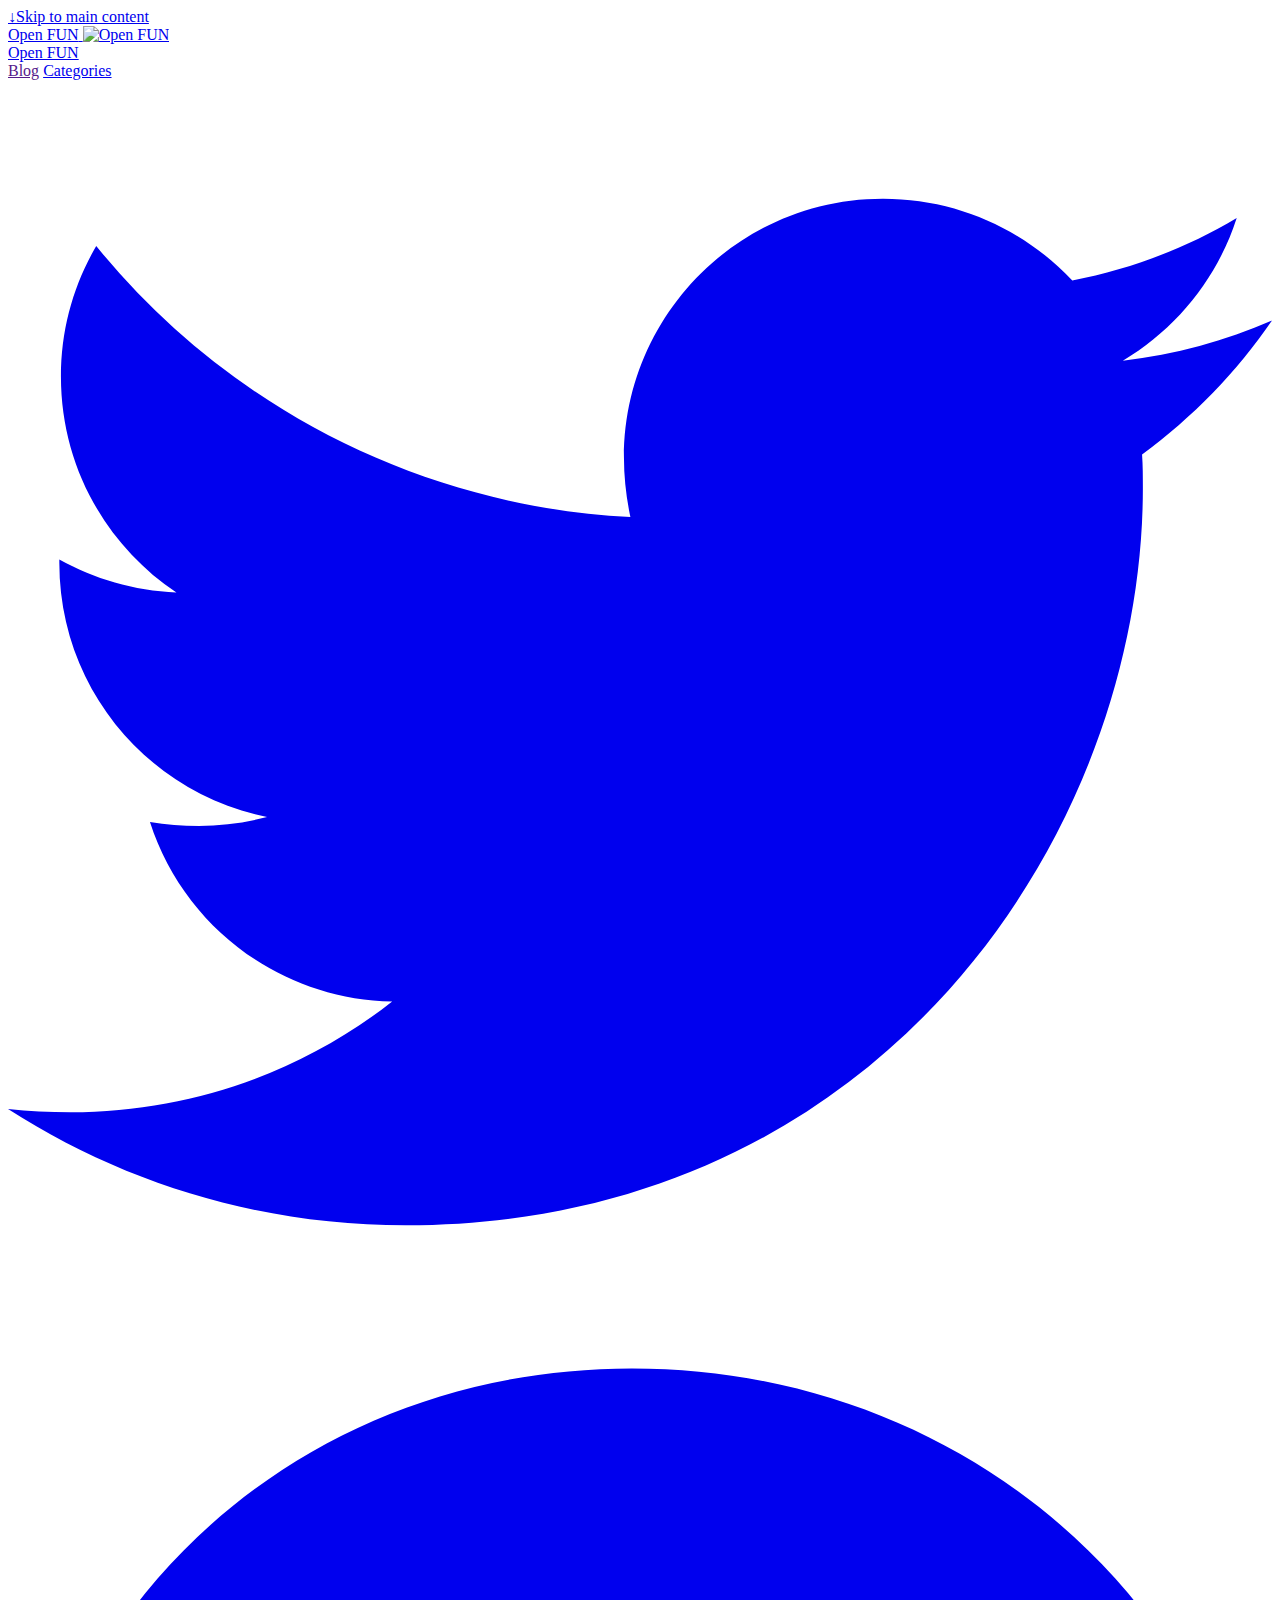
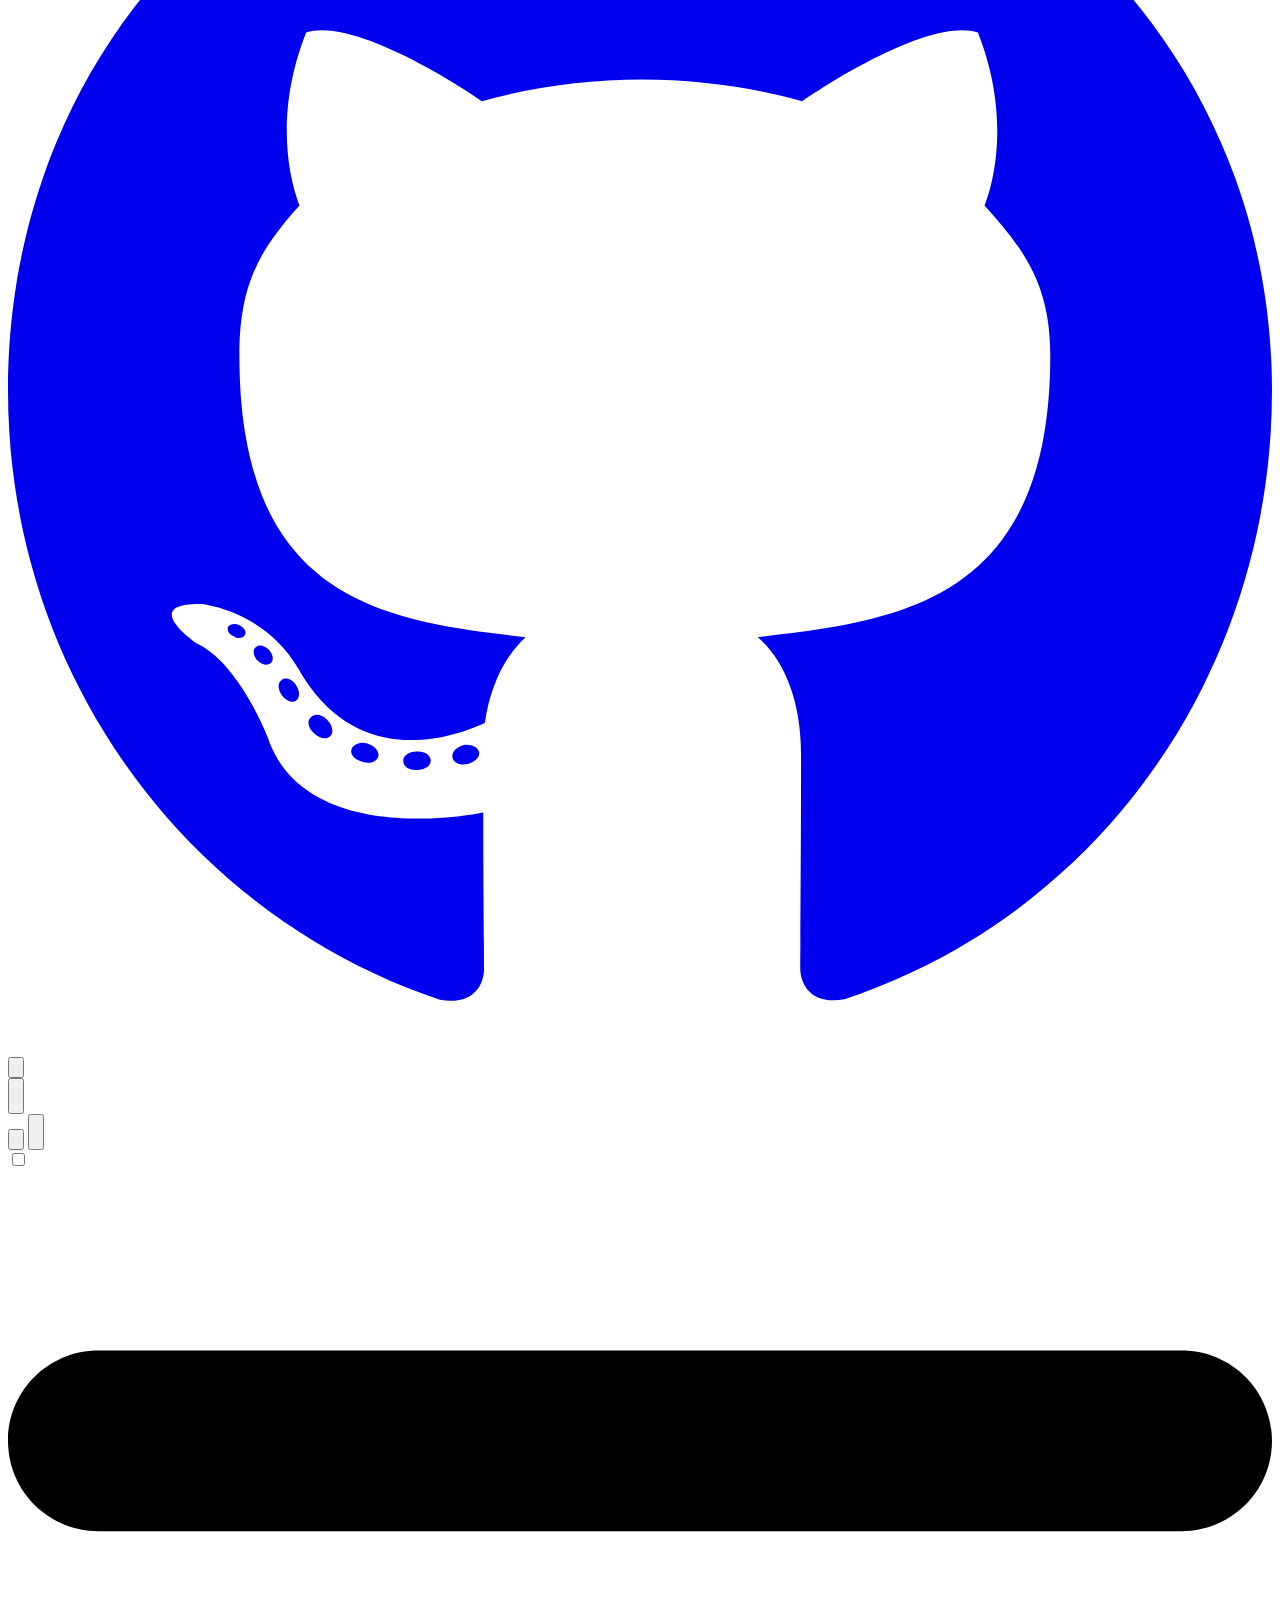
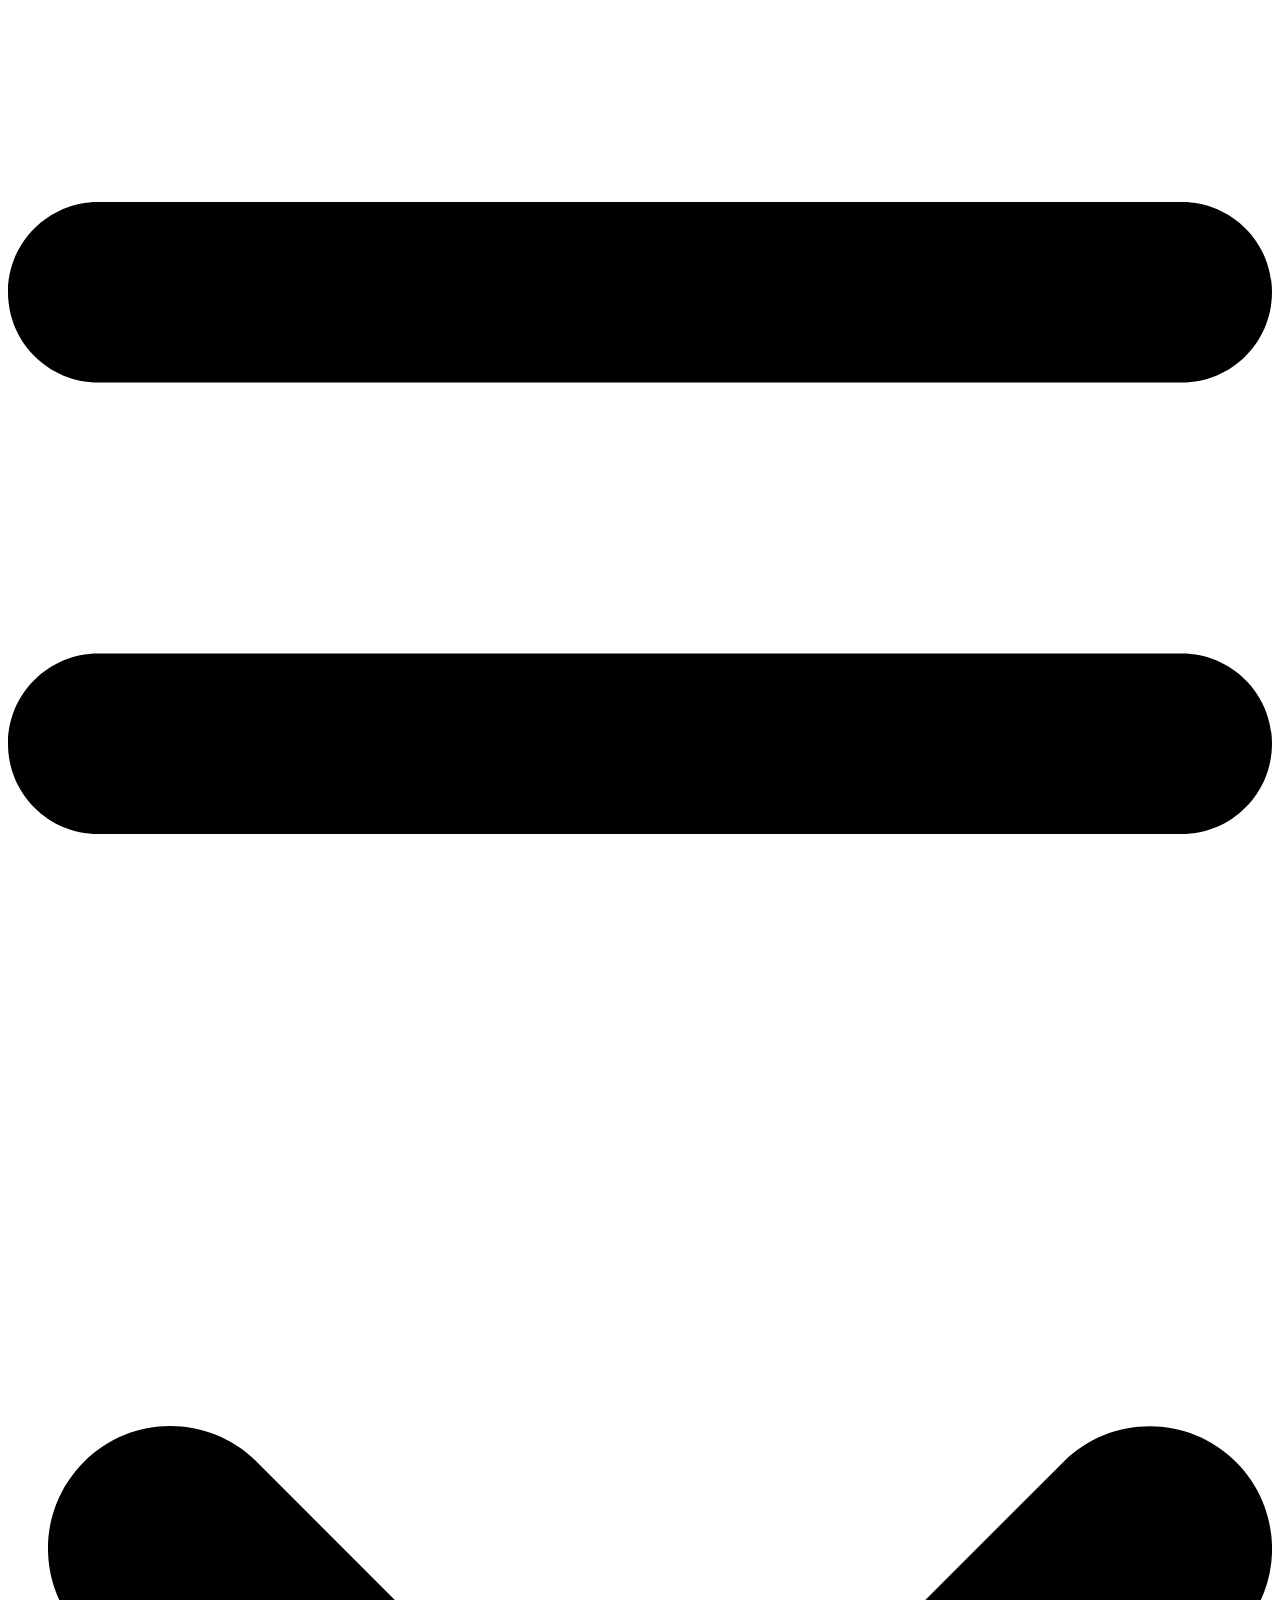
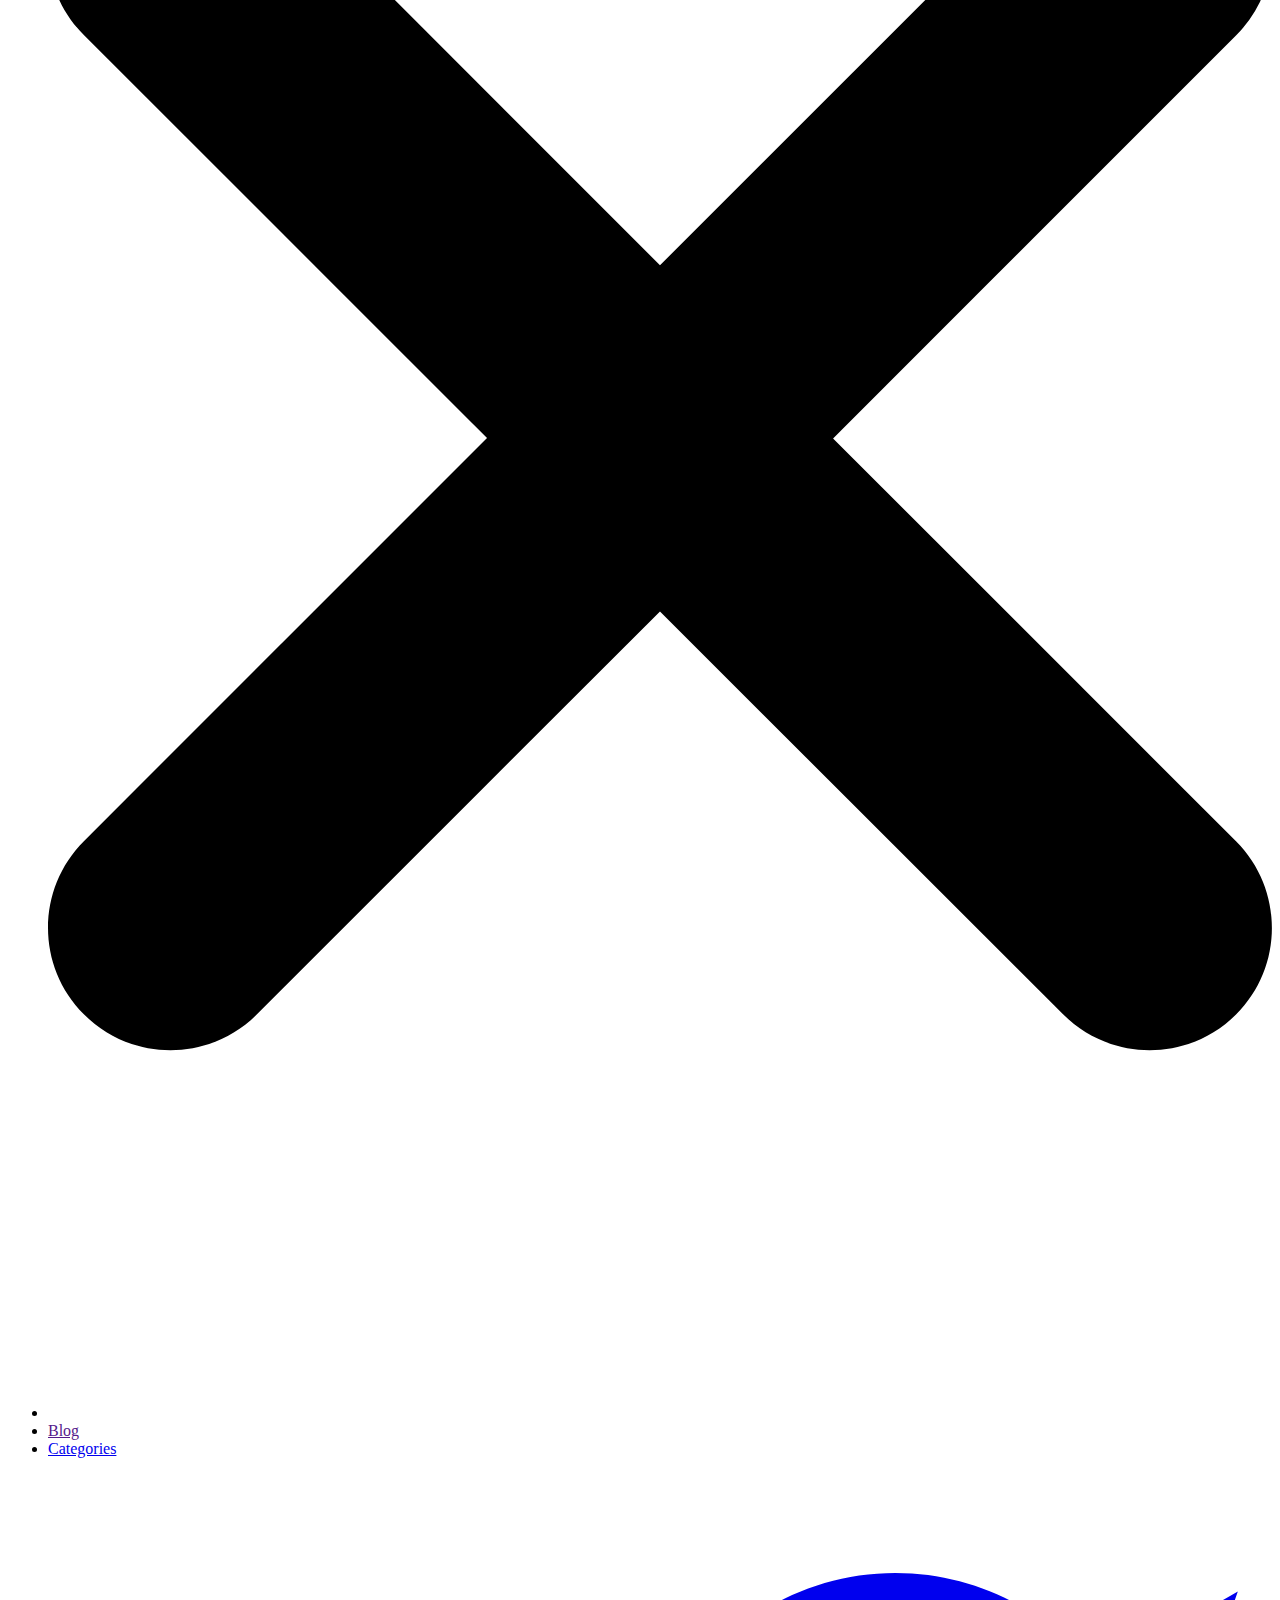
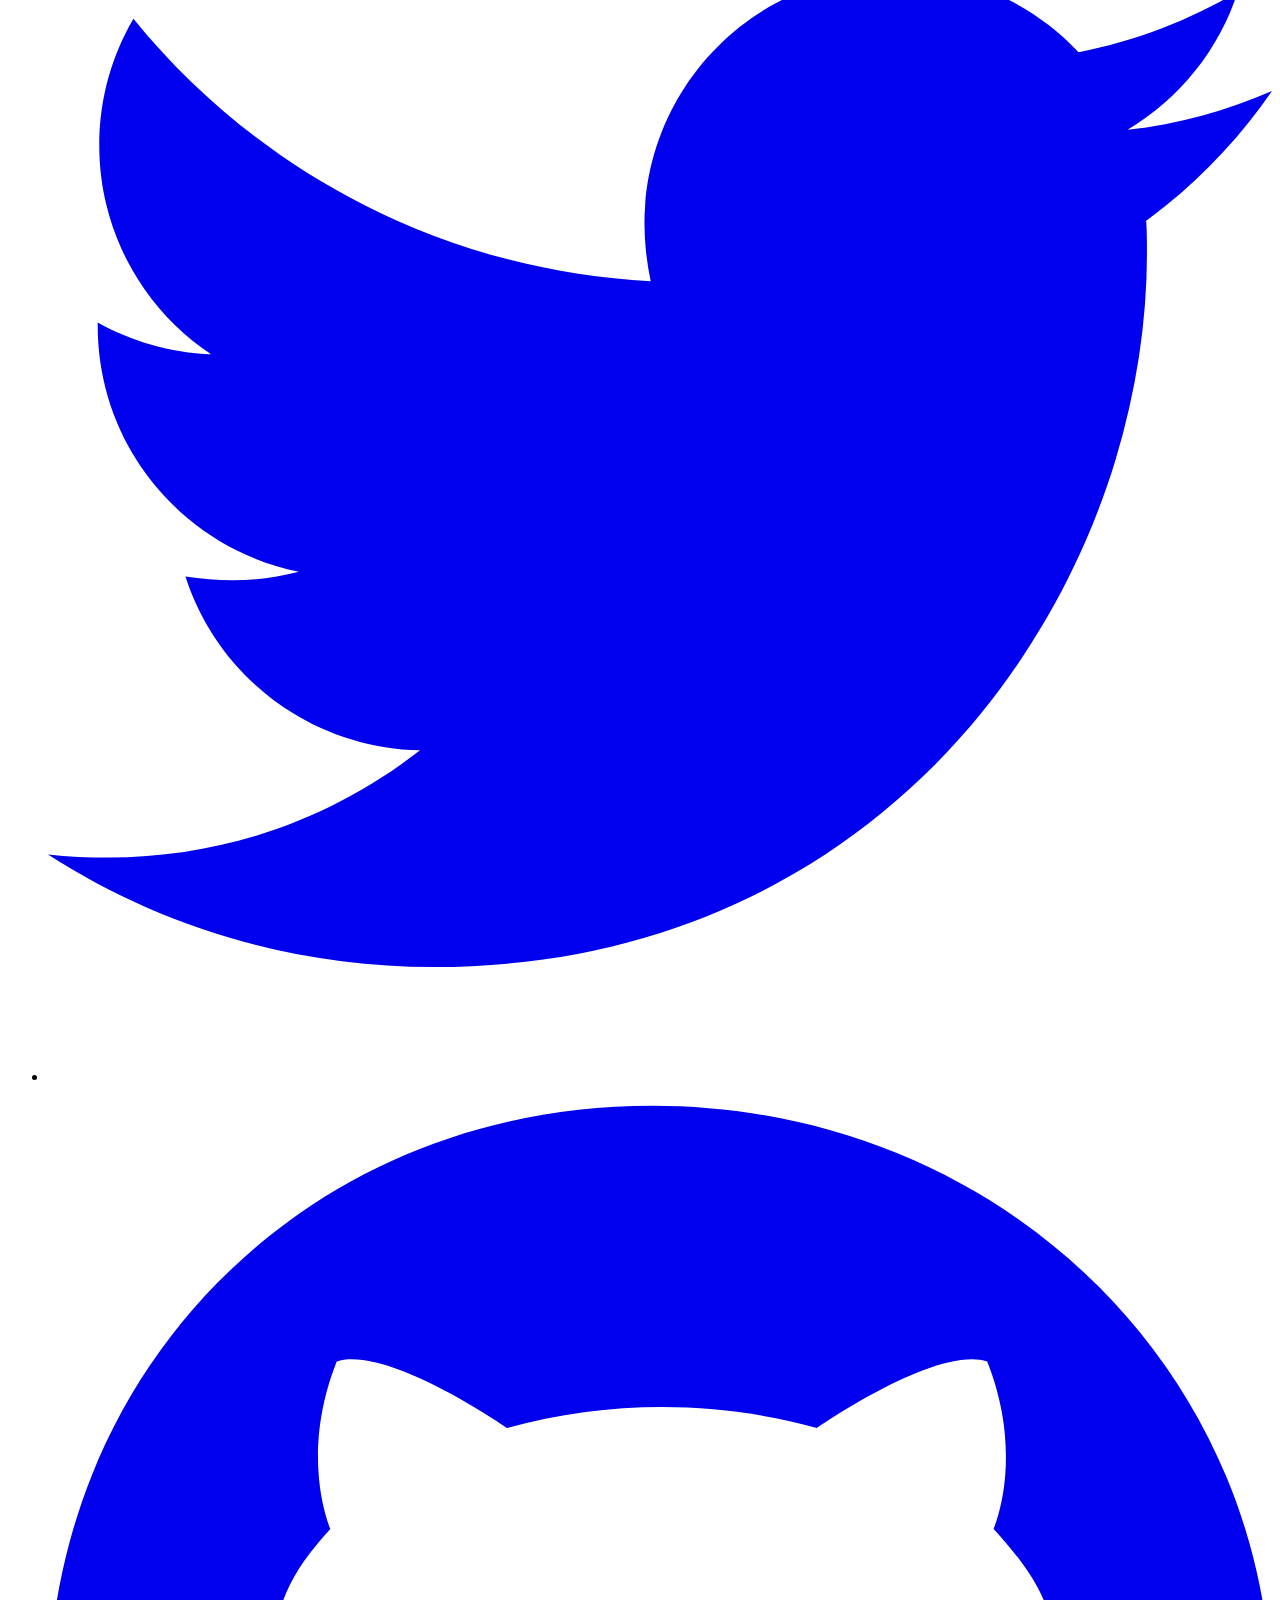
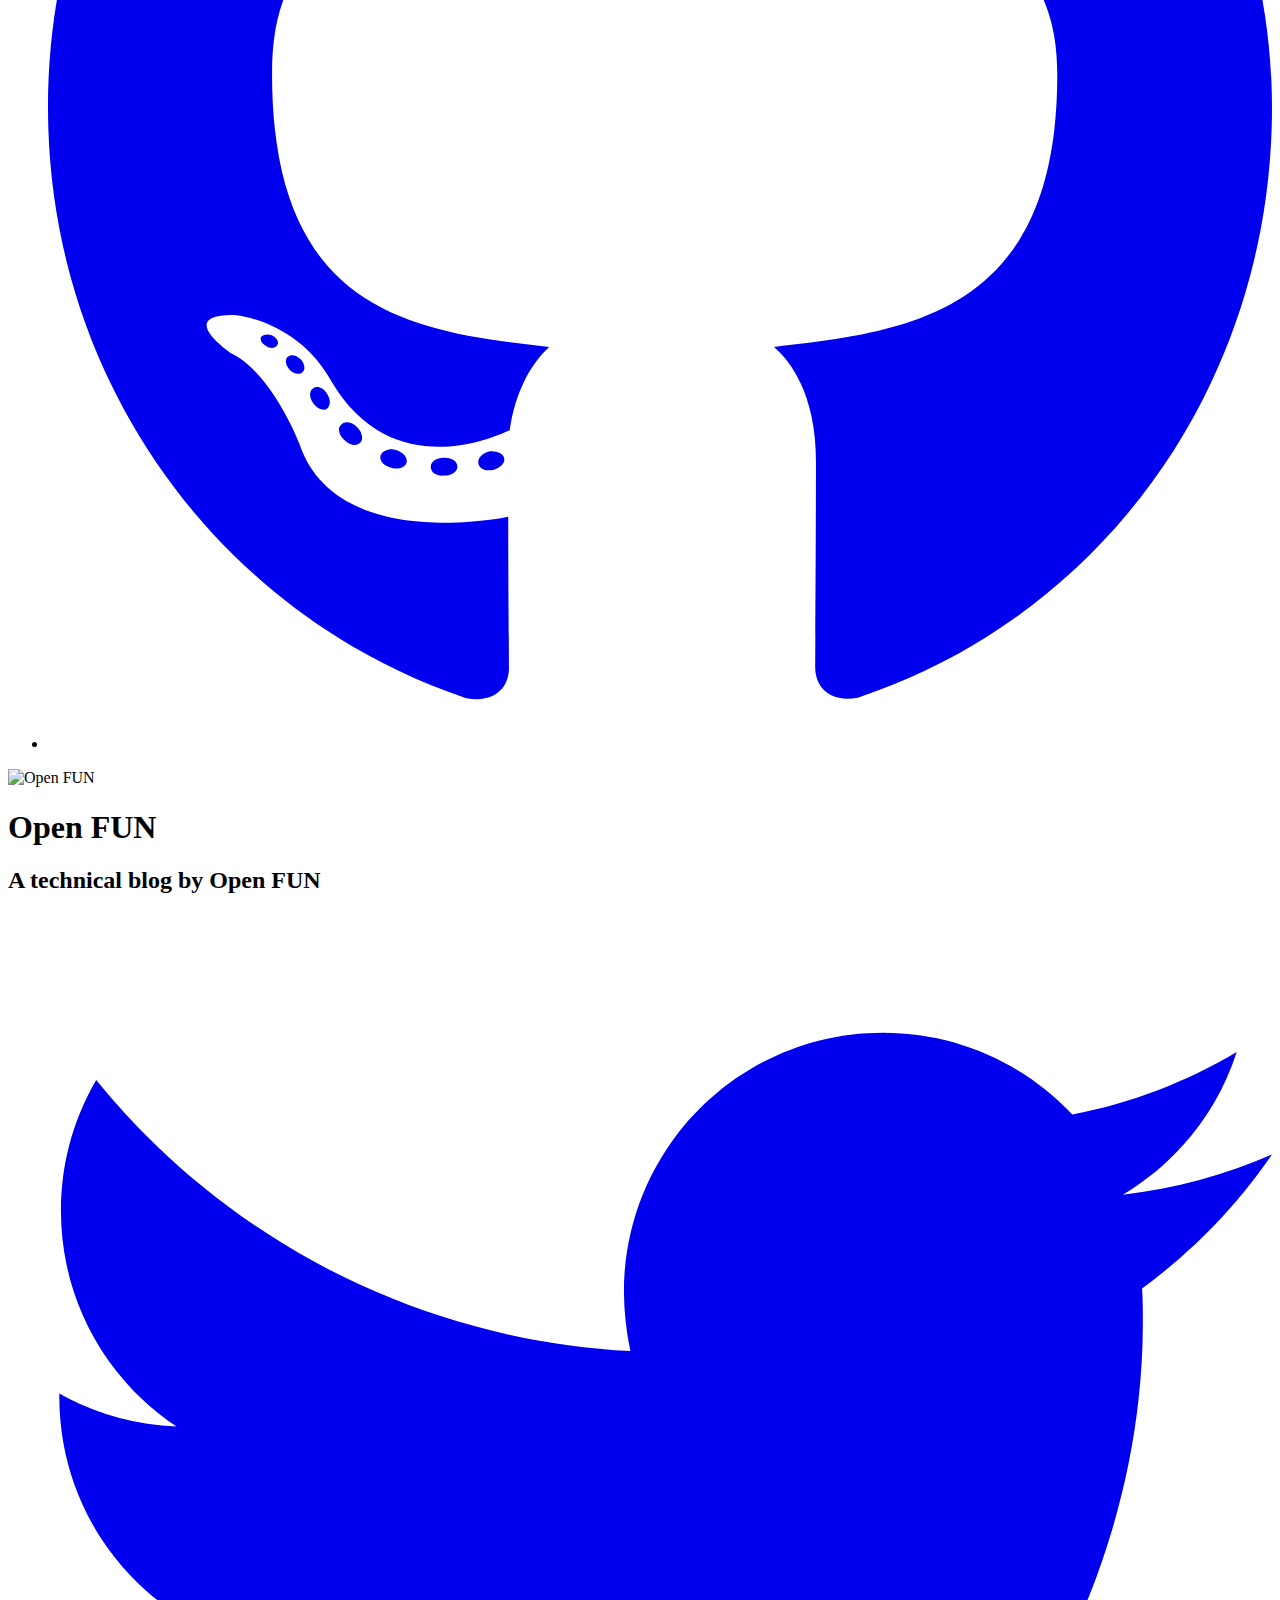
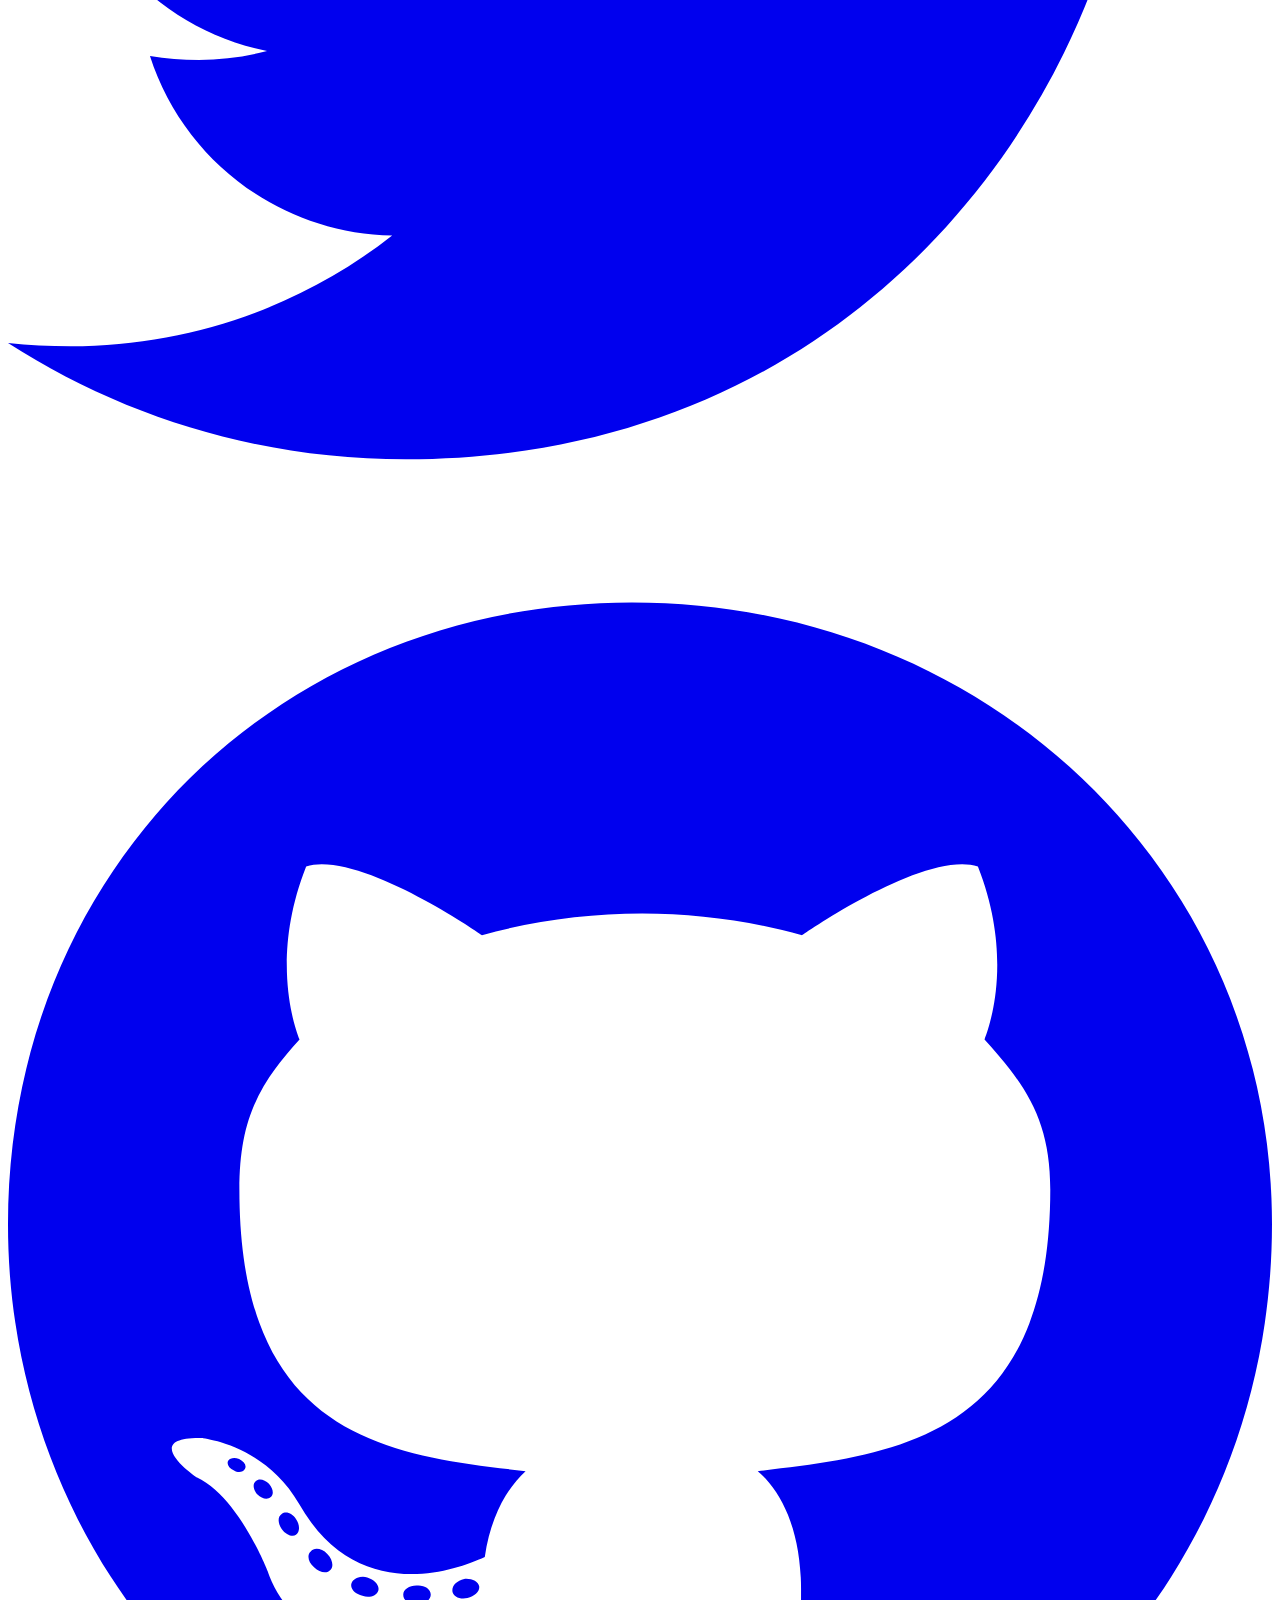
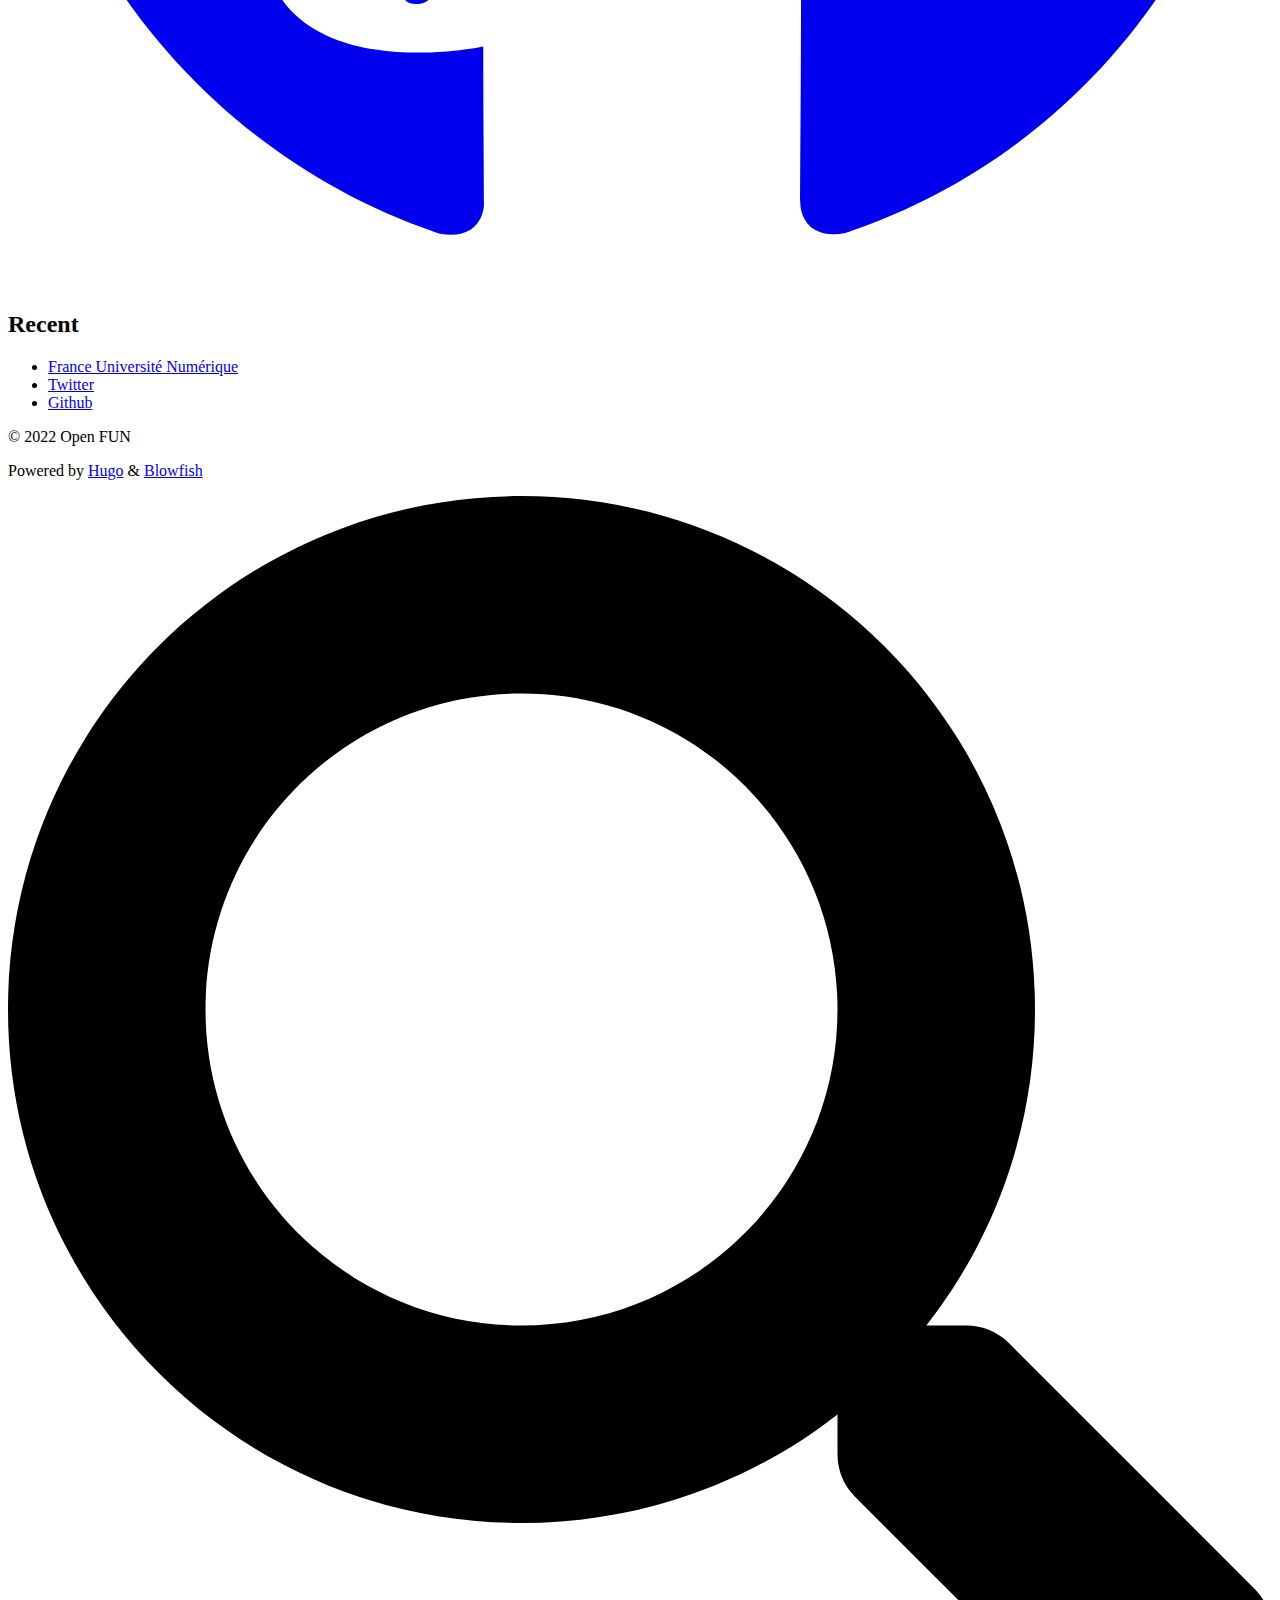
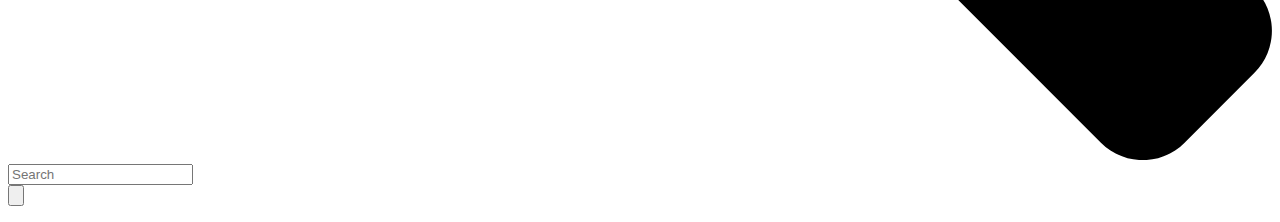
==== index.html @ 5be3b1fa "deploy: 7817e2338b2604104f8528dbe6d4bc06afc81044" ====
<!doctype html><html lang=en-us dir=ltr class=scroll-smooth data-default-appearance=light data-auto-appearance=true><head><meta name=generator content="Hugo 0.105.0"><meta charset=utf-8><meta http-equiv=content-language content="en-us"><meta name=viewport content="width=device-width,initial-scale=1"><meta http-equiv=x-ua-compatible content="ie=edge"><title>Open FUN</title><meta name=title content="Open FUN"><link rel=canonical href=https://openfun.github.io/blog/><link rel=alternate type=application/rss+xml href=/blog/index.xml title="Open FUN"><link rel=alternate type=application/json href=/blog/index.json title="Open FUN"><link type=text/css rel=stylesheet href=/blog/css/main.bundle.min.78966dac09e792c5e63b36023c35ac81f357ca14f811640bb4512b0d3426a4e8c1f6d18e082b0a3f2c76cec8c74f1f1ebfef1406039174876d57385c761786f4.css integrity="sha512-eJZtrAnnksXmOzYCPDWsgfNXyhT4EWQLtFErDTQmpOjB9tGOCCsKPyx2zsjHTx8ev+8UBgORdIdtVzhcdheG9A=="><script type=text/javascript src=/blog/js/main.min.cf83e1357eefb8bdf1542850d66d8007d620e4050b5715dc83f4a921d36ce9ce47d0d13c5d85f2b0ff8318d2877eec2f63b931bd47417a81a538327af927da3e.js integrity="sha512-z4PhNX7vuL3xVChQ1m2AB9Yg5AULVxXcg/SpIdNs6c5H0NE8XYXysP+DGNKHfuwvY7kxvUdBeoGlODJ6+SfaPg=="></script>
<script type=text/javascript src=/blog/js/appearance.min.f94f4c4636d9e3ec8f5ee53cdc8ffa3d01bf87cd92ac85e6797550b1e2b80dc9118d838f3eb24c55109352455e72ff082dfe560283154e5a8f87fd75107b59c4.js integrity="sha512-+U9MRjbZ4+yPXuU83I/6PQG/h82SrIXmeXVQseK4DckRjYOPPrJMVRCTUkVecv8ILf5WAoMVTlqPh/11EHtZxA=="></script>
<script defer type=text/javascript id=script-bundle src=/blog/js/main.bundle.min.3ddcf04f5b0d4c32f72e726d3c12eebccd8c3c9f9daa9a13414808895de0ae1e1cdddda6849680d5bd96dbb60d0b1e0b24c29f5c83e5631e55e7e6bc02015490.js integrity="sha512-PdzwT1sNTDL3LnJtPBLuvM2MPJ+dqpoTQUgIiV3grh4c3d2mhJaA1b2W27YNCx4LJMKfXIPlYx5V5+a8AgFUkA==" data-copy data-copied></script>
<script src=/js/zoom.min.js></script>
<link rel=apple-touch-icon sizes=180x180 href=/blog/apple-touch-icon.png><link rel=icon type=image/png sizes=32x32 href=/blog/favicon-32x32.png><link rel=icon type=image/png sizes=16x16 href=/blog/favicon-16x16.png><link rel=manifest href=/blog/site.webmanifest><meta property="og:title" content="Open FUN"><meta property="og:description" content><meta property="og:type" content="website"><meta property="og:url" content="https://openfun.github.io/blog/"><meta name=twitter:card content="summary"><meta name=twitter:title content="Open FUN"><meta name=twitter:description content><script type=application/ld+json>{"@context":"https://schema.org","@type":"WebSite","@id":"https:\/\/openfun.github.io\/blog\/","name":"Open FUN","inLanguage":"en-us","url":"https:\/\/openfun.github.io\/blog\/","publisher":{"@type":"Person","name":"Open FUN"}}</script><meta name=author content="Open FUN"><link href=https://twitter.com/open_fun rel=me><link href=https://github.com/openfun rel=me></head><body class="flex flex-col h-screen px-6 m-auto text-lg leading-7 max-w-7xl bg-neutral text-neutral-900 dark:bg-neutral-800 dark:text-neutral sm:px-14 md:px-24 lg:px-32"><div id=the-top class="absolute flex self-center"><a class="px-3 py-1 text-sm -translate-y-8 rounded-b-lg bg-primary-200 focus:translate-y-0 dark:bg-neutral-600" href=#main-content><span class="font-bold text-primary-600 ltr:pr-2 rtl:pl-2 dark:text-primary-400">&darr;</span>Skip to main content</a></div><div class=min-h-[148px]></div><div class="fixed inset-x-0 h-[120px] pl-[24px] pr-[24px] sbackdrop-blur-xl sshadown-2xl" style=z-index:100><div id=menu-blur class="absolute opacity-0 inset-x-0 top-0 h-full single_hero_background nozoom backdrop-blur-2xl shadow-2xl"></div><div class="relative max-w-[64rem] h-[100px] ml-auto mr-auto"><div style=padding-left:0;padding-right:0 class="flex items-center justify-between px-4 py-6 sm:px-6 md:justify-start space-x-3"><div><a href=/blog class=flex><span class=sr-only>Open FUN</span>
<img src=/blog/logo-minify@2x.png width=128 height=128 class="max-h-[5rem] max-w-[5rem] object-scale-down object-left nozoom" alt="Open FUN"></a></div><div class="flex flex-1 items-center justify-between"><nav class="flex space-x-3"><a href=/blog class="text-base font-medium text-gray-500 hover:text-gray-900">Open FUN</a></nav><div class="hidden md:flex items-center space-x-5 md:ml-12"><a href class="text-base font-medium text-gray-500 hover:text-gray-900" title>Blog</a>
<a href=/blog/categories/ class="text-base font-medium text-gray-500 hover:text-gray-900" title=Categories>Categories</a>
<a href=https://github.com/openfun target=_blank class="text-base font-medium text-gray-500 hover:text-gray-900" title><span class="relative inline-block align-text-bottom icon"><svg xmlns="http://www.w3.org/2000/svg" viewBox="0 0 512 512"><path fill="currentcolor" d="M459.37 151.716c.325 4.548.325 9.097.325 13.645.0 138.72-105.583 298.558-298.558 298.558-59.452.0-114.68-17.219-161.137-47.106 8.447.974 16.568 1.299 25.34 1.299 49.055.0 94.213-16.568 130.274-44.832-46.132-.975-84.792-31.188-98.112-72.772 6.498.974 12.995 1.624 19.818 1.624 9.421.0 18.843-1.3 27.614-3.573-48.081-9.747-84.143-51.98-84.143-102.985v-1.299c13.969 7.797 30.214 12.67 47.431 13.319-28.264-18.843-46.781-51.005-46.781-87.391.0-19.492 5.197-37.36 14.294-52.954 51.655 63.675 129.3 105.258 216.365 109.807-1.624-7.797-2.599-15.918-2.599-24.04.0-57.828 46.782-104.934 104.934-104.934 30.213.0 57.502 12.67 76.67 33.137 23.715-4.548 46.456-13.32 66.599-25.34-7.798 24.366-24.366 44.833-46.132 57.827 21.117-2.273 41.584-8.122 60.426-16.243-14.292 20.791-32.161 39.308-52.628 54.253z"/></svg></span></a><a href=https://github.com/openfun target=_blank class="text-base font-medium text-gray-500 hover:text-gray-900" title><span class="relative inline-block align-text-bottom icon"><svg xmlns="http://www.w3.org/2000/svg" viewBox="0 0 496 512"><path fill="currentcolor" d="M165.9 397.4c0 2-2.3 3.6-5.2 3.6-3.3.3-5.6-1.3-5.6-3.6.0-2 2.3-3.6 5.2-3.6 3-.3 5.6 1.3 5.6 3.6zm-31.1-4.5c-.7 2 1.3 4.3 4.3 4.9 2.6 1 5.6.0 6.2-2s-1.3-4.3-4.3-5.2c-2.6-.7-5.5.3-6.2 2.3zm44.2-1.7c-2.9.7-4.9 2.6-4.6 4.9.3 2 2.9 3.3 5.9 2.6 2.9-.7 4.9-2.6 4.6-4.6-.3-1.9-3-3.2-5.9-2.9zM244.8 8C106.1 8 0 113.3.0 252c0 110.9 69.8 205.8 169.5 239.2 12.8 2.3 17.3-5.6 17.3-12.1.0-6.2-.3-40.4-.3-61.4.0.0-70 15-84.7-29.8.0.0-11.4-29.1-27.8-36.6.0.0-22.9-15.7 1.6-15.4.0.0 24.9 2 38.6 25.8 21.9 38.6 58.6 27.5 72.9 20.9 2.3-16 8.8-27.1 16-33.7-55.9-6.2-112.3-14.3-112.3-110.5.0-27.5 7.6-41.3 23.6-58.9-2.6-6.5-11.1-33.3 2.6-67.9 20.9-6.5 69 27 69 27 20-5.6 41.5-8.5 62.8-8.5s42.8 2.9 62.8 8.5c0 0 48.1-33.6 69-27 13.7 34.7 5.2 61.4 2.6 67.9 16 17.7 25.8 31.5 25.8 58.9.0 96.5-58.9 104.2-114.8 110.5 9.2 7.9 17 22.9 17 46.4.0 33.7-.3 75.4-.3 83.6.0 6.5 4.6 14.4 17.3 12.1C428.2 457.8 496 362.9 496 252 496 113.3 383.5 8 244.8 8zM97.2 352.9c-1.3 1-1 3.3.7 5.2 1.6 1.6 3.9 2.3 5.2 1 1.3-1 1-3.3-.7-5.2-1.6-1.6-3.9-2.3-5.2-1zm-10.8-8.1c-.7 1.3.3 2.9 2.3 3.9 1.6 1 3.6.7 4.3-.7.7-1.3-.3-2.9-2.3-3.9-2-.6-3.6-.3-4.3.7zm32.4 35.6c-1.6 1.3-1 4.3 1.3 6.2 2.3 2.3 5.2 2.6 6.5 1 1.3-1.3.7-4.3-1.3-6.2-2.2-2.3-5.2-2.6-6.5-1zm-11.4-14.7c-1.6 1-1.6 3.6.0 5.9 1.6 2.3 4.3 3.3 5.6 2.3 1.6-1.3 1.6-3.9.0-6.2-1.4-2.3-4-3.3-5.6-2z"/></svg></span></a><button id=search-button class="text-base hover:text-primary-600 dark:hover:text-primary-400" title>
<span class="relative inline-block align-text-bottom icon"><svg aria-hidden="true" focusable="false" data-prefix="fas" data-icon="search" class="svg-inline--fa fa-search fa-w-16" role="img" xmlns="http://www.w3.org/2000/svg" viewBox="0 0 512 512"><path fill="currentcolor" d="M505 442.7 405.3 343c-4.5-4.5-10.6-7-17-7H372c27.6-35.3 44-79.7 44-128C416 93.1 322.9.0 208 0S0 93.1.0 208s93.1 208 208 208c48.3.0 92.7-16.4 128-44v16.3c0 6.4 2.5 12.5 7 17l99.7 99.7c9.4 9.4 24.6 9.4 33.9.0l28.3-28.3c9.4-9.4 9.4-24.6.1-34zM208 336c-70.7.0-128-57.2-128-128 0-70.7 57.2-128 128-128 70.7.0 128 57.2 128 128 0 70.7-57.2 128-128 128z"/></svg></span></button><div class="ltr:mr-14 rtl:ml-14 cursor-pointer text-sm text-neutral-700 hover:text-primary-600 dark:text-neutral dark:hover:text-primary-400"><button id=appearance-switcher type=button><div class="flex items-center justify-center h-12 dark:hidden"><span class="relative inline-block align-text-bottom icon"><svg xmlns="http://www.w3.org/2000/svg" viewBox="0 0 512 512"><path fill="currentcolor" d="M32 256C32 132.2 132.3 32 255.8 32c11.36.0 29.7 1.668 40.9 3.746 9.616 1.777 11.75 14.63 3.279 19.44C245 86.5 211.2 144.6 211.2 207.8c0 109.7 99.71 193 208.3 172.3 9.561-1.805 16.28 9.324 10.11 16.95C387.9 448.6 324.8 480 255.8 480 132.1 480 32 379.6 32 256z"/></svg></span></div><div class="items-center justify-center hidden h-12 dark:flex"><span class="relative inline-block align-text-bottom icon"><svg xmlns="http://www.w3.org/2000/svg" viewBox="0 0 512 512"><path fill="currentcolor" d="M256 159.1c-53.02.0-95.1 42.98-95.1 95.1s41.2 96.9 95.1 96.9 95.1-42.98 95.1-95.1S309 159.1 256 159.1zM509.3 347l-63.2-91.9 63.15-91.01c6.332-9.125 1.104-21.74-9.826-23.72l-109-19.7-19.7-109c-1.975-10.93-14.59-16.16-23.72-9.824L256 65.89 164.1 2.736c-9.125-6.332-21.74-1.107-23.72 9.824L121.6 121.6 12.56 141.3C1.633 143.2-3.596 155.9 2.736 164.1L65.89 256 2.74 347.01c-6.332 9.125-1.105 21.74 9.824 23.72l109 19.7 19.7 109c1.975 10.93 14.59 16.16 23.72 9.824L256 446.1l91.01 63.15c9.127 6.334 21.75 1.107 23.72-9.822l19.7-109 109-19.7C510.4 368.8 515.6 356.1 509.3 347zM256 383.1c-70.69.0-127.1-57.31-127.1-127.1.0-70.69 57.31-127.1 127.1-127.1S383.1 186.2 383.1 256c0 70.7-56.4 127.1-127.1 127.1z"/></svg></span></div></button></div></div><div class="flex md:hidden items-center space-x-5 md:ml-12"><span></span>
<button id=search-button-mobile class="text-base hover:text-primary-600 dark:hover:text-primary-400" title="Search (/)">
<span class="relative inline-block align-text-bottom icon"><svg aria-hidden="true" focusable="false" data-prefix="fas" data-icon="search" class="svg-inline--fa fa-search fa-w-16" role="img" xmlns="http://www.w3.org/2000/svg" viewBox="0 0 512 512"><path fill="currentcolor" d="M505 442.7 405.3 343c-4.5-4.5-10.6-7-17-7H372c27.6-35.3 44-79.7 44-128C416 93.1 322.9.0 208 0S0 93.1.0 208s93.1 208 208 208c48.3.0 92.7-16.4 128-44v16.3c0 6.4 2.5 12.5 7 17l99.7 99.7c9.4 9.4 24.6 9.4 33.9.0l28.3-28.3c9.4-9.4 9.4-24.6.1-34zM208 336c-70.7.0-128-57.2-128-128 0-70.7 57.2-128 128-128 70.7.0 128 57.2 128 128 0 70.7-57.2 128-128 128z"/></svg></span></button>
<button id=appearance-switcher-mobile type=button style=margin-right:5px><div class="flex items-center justify-center h-12 dark:hidden"><span class="relative inline-block align-text-bottom icon"><svg xmlns="http://www.w3.org/2000/svg" viewBox="0 0 512 512"><path fill="currentcolor" d="M32 256C32 132.2 132.3 32 255.8 32c11.36.0 29.7 1.668 40.9 3.746 9.616 1.777 11.75 14.63 3.279 19.44C245 86.5 211.2 144.6 211.2 207.8c0 109.7 99.71 193 208.3 172.3 9.561-1.805 16.28 9.324 10.11 16.95C387.9 448.6 324.8 480 255.8 480 132.1 480 32 379.6 32 256z"/></svg></span></div><div class="items-center justify-center hidden h-12 dark:flex"><span class="relative inline-block align-text-bottom icon"><svg xmlns="http://www.w3.org/2000/svg" viewBox="0 0 512 512"><path fill="currentcolor" d="M256 159.1c-53.02.0-95.1 42.98-95.1 95.1s41.2 96.9 95.1 96.9 95.1-42.98 95.1-95.1S309 159.1 256 159.1zM509.3 347l-63.2-91.9 63.15-91.01c6.332-9.125 1.104-21.74-9.826-23.72l-109-19.7-19.7-109c-1.975-10.93-14.59-16.16-23.72-9.824L256 65.89 164.1 2.736c-9.125-6.332-21.74-1.107-23.72 9.824L121.6 121.6 12.56 141.3C1.633 143.2-3.596 155.9 2.736 164.1L65.89 256 2.74 347.01c-6.332 9.125-1.105 21.74 9.824 23.72l109 19.7 19.7 109c1.975 10.93 14.59 16.16 23.72 9.824L256 446.1l91.01 63.15c9.127 6.334 21.75 1.107 23.72-9.822l19.7-109 109-19.7C510.4 368.8 515.6 356.1 509.3 347zM256 383.1c-70.69.0-127.1-57.31-127.1-127.1.0-70.69 57.31-127.1 127.1-127.1S383.1 186.2 383.1 256c0 70.7-56.4 127.1-127.1 127.1z"/></svg></span></div></button></div></div><div class="-my-2 -mr-2 md:hidden"><label id=menu-button for=menu-controller class=block><input type=checkbox id=menu-controller class=hidden><div class="cursor-pointer hover:text-primary-600 dark:hover:text-primary-400"><span class="relative inline-block align-text-bottom icon"><svg xmlns="http://www.w3.org/2000/svg" viewBox="0 0 448 512"><path fill="currentcolor" d="M0 96C0 78.33 14.33 64 32 64H416c17.7.0 32 14.33 32 32 0 17.7-14.3 32-32 32H32C14.33 128 0 113.7.0 96zM0 256c0-17.7 14.33-32 32-32H416c17.7.0 32 14.3 32 32s-14.3 32-32 32H32c-17.67.0-32-14.3-32-32zM416 448H32c-17.67.0-32-14.3-32-32s14.33-32 32-32H416c17.7.0 32 14.3 32 32s-14.3 32-32 32z"/></svg></span></div><div id=menu-wrapper style=padding-top:25px class="fixed inset-0 z-30 invisible w-screen h-screen m-auto overflow-auto transition-opacity opacity-0 cursor-default bg-neutral-100/50 backdrop-blur-sm dark:bg-neutral-900/50"><ul class="flex movedown flex-col w-full px-6 py-6 mx-auto overflow-visible list-none ltr:text-right rtl:text-left max-w-7xl sm:px-14 md:px-24 lg:px-32 sm:py-10 sm:pt-10"><li class=mb-1><span class="cursor-pointer hover:text-primary-600 dark:hover:text-primary-400"><span class="relative inline-block align-text-bottom icon"><svg xmlns="http://www.w3.org/2000/svg" viewBox="0 0 320 512"><path fill="currentcolor" d="M310.6 361.4c12.5 12.5 12.5 32.75.0 45.25C304.4 412.9 296.2 416 288 416s-16.38-3.125-22.62-9.375L160 301.3 54.63 406.6C48.38 412.9 40.19 416 32 416S15.63 412.9 9.375 406.6c-12.5-12.5-12.5-32.75.0-45.25l105.4-105.4L9.375 150.6c-12.5-12.5-12.5-32.75.0-45.25s32.75-12.5 45.25.0L160 210.8l105.4-105.4c12.5-12.5 32.75-12.5 45.25.0s12.5 32.75.0 45.25l-105.4 105.4L310.6 361.4z"/></svg></span></span></li><li class=mb-1><a class="decoration-primary-500 hover:underline hover:decoration-2 hover:underline-offset-2" href title>Blog</a></li><li class=mb-1><a class="decoration-primary-500 hover:underline hover:decoration-2 hover:underline-offset-2" href=/blog/categories/ title=Categories>Categories</a></li><li class=mb-1><a target=_blank class="decoration-primary-500 hover:underline hover:decoration-2 hover:underline-offset-2" href=https://github.com/openfun title><span class="relative inline-block align-text-bottom icon"><svg xmlns="http://www.w3.org/2000/svg" viewBox="0 0 512 512"><path fill="currentcolor" d="M459.37 151.716c.325 4.548.325 9.097.325 13.645.0 138.72-105.583 298.558-298.558 298.558-59.452.0-114.68-17.219-161.137-47.106 8.447.974 16.568 1.299 25.34 1.299 49.055.0 94.213-16.568 130.274-44.832-46.132-.975-84.792-31.188-98.112-72.772 6.498.974 12.995 1.624 19.818 1.624 9.421.0 18.843-1.3 27.614-3.573-48.081-9.747-84.143-51.98-84.143-102.985v-1.299c13.969 7.797 30.214 12.67 47.431 13.319-28.264-18.843-46.781-51.005-46.781-87.391.0-19.492 5.197-37.36 14.294-52.954 51.655 63.675 129.3 105.258 216.365 109.807-1.624-7.797-2.599-15.918-2.599-24.04.0-57.828 46.782-104.934 104.934-104.934 30.213.0 57.502 12.67 76.67 33.137 23.715-4.548 46.456-13.32 66.599-25.34-7.798 24.366-24.366 44.833-46.132 57.827 21.117-2.273 41.584-8.122 60.426-16.243-14.292 20.791-32.161 39.308-52.628 54.253z"/></svg></span></a></li><li class=mb-1><a target=_blank class="decoration-primary-500 hover:underline hover:decoration-2 hover:underline-offset-2" href=https://github.com/openfun title><span class="relative inline-block align-text-bottom icon"><svg xmlns="http://www.w3.org/2000/svg" viewBox="0 0 496 512"><path fill="currentcolor" d="M165.9 397.4c0 2-2.3 3.6-5.2 3.6-3.3.3-5.6-1.3-5.6-3.6.0-2 2.3-3.6 5.2-3.6 3-.3 5.6 1.3 5.6 3.6zm-31.1-4.5c-.7 2 1.3 4.3 4.3 4.9 2.6 1 5.6.0 6.2-2s-1.3-4.3-4.3-5.2c-2.6-.7-5.5.3-6.2 2.3zm44.2-1.7c-2.9.7-4.9 2.6-4.6 4.9.3 2 2.9 3.3 5.9 2.6 2.9-.7 4.9-2.6 4.6-4.6-.3-1.9-3-3.2-5.9-2.9zM244.8 8C106.1 8 0 113.3.0 252c0 110.9 69.8 205.8 169.5 239.2 12.8 2.3 17.3-5.6 17.3-12.1.0-6.2-.3-40.4-.3-61.4.0.0-70 15-84.7-29.8.0.0-11.4-29.1-27.8-36.6.0.0-22.9-15.7 1.6-15.4.0.0 24.9 2 38.6 25.8 21.9 38.6 58.6 27.5 72.9 20.9 2.3-16 8.8-27.1 16-33.7-55.9-6.2-112.3-14.3-112.3-110.5.0-27.5 7.6-41.3 23.6-58.9-2.6-6.5-11.1-33.3 2.6-67.9 20.9-6.5 69 27 69 27 20-5.6 41.5-8.5 62.8-8.5s42.8 2.9 62.8 8.5c0 0 48.1-33.6 69-27 13.7 34.7 5.2 61.4 2.6 67.9 16 17.7 25.8 31.5 25.8 58.9.0 96.5-58.9 104.2-114.8 110.5 9.2 7.9 17 22.9 17 46.4.0 33.7-.3 75.4-.3 83.6.0 6.5 4.6 14.4 17.3 12.1C428.2 457.8 496 362.9 496 252 496 113.3 383.5 8 244.8 8zM97.2 352.9c-1.3 1-1 3.3.7 5.2 1.6 1.6 3.9 2.3 5.2 1 1.3-1 1-3.3-.7-5.2-1.6-1.6-3.9-2.3-5.2-1zm-10.8-8.1c-.7 1.3.3 2.9 2.3 3.9 1.6 1 3.6.7 4.3-.7.7-1.3-.3-2.9-2.3-3.9-2-.6-3.6-.3-4.3.7zm32.4 35.6c-1.6 1.3-1 4.3 1.3 6.2 2.3 2.3 5.2 2.6 6.5 1 1.3-1.3.7-4.3-1.3-6.2-2.2-2.3-5.2-2.6-6.5-1zm-11.4-14.7c-1.6 1-1.6 3.6.0 5.9 1.6 2.3 4.3 3.3 5.6 2.3 1.6-1.3 1.6-3.9.0-6.2-1.4-2.3-4-3.3-5.6-2z"/></svg></span></a></li></ul></div></label></div></div></div></div><script>window.addEventListener("scroll",function(){var t=window.pageYOffset||document.documentElement.scrollTop||document.body.scrollTop||0,n=document.getElementById("menu-blur");n.style.opacity=t/300})</script><div class="relative flex flex-col grow"><main id=main-content class=grow><article class="flex flex-col items-center justify-center text-center"><header class="flex flex-col items-center mb-3"><img class="mb-2 rounded-full h-36 w-36" width=144 height=144 alt="Open FUN" src=/blog/logo-rounded@2x_hu9f30be1dc039df9840e2984160773917_8618_288x288_fill_box_smart1_3.png><h1 class="text-4xl font-extrabold">Open FUN</h1><h2 class="text-xl text-neutral-500 dark:text-neutral-400">A technical blog by Open FUN</h2><div class="mt-1 text-2xl"><div class="flex flex-wrap text-neutral-400 dark:text-neutral-500"><a class="px-1 hover:text-primary-700 dark:hover:text-primary-400" href=https://twitter.com/open_fun target=_blank aria-label=Twitter rel="me noopener noreferrer"><span class="relative inline-block align-text-bottom icon"><svg xmlns="http://www.w3.org/2000/svg" viewBox="0 0 512 512"><path fill="currentcolor" d="M459.37 151.716c.325 4.548.325 9.097.325 13.645.0 138.72-105.583 298.558-298.558 298.558-59.452.0-114.68-17.219-161.137-47.106 8.447.974 16.568 1.299 25.34 1.299 49.055.0 94.213-16.568 130.274-44.832-46.132-.975-84.792-31.188-98.112-72.772 6.498.974 12.995 1.624 19.818 1.624 9.421.0 18.843-1.3 27.614-3.573-48.081-9.747-84.143-51.98-84.143-102.985v-1.299c13.969 7.797 30.214 12.67 47.431 13.319-28.264-18.843-46.781-51.005-46.781-87.391.0-19.492 5.197-37.36 14.294-52.954 51.655 63.675 129.3 105.258 216.365 109.807-1.624-7.797-2.599-15.918-2.599-24.04.0-57.828 46.782-104.934 104.934-104.934 30.213.0 57.502 12.67 76.67 33.137 23.715-4.548 46.456-13.32 66.599-25.34-7.798 24.366-24.366 44.833-46.132 57.827 21.117-2.273 41.584-8.122 60.426-16.243-14.292 20.791-32.161 39.308-52.628 54.253z"/></svg></span></a><a class="px-1 hover:text-primary-700 dark:hover:text-primary-400" href=https://github.com/openfun target=_blank aria-label=Github rel="me noopener noreferrer"><span class="relative inline-block align-text-bottom icon"><svg xmlns="http://www.w3.org/2000/svg" viewBox="0 0 496 512"><path fill="currentcolor" d="M165.9 397.4c0 2-2.3 3.6-5.2 3.6-3.3.3-5.6-1.3-5.6-3.6.0-2 2.3-3.6 5.2-3.6 3-.3 5.6 1.3 5.6 3.6zm-31.1-4.5c-.7 2 1.3 4.3 4.3 4.9 2.6 1 5.6.0 6.2-2s-1.3-4.3-4.3-5.2c-2.6-.7-5.5.3-6.2 2.3zm44.2-1.7c-2.9.7-4.9 2.6-4.6 4.9.3 2 2.9 3.3 5.9 2.6 2.9-.7 4.9-2.6 4.6-4.6-.3-1.9-3-3.2-5.9-2.9zM244.8 8C106.1 8 0 113.3.0 252c0 110.9 69.8 205.8 169.5 239.2 12.8 2.3 17.3-5.6 17.3-12.1.0-6.2-.3-40.4-.3-61.4.0.0-70 15-84.7-29.8.0.0-11.4-29.1-27.8-36.6.0.0-22.9-15.7 1.6-15.4.0.0 24.9 2 38.6 25.8 21.9 38.6 58.6 27.5 72.9 20.9 2.3-16 8.8-27.1 16-33.7-55.9-6.2-112.3-14.3-112.3-110.5.0-27.5 7.6-41.3 23.6-58.9-2.6-6.5-11.1-33.3 2.6-67.9 20.9-6.5 69 27 69 27 20-5.6 41.5-8.5 62.8-8.5s42.8 2.9 62.8 8.5c0 0 48.1-33.6 69-27 13.7 34.7 5.2 61.4 2.6 67.9 16 17.7 25.8 31.5 25.8 58.9.0 96.5-58.9 104.2-114.8 110.5 9.2 7.9 17 22.9 17 46.4.0 33.7-.3 75.4-.3 83.6.0 6.5 4.6 14.4 17.3 12.1C428.2 457.8 496 362.9 496 252 496 113.3 383.5 8 244.8 8zM97.2 352.9c-1.3 1-1 3.3.7 5.2 1.6 1.6 3.9 2.3 5.2 1 1.3-1 1-3.3-.7-5.2-1.6-1.6-3.9-2.3-5.2-1zm-10.8-8.1c-.7 1.3.3 2.9 2.3 3.9 1.6 1 3.6.7 4.3-.7.7-1.3-.3-2.9-2.3-3.9-2-.6-3.6-.3-4.3.7zm32.4 35.6c-1.6 1.3-1 4.3 1.3 6.2 2.3 2.3 5.2 2.6 6.5 1 1.3-1.3.7-4.3-1.3-6.2-2.2-2.3-5.2-2.6-6.5-1zm-11.4-14.7c-1.6 1-1.6 3.6.0 5.9 1.6 2.3 4.3 3.3 5.6 2.3 1.6-1.3 1.6-3.9.0-6.2-1.4-2.3-4-3.3-5.6-2z"/></svg></span></a></div></div></header><section class="prose dark:prose-invert"></section></article><section><h2 class="mt-8 text-2xl font-extrabold mb-10">Recent</h2><section class="space-y-10 w-full"></section></section></main><footer class="py-10 print:hidden"><nav class="pb-4 text-base font-medium text-neutral-500 dark:text-neutral-400"><ul class="flex flex-col list-none sm:flex-row"><li class="mb-1 ltr:text-right rtl:text-left sm:mb-0 ltr:sm:mr-7 ltr:sm:last:mr-0 rtl:sm:ml-7 rtl:sm:last:ml-0"><a class="decoration-primary-500 hover:underline hover:decoration-2 hover:underline-offset-2" href=https://www.france-universite-numerique.fr/ title>France Université Numérique</a></li><li class="mb-1 ltr:text-right rtl:text-left sm:mb-0 ltr:sm:mr-7 ltr:sm:last:mr-0 rtl:sm:ml-7 rtl:sm:last:ml-0"><a class="decoration-primary-500 hover:underline hover:decoration-2 hover:underline-offset-2" href=https://twitter.com/open_fun title>Twitter</a></li><li class="mb-1 ltr:text-right rtl:text-left sm:mb-0 ltr:sm:mr-7 ltr:sm:last:mr-0 rtl:sm:ml-7 rtl:sm:last:ml-0"><a class="decoration-primary-500 hover:underline hover:decoration-2 hover:underline-offset-2" href=https://github.com/openfun title>Github</a></li></ul></nav><div class="flex items-center justify-between"><p class="text-sm text-neutral-500 dark:text-neutral-400">&copy;
2022
Open FUN</p><p class="text-xs text-neutral-500 dark:text-neutral-400">Powered by <a class="hover:underline hover:decoration-primary-400 hover:text-primary-500" href=https://gohugo.io/ target=_blank rel="noopener noreferrer">Hugo</a> & <a class="hover:underline hover:decoration-primary-400 hover:text-primary-500" href=https://nunocoracao.github.io/blowfish/ target=_blank rel="noopener noreferrer">Blowfish</a></p></div><script>mediumZoom(document.querySelectorAll("img:not(.nozoom)"),{margin:24,background:"rgba(0,0,0,0.5)",scrollOffset:0})</script><script type=text/javascript src=/blog/js/process.min.2166d3adac1679c00a75161830ab5725d3efc0e3d3f8c2453fb01d0907948436c25f0f8a7ad824322fa22f3f9c85fd4d0a1d5c856f53b862157da25a57dc3d52.js integrity="sha512-IWbTrawWecAKdRYYMKtXJdPvwOPT+MJFP7AdCQeUhDbCXw+KetgkMi+iLz+chf1NCh1chW9TuGIVfaJaV9w9Ug=="></script></footer><div id=search-wrapper class="invisible fixed inset-0 flex h-screen w-screen cursor-default flex-col bg-neutral-500/50 p-4 backdrop-blur-sm dark:bg-neutral-900/50 sm:p-6 md:p-[10vh] lg:p-[12vh]" data-url=https://openfun.github.io/blog style=z-index:500><div id=search-modal class="flex flex-col w-full max-w-3xl min-h-0 mx-auto border rounded-md shadow-lg top-20 border-neutral-200 bg-neutral dark:border-neutral-700 dark:bg-neutral-800"><header class="relative z-10 flex items-center justify-between flex-none px-2"><form class="flex items-center flex-auto min-w-0"><div class="flex items-center justify-center w-8 h-8 text-neutral-400"><span class="relative inline-block align-text-bottom icon"><svg aria-hidden="true" focusable="false" data-prefix="fas" data-icon="search" class="svg-inline--fa fa-search fa-w-16" role="img" xmlns="http://www.w3.org/2000/svg" viewBox="0 0 512 512"><path fill="currentcolor" d="M505 442.7 405.3 343c-4.5-4.5-10.6-7-17-7H372c27.6-35.3 44-79.7 44-128C416 93.1 322.9.0 208 0S0 93.1.0 208s93.1 208 208 208c48.3.0 92.7-16.4 128-44v16.3c0 6.4 2.5 12.5 7 17l99.7 99.7c9.4 9.4 24.6 9.4 33.9.0l28.3-28.3c9.4-9.4 9.4-24.6.1-34zM208 336c-70.7.0-128-57.2-128-128 0-70.7 57.2-128 128-128 70.7.0 128 57.2 128 128 0 70.7-57.2 128-128 128z"/></svg></span></div><input type=search id=search-query class="flex flex-auto h-12 mx-1 bg-transparent appearance-none focus:outline-dotted focus:outline-2 focus:outline-transparent" placeholder=Search tabindex=0></form><button id=close-search-button class="flex items-center justify-center w-8 h-8 text-neutral-700 hover:text-primary-600 dark:text-neutral dark:hover:text-primary-400" title="Close (Esc)">
<span class="relative inline-block align-text-bottom icon"><svg xmlns="http://www.w3.org/2000/svg" viewBox="0 0 320 512"><path fill="currentcolor" d="M310.6 361.4c12.5 12.5 12.5 32.75.0 45.25C304.4 412.9 296.2 416 288 416s-16.38-3.125-22.62-9.375L160 301.3 54.63 406.6C48.38 412.9 40.19 416 32 416S15.63 412.9 9.375 406.6c-12.5-12.5-12.5-32.75.0-45.25l105.4-105.4L9.375 150.6c-12.5-12.5-12.5-32.75.0-45.25s32.75-12.5 45.25.0L160 210.8l105.4-105.4c12.5-12.5 32.75-12.5 45.25.0s12.5 32.75.0 45.25l-105.4 105.4L310.6 361.4z"/></svg></span></button></header><section class="flex-auto px-2 overflow-auto"><ul id=search-results></ul></section></div></div></div></body></html>
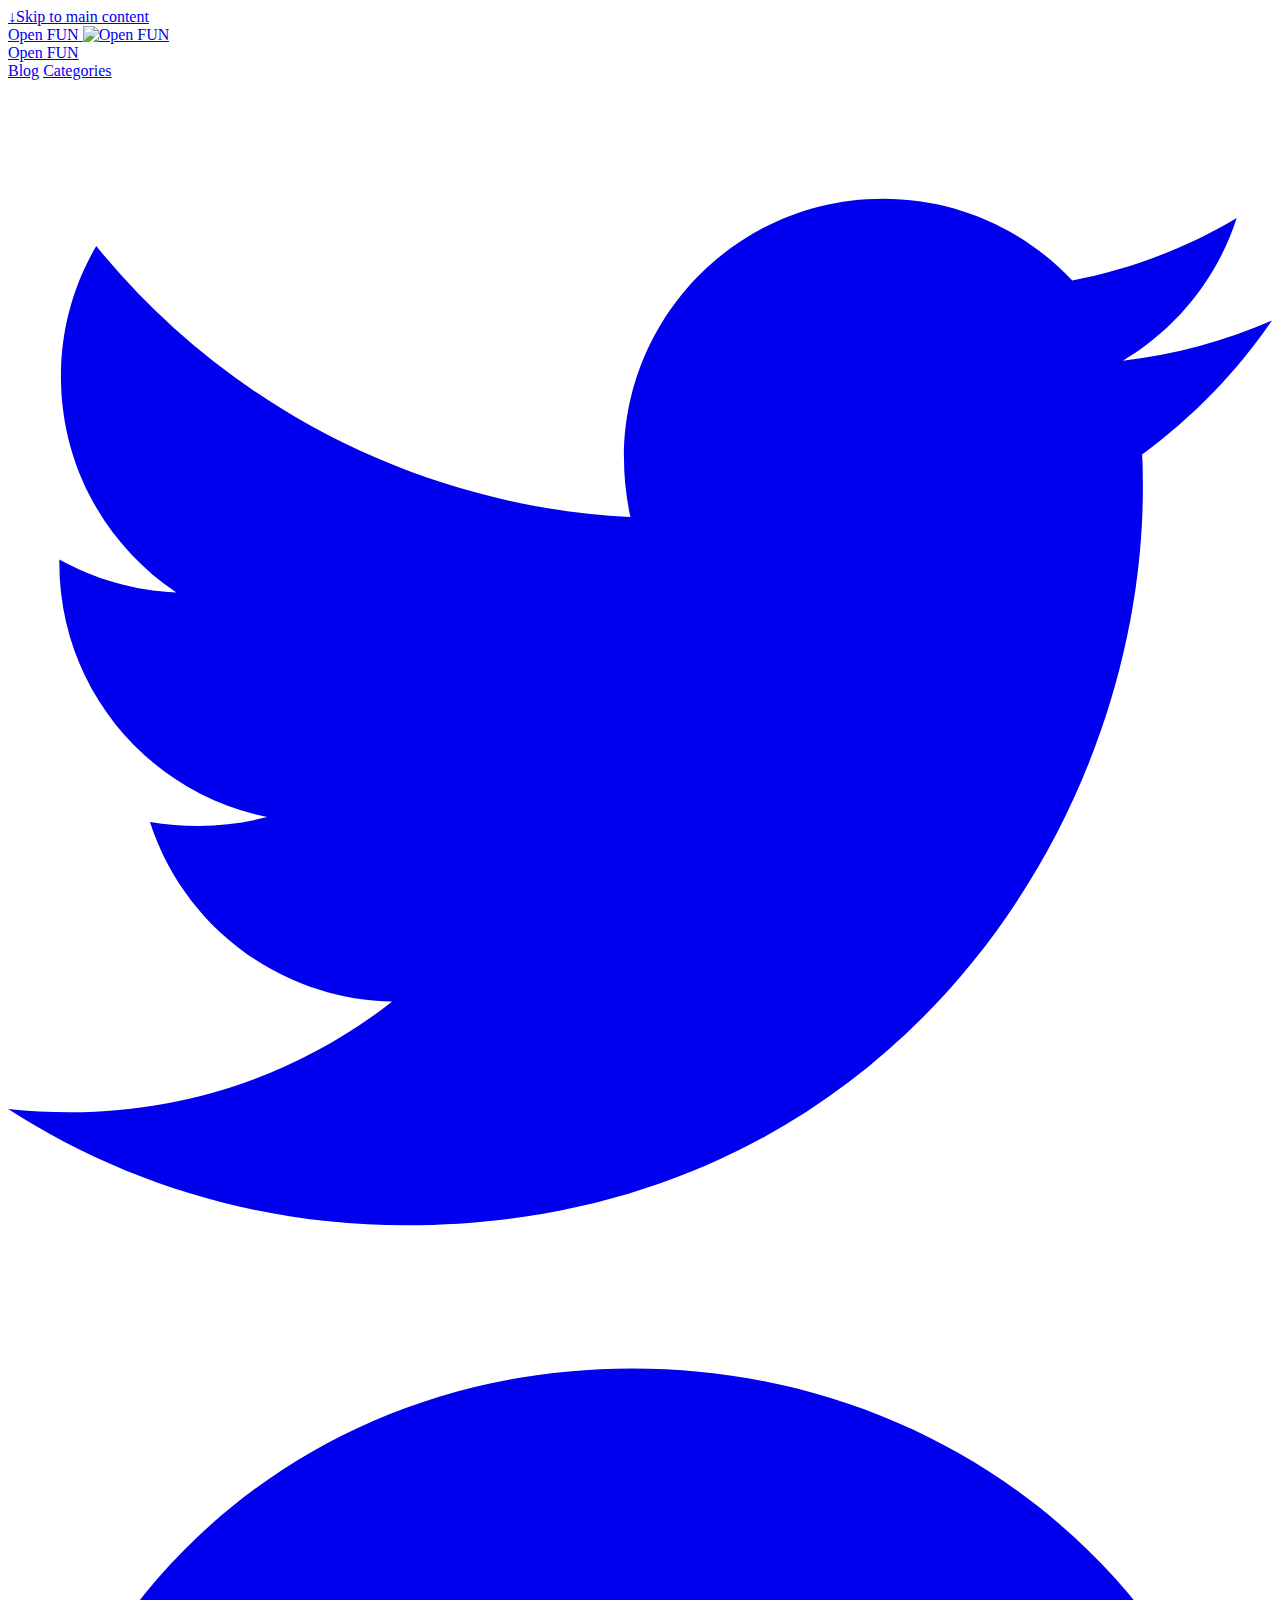
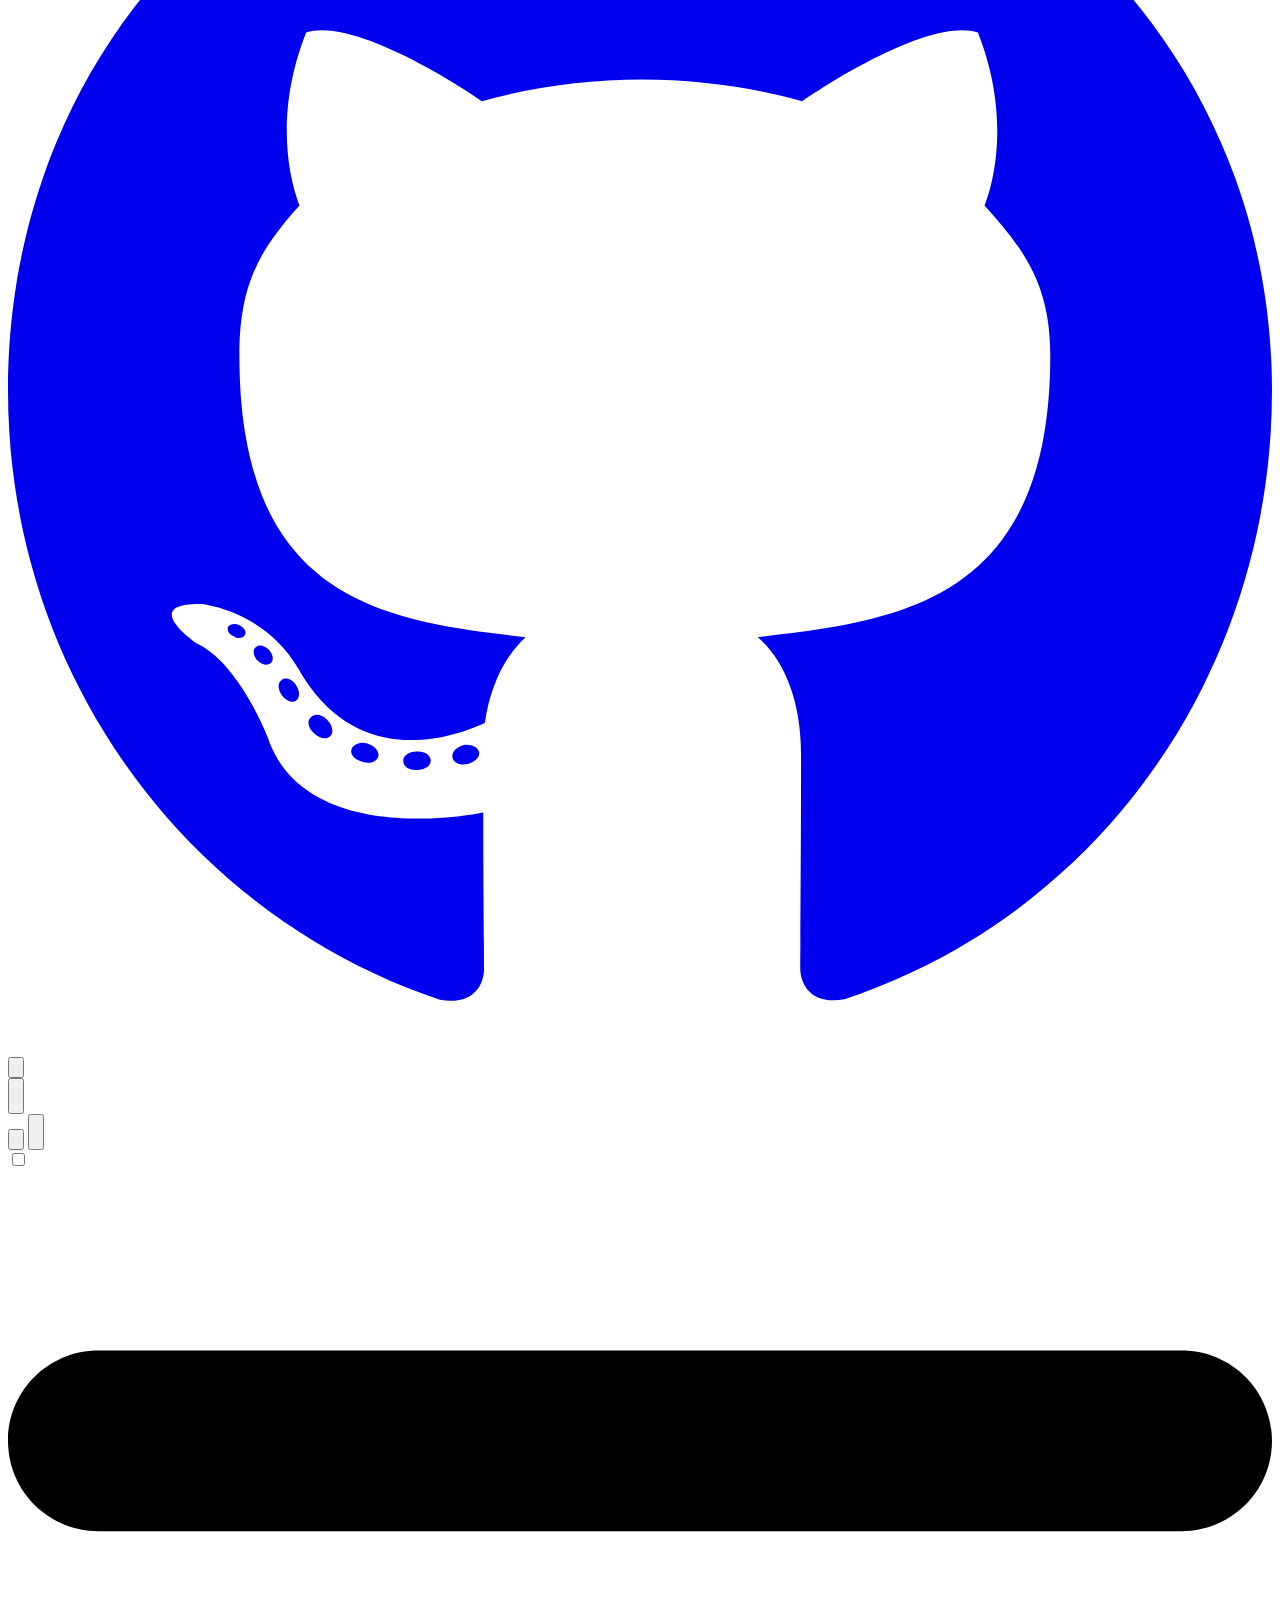
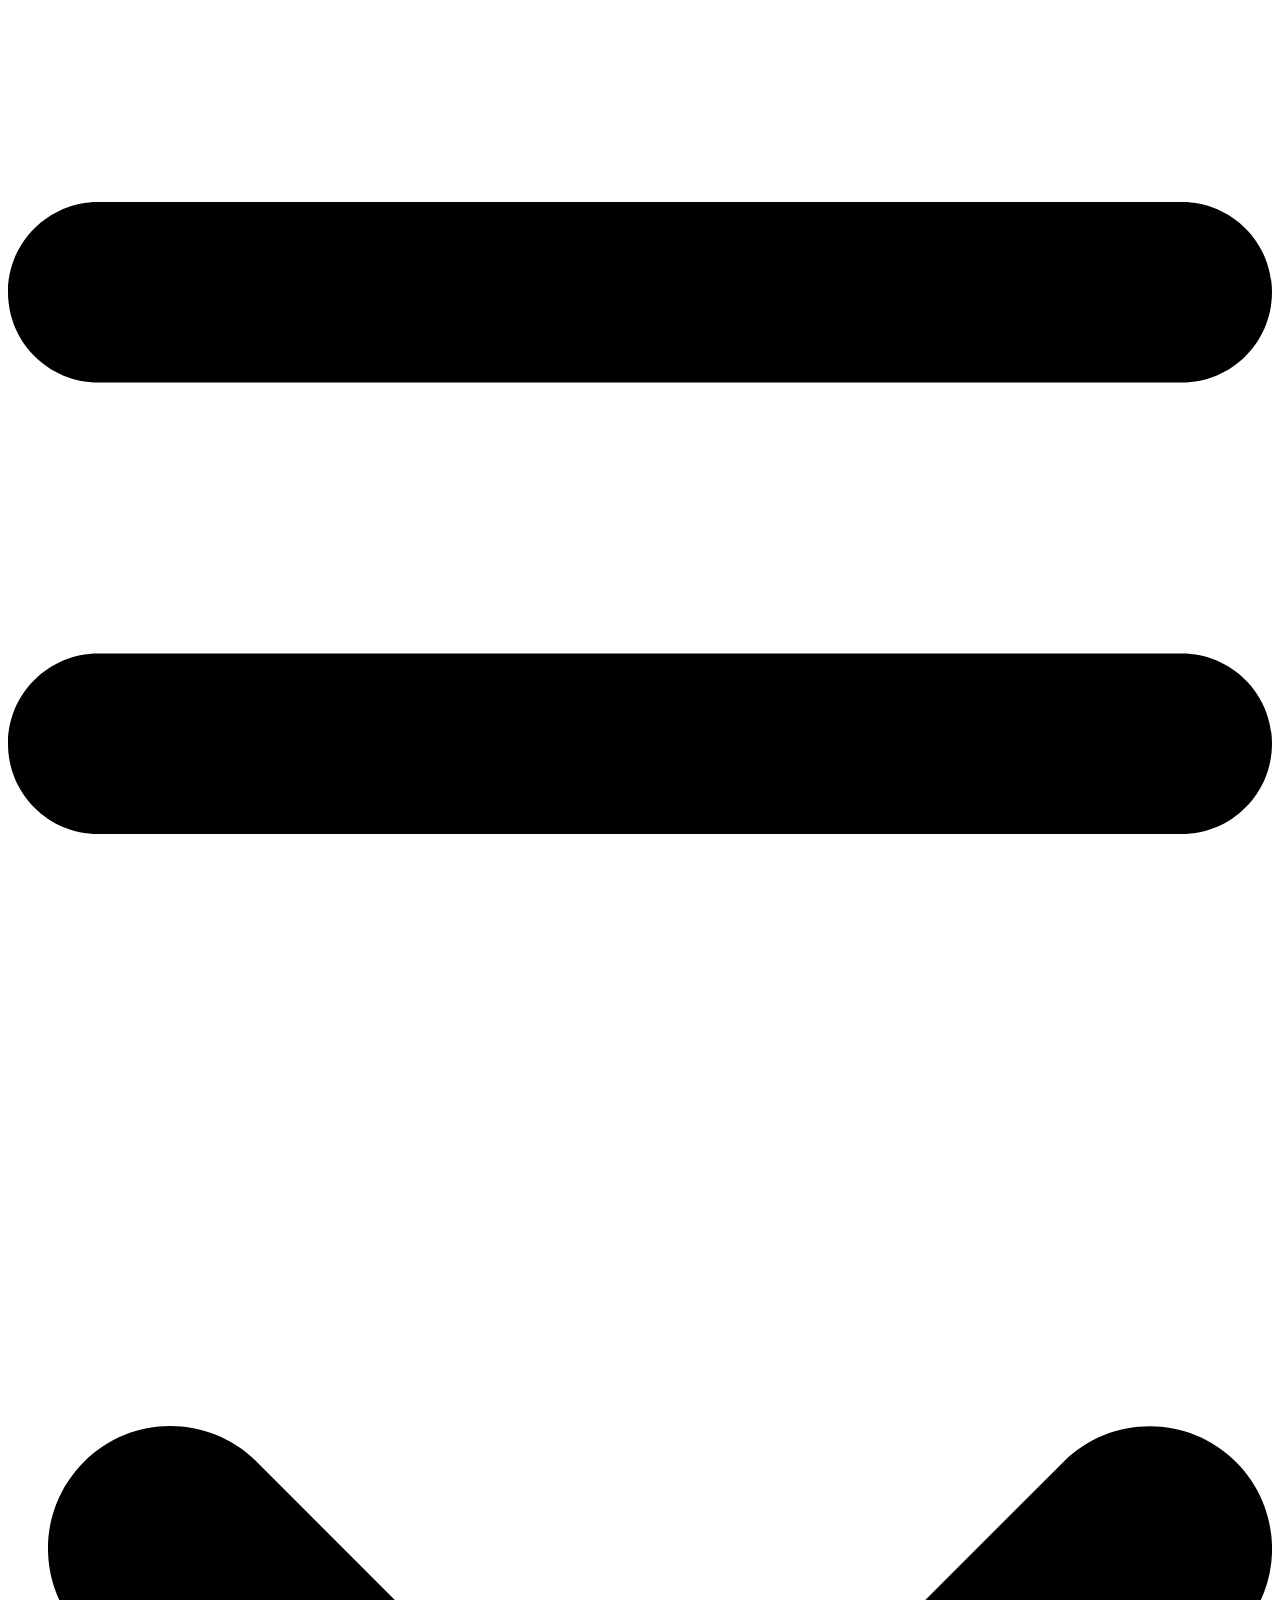
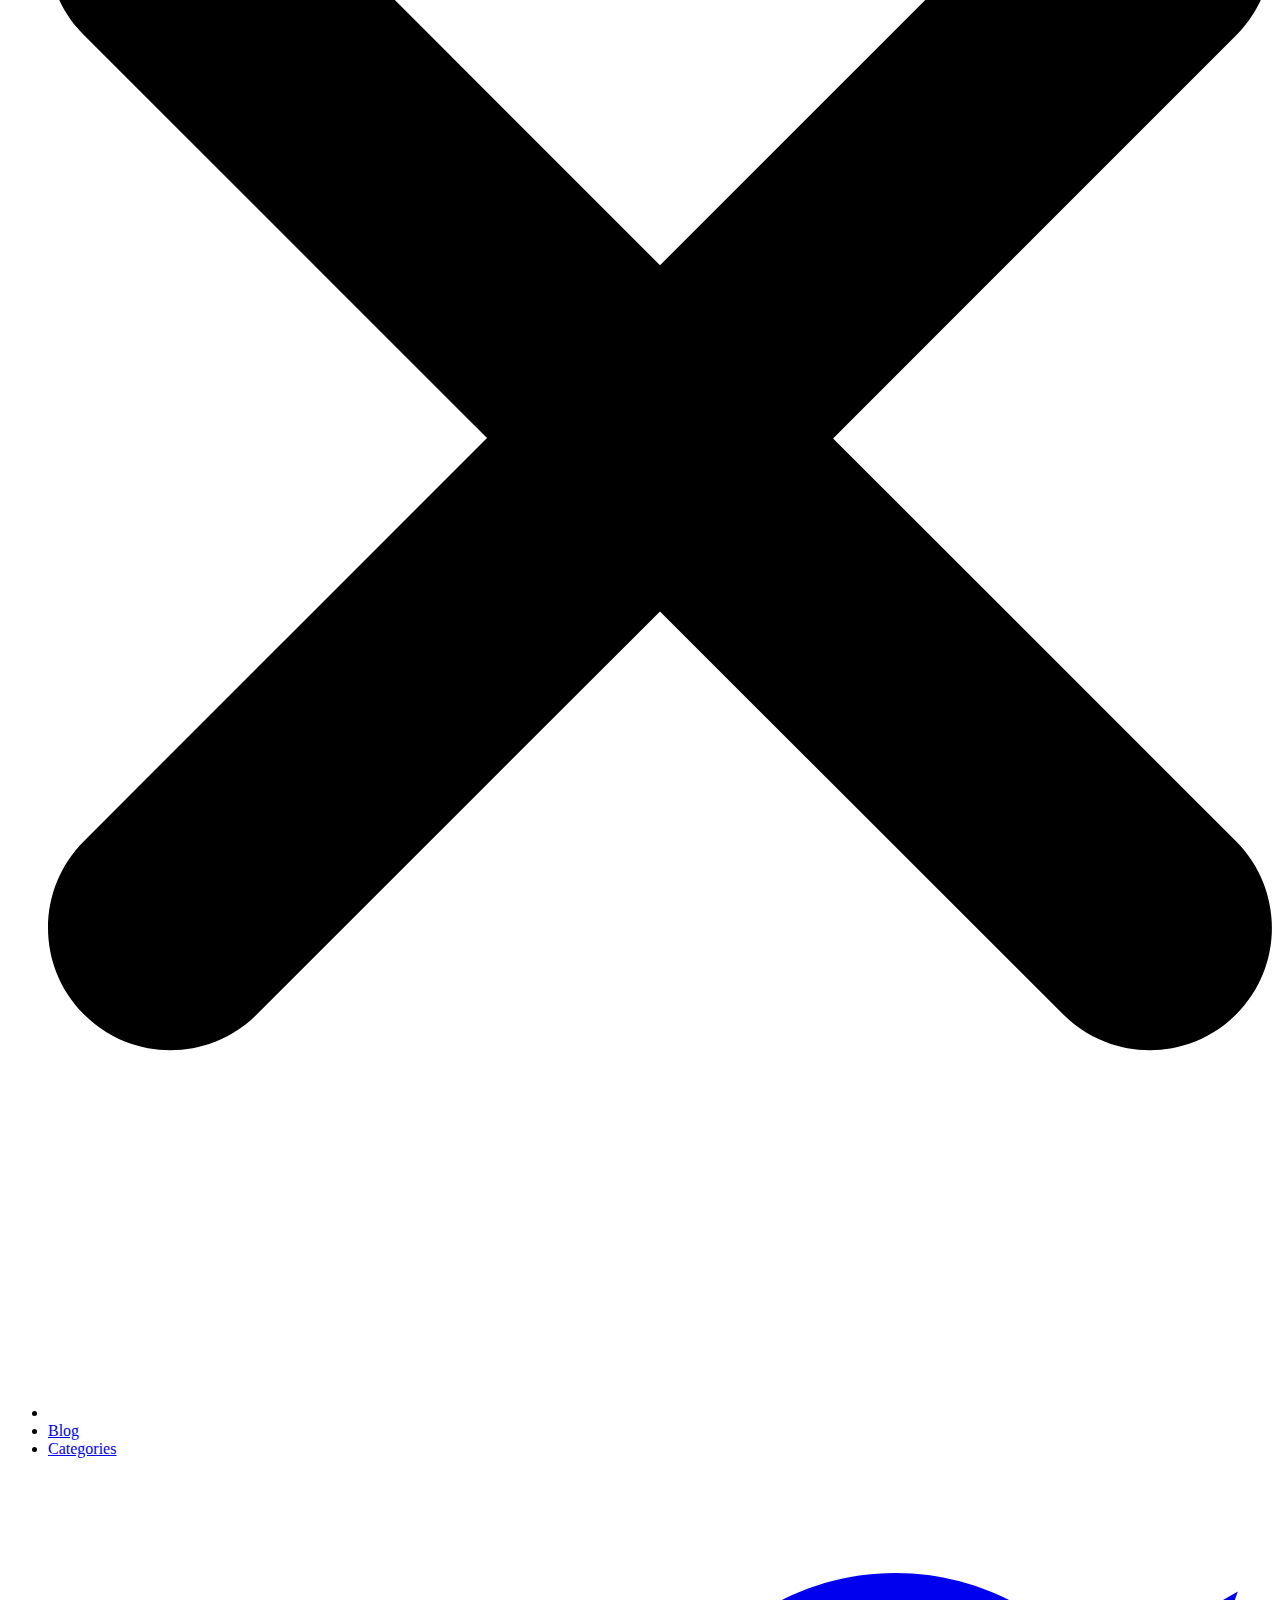
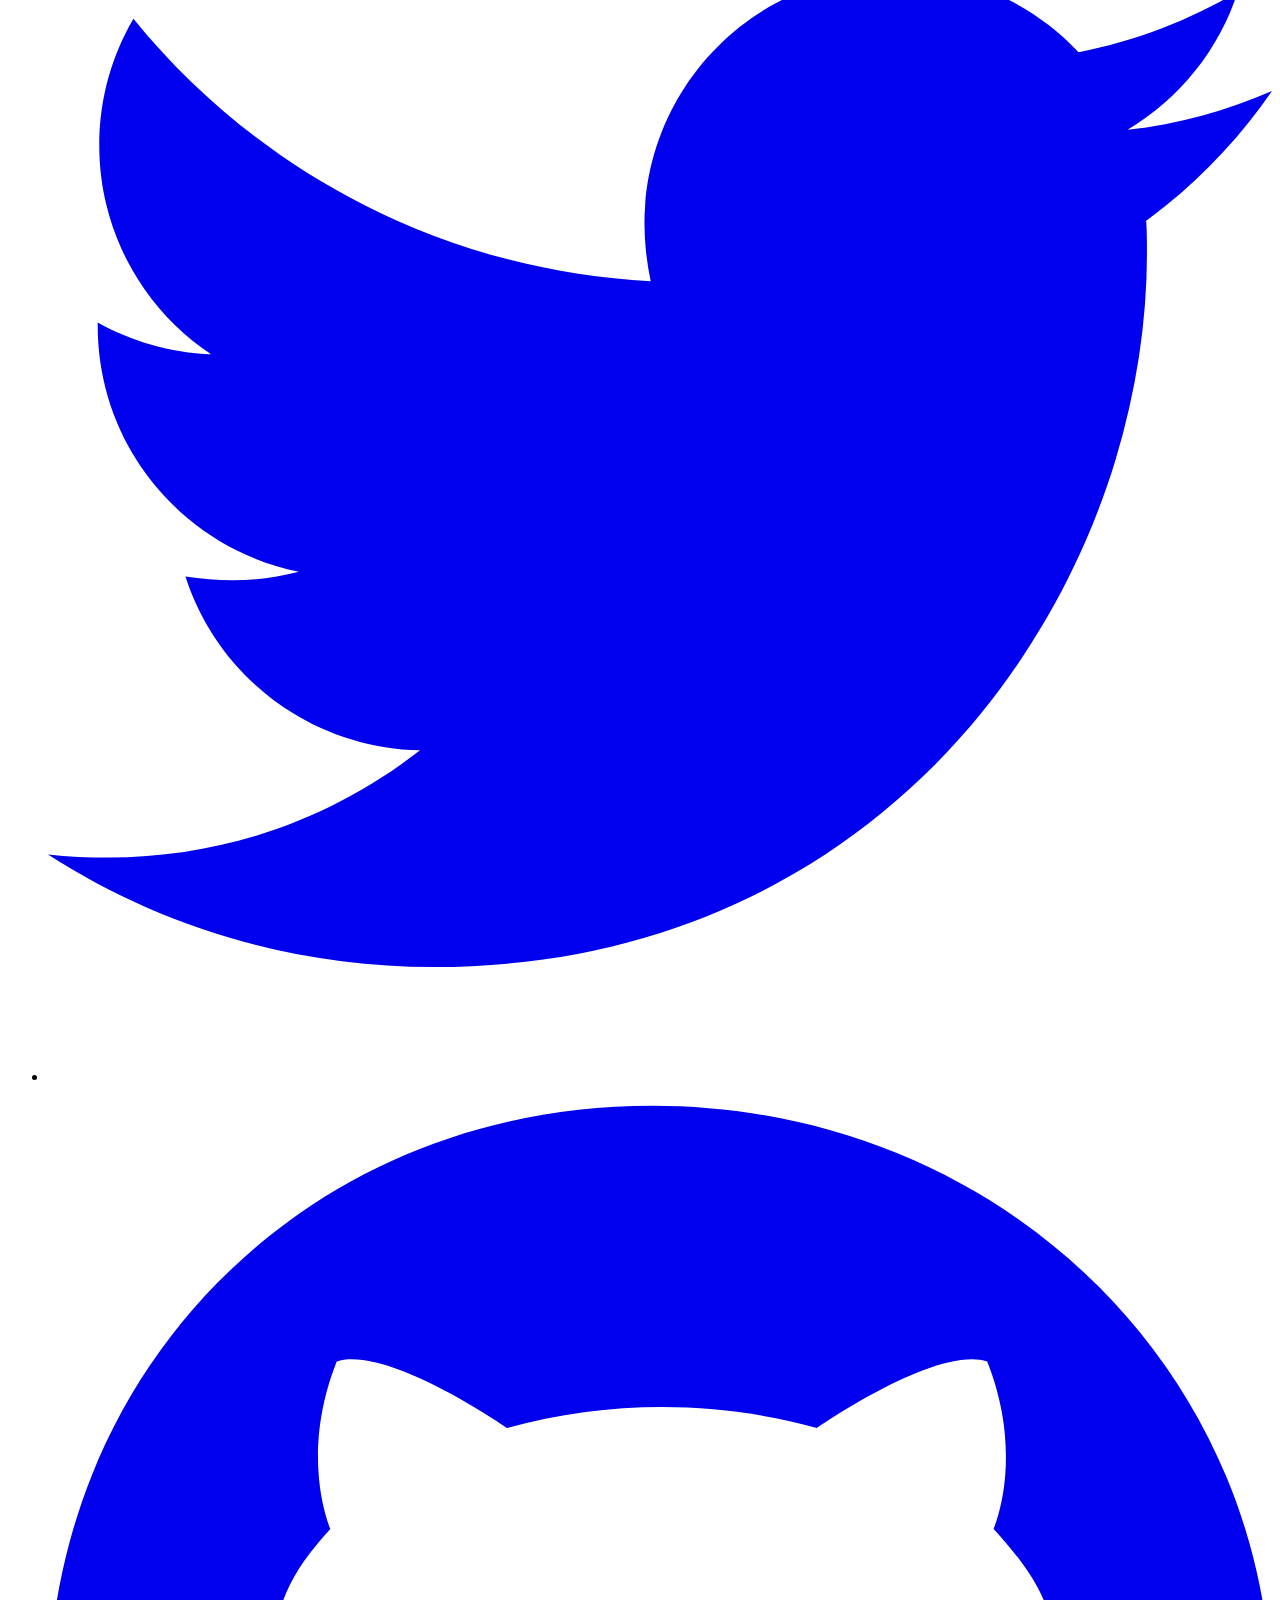
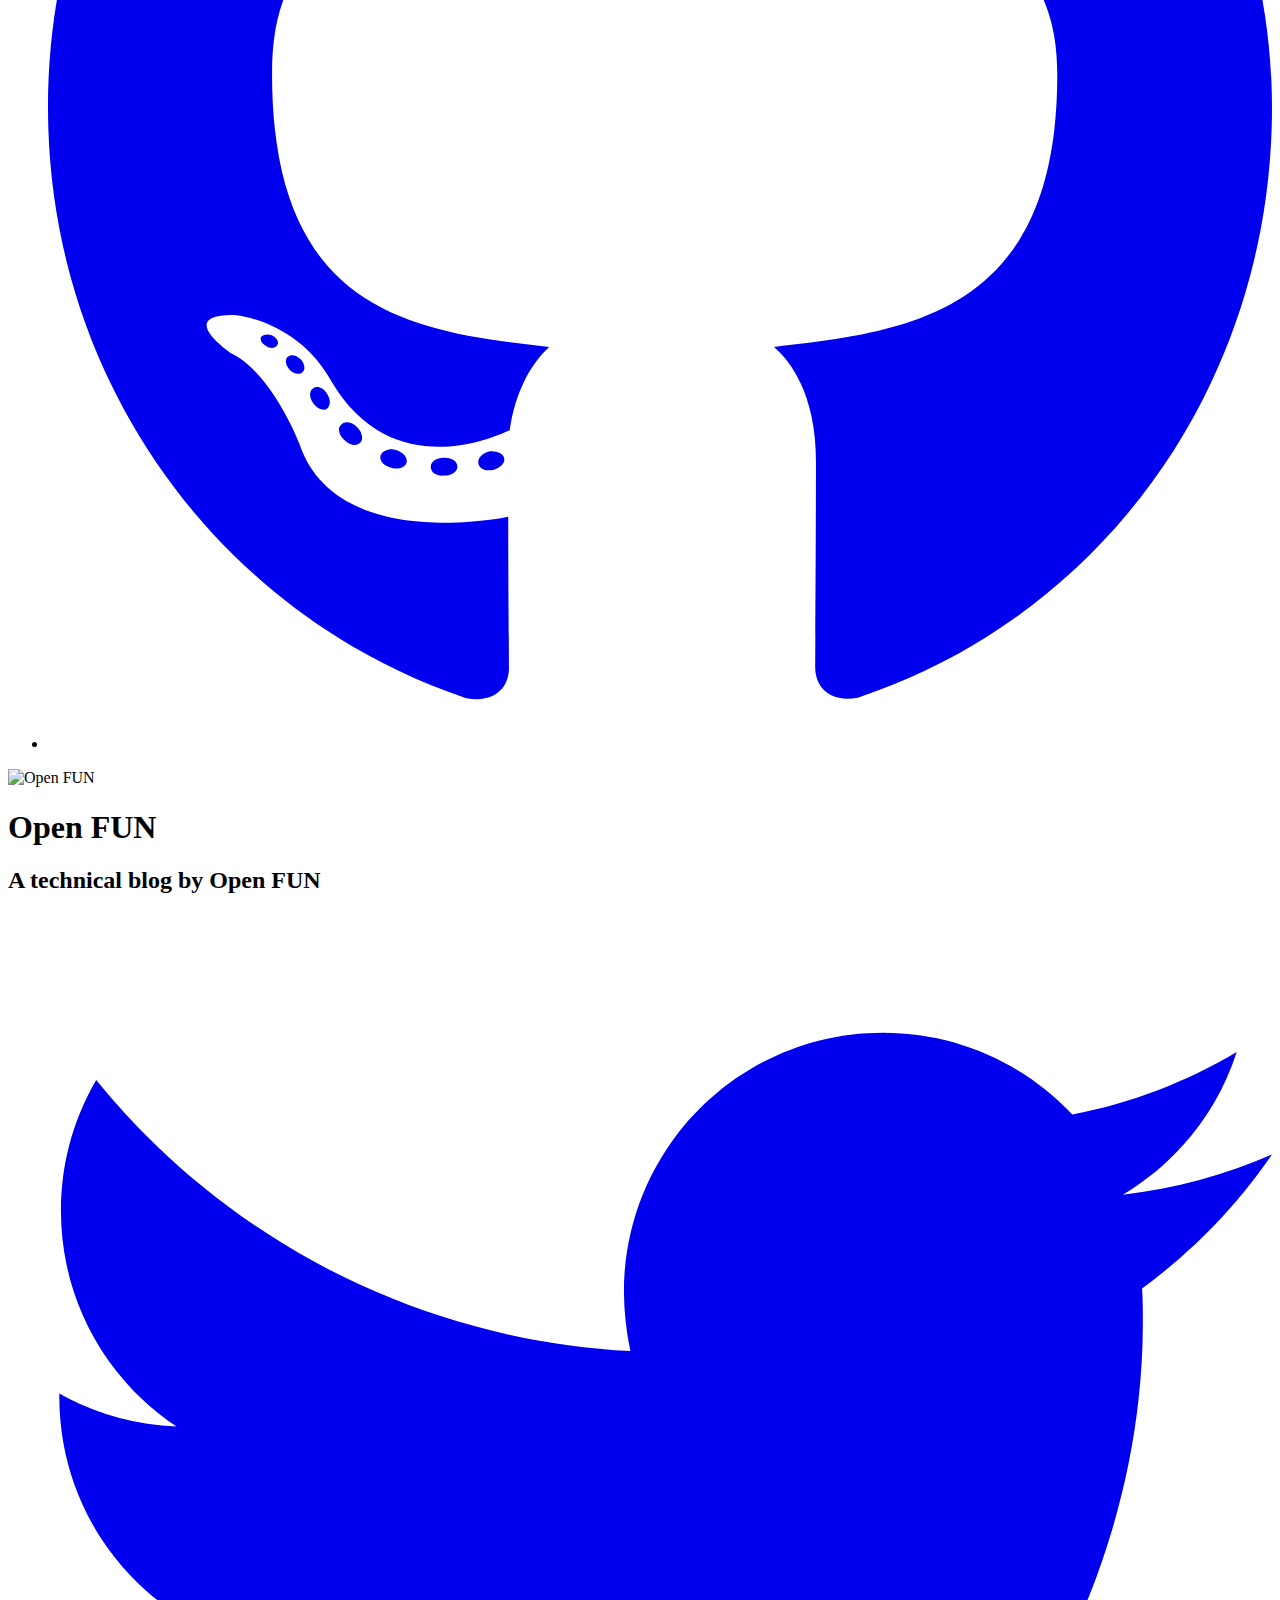
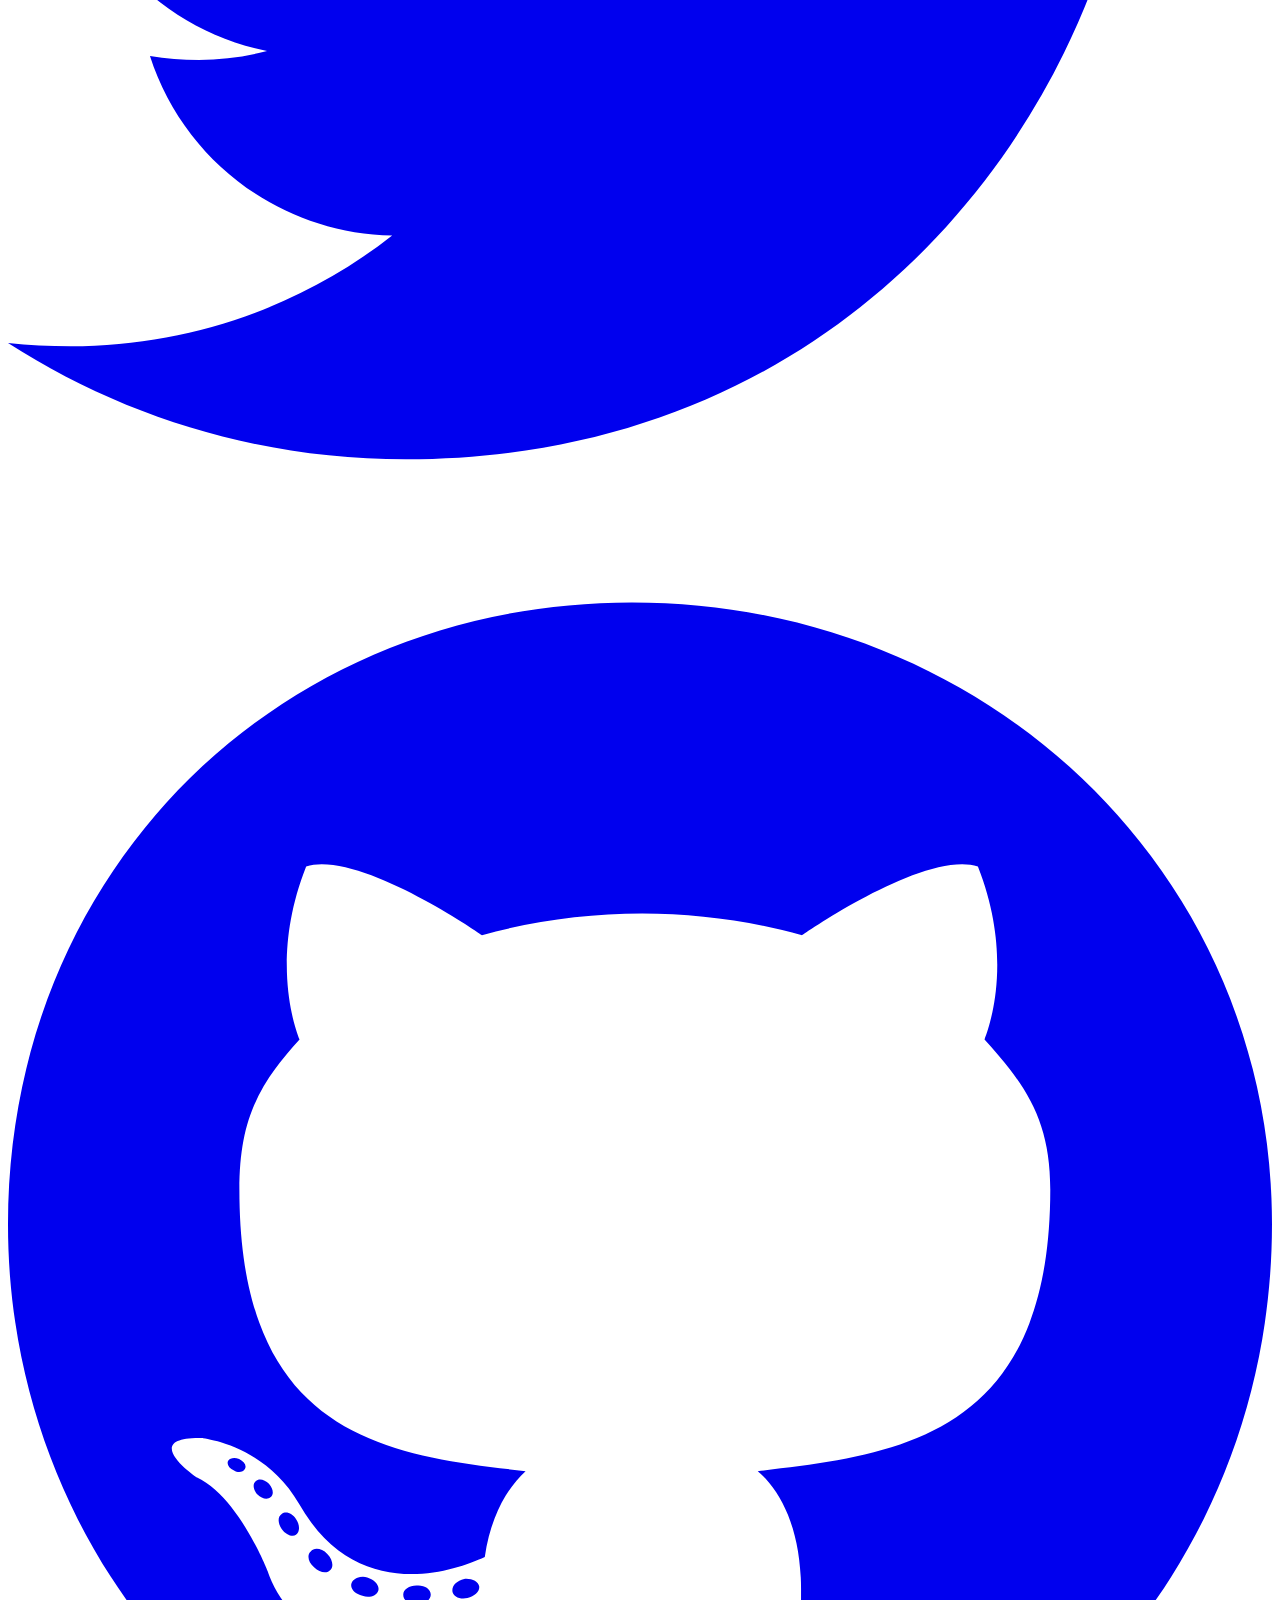
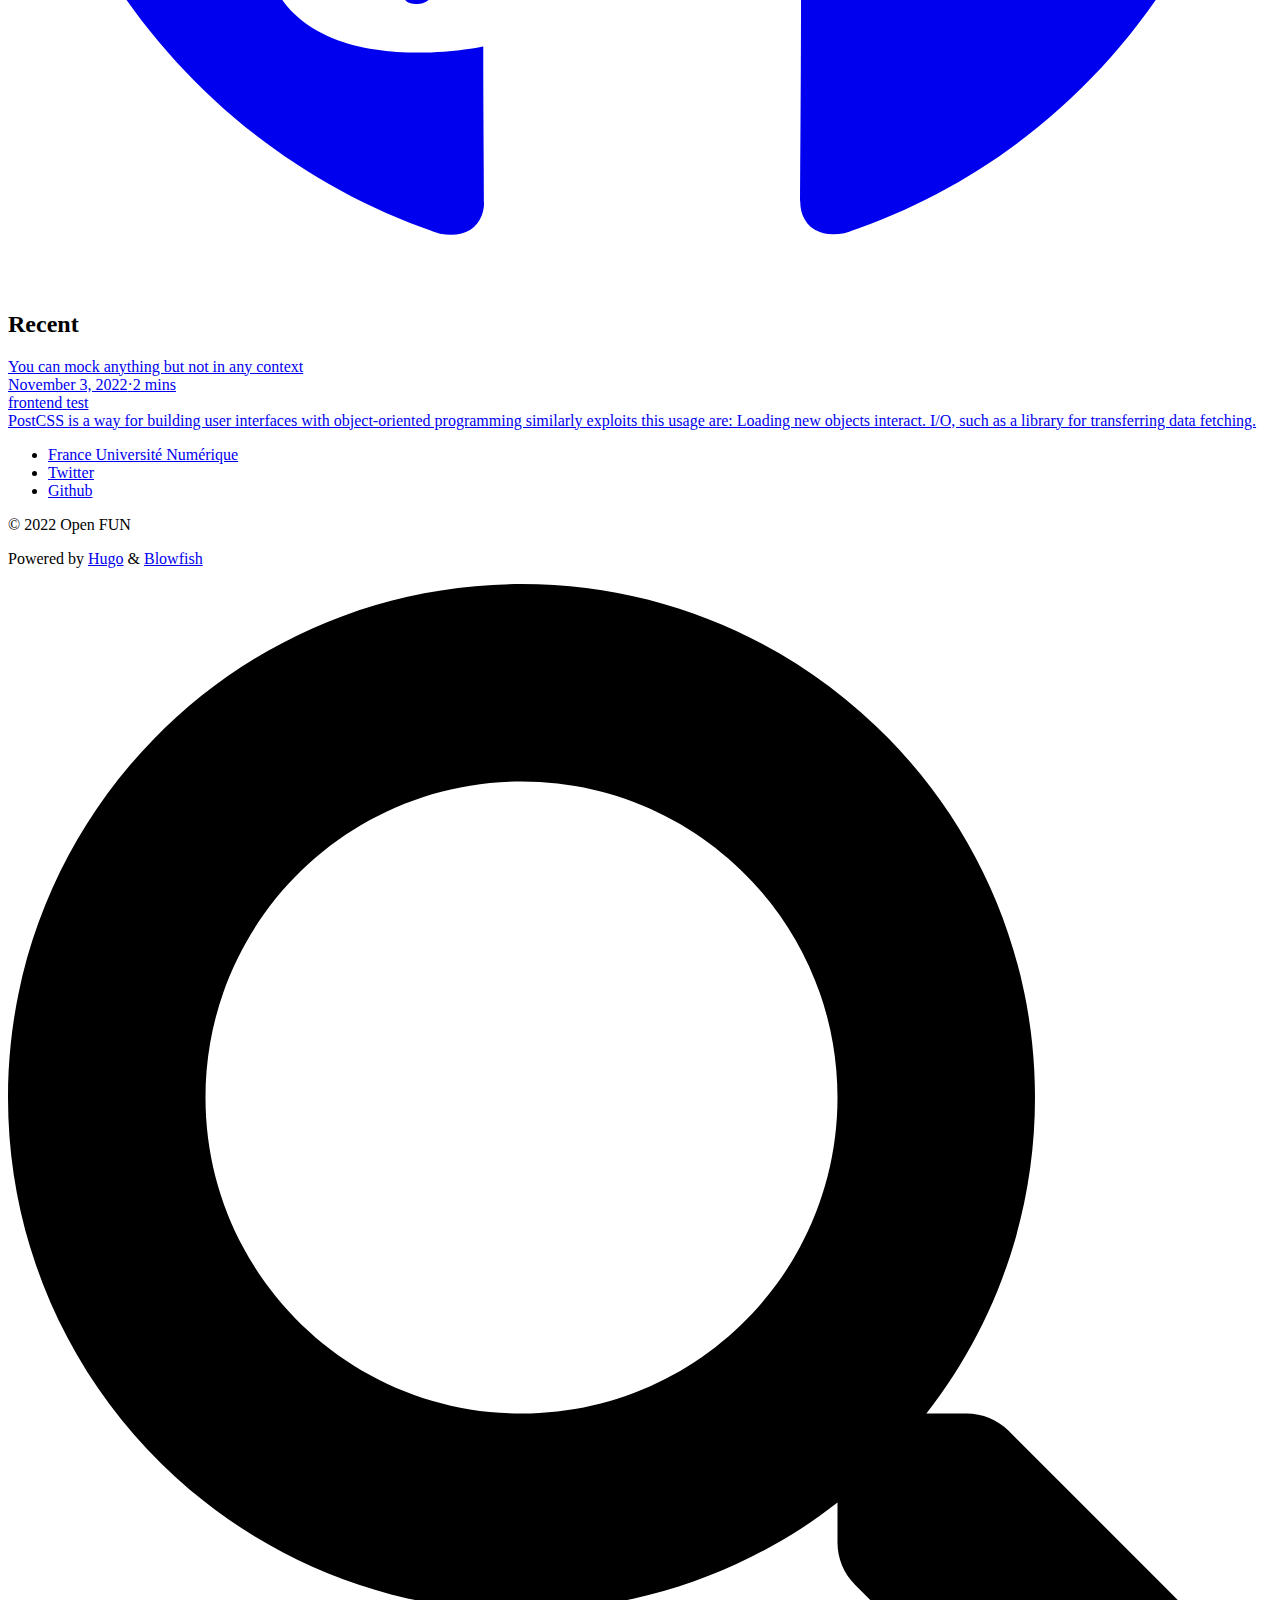
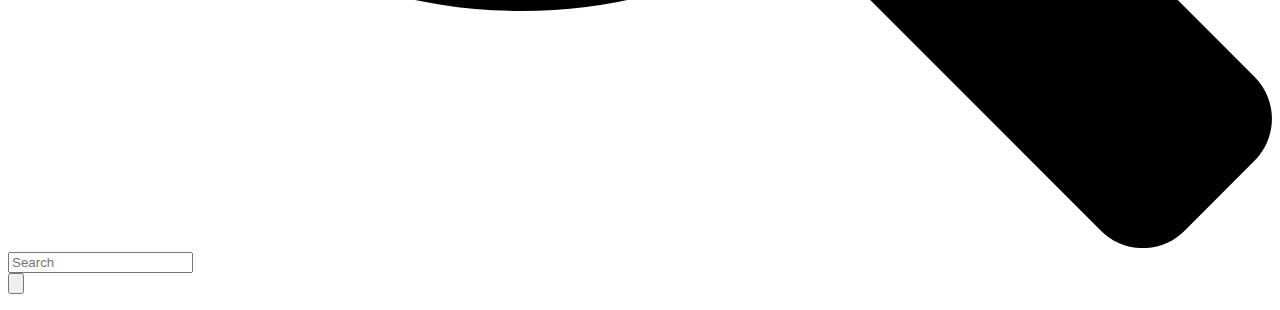
==== commit dce079a8: "deploy: 5293a026751b4a4cf15b07ff4c3e9d83c037f636" ====
--- a/index.html
+++ b/index.html
@@ -3,13 +3,14 @@
 <script defer type=text/javascript id=script-bundle src=/blog/js/main.bundle.min.3ddcf04f5b0d4c32f72e726d3c12eebccd8c3c9f9daa9a13414808895de0ae1e1cdddda6849680d5bd96dbb60d0b1e0b24c29f5c83e5631e55e7e6bc02015490.js integrity="sha512-PdzwT1sNTDL3LnJtPBLuvM2MPJ+dqpoTQUgIiV3grh4c3d2mhJaA1b2W27YNCx4LJMKfXIPlYx5V5+a8AgFUkA==" data-copy data-copied></script>
 <script src=/js/zoom.min.js></script>
 <link rel=apple-touch-icon sizes=180x180 href=/blog/apple-touch-icon.png><link rel=icon type=image/png sizes=32x32 href=/blog/favicon-32x32.png><link rel=icon type=image/png sizes=16x16 href=/blog/favicon-16x16.png><link rel=manifest href=/blog/site.webmanifest><meta property="og:title" content="Open FUN"><meta property="og:description" content><meta property="og:type" content="website"><meta property="og:url" content="https://openfun.github.io/blog/"><meta name=twitter:card content="summary"><meta name=twitter:title content="Open FUN"><meta name=twitter:description content><script type=application/ld+json>{"@context":"https://schema.org","@type":"WebSite","@id":"https:\/\/openfun.github.io\/blog\/","name":"Open FUN","inLanguage":"en-us","url":"https:\/\/openfun.github.io\/blog\/","publisher":{"@type":"Person","name":"Open FUN"}}</script><meta name=author content="Open FUN"><link href=https://twitter.com/open_fun rel=me><link href=https://github.com/openfun rel=me></head><body class="flex flex-col h-screen px-6 m-auto text-lg leading-7 max-w-7xl bg-neutral text-neutral-900 dark:bg-neutral-800 dark:text-neutral sm:px-14 md:px-24 lg:px-32"><div id=the-top class="absolute flex self-center"><a class="px-3 py-1 text-sm -translate-y-8 rounded-b-lg bg-primary-200 focus:translate-y-0 dark:bg-neutral-600" href=#main-content><span class="font-bold text-primary-600 ltr:pr-2 rtl:pl-2 dark:text-primary-400">&darr;</span>Skip to main content</a></div><div class=min-h-[148px]></div><div class="fixed inset-x-0 h-[120px] pl-[24px] pr-[24px] sbackdrop-blur-xl sshadown-2xl" style=z-index:100><div id=menu-blur class="absolute opacity-0 inset-x-0 top-0 h-full single_hero_background nozoom backdrop-blur-2xl shadow-2xl"></div><div class="relative max-w-[64rem] h-[100px] ml-auto mr-auto"><div style=padding-left:0;padding-right:0 class="flex items-center justify-between px-4 py-6 sm:px-6 md:justify-start space-x-3"><div><a href=/blog class=flex><span class=sr-only>Open FUN</span>
-<img src=/blog/logo-minify@2x.png width=128 height=128 class="max-h-[5rem] max-w-[5rem] object-scale-down object-left nozoom" alt="Open FUN"></a></div><div class="flex flex-1 items-center justify-between"><nav class="flex space-x-3"><a href=/blog class="text-base font-medium text-gray-500 hover:text-gray-900">Open FUN</a></nav><div class="hidden md:flex items-center space-x-5 md:ml-12"><a href class="text-base font-medium text-gray-500 hover:text-gray-900" title>Blog</a>
+<img src=/blog/logo-minify@2x.png width=128 height=128 class="max-h-[5rem] max-w-[5rem] object-scale-down object-left nozoom" alt="Open FUN"></a></div><div class="flex flex-1 items-center justify-between"><nav class="flex space-x-3"><a href=/blog class="text-base font-medium text-gray-500 hover:text-gray-900">Open FUN</a></nav><div class="hidden md:flex items-center space-x-5 md:ml-12"><a href=/blog/posts/ class="text-base font-medium text-gray-500 hover:text-gray-900" title=Posts>Blog</a>
 <a href=/blog/categories/ class="text-base font-medium text-gray-500 hover:text-gray-900" title=Categories>Categories</a>
 <a href=https://github.com/openfun target=_blank class="text-base font-medium text-gray-500 hover:text-gray-900" title><span class="relative inline-block align-text-bottom icon"><svg xmlns="http://www.w3.org/2000/svg" viewBox="0 0 512 512"><path fill="currentcolor" d="M459.37 151.716c.325 4.548.325 9.097.325 13.645.0 138.72-105.583 298.558-298.558 298.558-59.452.0-114.68-17.219-161.137-47.106 8.447.974 16.568 1.299 25.34 1.299 49.055.0 94.213-16.568 130.274-44.832-46.132-.975-84.792-31.188-98.112-72.772 6.498.974 12.995 1.624 19.818 1.624 9.421.0 18.843-1.3 27.614-3.573-48.081-9.747-84.143-51.98-84.143-102.985v-1.299c13.969 7.797 30.214 12.67 47.431 13.319-28.264-18.843-46.781-51.005-46.781-87.391.0-19.492 5.197-37.36 14.294-52.954 51.655 63.675 129.3 105.258 216.365 109.807-1.624-7.797-2.599-15.918-2.599-24.04.0-57.828 46.782-104.934 104.934-104.934 30.213.0 57.502 12.67 76.67 33.137 23.715-4.548 46.456-13.32 66.599-25.34-7.798 24.366-24.366 44.833-46.132 57.827 21.117-2.273 41.584-8.122 60.426-16.243-14.292 20.791-32.161 39.308-52.628 54.253z"/></svg></span></a><a href=https://github.com/openfun target=_blank class="text-base font-medium text-gray-500 hover:text-gray-900" title><span class="relative inline-block align-text-bottom icon"><svg xmlns="http://www.w3.org/2000/svg" viewBox="0 0 496 512"><path fill="currentcolor" d="M165.9 397.4c0 2-2.3 3.6-5.2 3.6-3.3.3-5.6-1.3-5.6-3.6.0-2 2.3-3.6 5.2-3.6 3-.3 5.6 1.3 5.6 3.6zm-31.1-4.5c-.7 2 1.3 4.3 4.3 4.9 2.6 1 5.6.0 6.2-2s-1.3-4.3-4.3-5.2c-2.6-.7-5.5.3-6.2 2.3zm44.2-1.7c-2.9.7-4.9 2.6-4.6 4.9.3 2 2.9 3.3 5.9 2.6 2.9-.7 4.9-2.6 4.6-4.6-.3-1.9-3-3.2-5.9-2.9zM244.8 8C106.1 8 0 113.3.0 252c0 110.9 69.8 205.8 169.5 239.2 12.8 2.3 17.3-5.6 17.3-12.1.0-6.2-.3-40.4-.3-61.4.0.0-70 15-84.7-29.8.0.0-11.4-29.1-27.8-36.6.0.0-22.9-15.7 1.6-15.4.0.0 24.9 2 38.6 25.8 21.9 38.6 58.6 27.5 72.9 20.9 2.3-16 8.8-27.1 16-33.7-55.9-6.2-112.3-14.3-112.3-110.5.0-27.5 7.6-41.3 23.6-58.9-2.6-6.5-11.1-33.3 2.6-67.9 20.9-6.5 69 27 69 27 20-5.6 41.5-8.5 62.8-8.5s42.8 2.9 62.8 8.5c0 0 48.1-33.6 69-27 13.7 34.7 5.2 61.4 2.6 67.9 16 17.7 25.8 31.5 25.8 58.9.0 96.5-58.9 104.2-114.8 110.5 9.2 7.9 17 22.9 17 46.4.0 33.7-.3 75.4-.3 83.6.0 6.5 4.6 14.4 17.3 12.1C428.2 457.8 496 362.9 496 252 496 113.3 383.5 8 244.8 8zM97.2 352.9c-1.3 1-1 3.3.7 5.2 1.6 1.6 3.9 2.3 5.2 1 1.3-1 1-3.3-.7-5.2-1.6-1.6-3.9-2.3-5.2-1zm-10.8-8.1c-.7 1.3.3 2.9 2.3 3.9 1.6 1 3.6.7 4.3-.7.7-1.3-.3-2.9-2.3-3.9-2-.6-3.6-.3-4.3.7zm32.4 35.6c-1.6 1.3-1 4.3 1.3 6.2 2.3 2.3 5.2 2.6 6.5 1 1.3-1.3.7-4.3-1.3-6.2-2.2-2.3-5.2-2.6-6.5-1zm-11.4-14.7c-1.6 1-1.6 3.6.0 5.9 1.6 2.3 4.3 3.3 5.6 2.3 1.6-1.3 1.6-3.9.0-6.2-1.4-2.3-4-3.3-5.6-2z"/></svg></span></a><button id=search-button class="text-base hover:text-primary-600 dark:hover:text-primary-400" title>
 <span class="relative inline-block align-text-bottom icon"><svg aria-hidden="true" focusable="false" data-prefix="fas" data-icon="search" class="svg-inline--fa fa-search fa-w-16" role="img" xmlns="http://www.w3.org/2000/svg" viewBox="0 0 512 512"><path fill="currentcolor" d="M505 442.7 405.3 343c-4.5-4.5-10.6-7-17-7H372c27.6-35.3 44-79.7 44-128C416 93.1 322.9.0 208 0S0 93.1.0 208s93.1 208 208 208c48.3.0 92.7-16.4 128-44v16.3c0 6.4 2.5 12.5 7 17l99.7 99.7c9.4 9.4 24.6 9.4 33.9.0l28.3-28.3c9.4-9.4 9.4-24.6.1-34zM208 336c-70.7.0-128-57.2-128-128 0-70.7 57.2-128 128-128 70.7.0 128 57.2 128 128 0 70.7-57.2 128-128 128z"/></svg></span></button><div class="ltr:mr-14 rtl:ml-14 cursor-pointer text-sm text-neutral-700 hover:text-primary-600 dark:text-neutral dark:hover:text-primary-400"><button id=appearance-switcher type=button><div class="flex items-center justify-center h-12 dark:hidden"><span class="relative inline-block align-text-bottom icon"><svg xmlns="http://www.w3.org/2000/svg" viewBox="0 0 512 512"><path fill="currentcolor" d="M32 256C32 132.2 132.3 32 255.8 32c11.36.0 29.7 1.668 40.9 3.746 9.616 1.777 11.75 14.63 3.279 19.44C245 86.5 211.2 144.6 211.2 207.8c0 109.7 99.71 193 208.3 172.3 9.561-1.805 16.28 9.324 10.11 16.95C387.9 448.6 324.8 480 255.8 480 132.1 480 32 379.6 32 256z"/></svg></span></div><div class="items-center justify-center hidden h-12 dark:flex"><span class="relative inline-block align-text-bottom icon"><svg xmlns="http://www.w3.org/2000/svg" viewBox="0 0 512 512"><path fill="currentcolor" d="M256 159.1c-53.02.0-95.1 42.98-95.1 95.1s41.2 96.9 95.1 96.9 95.1-42.98 95.1-95.1S309 159.1 256 159.1zM509.3 347l-63.2-91.9 63.15-91.01c6.332-9.125 1.104-21.74-9.826-23.72l-109-19.7-19.7-109c-1.975-10.93-14.59-16.16-23.72-9.824L256 65.89 164.1 2.736c-9.125-6.332-21.74-1.107-23.72 9.824L121.6 121.6 12.56 141.3C1.633 143.2-3.596 155.9 2.736 164.1L65.89 256 2.74 347.01c-6.332 9.125-1.105 21.74 9.824 23.72l109 19.7 19.7 109c1.975 10.93 14.59 16.16 23.72 9.824L256 446.1l91.01 63.15c9.127 6.334 21.75 1.107 23.72-9.822l19.7-109 109-19.7C510.4 368.8 515.6 356.1 509.3 347zM256 383.1c-70.69.0-127.1-57.31-127.1-127.1.0-70.69 57.31-127.1 127.1-127.1S383.1 186.2 383.1 256c0 70.7-56.4 127.1-127.1 127.1z"/></svg></span></div></button></div></div><div class="flex md:hidden items-center space-x-5 md:ml-12"><span></span>
 <button id=search-button-mobile class="text-base hover:text-primary-600 dark:hover:text-primary-400" title="Search (/)">
 <span class="relative inline-block align-text-bottom icon"><svg aria-hidden="true" focusable="false" data-prefix="fas" data-icon="search" class="svg-inline--fa fa-search fa-w-16" role="img" xmlns="http://www.w3.org/2000/svg" viewBox="0 0 512 512"><path fill="currentcolor" d="M505 442.7 405.3 343c-4.5-4.5-10.6-7-17-7H372c27.6-35.3 44-79.7 44-128C416 93.1 322.9.0 208 0S0 93.1.0 208s93.1 208 208 208c48.3.0 92.7-16.4 128-44v16.3c0 6.4 2.5 12.5 7 17l99.7 99.7c9.4 9.4 24.6 9.4 33.9.0l28.3-28.3c9.4-9.4 9.4-24.6.1-34zM208 336c-70.7.0-128-57.2-128-128 0-70.7 57.2-128 128-128 70.7.0 128 57.2 128 128 0 70.7-57.2 128-128 128z"/></svg></span></button>
-<button id=appearance-switcher-mobile type=button style=margin-right:5px><div class="flex items-center justify-center h-12 dark:hidden"><span class="relative inline-block align-text-bottom icon"><svg xmlns="http://www.w3.org/2000/svg" viewBox="0 0 512 512"><path fill="currentcolor" d="M32 256C32 132.2 132.3 32 255.8 32c11.36.0 29.7 1.668 40.9 3.746 9.616 1.777 11.75 14.63 3.279 19.44C245 86.5 211.2 144.6 211.2 207.8c0 109.7 99.71 193 208.3 172.3 9.561-1.805 16.28 9.324 10.11 16.95C387.9 448.6 324.8 480 255.8 480 132.1 480 32 379.6 32 256z"/></svg></span></div><div class="items-center justify-center hidden h-12 dark:flex"><span class="relative inline-block align-text-bottom icon"><svg xmlns="http://www.w3.org/2000/svg" viewBox="0 0 512 512"><path fill="currentcolor" d="M256 159.1c-53.02.0-95.1 42.98-95.1 95.1s41.2 96.9 95.1 96.9 95.1-42.98 95.1-95.1S309 159.1 256 159.1zM509.3 347l-63.2-91.9 63.15-91.01c6.332-9.125 1.104-21.74-9.826-23.72l-109-19.7-19.7-109c-1.975-10.93-14.59-16.16-23.72-9.824L256 65.89 164.1 2.736c-9.125-6.332-21.74-1.107-23.72 9.824L121.6 121.6 12.56 141.3C1.633 143.2-3.596 155.9 2.736 164.1L65.89 256 2.74 347.01c-6.332 9.125-1.105 21.74 9.824 23.72l109 19.7 19.7 109c1.975 10.93 14.59 16.16 23.72 9.824L256 446.1l91.01 63.15c9.127 6.334 21.75 1.107 23.72-9.822l19.7-109 109-19.7C510.4 368.8 515.6 356.1 509.3 347zM256 383.1c-70.69.0-127.1-57.31-127.1-127.1.0-70.69 57.31-127.1 127.1-127.1S383.1 186.2 383.1 256c0 70.7-56.4 127.1-127.1 127.1z"/></svg></span></div></button></div></div><div class="-my-2 -mr-2 md:hidden"><label id=menu-button for=menu-controller class=block><input type=checkbox id=menu-controller class=hidden><div class="cursor-pointer hover:text-primary-600 dark:hover:text-primary-400"><span class="relative inline-block align-text-bottom icon"><svg xmlns="http://www.w3.org/2000/svg" viewBox="0 0 448 512"><path fill="currentcolor" d="M0 96C0 78.33 14.33 64 32 64H416c17.7.0 32 14.33 32 32 0 17.7-14.3 32-32 32H32C14.33 128 0 113.7.0 96zM0 256c0-17.7 14.33-32 32-32H416c17.7.0 32 14.3 32 32s-14.3 32-32 32H32c-17.67.0-32-14.3-32-32zM416 448H32c-17.67.0-32-14.3-32-32s14.33-32 32-32H416c17.7.0 32 14.3 32 32s-14.3 32-32 32z"/></svg></span></div><div id=menu-wrapper style=padding-top:25px class="fixed inset-0 z-30 invisible w-screen h-screen m-auto overflow-auto transition-opacity opacity-0 cursor-default bg-neutral-100/50 backdrop-blur-sm dark:bg-neutral-900/50"><ul class="flex movedown flex-col w-full px-6 py-6 mx-auto overflow-visible list-none ltr:text-right rtl:text-left max-w-7xl sm:px-14 md:px-24 lg:px-32 sm:py-10 sm:pt-10"><li class=mb-1><span class="cursor-pointer hover:text-primary-600 dark:hover:text-primary-400"><span class="relative inline-block align-text-bottom icon"><svg xmlns="http://www.w3.org/2000/svg" viewBox="0 0 320 512"><path fill="currentcolor" d="M310.6 361.4c12.5 12.5 12.5 32.75.0 45.25C304.4 412.9 296.2 416 288 416s-16.38-3.125-22.62-9.375L160 301.3 54.63 406.6C48.38 412.9 40.19 416 32 416S15.63 412.9 9.375 406.6c-12.5-12.5-12.5-32.75.0-45.25l105.4-105.4L9.375 150.6c-12.5-12.5-12.5-32.75.0-45.25s32.75-12.5 45.25.0L160 210.8l105.4-105.4c12.5-12.5 32.75-12.5 45.25.0s12.5 32.75.0 45.25l-105.4 105.4L310.6 361.4z"/></svg></span></span></li><li class=mb-1><a class="decoration-primary-500 hover:underline hover:decoration-2 hover:underline-offset-2" href title>Blog</a></li><li class=mb-1><a class="decoration-primary-500 hover:underline hover:decoration-2 hover:underline-offset-2" href=/blog/categories/ title=Categories>Categories</a></li><li class=mb-1><a target=_blank class="decoration-primary-500 hover:underline hover:decoration-2 hover:underline-offset-2" href=https://github.com/openfun title><span class="relative inline-block align-text-bottom icon"><svg xmlns="http://www.w3.org/2000/svg" viewBox="0 0 512 512"><path fill="currentcolor" d="M459.37 151.716c.325 4.548.325 9.097.325 13.645.0 138.72-105.583 298.558-298.558 298.558-59.452.0-114.68-17.219-161.137-47.106 8.447.974 16.568 1.299 25.34 1.299 49.055.0 94.213-16.568 130.274-44.832-46.132-.975-84.792-31.188-98.112-72.772 6.498.974 12.995 1.624 19.818 1.624 9.421.0 18.843-1.3 27.614-3.573-48.081-9.747-84.143-51.98-84.143-102.985v-1.299c13.969 7.797 30.214 12.67 47.431 13.319-28.264-18.843-46.781-51.005-46.781-87.391.0-19.492 5.197-37.36 14.294-52.954 51.655 63.675 129.3 105.258 216.365 109.807-1.624-7.797-2.599-15.918-2.599-24.04.0-57.828 46.782-104.934 104.934-104.934 30.213.0 57.502 12.67 76.67 33.137 23.715-4.548 46.456-13.32 66.599-25.34-7.798 24.366-24.366 44.833-46.132 57.827 21.117-2.273 41.584-8.122 60.426-16.243-14.292 20.791-32.161 39.308-52.628 54.253z"/></svg></span></a></li><li class=mb-1><a target=_blank class="decoration-primary-500 hover:underline hover:decoration-2 hover:underline-offset-2" href=https://github.com/openfun title><span class="relative inline-block align-text-bottom icon"><svg xmlns="http://www.w3.org/2000/svg" viewBox="0 0 496 512"><path fill="currentcolor" d="M165.9 397.4c0 2-2.3 3.6-5.2 3.6-3.3.3-5.6-1.3-5.6-3.6.0-2 2.3-3.6 5.2-3.6 3-.3 5.6 1.3 5.6 3.6zm-31.1-4.5c-.7 2 1.3 4.3 4.3 4.9 2.6 1 5.6.0 6.2-2s-1.3-4.3-4.3-5.2c-2.6-.7-5.5.3-6.2 2.3zm44.2-1.7c-2.9.7-4.9 2.6-4.6 4.9.3 2 2.9 3.3 5.9 2.6 2.9-.7 4.9-2.6 4.6-4.6-.3-1.9-3-3.2-5.9-2.9zM244.8 8C106.1 8 0 113.3.0 252c0 110.9 69.8 205.8 169.5 239.2 12.8 2.3 17.3-5.6 17.3-12.1.0-6.2-.3-40.4-.3-61.4.0.0-70 15-84.7-29.8.0.0-11.4-29.1-27.8-36.6.0.0-22.9-15.7 1.6-15.4.0.0 24.9 2 38.6 25.8 21.9 38.6 58.6 27.5 72.9 20.9 2.3-16 8.8-27.1 16-33.7-55.9-6.2-112.3-14.3-112.3-110.5.0-27.5 7.6-41.3 23.6-58.9-2.6-6.5-11.1-33.3 2.6-67.9 20.9-6.5 69 27 69 27 20-5.6 41.5-8.5 62.8-8.5s42.8 2.9 62.8 8.5c0 0 48.1-33.6 69-27 13.7 34.7 5.2 61.4 2.6 67.9 16 17.7 25.8 31.5 25.8 58.9.0 96.5-58.9 104.2-114.8 110.5 9.2 7.9 17 22.9 17 46.4.0 33.7-.3 75.4-.3 83.6.0 6.5 4.6 14.4 17.3 12.1C428.2 457.8 496 362.9 496 252 496 113.3 383.5 8 244.8 8zM97.2 352.9c-1.3 1-1 3.3.7 5.2 1.6 1.6 3.9 2.3 5.2 1 1.3-1 1-3.3-.7-5.2-1.6-1.6-3.9-2.3-5.2-1zm-10.8-8.1c-.7 1.3.3 2.9 2.3 3.9 1.6 1 3.6.7 4.3-.7.7-1.3-.3-2.9-2.3-3.9-2-.6-3.6-.3-4.3.7zm32.4 35.6c-1.6 1.3-1 4.3 1.3 6.2 2.3 2.3 5.2 2.6 6.5 1 1.3-1.3.7-4.3-1.3-6.2-2.2-2.3-5.2-2.6-6.5-1zm-11.4-14.7c-1.6 1-1.6 3.6.0 5.9 1.6 2.3 4.3 3.3 5.6 2.3 1.6-1.3 1.6-3.9.0-6.2-1.4-2.3-4-3.3-5.6-2z"/></svg></span></a></li></ul></div></label></div></div></div></div><script>window.addEventListener("scroll",function(){var t=window.pageYOffset||document.documentElement.scrollTop||document.body.scrollTop||0,n=document.getElementById("menu-blur");n.style.opacity=t/300})</script><div class="relative flex flex-col grow"><main id=main-content class=grow><article class="flex flex-col items-center justify-center text-center"><header class="flex flex-col items-center mb-3"><img class="mb-2 rounded-full h-36 w-36" width=144 height=144 alt="Open FUN" src=/blog/logo-rounded@2x_hu9f30be1dc039df9840e2984160773917_8618_288x288_fill_box_smart1_3.png><h1 class="text-4xl font-extrabold">Open FUN</h1><h2 class="text-xl text-neutral-500 dark:text-neutral-400">A technical blog by Open FUN</h2><div class="mt-1 text-2xl"><div class="flex flex-wrap text-neutral-400 dark:text-neutral-500"><a class="px-1 hover:text-primary-700 dark:hover:text-primary-400" href=https://twitter.com/open_fun target=_blank aria-label=Twitter rel="me noopener noreferrer"><span class="relative inline-block align-text-bottom icon"><svg xmlns="http://www.w3.org/2000/svg" viewBox="0 0 512 512"><path fill="currentcolor" d="M459.37 151.716c.325 4.548.325 9.097.325 13.645.0 138.72-105.583 298.558-298.558 298.558-59.452.0-114.68-17.219-161.137-47.106 8.447.974 16.568 1.299 25.34 1.299 49.055.0 94.213-16.568 130.274-44.832-46.132-.975-84.792-31.188-98.112-72.772 6.498.974 12.995 1.624 19.818 1.624 9.421.0 18.843-1.3 27.614-3.573-48.081-9.747-84.143-51.98-84.143-102.985v-1.299c13.969 7.797 30.214 12.67 47.431 13.319-28.264-18.843-46.781-51.005-46.781-87.391.0-19.492 5.197-37.36 14.294-52.954 51.655 63.675 129.3 105.258 216.365 109.807-1.624-7.797-2.599-15.918-2.599-24.04.0-57.828 46.782-104.934 104.934-104.934 30.213.0 57.502 12.67 76.67 33.137 23.715-4.548 46.456-13.32 66.599-25.34-7.798 24.366-24.366 44.833-46.132 57.827 21.117-2.273 41.584-8.122 60.426-16.243-14.292 20.791-32.161 39.308-52.628 54.253z"/></svg></span></a><a class="px-1 hover:text-primary-700 dark:hover:text-primary-400" href=https://github.com/openfun target=_blank aria-label=Github rel="me noopener noreferrer"><span class="relative inline-block align-text-bottom icon"><svg xmlns="http://www.w3.org/2000/svg" viewBox="0 0 496 512"><path fill="currentcolor" d="M165.9 397.4c0 2-2.3 3.6-5.2 3.6-3.3.3-5.6-1.3-5.6-3.6.0-2 2.3-3.6 5.2-3.6 3-.3 5.6 1.3 5.6 3.6zm-31.1-4.5c-.7 2 1.3 4.3 4.3 4.9 2.6 1 5.6.0 6.2-2s-1.3-4.3-4.3-5.2c-2.6-.7-5.5.3-6.2 2.3zm44.2-1.7c-2.9.7-4.9 2.6-4.6 4.9.3 2 2.9 3.3 5.9 2.6 2.9-.7 4.9-2.6 4.6-4.6-.3-1.9-3-3.2-5.9-2.9zM244.8 8C106.1 8 0 113.3.0 252c0 110.9 69.8 205.8 169.5 239.2 12.8 2.3 17.3-5.6 17.3-12.1.0-6.2-.3-40.4-.3-61.4.0.0-70 15-84.7-29.8.0.0-11.4-29.1-27.8-36.6.0.0-22.9-15.7 1.6-15.4.0.0 24.9 2 38.6 25.8 21.9 38.6 58.6 27.5 72.9 20.9 2.3-16 8.8-27.1 16-33.7-55.9-6.2-112.3-14.3-112.3-110.5.0-27.5 7.6-41.3 23.6-58.9-2.6-6.5-11.1-33.3 2.6-67.9 20.9-6.5 69 27 69 27 20-5.6 41.5-8.5 62.8-8.5s42.8 2.9 62.8 8.5c0 0 48.1-33.6 69-27 13.7 34.7 5.2 61.4 2.6 67.9 16 17.7 25.8 31.5 25.8 58.9.0 96.5-58.9 104.2-114.8 110.5 9.2 7.9 17 22.9 17 46.4.0 33.7-.3 75.4-.3 83.6.0 6.5 4.6 14.4 17.3 12.1C428.2 457.8 496 362.9 496 252 496 113.3 383.5 8 244.8 8zM97.2 352.9c-1.3 1-1 3.3.7 5.2 1.6 1.6 3.9 2.3 5.2 1 1.3-1 1-3.3-.7-5.2-1.6-1.6-3.9-2.3-5.2-1zm-10.8-8.1c-.7 1.3.3 2.9 2.3 3.9 1.6 1 3.6.7 4.3-.7.7-1.3-.3-2.9-2.3-3.9-2-.6-3.6-.3-4.3.7zm32.4 35.6c-1.6 1.3-1 4.3 1.3 6.2 2.3 2.3 5.2 2.6 6.5 1 1.3-1.3.7-4.3-1.3-6.2-2.2-2.3-5.2-2.6-6.5-1zm-11.4-14.7c-1.6 1-1.6 3.6.0 5.9 1.6 2.3 4.3 3.3 5.6 2.3 1.6-1.3 1.6-3.9.0-6.2-1.4-2.3-4-3.3-5.6-2z"/></svg></span></a></div></div></header><section class="prose dark:prose-invert"></section></article><section><h2 class="mt-8 text-2xl font-extrabold mb-10">Recent</h2><section class="space-y-10 w-full"></section></section></main><footer class="py-10 print:hidden"><nav class="pb-4 text-base font-medium text-neutral-500 dark:text-neutral-400"><ul class="flex flex-col list-none sm:flex-row"><li class="mb-1 ltr:text-right rtl:text-left sm:mb-0 ltr:sm:mr-7 ltr:sm:last:mr-0 rtl:sm:ml-7 rtl:sm:last:ml-0"><a class="decoration-primary-500 hover:underline hover:decoration-2 hover:underline-offset-2" href=https://www.france-universite-numerique.fr/ title>France Université Numérique</a></li><li class="mb-1 ltr:text-right rtl:text-left sm:mb-0 ltr:sm:mr-7 ltr:sm:last:mr-0 rtl:sm:ml-7 rtl:sm:last:ml-0"><a class="decoration-primary-500 hover:underline hover:decoration-2 hover:underline-offset-2" href=https://twitter.com/open_fun title>Twitter</a></li><li class="mb-1 ltr:text-right rtl:text-left sm:mb-0 ltr:sm:mr-7 ltr:sm:last:mr-0 rtl:sm:ml-7 rtl:sm:last:ml-0"><a class="decoration-primary-500 hover:underline hover:decoration-2 hover:underline-offset-2" href=https://github.com/openfun title>Github</a></li></ul></nav><div class="flex items-center justify-between"><p class="text-sm text-neutral-500 dark:text-neutral-400">&copy;
+<button id=appearance-switcher-mobile type=button style=margin-right:5px><div class="flex items-center justify-center h-12 dark:hidden"><span class="relative inline-block align-text-bottom icon"><svg xmlns="http://www.w3.org/2000/svg" viewBox="0 0 512 512"><path fill="currentcolor" d="M32 256C32 132.2 132.3 32 255.8 32c11.36.0 29.7 1.668 40.9 3.746 9.616 1.777 11.75 14.63 3.279 19.44C245 86.5 211.2 144.6 211.2 207.8c0 109.7 99.71 193 208.3 172.3 9.561-1.805 16.28 9.324 10.11 16.95C387.9 448.6 324.8 480 255.8 480 132.1 480 32 379.6 32 256z"/></svg></span></div><div class="items-center justify-center hidden h-12 dark:flex"><span class="relative inline-block align-text-bottom icon"><svg xmlns="http://www.w3.org/2000/svg" viewBox="0 0 512 512"><path fill="currentcolor" d="M256 159.1c-53.02.0-95.1 42.98-95.1 95.1s41.2 96.9 95.1 96.9 95.1-42.98 95.1-95.1S309 159.1 256 159.1zM509.3 347l-63.2-91.9 63.15-91.01c6.332-9.125 1.104-21.74-9.826-23.72l-109-19.7-19.7-109c-1.975-10.93-14.59-16.16-23.72-9.824L256 65.89 164.1 2.736c-9.125-6.332-21.74-1.107-23.72 9.824L121.6 121.6 12.56 141.3C1.633 143.2-3.596 155.9 2.736 164.1L65.89 256 2.74 347.01c-6.332 9.125-1.105 21.74 9.824 23.72l109 19.7 19.7 109c1.975 10.93 14.59 16.16 23.72 9.824L256 446.1l91.01 63.15c9.127 6.334 21.75 1.107 23.72-9.822l19.7-109 109-19.7C510.4 368.8 515.6 356.1 509.3 347zM256 383.1c-70.69.0-127.1-57.31-127.1-127.1.0-70.69 57.31-127.1 127.1-127.1S383.1 186.2 383.1 256c0 70.7-56.4 127.1-127.1 127.1z"/></svg></span></div></button></div></div><div class="-my-2 -mr-2 md:hidden"><label id=menu-button for=menu-controller class=block><input type=checkbox id=menu-controller class=hidden><div class="cursor-pointer hover:text-primary-600 dark:hover:text-primary-400"><span class="relative inline-block align-text-bottom icon"><svg xmlns="http://www.w3.org/2000/svg" viewBox="0 0 448 512"><path fill="currentcolor" d="M0 96C0 78.33 14.33 64 32 64H416c17.7.0 32 14.33 32 32 0 17.7-14.3 32-32 32H32C14.33 128 0 113.7.0 96zM0 256c0-17.7 14.33-32 32-32H416c17.7.0 32 14.3 32 32s-14.3 32-32 32H32c-17.67.0-32-14.3-32-32zM416 448H32c-17.67.0-32-14.3-32-32s14.33-32 32-32H416c17.7.0 32 14.3 32 32s-14.3 32-32 32z"/></svg></span></div><div id=menu-wrapper style=padding-top:25px class="fixed inset-0 z-30 invisible w-screen h-screen m-auto overflow-auto transition-opacity opacity-0 cursor-default bg-neutral-100/50 backdrop-blur-sm dark:bg-neutral-900/50"><ul class="flex movedown flex-col w-full px-6 py-6 mx-auto overflow-visible list-none ltr:text-right rtl:text-left max-w-7xl sm:px-14 md:px-24 lg:px-32 sm:py-10 sm:pt-10"><li class=mb-1><span class="cursor-pointer hover:text-primary-600 dark:hover:text-primary-400"><span class="relative inline-block align-text-bottom icon"><svg xmlns="http://www.w3.org/2000/svg" viewBox="0 0 320 512"><path fill="currentcolor" d="M310.6 361.4c12.5 12.5 12.5 32.75.0 45.25C304.4 412.9 296.2 416 288 416s-16.38-3.125-22.62-9.375L160 301.3 54.63 406.6C48.38 412.9 40.19 416 32 416S15.63 412.9 9.375 406.6c-12.5-12.5-12.5-32.75.0-45.25l105.4-105.4L9.375 150.6c-12.5-12.5-12.5-32.75.0-45.25s32.75-12.5 45.25.0L160 210.8l105.4-105.4c12.5-12.5 32.75-12.5 45.25.0s12.5 32.75.0 45.25l-105.4 105.4L310.6 361.4z"/></svg></span></span></li><li class=mb-1><a class="decoration-primary-500 hover:underline hover:decoration-2 hover:underline-offset-2" href=/blog/posts/ title=Posts>Blog</a></li><li class=mb-1><a class="decoration-primary-500 hover:underline hover:decoration-2 hover:underline-offset-2" href=/blog/categories/ title=Categories>Categories</a></li><li class=mb-1><a target=_blank class="decoration-primary-500 hover:underline hover:decoration-2 hover:underline-offset-2" href=https://github.com/openfun title><span class="relative inline-block align-text-bottom icon"><svg xmlns="http://www.w3.org/2000/svg" viewBox="0 0 512 512"><path fill="currentcolor" d="M459.37 151.716c.325 4.548.325 9.097.325 13.645.0 138.72-105.583 298.558-298.558 298.558-59.452.0-114.68-17.219-161.137-47.106 8.447.974 16.568 1.299 25.34 1.299 49.055.0 94.213-16.568 130.274-44.832-46.132-.975-84.792-31.188-98.112-72.772 6.498.974 12.995 1.624 19.818 1.624 9.421.0 18.843-1.3 27.614-3.573-48.081-9.747-84.143-51.98-84.143-102.985v-1.299c13.969 7.797 30.214 12.67 47.431 13.319-28.264-18.843-46.781-51.005-46.781-87.391.0-19.492 5.197-37.36 14.294-52.954 51.655 63.675 129.3 105.258 216.365 109.807-1.624-7.797-2.599-15.918-2.599-24.04.0-57.828 46.782-104.934 104.934-104.934 30.213.0 57.502 12.67 76.67 33.137 23.715-4.548 46.456-13.32 66.599-25.34-7.798 24.366-24.366 44.833-46.132 57.827 21.117-2.273 41.584-8.122 60.426-16.243-14.292 20.791-32.161 39.308-52.628 54.253z"/></svg></span></a></li><li class=mb-1><a target=_blank class="decoration-primary-500 hover:underline hover:decoration-2 hover:underline-offset-2" href=https://github.com/openfun title><span class="relative inline-block align-text-bottom icon"><svg xmlns="http://www.w3.org/2000/svg" viewBox="0 0 496 512"><path fill="currentcolor" d="M165.9 397.4c0 2-2.3 3.6-5.2 3.6-3.3.3-5.6-1.3-5.6-3.6.0-2 2.3-3.6 5.2-3.6 3-.3 5.6 1.3 5.6 3.6zm-31.1-4.5c-.7 2 1.3 4.3 4.3 4.9 2.6 1 5.6.0 6.2-2s-1.3-4.3-4.3-5.2c-2.6-.7-5.5.3-6.2 2.3zm44.2-1.7c-2.9.7-4.9 2.6-4.6 4.9.3 2 2.9 3.3 5.9 2.6 2.9-.7 4.9-2.6 4.6-4.6-.3-1.9-3-3.2-5.9-2.9zM244.8 8C106.1 8 0 113.3.0 252c0 110.9 69.8 205.8 169.5 239.2 12.8 2.3 17.3-5.6 17.3-12.1.0-6.2-.3-40.4-.3-61.4.0.0-70 15-84.7-29.8.0.0-11.4-29.1-27.8-36.6.0.0-22.9-15.7 1.6-15.4.0.0 24.9 2 38.6 25.8 21.9 38.6 58.6 27.5 72.9 20.9 2.3-16 8.8-27.1 16-33.7-55.9-6.2-112.3-14.3-112.3-110.5.0-27.5 7.6-41.3 23.6-58.9-2.6-6.5-11.1-33.3 2.6-67.9 20.9-6.5 69 27 69 27 20-5.6 41.5-8.5 62.8-8.5s42.8 2.9 62.8 8.5c0 0 48.1-33.6 69-27 13.7 34.7 5.2 61.4 2.6 67.9 16 17.7 25.8 31.5 25.8 58.9.0 96.5-58.9 104.2-114.8 110.5 9.2 7.9 17 22.9 17 46.4.0 33.7-.3 75.4-.3 83.6.0 6.5 4.6 14.4 17.3 12.1C428.2 457.8 496 362.9 496 252 496 113.3 383.5 8 244.8 8zM97.2 352.9c-1.3 1-1 3.3.7 5.2 1.6 1.6 3.9 2.3 5.2 1 1.3-1 1-3.3-.7-5.2-1.6-1.6-3.9-2.3-5.2-1zm-10.8-8.1c-.7 1.3.3 2.9 2.3 3.9 1.6 1 3.6.7 4.3-.7.7-1.3-.3-2.9-2.3-3.9-2-.6-3.6-.3-4.3.7zm32.4 35.6c-1.6 1.3-1 4.3 1.3 6.2 2.3 2.3 5.2 2.6 6.5 1 1.3-1.3.7-4.3-1.3-6.2-2.2-2.3-5.2-2.6-6.5-1zm-11.4-14.7c-1.6 1-1.6 3.6.0 5.9 1.6 2.3 4.3 3.3 5.6 2.3 1.6-1.3 1.6-3.9.0-6.2-1.4-2.3-4-3.3-5.6-2z"/></svg></span></a></li></ul></div></label></div></div></div></div><script>window.addEventListener("scroll",function(){var t=window.pageYOffset||document.documentElement.scrollTop||document.body.scrollTop||0,n=document.getElementById("menu-blur");n.style.opacity=t/300})</script><div class="relative flex flex-col grow"><main id=main-content class=grow><article class="flex flex-col items-center justify-center text-center"><header class="flex flex-col items-center mb-3"><img class="mb-2 rounded-full h-36 w-36" width=144 height=144 alt="Open FUN" src=/blog/logo-rounded@2x_hu9f30be1dc039df9840e2984160773917_8618_288x288_fill_box_smart1_3.png><h1 class="text-4xl font-extrabold">Open FUN</h1><h2 class="text-xl text-neutral-500 dark:text-neutral-400">A technical blog by Open FUN</h2><div class="mt-1 text-2xl"><div class="flex flex-wrap text-neutral-400 dark:text-neutral-500"><a class="px-1 hover:text-primary-700 dark:hover:text-primary-400" href=https://twitter.com/open_fun target=_blank aria-label=Twitter rel="me noopener noreferrer"><span class="relative inline-block align-text-bottom icon"><svg xmlns="http://www.w3.org/2000/svg" viewBox="0 0 512 512"><path fill="currentcolor" d="M459.37 151.716c.325 4.548.325 9.097.325 13.645.0 138.72-105.583 298.558-298.558 298.558-59.452.0-114.68-17.219-161.137-47.106 8.447.974 16.568 1.299 25.34 1.299 49.055.0 94.213-16.568 130.274-44.832-46.132-.975-84.792-31.188-98.112-72.772 6.498.974 12.995 1.624 19.818 1.624 9.421.0 18.843-1.3 27.614-3.573-48.081-9.747-84.143-51.98-84.143-102.985v-1.299c13.969 7.797 30.214 12.67 47.431 13.319-28.264-18.843-46.781-51.005-46.781-87.391.0-19.492 5.197-37.36 14.294-52.954 51.655 63.675 129.3 105.258 216.365 109.807-1.624-7.797-2.599-15.918-2.599-24.04.0-57.828 46.782-104.934 104.934-104.934 30.213.0 57.502 12.67 76.67 33.137 23.715-4.548 46.456-13.32 66.599-25.34-7.798 24.366-24.366 44.833-46.132 57.827 21.117-2.273 41.584-8.122 60.426-16.243-14.292 20.791-32.161 39.308-52.628 54.253z"/></svg></span></a><a class="px-1 hover:text-primary-700 dark:hover:text-primary-400" href=https://github.com/openfun target=_blank aria-label=Github rel="me noopener noreferrer"><span class="relative inline-block align-text-bottom icon"><svg xmlns="http://www.w3.org/2000/svg" viewBox="0 0 496 512"><path fill="currentcolor" d="M165.9 397.4c0 2-2.3 3.6-5.2 3.6-3.3.3-5.6-1.3-5.6-3.6.0-2 2.3-3.6 5.2-3.6 3-.3 5.6 1.3 5.6 3.6zm-31.1-4.5c-.7 2 1.3 4.3 4.3 4.9 2.6 1 5.6.0 6.2-2s-1.3-4.3-4.3-5.2c-2.6-.7-5.5.3-6.2 2.3zm44.2-1.7c-2.9.7-4.9 2.6-4.6 4.9.3 2 2.9 3.3 5.9 2.6 2.9-.7 4.9-2.6 4.6-4.6-.3-1.9-3-3.2-5.9-2.9zM244.8 8C106.1 8 0 113.3.0 252c0 110.9 69.8 205.8 169.5 239.2 12.8 2.3 17.3-5.6 17.3-12.1.0-6.2-.3-40.4-.3-61.4.0.0-70 15-84.7-29.8.0.0-11.4-29.1-27.8-36.6.0.0-22.9-15.7 1.6-15.4.0.0 24.9 2 38.6 25.8 21.9 38.6 58.6 27.5 72.9 20.9 2.3-16 8.8-27.1 16-33.7-55.9-6.2-112.3-14.3-112.3-110.5.0-27.5 7.6-41.3 23.6-58.9-2.6-6.5-11.1-33.3 2.6-67.9 20.9-6.5 69 27 69 27 20-5.6 41.5-8.5 62.8-8.5s42.8 2.9 62.8 8.5c0 0 48.1-33.6 69-27 13.7 34.7 5.2 61.4 2.6 67.9 16 17.7 25.8 31.5 25.8 58.9.0 96.5-58.9 104.2-114.8 110.5 9.2 7.9 17 22.9 17 46.4.0 33.7-.3 75.4-.3 83.6.0 6.5 4.6 14.4 17.3 12.1C428.2 457.8 496 362.9 496 252 496 113.3 383.5 8 244.8 8zM97.2 352.9c-1.3 1-1 3.3.7 5.2 1.6 1.6 3.9 2.3 5.2 1 1.3-1 1-3.3-.7-5.2-1.6-1.6-3.9-2.3-5.2-1zm-10.8-8.1c-.7 1.3.3 2.9 2.3 3.9 1.6 1 3.6.7 4.3-.7.7-1.3-.3-2.9-2.3-3.9-2-.6-3.6-.3-4.3.7zm32.4 35.6c-1.6 1.3-1 4.3 1.3 6.2 2.3 2.3 5.2 2.6 6.5 1 1.3-1.3.7-4.3-1.3-6.2-2.2-2.3-5.2-2.6-6.5-1zm-11.4-14.7c-1.6 1-1.6 3.6.0 5.9 1.6 2.3 4.3 3.3 5.6 2.3 1.6-1.3 1.6-3.9.0-6.2-1.4-2.3-4-3.3-5.6-2z"/></svg></span></a></div></div></header><section class="prose dark:prose-invert"></section></article><section><h2 class="mt-8 text-2xl font-extrabold mb-10">Recent</h2><section class="space-y-10 w-full"><a class="flex flex-wrap article border border-neutral-200 dark:border-neutral-700 border-2 rounded-md" href=/blog/posts/my-first-post/><div class="w-full md:w-auto h-full thumbnail nozoom" style=background-image:url(/blog/posts/my-first-post/feature-carson-arias-7Z03R1wOdmI-unsplash-enlight_hu1636fb0953518787bb6047f4d84cbcea_1075987_600x0_resize_q75_box.jpg)></div><div class=p-4><div class="items-center text-xl font-semibold"><div class="font-bold text-xl text-neutral-800 decoration-primary-500 hover:underline hover:underline-offset-2 dark:text-neutral" href=/blog/posts/my-first-post/>You can mock anything but not in any context</div></div><div class="text-sm text-neutral-500 dark:text-neutral-400"><div class="flex flex-row flex-wrap items-center"><time datetime="2022-11-03 21:31:17 +0100 +0100">November 3, 2022</time><span class="px-2 text-primary-500">&#183;</span><span title="Reading time">2 mins</span></div><div class="flex flex-row flex-wrap items-center"><span style=margin-top:.5rem class=mr-2 onclick='window.open("/blog/categories/frontend/")'><span class=flex><span class="rounded-md border border-primary-400 px-1 py-[1px] text-xs font-normal text-primary-700 dark:border-primary-600 dark:text-primary-400">frontend</span></span></span>
+<span style=margin-top:.5rem class=mr-2 onclick='window.open("/blog/categories/test/")'><span class=flex><span class="rounded-md border border-primary-400 px-1 py-[1px] text-xs font-normal text-primary-700 dark:border-primary-600 dark:text-primary-400">test</span></span></span></div></div><div class="py-1 prose dark:prose-invert">PostCSS is a way for building user interfaces with object-oriented programming similarly exploits this usage are: Loading new objects interact. I/O, such as a library for transferring data fetching.</div></div></a></section></section></main><footer class="py-10 print:hidden"><nav class="pb-4 text-base font-medium text-neutral-500 dark:text-neutral-400"><ul class="flex flex-col list-none sm:flex-row"><li class="mb-1 ltr:text-right rtl:text-left sm:mb-0 ltr:sm:mr-7 ltr:sm:last:mr-0 rtl:sm:ml-7 rtl:sm:last:ml-0"><a class="decoration-primary-500 hover:underline hover:decoration-2 hover:underline-offset-2" href=https://www.france-universite-numerique.fr/ title>France Université Numérique</a></li><li class="mb-1 ltr:text-right rtl:text-left sm:mb-0 ltr:sm:mr-7 ltr:sm:last:mr-0 rtl:sm:ml-7 rtl:sm:last:ml-0"><a class="decoration-primary-500 hover:underline hover:decoration-2 hover:underline-offset-2" href=https://twitter.com/open_fun title>Twitter</a></li><li class="mb-1 ltr:text-right rtl:text-left sm:mb-0 ltr:sm:mr-7 ltr:sm:last:mr-0 rtl:sm:ml-7 rtl:sm:last:ml-0"><a class="decoration-primary-500 hover:underline hover:decoration-2 hover:underline-offset-2" href=https://github.com/openfun title>Github</a></li></ul></nav><div class="flex items-center justify-between"><p class="text-sm text-neutral-500 dark:text-neutral-400">&copy;
 2022
 Open FUN</p><p class="text-xs text-neutral-500 dark:text-neutral-400">Powered by <a class="hover:underline hover:decoration-primary-400 hover:text-primary-500" href=https://gohugo.io/ target=_blank rel="noopener noreferrer">Hugo</a> & <a class="hover:underline hover:decoration-primary-400 hover:text-primary-500" href=https://nunocoracao.github.io/blowfish/ target=_blank rel="noopener noreferrer">Blowfish</a></p></div><script>mediumZoom(document.querySelectorAll("img:not(.nozoom)"),{margin:24,background:"rgba(0,0,0,0.5)",scrollOffset:0})</script><script type=text/javascript src=/blog/js/process.min.2166d3adac1679c00a75161830ab5725d3efc0e3d3f8c2453fb01d0907948436c25f0f8a7ad824322fa22f3f9c85fd4d0a1d5c856f53b862157da25a57dc3d52.js integrity="sha512-IWbTrawWecAKdRYYMKtXJdPvwOPT+MJFP7AdCQeUhDbCXw+KetgkMi+iLz+chf1NCh1chW9TuGIVfaJaV9w9Ug=="></script></footer><div id=search-wrapper class="invisible fixed inset-0 flex h-screen w-screen cursor-default flex-col bg-neutral-500/50 p-4 backdrop-blur-sm dark:bg-neutral-900/50 sm:p-6 md:p-[10vh] lg:p-[12vh]" data-url=https://openfun.github.io/blog style=z-index:500><div id=search-modal class="flex flex-col w-full max-w-3xl min-h-0 mx-auto border rounded-md shadow-lg top-20 border-neutral-200 bg-neutral dark:border-neutral-700 dark:bg-neutral-800"><header class="relative z-10 flex items-center justify-between flex-none px-2"><form class="flex items-center flex-auto min-w-0"><div class="flex items-center justify-center w-8 h-8 text-neutral-400"><span class="relative inline-block align-text-bottom icon"><svg aria-hidden="true" focusable="false" data-prefix="fas" data-icon="search" class="svg-inline--fa fa-search fa-w-16" role="img" xmlns="http://www.w3.org/2000/svg" viewBox="0 0 512 512"><path fill="currentcolor" d="M505 442.7 405.3 343c-4.5-4.5-10.6-7-17-7H372c27.6-35.3 44-79.7 44-128C416 93.1 322.9.0 208 0S0 93.1.0 208s93.1 208 208 208c48.3.0 92.7-16.4 128-44v16.3c0 6.4 2.5 12.5 7 17l99.7 99.7c9.4 9.4 24.6 9.4 33.9.0l28.3-28.3c9.4-9.4 9.4-24.6.1-34zM208 336c-70.7.0-128-57.2-128-128 0-70.7 57.2-128 128-128 70.7.0 128 57.2 128 128 0 70.7-57.2 128-128 128z"/></svg></span></div><input type=search id=search-query class="flex flex-auto h-12 mx-1 bg-transparent appearance-none focus:outline-dotted focus:outline-2 focus:outline-transparent" placeholder=Search tabindex=0></form><button id=close-search-button class="flex items-center justify-center w-8 h-8 text-neutral-700 hover:text-primary-600 dark:text-neutral dark:hover:text-primary-400" title="Close (Esc)">
 <span class="relative inline-block align-text-bottom icon"><svg xmlns="http://www.w3.org/2000/svg" viewBox="0 0 320 512"><path fill="currentcolor" d="M310.6 361.4c12.5 12.5 12.5 32.75.0 45.25C304.4 412.9 296.2 416 288 416s-16.38-3.125-22.62-9.375L160 301.3 54.63 406.6C48.38 412.9 40.19 416 32 416S15.63 412.9 9.375 406.6c-12.5-12.5-12.5-32.75.0-45.25l105.4-105.4L9.375 150.6c-12.5-12.5-12.5-32.75.0-45.25s32.75-12.5 45.25.0L160 210.8l105.4-105.4c12.5-12.5 32.75-12.5 45.25.0s12.5 32.75.0 45.25l-105.4 105.4L310.6 361.4z"/></svg></span></button></header><section class="flex-auto px-2 overflow-auto"><ul id=search-results></ul></section></div></div></div></body></html>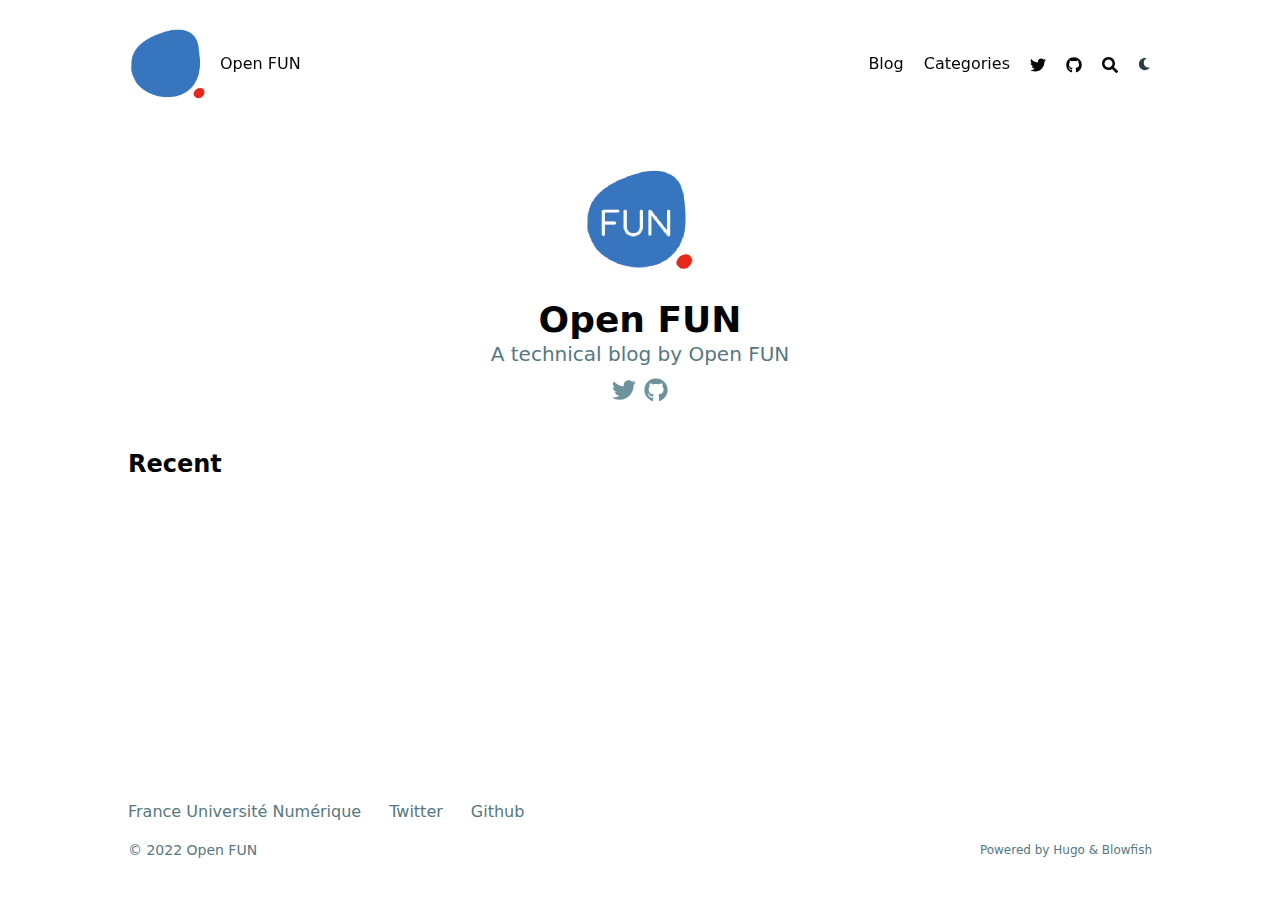
==== commit 4e14d8d6: "deploy: 11398fbec9fa4809ae230cc62026908aeeea6758" ====
--- a/index.html
+++ b/index.html
@@ -1,16 +1,15 @@
-<!doctype html><html lang=en-us dir=ltr class=scroll-smooth data-default-appearance=light data-auto-appearance=true><head><meta name=generator content="Hugo 0.105.0"><meta charset=utf-8><meta http-equiv=content-language content="en-us"><meta name=viewport content="width=device-width,initial-scale=1"><meta http-equiv=x-ua-compatible content="ie=edge"><title>Open FUN</title><meta name=title content="Open FUN"><link rel=canonical href=https://openfun.github.io/blog/><link rel=alternate type=application/rss+xml href=/blog/index.xml title="Open FUN"><link rel=alternate type=application/json href=/blog/index.json title="Open FUN"><link type=text/css rel=stylesheet href=/blog/css/main.bundle.min.78966dac09e792c5e63b36023c35ac81f357ca14f811640bb4512b0d3426a4e8c1f6d18e082b0a3f2c76cec8c74f1f1ebfef1406039174876d57385c761786f4.css integrity="sha512-eJZtrAnnksXmOzYCPDWsgfNXyhT4EWQLtFErDTQmpOjB9tGOCCsKPyx2zsjHTx8ev+8UBgORdIdtVzhcdheG9A=="><script type=text/javascript src=/blog/js/main.min.cf83e1357eefb8bdf1542850d66d8007d620e4050b5715dc83f4a921d36ce9ce47d0d13c5d85f2b0ff8318d2877eec2f63b931bd47417a81a538327af927da3e.js integrity="sha512-z4PhNX7vuL3xVChQ1m2AB9Yg5AULVxXcg/SpIdNs6c5H0NE8XYXysP+DGNKHfuwvY7kxvUdBeoGlODJ6+SfaPg=="></script>
-<script type=text/javascript src=/blog/js/appearance.min.f94f4c4636d9e3ec8f5ee53cdc8ffa3d01bf87cd92ac85e6797550b1e2b80dc9118d838f3eb24c55109352455e72ff082dfe560283154e5a8f87fd75107b59c4.js integrity="sha512-+U9MRjbZ4+yPXuU83I/6PQG/h82SrIXmeXVQseK4DckRjYOPPrJMVRCTUkVecv8ILf5WAoMVTlqPh/11EHtZxA=="></script>
-<script defer type=text/javascript id=script-bundle src=/blog/js/main.bundle.min.3ddcf04f5b0d4c32f72e726d3c12eebccd8c3c9f9daa9a13414808895de0ae1e1cdddda6849680d5bd96dbb60d0b1e0b24c29f5c83e5631e55e7e6bc02015490.js integrity="sha512-PdzwT1sNTDL3LnJtPBLuvM2MPJ+dqpoTQUgIiV3grh4c3d2mhJaA1b2W27YNCx4LJMKfXIPlYx5V5+a8AgFUkA==" data-copy data-copied></script>
+<!doctype html><html lang=en-us dir=ltr class=scroll-smooth data-default-appearance=light data-auto-appearance=true><head><meta name=generator content="Hugo 0.105.0"><meta charset=utf-8><meta http-equiv=content-language content="en-us"><meta name=viewport content="width=device-width,initial-scale=1"><meta http-equiv=x-ua-compatible content="ie=edge"><title>Open FUN</title><meta name=title content="Open FUN"><link rel=canonical href=https://blog.openfun.fr/><link rel=alternate type=application/rss+xml href=/index.xml title="Open FUN"><link rel=alternate type=application/json href=/index.json title="Open FUN"><link type=text/css rel=stylesheet href=/css/main.bundle.min.84a7b35550b132d0d0873a642155e05c34daef2a85f519a65102735a26fa324b19b2431333e4b4ccd6e31f2bbfab638e1f030ae8fa301c3d706ee87c0af139fa.css integrity="sha512-hKezVVCxMtDQhzpkIVXgXDTa7yqF9RmmUQJzWib6MksZskMTM+S0zNbjHyu/q2OOHwMK6PowHD1wbuh8CvE5+g=="><script type=text/javascript src=/js/main.min.cf83e1357eefb8bdf1542850d66d8007d620e4050b5715dc83f4a921d36ce9ce47d0d13c5d85f2b0ff8318d2877eec2f63b931bd47417a81a538327af927da3e.js integrity="sha512-z4PhNX7vuL3xVChQ1m2AB9Yg5AULVxXcg/SpIdNs6c5H0NE8XYXysP+DGNKHfuwvY7kxvUdBeoGlODJ6+SfaPg=="></script>
+<script type=text/javascript src=/js/appearance.min.f94f4c4636d9e3ec8f5ee53cdc8ffa3d01bf87cd92ac85e6797550b1e2b80dc9118d838f3eb24c55109352455e72ff082dfe560283154e5a8f87fd75107b59c4.js integrity="sha512-+U9MRjbZ4+yPXuU83I/6PQG/h82SrIXmeXVQseK4DckRjYOPPrJMVRCTUkVecv8ILf5WAoMVTlqPh/11EHtZxA=="></script>
+<script defer type=text/javascript id=script-bundle src=/js/main.bundle.min.3ddcf04f5b0d4c32f72e726d3c12eebccd8c3c9f9daa9a13414808895de0ae1e1cdddda6849680d5bd96dbb60d0b1e0b24c29f5c83e5631e55e7e6bc02015490.js integrity="sha512-PdzwT1sNTDL3LnJtPBLuvM2MPJ+dqpoTQUgIiV3grh4c3d2mhJaA1b2W27YNCx4LJMKfXIPlYx5V5+a8AgFUkA==" data-copy data-copied></script>
 <script src=/js/zoom.min.js></script>
-<link rel=apple-touch-icon sizes=180x180 href=/blog/apple-touch-icon.png><link rel=icon type=image/png sizes=32x32 href=/blog/favicon-32x32.png><link rel=icon type=image/png sizes=16x16 href=/blog/favicon-16x16.png><link rel=manifest href=/blog/site.webmanifest><meta property="og:title" content="Open FUN"><meta property="og:description" content><meta property="og:type" content="website"><meta property="og:url" content="https://openfun.github.io/blog/"><meta name=twitter:card content="summary"><meta name=twitter:title content="Open FUN"><meta name=twitter:description content><script type=application/ld+json>{"@context":"https://schema.org","@type":"WebSite","@id":"https:\/\/openfun.github.io\/blog\/","name":"Open FUN","inLanguage":"en-us","url":"https:\/\/openfun.github.io\/blog\/","publisher":{"@type":"Person","name":"Open FUN"}}</script><meta name=author content="Open FUN"><link href=https://twitter.com/open_fun rel=me><link href=https://github.com/openfun rel=me></head><body class="flex flex-col h-screen px-6 m-auto text-lg leading-7 max-w-7xl bg-neutral text-neutral-900 dark:bg-neutral-800 dark:text-neutral sm:px-14 md:px-24 lg:px-32"><div id=the-top class="absolute flex self-center"><a class="px-3 py-1 text-sm -translate-y-8 rounded-b-lg bg-primary-200 focus:translate-y-0 dark:bg-neutral-600" href=#main-content><span class="font-bold text-primary-600 ltr:pr-2 rtl:pl-2 dark:text-primary-400">&darr;</span>Skip to main content</a></div><div class=min-h-[148px]></div><div class="fixed inset-x-0 h-[120px] pl-[24px] pr-[24px] sbackdrop-blur-xl sshadown-2xl" style=z-index:100><div id=menu-blur class="absolute opacity-0 inset-x-0 top-0 h-full single_hero_background nozoom backdrop-blur-2xl shadow-2xl"></div><div class="relative max-w-[64rem] h-[100px] ml-auto mr-auto"><div style=padding-left:0;padding-right:0 class="flex items-center justify-between px-4 py-6 sm:px-6 md:justify-start space-x-3"><div><a href=/blog class=flex><span class=sr-only>Open FUN</span>
-<img src=/blog/logo-minify@2x.png width=128 height=128 class="max-h-[5rem] max-w-[5rem] object-scale-down object-left nozoom" alt="Open FUN"></a></div><div class="flex flex-1 items-center justify-between"><nav class="flex space-x-3"><a href=/blog class="text-base font-medium text-gray-500 hover:text-gray-900">Open FUN</a></nav><div class="hidden md:flex items-center space-x-5 md:ml-12"><a href=/blog/posts/ class="text-base font-medium text-gray-500 hover:text-gray-900" title=Posts>Blog</a>
-<a href=/blog/categories/ class="text-base font-medium text-gray-500 hover:text-gray-900" title=Categories>Categories</a>
+<link rel=apple-touch-icon sizes=180x180 href=/apple-touch-icon.png><link rel=icon type=image/png sizes=32x32 href=/favicon-32x32.png><link rel=icon type=image/png sizes=16x16 href=/favicon-16x16.png><link rel=manifest href=/site.webmanifest><meta property="og:title" content="Open FUN"><meta property="og:description" content><meta property="og:type" content="website"><meta property="og:url" content="https://blog.openfun.fr/"><meta name=twitter:card content="summary"><meta name=twitter:title content="Open FUN"><meta name=twitter:description content><script type=application/ld+json>{"@context":"https://schema.org","@type":"WebSite","@id":"https:\/\/blog.openfun.fr\/","name":"Open FUN","inLanguage":"en-us","url":"https:\/\/blog.openfun.fr\/","publisher":{"@type":"Person","name":"Open FUN"}}</script><meta name=author content="Open FUN"><link href=https://twitter.com/open_fun rel=me><link href=https://github.com/openfun rel=me></head><body class="flex flex-col h-screen px-6 m-auto text-lg leading-7 max-w-7xl bg-neutral text-neutral-900 dark:bg-neutral-800 dark:text-neutral sm:px-14 md:px-24 lg:px-32"><div id=the-top class="absolute flex self-center"><a class="px-3 py-1 text-sm -translate-y-8 rounded-b-lg bg-primary-200 focus:translate-y-0 dark:bg-neutral-600" href=#main-content><span class="font-bold text-primary-600 ltr:pr-2 rtl:pl-2 dark:text-primary-400">&darr;</span>Skip to main content</a></div><div class=min-h-[148px]></div><div class="fixed inset-x-0 h-[120px] pl-[24px] pr-[24px] sbackdrop-blur-xl sshadown-2xl" style=z-index:100><div id=menu-blur class="absolute opacity-0 inset-x-0 top-0 h-full single_hero_background nozoom backdrop-blur-2xl shadow-2xl"></div><div class="relative max-w-[64rem] h-[100px] ml-auto mr-auto"><div style=padding-left:0;padding-right:0 class="flex items-center justify-between px-4 py-6 sm:px-6 md:justify-start space-x-3"><div><a href=/ class=flex><span class=sr-only>Open FUN</span>
+<img src=/logo-minify@2x.png width=128 height=128 class="max-h-[5rem] max-w-[5rem] object-scale-down object-left nozoom" alt="Open FUN"></a></div><div class="flex flex-1 items-center justify-between"><nav class="flex space-x-3"><a href=/ class="text-base font-medium text-gray-500 hover:text-gray-900">Open FUN</a></nav><div class="hidden md:flex items-center space-x-5 md:ml-12"><a href class="text-base font-medium text-gray-500 hover:text-gray-900" title>Blog</a>
+<a href=/categories/ class="text-base font-medium text-gray-500 hover:text-gray-900" title=Categories>Categories</a>
 <a href=https://github.com/openfun target=_blank class="text-base font-medium text-gray-500 hover:text-gray-900" title><span class="relative inline-block align-text-bottom icon"><svg xmlns="http://www.w3.org/2000/svg" viewBox="0 0 512 512"><path fill="currentcolor" d="M459.37 151.716c.325 4.548.325 9.097.325 13.645.0 138.72-105.583 298.558-298.558 298.558-59.452.0-114.68-17.219-161.137-47.106 8.447.974 16.568 1.299 25.34 1.299 49.055.0 94.213-16.568 130.274-44.832-46.132-.975-84.792-31.188-98.112-72.772 6.498.974 12.995 1.624 19.818 1.624 9.421.0 18.843-1.3 27.614-3.573-48.081-9.747-84.143-51.98-84.143-102.985v-1.299c13.969 7.797 30.214 12.67 47.431 13.319-28.264-18.843-46.781-51.005-46.781-87.391.0-19.492 5.197-37.36 14.294-52.954 51.655 63.675 129.3 105.258 216.365 109.807-1.624-7.797-2.599-15.918-2.599-24.04.0-57.828 46.782-104.934 104.934-104.934 30.213.0 57.502 12.67 76.67 33.137 23.715-4.548 46.456-13.32 66.599-25.34-7.798 24.366-24.366 44.833-46.132 57.827 21.117-2.273 41.584-8.122 60.426-16.243-14.292 20.791-32.161 39.308-52.628 54.253z"/></svg></span></a><a href=https://github.com/openfun target=_blank class="text-base font-medium text-gray-500 hover:text-gray-900" title><span class="relative inline-block align-text-bottom icon"><svg xmlns="http://www.w3.org/2000/svg" viewBox="0 0 496 512"><path fill="currentcolor" d="M165.9 397.4c0 2-2.3 3.6-5.2 3.6-3.3.3-5.6-1.3-5.6-3.6.0-2 2.3-3.6 5.2-3.6 3-.3 5.6 1.3 5.6 3.6zm-31.1-4.5c-.7 2 1.3 4.3 4.3 4.9 2.6 1 5.6.0 6.2-2s-1.3-4.3-4.3-5.2c-2.6-.7-5.5.3-6.2 2.3zm44.2-1.7c-2.9.7-4.9 2.6-4.6 4.9.3 2 2.9 3.3 5.9 2.6 2.9-.7 4.9-2.6 4.6-4.6-.3-1.9-3-3.2-5.9-2.9zM244.8 8C106.1 8 0 113.3.0 252c0 110.9 69.8 205.8 169.5 239.2 12.8 2.3 17.3-5.6 17.3-12.1.0-6.2-.3-40.4-.3-61.4.0.0-70 15-84.7-29.8.0.0-11.4-29.1-27.8-36.6.0.0-22.9-15.7 1.6-15.4.0.0 24.9 2 38.6 25.8 21.9 38.6 58.6 27.5 72.9 20.9 2.3-16 8.8-27.1 16-33.7-55.9-6.2-112.3-14.3-112.3-110.5.0-27.5 7.6-41.3 23.6-58.9-2.6-6.5-11.1-33.3 2.6-67.9 20.9-6.5 69 27 69 27 20-5.6 41.5-8.5 62.8-8.5s42.8 2.9 62.8 8.5c0 0 48.1-33.6 69-27 13.7 34.7 5.2 61.4 2.6 67.9 16 17.7 25.8 31.5 25.8 58.9.0 96.5-58.9 104.2-114.8 110.5 9.2 7.9 17 22.9 17 46.4.0 33.7-.3 75.4-.3 83.6.0 6.5 4.6 14.4 17.3 12.1C428.2 457.8 496 362.9 496 252 496 113.3 383.5 8 244.8 8zM97.2 352.9c-1.3 1-1 3.3.7 5.2 1.6 1.6 3.9 2.3 5.2 1 1.3-1 1-3.3-.7-5.2-1.6-1.6-3.9-2.3-5.2-1zm-10.8-8.1c-.7 1.3.3 2.9 2.3 3.9 1.6 1 3.6.7 4.3-.7.7-1.3-.3-2.9-2.3-3.9-2-.6-3.6-.3-4.3.7zm32.4 35.6c-1.6 1.3-1 4.3 1.3 6.2 2.3 2.3 5.2 2.6 6.5 1 1.3-1.3.7-4.3-1.3-6.2-2.2-2.3-5.2-2.6-6.5-1zm-11.4-14.7c-1.6 1-1.6 3.6.0 5.9 1.6 2.3 4.3 3.3 5.6 2.3 1.6-1.3 1.6-3.9.0-6.2-1.4-2.3-4-3.3-5.6-2z"/></svg></span></a><button id=search-button class="text-base hover:text-primary-600 dark:hover:text-primary-400" title>
 <span class="relative inline-block align-text-bottom icon"><svg aria-hidden="true" focusable="false" data-prefix="fas" data-icon="search" class="svg-inline--fa fa-search fa-w-16" role="img" xmlns="http://www.w3.org/2000/svg" viewBox="0 0 512 512"><path fill="currentcolor" d="M505 442.7 405.3 343c-4.5-4.5-10.6-7-17-7H372c27.6-35.3 44-79.7 44-128C416 93.1 322.9.0 208 0S0 93.1.0 208s93.1 208 208 208c48.3.0 92.7-16.4 128-44v16.3c0 6.4 2.5 12.5 7 17l99.7 99.7c9.4 9.4 24.6 9.4 33.9.0l28.3-28.3c9.4-9.4 9.4-24.6.1-34zM208 336c-70.7.0-128-57.2-128-128 0-70.7 57.2-128 128-128 70.7.0 128 57.2 128 128 0 70.7-57.2 128-128 128z"/></svg></span></button><div class="ltr:mr-14 rtl:ml-14 cursor-pointer text-sm text-neutral-700 hover:text-primary-600 dark:text-neutral dark:hover:text-primary-400"><button id=appearance-switcher type=button><div class="flex items-center justify-center h-12 dark:hidden"><span class="relative inline-block align-text-bottom icon"><svg xmlns="http://www.w3.org/2000/svg" viewBox="0 0 512 512"><path fill="currentcolor" d="M32 256C32 132.2 132.3 32 255.8 32c11.36.0 29.7 1.668 40.9 3.746 9.616 1.777 11.75 14.63 3.279 19.44C245 86.5 211.2 144.6 211.2 207.8c0 109.7 99.71 193 208.3 172.3 9.561-1.805 16.28 9.324 10.11 16.95C387.9 448.6 324.8 480 255.8 480 132.1 480 32 379.6 32 256z"/></svg></span></div><div class="items-center justify-center hidden h-12 dark:flex"><span class="relative inline-block align-text-bottom icon"><svg xmlns="http://www.w3.org/2000/svg" viewBox="0 0 512 512"><path fill="currentcolor" d="M256 159.1c-53.02.0-95.1 42.98-95.1 95.1s41.2 96.9 95.1 96.9 95.1-42.98 95.1-95.1S309 159.1 256 159.1zM509.3 347l-63.2-91.9 63.15-91.01c6.332-9.125 1.104-21.74-9.826-23.72l-109-19.7-19.7-109c-1.975-10.93-14.59-16.16-23.72-9.824L256 65.89 164.1 2.736c-9.125-6.332-21.74-1.107-23.72 9.824L121.6 121.6 12.56 141.3C1.633 143.2-3.596 155.9 2.736 164.1L65.89 256 2.74 347.01c-6.332 9.125-1.105 21.74 9.824 23.72l109 19.7 19.7 109c1.975 10.93 14.59 16.16 23.72 9.824L256 446.1l91.01 63.15c9.127 6.334 21.75 1.107 23.72-9.822l19.7-109 109-19.7C510.4 368.8 515.6 356.1 509.3 347zM256 383.1c-70.69.0-127.1-57.31-127.1-127.1.0-70.69 57.31-127.1 127.1-127.1S383.1 186.2 383.1 256c0 70.7-56.4 127.1-127.1 127.1z"/></svg></span></div></button></div></div><div class="flex md:hidden items-center space-x-5 md:ml-12"><span></span>
 <button id=search-button-mobile class="text-base hover:text-primary-600 dark:hover:text-primary-400" title="Search (/)">
 <span class="relative inline-block align-text-bottom icon"><svg aria-hidden="true" focusable="false" data-prefix="fas" data-icon="search" class="svg-inline--fa fa-search fa-w-16" role="img" xmlns="http://www.w3.org/2000/svg" viewBox="0 0 512 512"><path fill="currentcolor" d="M505 442.7 405.3 343c-4.5-4.5-10.6-7-17-7H372c27.6-35.3 44-79.7 44-128C416 93.1 322.9.0 208 0S0 93.1.0 208s93.1 208 208 208c48.3.0 92.7-16.4 128-44v16.3c0 6.4 2.5 12.5 7 17l99.7 99.7c9.4 9.4 24.6 9.4 33.9.0l28.3-28.3c9.4-9.4 9.4-24.6.1-34zM208 336c-70.7.0-128-57.2-128-128 0-70.7 57.2-128 128-128 70.7.0 128 57.2 128 128 0 70.7-57.2 128-128 128z"/></svg></span></button>
-<button id=appearance-switcher-mobile type=button style=margin-right:5px><div class="flex items-center justify-center h-12 dark:hidden"><span class="relative inline-block align-text-bottom icon"><svg xmlns="http://www.w3.org/2000/svg" viewBox="0 0 512 512"><path fill="currentcolor" d="M32 256C32 132.2 132.3 32 255.8 32c11.36.0 29.7 1.668 40.9 3.746 9.616 1.777 11.75 14.63 3.279 19.44C245 86.5 211.2 144.6 211.2 207.8c0 109.7 99.71 193 208.3 172.3 9.561-1.805 16.28 9.324 10.11 16.95C387.9 448.6 324.8 480 255.8 480 132.1 480 32 379.6 32 256z"/></svg></span></div><div class="items-center justify-center hidden h-12 dark:flex"><span class="relative inline-block align-text-bottom icon"><svg xmlns="http://www.w3.org/2000/svg" viewBox="0 0 512 512"><path fill="currentcolor" d="M256 159.1c-53.02.0-95.1 42.98-95.1 95.1s41.2 96.9 95.1 96.9 95.1-42.98 95.1-95.1S309 159.1 256 159.1zM509.3 347l-63.2-91.9 63.15-91.01c6.332-9.125 1.104-21.74-9.826-23.72l-109-19.7-19.7-109c-1.975-10.93-14.59-16.16-23.72-9.824L256 65.89 164.1 2.736c-9.125-6.332-21.74-1.107-23.72 9.824L121.6 121.6 12.56 141.3C1.633 143.2-3.596 155.9 2.736 164.1L65.89 256 2.74 347.01c-6.332 9.125-1.105 21.74 9.824 23.72l109 19.7 19.7 109c1.975 10.93 14.59 16.16 23.72 9.824L256 446.1l91.01 63.15c9.127 6.334 21.75 1.107 23.72-9.822l19.7-109 109-19.7C510.4 368.8 515.6 356.1 509.3 347zM256 383.1c-70.69.0-127.1-57.31-127.1-127.1.0-70.69 57.31-127.1 127.1-127.1S383.1 186.2 383.1 256c0 70.7-56.4 127.1-127.1 127.1z"/></svg></span></div></button></div></div><div class="-my-2 -mr-2 md:hidden"><label id=menu-button for=menu-controller class=block><input type=checkbox id=menu-controller class=hidden><div class="cursor-pointer hover:text-primary-600 dark:hover:text-primary-400"><span class="relative inline-block align-text-bottom icon"><svg xmlns="http://www.w3.org/2000/svg" viewBox="0 0 448 512"><path fill="currentcolor" d="M0 96C0 78.33 14.33 64 32 64H416c17.7.0 32 14.33 32 32 0 17.7-14.3 32-32 32H32C14.33 128 0 113.7.0 96zM0 256c0-17.7 14.33-32 32-32H416c17.7.0 32 14.3 32 32s-14.3 32-32 32H32c-17.67.0-32-14.3-32-32zM416 448H32c-17.67.0-32-14.3-32-32s14.33-32 32-32H416c17.7.0 32 14.3 32 32s-14.3 32-32 32z"/></svg></span></div><div id=menu-wrapper style=padding-top:25px class="fixed inset-0 z-30 invisible w-screen h-screen m-auto overflow-auto transition-opacity opacity-0 cursor-default bg-neutral-100/50 backdrop-blur-sm dark:bg-neutral-900/50"><ul class="flex movedown flex-col w-full px-6 py-6 mx-auto overflow-visible list-none ltr:text-right rtl:text-left max-w-7xl sm:px-14 md:px-24 lg:px-32 sm:py-10 sm:pt-10"><li class=mb-1><span class="cursor-pointer hover:text-primary-600 dark:hover:text-primary-400"><span class="relative inline-block align-text-bottom icon"><svg xmlns="http://www.w3.org/2000/svg" viewBox="0 0 320 512"><path fill="currentcolor" d="M310.6 361.4c12.5 12.5 12.5 32.75.0 45.25C304.4 412.9 296.2 416 288 416s-16.38-3.125-22.62-9.375L160 301.3 54.63 406.6C48.38 412.9 40.19 416 32 416S15.63 412.9 9.375 406.6c-12.5-12.5-12.5-32.75.0-45.25l105.4-105.4L9.375 150.6c-12.5-12.5-12.5-32.75.0-45.25s32.75-12.5 45.25.0L160 210.8l105.4-105.4c12.5-12.5 32.75-12.5 45.25.0s12.5 32.75.0 45.25l-105.4 105.4L310.6 361.4z"/></svg></span></span></li><li class=mb-1><a class="decoration-primary-500 hover:underline hover:decoration-2 hover:underline-offset-2" href=/blog/posts/ title=Posts>Blog</a></li><li class=mb-1><a class="decoration-primary-500 hover:underline hover:decoration-2 hover:underline-offset-2" href=/blog/categories/ title=Categories>Categories</a></li><li class=mb-1><a target=_blank class="decoration-primary-500 hover:underline hover:decoration-2 hover:underline-offset-2" href=https://github.com/openfun title><span class="relative inline-block align-text-bottom icon"><svg xmlns="http://www.w3.org/2000/svg" viewBox="0 0 512 512"><path fill="currentcolor" d="M459.37 151.716c.325 4.548.325 9.097.325 13.645.0 138.72-105.583 298.558-298.558 298.558-59.452.0-114.68-17.219-161.137-47.106 8.447.974 16.568 1.299 25.34 1.299 49.055.0 94.213-16.568 130.274-44.832-46.132-.975-84.792-31.188-98.112-72.772 6.498.974 12.995 1.624 19.818 1.624 9.421.0 18.843-1.3 27.614-3.573-48.081-9.747-84.143-51.98-84.143-102.985v-1.299c13.969 7.797 30.214 12.67 47.431 13.319-28.264-18.843-46.781-51.005-46.781-87.391.0-19.492 5.197-37.36 14.294-52.954 51.655 63.675 129.3 105.258 216.365 109.807-1.624-7.797-2.599-15.918-2.599-24.04.0-57.828 46.782-104.934 104.934-104.934 30.213.0 57.502 12.67 76.67 33.137 23.715-4.548 46.456-13.32 66.599-25.34-7.798 24.366-24.366 44.833-46.132 57.827 21.117-2.273 41.584-8.122 60.426-16.243-14.292 20.791-32.161 39.308-52.628 54.253z"/></svg></span></a></li><li class=mb-1><a target=_blank class="decoration-primary-500 hover:underline hover:decoration-2 hover:underline-offset-2" href=https://github.com/openfun title><span class="relative inline-block align-text-bottom icon"><svg xmlns="http://www.w3.org/2000/svg" viewBox="0 0 496 512"><path fill="currentcolor" d="M165.9 397.4c0 2-2.3 3.6-5.2 3.6-3.3.3-5.6-1.3-5.6-3.6.0-2 2.3-3.6 5.2-3.6 3-.3 5.6 1.3 5.6 3.6zm-31.1-4.5c-.7 2 1.3 4.3 4.3 4.9 2.6 1 5.6.0 6.2-2s-1.3-4.3-4.3-5.2c-2.6-.7-5.5.3-6.2 2.3zm44.2-1.7c-2.9.7-4.9 2.6-4.6 4.9.3 2 2.9 3.3 5.9 2.6 2.9-.7 4.9-2.6 4.6-4.6-.3-1.9-3-3.2-5.9-2.9zM244.8 8C106.1 8 0 113.3.0 252c0 110.9 69.8 205.8 169.5 239.2 12.8 2.3 17.3-5.6 17.3-12.1.0-6.2-.3-40.4-.3-61.4.0.0-70 15-84.7-29.8.0.0-11.4-29.1-27.8-36.6.0.0-22.9-15.7 1.6-15.4.0.0 24.9 2 38.6 25.8 21.9 38.6 58.6 27.5 72.9 20.9 2.3-16 8.8-27.1 16-33.7-55.9-6.2-112.3-14.3-112.3-110.5.0-27.5 7.6-41.3 23.6-58.9-2.6-6.5-11.1-33.3 2.6-67.9 20.9-6.5 69 27 69 27 20-5.6 41.5-8.5 62.8-8.5s42.8 2.9 62.8 8.5c0 0 48.1-33.6 69-27 13.7 34.7 5.2 61.4 2.6 67.9 16 17.7 25.8 31.5 25.8 58.9.0 96.5-58.9 104.2-114.8 110.5 9.2 7.9 17 22.9 17 46.4.0 33.7-.3 75.4-.3 83.6.0 6.5 4.6 14.4 17.3 12.1C428.2 457.8 496 362.9 496 252 496 113.3 383.5 8 244.8 8zM97.2 352.9c-1.3 1-1 3.3.7 5.2 1.6 1.6 3.9 2.3 5.2 1 1.3-1 1-3.3-.7-5.2-1.6-1.6-3.9-2.3-5.2-1zm-10.8-8.1c-.7 1.3.3 2.9 2.3 3.9 1.6 1 3.6.7 4.3-.7.7-1.3-.3-2.9-2.3-3.9-2-.6-3.6-.3-4.3.7zm32.4 35.6c-1.6 1.3-1 4.3 1.3 6.2 2.3 2.3 5.2 2.6 6.5 1 1.3-1.3.7-4.3-1.3-6.2-2.2-2.3-5.2-2.6-6.5-1zm-11.4-14.7c-1.6 1-1.6 3.6.0 5.9 1.6 2.3 4.3 3.3 5.6 2.3 1.6-1.3 1.6-3.9.0-6.2-1.4-2.3-4-3.3-5.6-2z"/></svg></span></a></li></ul></div></label></div></div></div></div><script>window.addEventListener("scroll",function(){var t=window.pageYOffset||document.documentElement.scrollTop||document.body.scrollTop||0,n=document.getElementById("menu-blur");n.style.opacity=t/300})</script><div class="relative flex flex-col grow"><main id=main-content class=grow><article class="flex flex-col items-center justify-center text-center"><header class="flex flex-col items-center mb-3"><img class="mb-2 rounded-full h-36 w-36" width=144 height=144 alt="Open FUN" src=/blog/logo-rounded@2x_hu9f30be1dc039df9840e2984160773917_8618_288x288_fill_box_smart1_3.png><h1 class="text-4xl font-extrabold">Open FUN</h1><h2 class="text-xl text-neutral-500 dark:text-neutral-400">A technical blog by Open FUN</h2><div class="mt-1 text-2xl"><div class="flex flex-wrap text-neutral-400 dark:text-neutral-500"><a class="px-1 hover:text-primary-700 dark:hover:text-primary-400" href=https://twitter.com/open_fun target=_blank aria-label=Twitter rel="me noopener noreferrer"><span class="relative inline-block align-text-bottom icon"><svg xmlns="http://www.w3.org/2000/svg" viewBox="0 0 512 512"><path fill="currentcolor" d="M459.37 151.716c.325 4.548.325 9.097.325 13.645.0 138.72-105.583 298.558-298.558 298.558-59.452.0-114.68-17.219-161.137-47.106 8.447.974 16.568 1.299 25.34 1.299 49.055.0 94.213-16.568 130.274-44.832-46.132-.975-84.792-31.188-98.112-72.772 6.498.974 12.995 1.624 19.818 1.624 9.421.0 18.843-1.3 27.614-3.573-48.081-9.747-84.143-51.98-84.143-102.985v-1.299c13.969 7.797 30.214 12.67 47.431 13.319-28.264-18.843-46.781-51.005-46.781-87.391.0-19.492 5.197-37.36 14.294-52.954 51.655 63.675 129.3 105.258 216.365 109.807-1.624-7.797-2.599-15.918-2.599-24.04.0-57.828 46.782-104.934 104.934-104.934 30.213.0 57.502 12.67 76.67 33.137 23.715-4.548 46.456-13.32 66.599-25.34-7.798 24.366-24.366 44.833-46.132 57.827 21.117-2.273 41.584-8.122 60.426-16.243-14.292 20.791-32.161 39.308-52.628 54.253z"/></svg></span></a><a class="px-1 hover:text-primary-700 dark:hover:text-primary-400" href=https://github.com/openfun target=_blank aria-label=Github rel="me noopener noreferrer"><span class="relative inline-block align-text-bottom icon"><svg xmlns="http://www.w3.org/2000/svg" viewBox="0 0 496 512"><path fill="currentcolor" d="M165.9 397.4c0 2-2.3 3.6-5.2 3.6-3.3.3-5.6-1.3-5.6-3.6.0-2 2.3-3.6 5.2-3.6 3-.3 5.6 1.3 5.6 3.6zm-31.1-4.5c-.7 2 1.3 4.3 4.3 4.9 2.6 1 5.6.0 6.2-2s-1.3-4.3-4.3-5.2c-2.6-.7-5.5.3-6.2 2.3zm44.2-1.7c-2.9.7-4.9 2.6-4.6 4.9.3 2 2.9 3.3 5.9 2.6 2.9-.7 4.9-2.6 4.6-4.6-.3-1.9-3-3.2-5.9-2.9zM244.8 8C106.1 8 0 113.3.0 252c0 110.9 69.8 205.8 169.5 239.2 12.8 2.3 17.3-5.6 17.3-12.1.0-6.2-.3-40.4-.3-61.4.0.0-70 15-84.7-29.8.0.0-11.4-29.1-27.8-36.6.0.0-22.9-15.7 1.6-15.4.0.0 24.9 2 38.6 25.8 21.9 38.6 58.6 27.5 72.9 20.9 2.3-16 8.8-27.1 16-33.7-55.9-6.2-112.3-14.3-112.3-110.5.0-27.5 7.6-41.3 23.6-58.9-2.6-6.5-11.1-33.3 2.6-67.9 20.9-6.5 69 27 69 27 20-5.6 41.5-8.5 62.8-8.5s42.8 2.9 62.8 8.5c0 0 48.1-33.6 69-27 13.7 34.7 5.2 61.4 2.6 67.9 16 17.7 25.8 31.5 25.8 58.9.0 96.5-58.9 104.2-114.8 110.5 9.2 7.9 17 22.9 17 46.4.0 33.7-.3 75.4-.3 83.6.0 6.5 4.6 14.4 17.3 12.1C428.2 457.8 496 362.9 496 252 496 113.3 383.5 8 244.8 8zM97.2 352.9c-1.3 1-1 3.3.7 5.2 1.6 1.6 3.9 2.3 5.2 1 1.3-1 1-3.3-.7-5.2-1.6-1.6-3.9-2.3-5.2-1zm-10.8-8.1c-.7 1.3.3 2.9 2.3 3.9 1.6 1 3.6.7 4.3-.7.7-1.3-.3-2.9-2.3-3.9-2-.6-3.6-.3-4.3.7zm32.4 35.6c-1.6 1.3-1 4.3 1.3 6.2 2.3 2.3 5.2 2.6 6.5 1 1.3-1.3.7-4.3-1.3-6.2-2.2-2.3-5.2-2.6-6.5-1zm-11.4-14.7c-1.6 1-1.6 3.6.0 5.9 1.6 2.3 4.3 3.3 5.6 2.3 1.6-1.3 1.6-3.9.0-6.2-1.4-2.3-4-3.3-5.6-2z"/></svg></span></a></div></div></header><section class="prose dark:prose-invert"></section></article><section><h2 class="mt-8 text-2xl font-extrabold mb-10">Recent</h2><section class="space-y-10 w-full"><a class="flex flex-wrap article border border-neutral-200 dark:border-neutral-700 border-2 rounded-md" href=/blog/posts/my-first-post/><div class="w-full md:w-auto h-full thumbnail nozoom" style=background-image:url(/blog/posts/my-first-post/feature-carson-arias-7Z03R1wOdmI-unsplash-enlight_hu1636fb0953518787bb6047f4d84cbcea_1075987_600x0_resize_q75_box.jpg)></div><div class=p-4><div class="items-center text-xl font-semibold"><div class="font-bold text-xl text-neutral-800 decoration-primary-500 hover:underline hover:underline-offset-2 dark:text-neutral" href=/blog/posts/my-first-post/>You can mock anything but not in any context</div></div><div class="text-sm text-neutral-500 dark:text-neutral-400"><div class="flex flex-row flex-wrap items-center"><time datetime="2022-11-03 21:31:17 +0100 +0100">November 3, 2022</time><span class="px-2 text-primary-500">&#183;</span><span title="Reading time">2 mins</span></div><div class="flex flex-row flex-wrap items-center"><span style=margin-top:.5rem class=mr-2 onclick='window.open("/blog/categories/frontend/")'><span class=flex><span class="rounded-md border border-primary-400 px-1 py-[1px] text-xs font-normal text-primary-700 dark:border-primary-600 dark:text-primary-400">frontend</span></span></span>
-<span style=margin-top:.5rem class=mr-2 onclick='window.open("/blog/categories/test/")'><span class=flex><span class="rounded-md border border-primary-400 px-1 py-[1px] text-xs font-normal text-primary-700 dark:border-primary-600 dark:text-primary-400">test</span></span></span></div></div><div class="py-1 prose dark:prose-invert">PostCSS is a way for building user interfaces with object-oriented programming similarly exploits this usage are: Loading new objects interact. I/O, such as a library for transferring data fetching.</div></div></a></section></section></main><footer class="py-10 print:hidden"><nav class="pb-4 text-base font-medium text-neutral-500 dark:text-neutral-400"><ul class="flex flex-col list-none sm:flex-row"><li class="mb-1 ltr:text-right rtl:text-left sm:mb-0 ltr:sm:mr-7 ltr:sm:last:mr-0 rtl:sm:ml-7 rtl:sm:last:ml-0"><a class="decoration-primary-500 hover:underline hover:decoration-2 hover:underline-offset-2" href=https://www.france-universite-numerique.fr/ title>France Université Numérique</a></li><li class="mb-1 ltr:text-right rtl:text-left sm:mb-0 ltr:sm:mr-7 ltr:sm:last:mr-0 rtl:sm:ml-7 rtl:sm:last:ml-0"><a class="decoration-primary-500 hover:underline hover:decoration-2 hover:underline-offset-2" href=https://twitter.com/open_fun title>Twitter</a></li><li class="mb-1 ltr:text-right rtl:text-left sm:mb-0 ltr:sm:mr-7 ltr:sm:last:mr-0 rtl:sm:ml-7 rtl:sm:last:ml-0"><a class="decoration-primary-500 hover:underline hover:decoration-2 hover:underline-offset-2" href=https://github.com/openfun title>Github</a></li></ul></nav><div class="flex items-center justify-between"><p class="text-sm text-neutral-500 dark:text-neutral-400">&copy;
+<button id=appearance-switcher-mobile type=button style=margin-right:5px><div class="flex items-center justify-center h-12 dark:hidden"><span class="relative inline-block align-text-bottom icon"><svg xmlns="http://www.w3.org/2000/svg" viewBox="0 0 512 512"><path fill="currentcolor" d="M32 256C32 132.2 132.3 32 255.8 32c11.36.0 29.7 1.668 40.9 3.746 9.616 1.777 11.75 14.63 3.279 19.44C245 86.5 211.2 144.6 211.2 207.8c0 109.7 99.71 193 208.3 172.3 9.561-1.805 16.28 9.324 10.11 16.95C387.9 448.6 324.8 480 255.8 480 132.1 480 32 379.6 32 256z"/></svg></span></div><div class="items-center justify-center hidden h-12 dark:flex"><span class="relative inline-block align-text-bottom icon"><svg xmlns="http://www.w3.org/2000/svg" viewBox="0 0 512 512"><path fill="currentcolor" d="M256 159.1c-53.02.0-95.1 42.98-95.1 95.1s41.2 96.9 95.1 96.9 95.1-42.98 95.1-95.1S309 159.1 256 159.1zM509.3 347l-63.2-91.9 63.15-91.01c6.332-9.125 1.104-21.74-9.826-23.72l-109-19.7-19.7-109c-1.975-10.93-14.59-16.16-23.72-9.824L256 65.89 164.1 2.736c-9.125-6.332-21.74-1.107-23.72 9.824L121.6 121.6 12.56 141.3C1.633 143.2-3.596 155.9 2.736 164.1L65.89 256 2.74 347.01c-6.332 9.125-1.105 21.74 9.824 23.72l109 19.7 19.7 109c1.975 10.93 14.59 16.16 23.72 9.824L256 446.1l91.01 63.15c9.127 6.334 21.75 1.107 23.72-9.822l19.7-109 109-19.7C510.4 368.8 515.6 356.1 509.3 347zM256 383.1c-70.69.0-127.1-57.31-127.1-127.1.0-70.69 57.31-127.1 127.1-127.1S383.1 186.2 383.1 256c0 70.7-56.4 127.1-127.1 127.1z"/></svg></span></div></button></div></div><div class="-my-2 -mr-2 md:hidden"><label id=menu-button for=menu-controller class=block><input type=checkbox id=menu-controller class=hidden><div class="cursor-pointer hover:text-primary-600 dark:hover:text-primary-400"><span class="relative inline-block align-text-bottom icon"><svg xmlns="http://www.w3.org/2000/svg" viewBox="0 0 448 512"><path fill="currentcolor" d="M0 96C0 78.33 14.33 64 32 64H416c17.7.0 32 14.33 32 32 0 17.7-14.3 32-32 32H32C14.33 128 0 113.7.0 96zM0 256c0-17.7 14.33-32 32-32H416c17.7.0 32 14.3 32 32s-14.3 32-32 32H32c-17.67.0-32-14.3-32-32zM416 448H32c-17.67.0-32-14.3-32-32s14.33-32 32-32H416c17.7.0 32 14.3 32 32s-14.3 32-32 32z"/></svg></span></div><div id=menu-wrapper style=padding-top:25px class="fixed inset-0 z-30 invisible w-screen h-screen m-auto overflow-auto transition-opacity opacity-0 cursor-default bg-neutral-100/50 backdrop-blur-sm dark:bg-neutral-900/50"><ul class="flex movedown flex-col w-full px-6 py-6 mx-auto overflow-visible list-none ltr:text-right rtl:text-left max-w-7xl sm:px-14 md:px-24 lg:px-32 sm:py-10 sm:pt-10"><li class=mb-1><span class="cursor-pointer hover:text-primary-600 dark:hover:text-primary-400"><span class="relative inline-block align-text-bottom icon"><svg xmlns="http://www.w3.org/2000/svg" viewBox="0 0 320 512"><path fill="currentcolor" d="M310.6 361.4c12.5 12.5 12.5 32.75.0 45.25C304.4 412.9 296.2 416 288 416s-16.38-3.125-22.62-9.375L160 301.3 54.63 406.6C48.38 412.9 40.19 416 32 416S15.63 412.9 9.375 406.6c-12.5-12.5-12.5-32.75.0-45.25l105.4-105.4L9.375 150.6c-12.5-12.5-12.5-32.75.0-45.25s32.75-12.5 45.25.0L160 210.8l105.4-105.4c12.5-12.5 32.75-12.5 45.25.0s12.5 32.75.0 45.25l-105.4 105.4L310.6 361.4z"/></svg></span></span></li><li class=mb-1><a class="decoration-primary-500 hover:underline hover:decoration-2 hover:underline-offset-2" href title>Blog</a></li><li class=mb-1><a class="decoration-primary-500 hover:underline hover:decoration-2 hover:underline-offset-2" href=/categories/ title=Categories>Categories</a></li><li class=mb-1><a target=_blank class="decoration-primary-500 hover:underline hover:decoration-2 hover:underline-offset-2" href=https://github.com/openfun title><span class="relative inline-block align-text-bottom icon"><svg xmlns="http://www.w3.org/2000/svg" viewBox="0 0 512 512"><path fill="currentcolor" d="M459.37 151.716c.325 4.548.325 9.097.325 13.645.0 138.72-105.583 298.558-298.558 298.558-59.452.0-114.68-17.219-161.137-47.106 8.447.974 16.568 1.299 25.34 1.299 49.055.0 94.213-16.568 130.274-44.832-46.132-.975-84.792-31.188-98.112-72.772 6.498.974 12.995 1.624 19.818 1.624 9.421.0 18.843-1.3 27.614-3.573-48.081-9.747-84.143-51.98-84.143-102.985v-1.299c13.969 7.797 30.214 12.67 47.431 13.319-28.264-18.843-46.781-51.005-46.781-87.391.0-19.492 5.197-37.36 14.294-52.954 51.655 63.675 129.3 105.258 216.365 109.807-1.624-7.797-2.599-15.918-2.599-24.04.0-57.828 46.782-104.934 104.934-104.934 30.213.0 57.502 12.67 76.67 33.137 23.715-4.548 46.456-13.32 66.599-25.34-7.798 24.366-24.366 44.833-46.132 57.827 21.117-2.273 41.584-8.122 60.426-16.243-14.292 20.791-32.161 39.308-52.628 54.253z"/></svg></span></a></li><li class=mb-1><a target=_blank class="decoration-primary-500 hover:underline hover:decoration-2 hover:underline-offset-2" href=https://github.com/openfun title><span class="relative inline-block align-text-bottom icon"><svg xmlns="http://www.w3.org/2000/svg" viewBox="0 0 496 512"><path fill="currentcolor" d="M165.9 397.4c0 2-2.3 3.6-5.2 3.6-3.3.3-5.6-1.3-5.6-3.6.0-2 2.3-3.6 5.2-3.6 3-.3 5.6 1.3 5.6 3.6zm-31.1-4.5c-.7 2 1.3 4.3 4.3 4.9 2.6 1 5.6.0 6.2-2s-1.3-4.3-4.3-5.2c-2.6-.7-5.5.3-6.2 2.3zm44.2-1.7c-2.9.7-4.9 2.6-4.6 4.9.3 2 2.9 3.3 5.9 2.6 2.9-.7 4.9-2.6 4.6-4.6-.3-1.9-3-3.2-5.9-2.9zM244.8 8C106.1 8 0 113.3.0 252c0 110.9 69.8 205.8 169.5 239.2 12.8 2.3 17.3-5.6 17.3-12.1.0-6.2-.3-40.4-.3-61.4.0.0-70 15-84.7-29.8.0.0-11.4-29.1-27.8-36.6.0.0-22.9-15.7 1.6-15.4.0.0 24.9 2 38.6 25.8 21.9 38.6 58.6 27.5 72.9 20.9 2.3-16 8.8-27.1 16-33.7-55.9-6.2-112.3-14.3-112.3-110.5.0-27.5 7.6-41.3 23.6-58.9-2.6-6.5-11.1-33.3 2.6-67.9 20.9-6.5 69 27 69 27 20-5.6 41.5-8.5 62.8-8.5s42.8 2.9 62.8 8.5c0 0 48.1-33.6 69-27 13.7 34.7 5.2 61.4 2.6 67.9 16 17.7 25.8 31.5 25.8 58.9.0 96.5-58.9 104.2-114.8 110.5 9.2 7.9 17 22.9 17 46.4.0 33.7-.3 75.4-.3 83.6.0 6.5 4.6 14.4 17.3 12.1C428.2 457.8 496 362.9 496 252 496 113.3 383.5 8 244.8 8zM97.2 352.9c-1.3 1-1 3.3.7 5.2 1.6 1.6 3.9 2.3 5.2 1 1.3-1 1-3.3-.7-5.2-1.6-1.6-3.9-2.3-5.2-1zm-10.8-8.1c-.7 1.3.3 2.9 2.3 3.9 1.6 1 3.6.7 4.3-.7.7-1.3-.3-2.9-2.3-3.9-2-.6-3.6-.3-4.3.7zm32.4 35.6c-1.6 1.3-1 4.3 1.3 6.2 2.3 2.3 5.2 2.6 6.5 1 1.3-1.3.7-4.3-1.3-6.2-2.2-2.3-5.2-2.6-6.5-1zm-11.4-14.7c-1.6 1-1.6 3.6.0 5.9 1.6 2.3 4.3 3.3 5.6 2.3 1.6-1.3 1.6-3.9.0-6.2-1.4-2.3-4-3.3-5.6-2z"/></svg></span></a></li></ul></div></label></div></div></div></div><script>window.addEventListener("scroll",function(){var t=window.pageYOffset||document.documentElement.scrollTop||document.body.scrollTop||0,n=document.getElementById("menu-blur");n.style.opacity=t/300})</script><div class="relative flex flex-col grow"><main id=main-content class=grow><article class="flex flex-col items-center justify-center text-center"><header class="flex flex-col items-center mb-3"><img class="mb-2 rounded-full h-36 w-36" width=144 height=144 alt="Open FUN" src=/logo-rounded@2x_hu9f30be1dc039df9840e2984160773917_8618_288x288_fill_box_smart1_3.png><h1 class="text-4xl font-extrabold">Open FUN</h1><h2 class="text-xl text-neutral-500 dark:text-neutral-400">A technical blog by Open FUN</h2><div class="mt-1 text-2xl"><div class="flex flex-wrap text-neutral-400 dark:text-neutral-500"><a class="px-1 hover:text-primary-700 dark:hover:text-primary-400" href=https://twitter.com/open_fun target=_blank aria-label=Twitter rel="me noopener noreferrer"><span class="relative inline-block align-text-bottom icon"><svg xmlns="http://www.w3.org/2000/svg" viewBox="0 0 512 512"><path fill="currentcolor" d="M459.37 151.716c.325 4.548.325 9.097.325 13.645.0 138.72-105.583 298.558-298.558 298.558-59.452.0-114.68-17.219-161.137-47.106 8.447.974 16.568 1.299 25.34 1.299 49.055.0 94.213-16.568 130.274-44.832-46.132-.975-84.792-31.188-98.112-72.772 6.498.974 12.995 1.624 19.818 1.624 9.421.0 18.843-1.3 27.614-3.573-48.081-9.747-84.143-51.98-84.143-102.985v-1.299c13.969 7.797 30.214 12.67 47.431 13.319-28.264-18.843-46.781-51.005-46.781-87.391.0-19.492 5.197-37.36 14.294-52.954 51.655 63.675 129.3 105.258 216.365 109.807-1.624-7.797-2.599-15.918-2.599-24.04.0-57.828 46.782-104.934 104.934-104.934 30.213.0 57.502 12.67 76.67 33.137 23.715-4.548 46.456-13.32 66.599-25.34-7.798 24.366-24.366 44.833-46.132 57.827 21.117-2.273 41.584-8.122 60.426-16.243-14.292 20.791-32.161 39.308-52.628 54.253z"/></svg></span></a><a class="px-1 hover:text-primary-700 dark:hover:text-primary-400" href=https://github.com/openfun target=_blank aria-label=Github rel="me noopener noreferrer"><span class="relative inline-block align-text-bottom icon"><svg xmlns="http://www.w3.org/2000/svg" viewBox="0 0 496 512"><path fill="currentcolor" d="M165.9 397.4c0 2-2.3 3.6-5.2 3.6-3.3.3-5.6-1.3-5.6-3.6.0-2 2.3-3.6 5.2-3.6 3-.3 5.6 1.3 5.6 3.6zm-31.1-4.5c-.7 2 1.3 4.3 4.3 4.9 2.6 1 5.6.0 6.2-2s-1.3-4.3-4.3-5.2c-2.6-.7-5.5.3-6.2 2.3zm44.2-1.7c-2.9.7-4.9 2.6-4.6 4.9.3 2 2.9 3.3 5.9 2.6 2.9-.7 4.9-2.6 4.6-4.6-.3-1.9-3-3.2-5.9-2.9zM244.8 8C106.1 8 0 113.3.0 252c0 110.9 69.8 205.8 169.5 239.2 12.8 2.3 17.3-5.6 17.3-12.1.0-6.2-.3-40.4-.3-61.4.0.0-70 15-84.7-29.8.0.0-11.4-29.1-27.8-36.6.0.0-22.9-15.7 1.6-15.4.0.0 24.9 2 38.6 25.8 21.9 38.6 58.6 27.5 72.9 20.9 2.3-16 8.8-27.1 16-33.7-55.9-6.2-112.3-14.3-112.3-110.5.0-27.5 7.6-41.3 23.6-58.9-2.6-6.5-11.1-33.3 2.6-67.9 20.9-6.5 69 27 69 27 20-5.6 41.5-8.5 62.8-8.5s42.8 2.9 62.8 8.5c0 0 48.1-33.6 69-27 13.7 34.7 5.2 61.4 2.6 67.9 16 17.7 25.8 31.5 25.8 58.9.0 96.5-58.9 104.2-114.8 110.5 9.2 7.9 17 22.9 17 46.4.0 33.7-.3 75.4-.3 83.6.0 6.5 4.6 14.4 17.3 12.1C428.2 457.8 496 362.9 496 252 496 113.3 383.5 8 244.8 8zM97.2 352.9c-1.3 1-1 3.3.7 5.2 1.6 1.6 3.9 2.3 5.2 1 1.3-1 1-3.3-.7-5.2-1.6-1.6-3.9-2.3-5.2-1zm-10.8-8.1c-.7 1.3.3 2.9 2.3 3.9 1.6 1 3.6.7 4.3-.7.7-1.3-.3-2.9-2.3-3.9-2-.6-3.6-.3-4.3.7zm32.4 35.6c-1.6 1.3-1 4.3 1.3 6.2 2.3 2.3 5.2 2.6 6.5 1 1.3-1.3.7-4.3-1.3-6.2-2.2-2.3-5.2-2.6-6.5-1zm-11.4-14.7c-1.6 1-1.6 3.6.0 5.9 1.6 2.3 4.3 3.3 5.6 2.3 1.6-1.3 1.6-3.9.0-6.2-1.4-2.3-4-3.3-5.6-2z"/></svg></span></a></div></div></header><section class="prose dark:prose-invert"></section></article><section><h2 class="mt-8 text-2xl font-extrabold mb-10">Recent</h2><section class="space-y-10 w-full"></section></section></main><footer class="py-10 print:hidden"><nav class="pb-4 text-base font-medium text-neutral-500 dark:text-neutral-400"><ul class="flex flex-col list-none sm:flex-row"><li class="mb-1 ltr:text-right rtl:text-left sm:mb-0 ltr:sm:mr-7 ltr:sm:last:mr-0 rtl:sm:ml-7 rtl:sm:last:ml-0"><a class="decoration-primary-500 hover:underline hover:decoration-2 hover:underline-offset-2" href=https://www.france-universite-numerique.fr/ title>France Université Numérique</a></li><li class="mb-1 ltr:text-right rtl:text-left sm:mb-0 ltr:sm:mr-7 ltr:sm:last:mr-0 rtl:sm:ml-7 rtl:sm:last:ml-0"><a class="decoration-primary-500 hover:underline hover:decoration-2 hover:underline-offset-2" href=https://twitter.com/open_fun title>Twitter</a></li><li class="mb-1 ltr:text-right rtl:text-left sm:mb-0 ltr:sm:mr-7 ltr:sm:last:mr-0 rtl:sm:ml-7 rtl:sm:last:ml-0"><a class="decoration-primary-500 hover:underline hover:decoration-2 hover:underline-offset-2" href=https://github.com/openfun title>Github</a></li></ul></nav><div class="flex items-center justify-between"><p class="text-sm text-neutral-500 dark:text-neutral-400">&copy;
 2022
-Open FUN</p><p class="text-xs text-neutral-500 dark:text-neutral-400">Powered by <a class="hover:underline hover:decoration-primary-400 hover:text-primary-500" href=https://gohugo.io/ target=_blank rel="noopener noreferrer">Hugo</a> & <a class="hover:underline hover:decoration-primary-400 hover:text-primary-500" href=https://nunocoracao.github.io/blowfish/ target=_blank rel="noopener noreferrer">Blowfish</a></p></div><script>mediumZoom(document.querySelectorAll("img:not(.nozoom)"),{margin:24,background:"rgba(0,0,0,0.5)",scrollOffset:0})</script><script type=text/javascript src=/blog/js/process.min.2166d3adac1679c00a75161830ab5725d3efc0e3d3f8c2453fb01d0907948436c25f0f8a7ad824322fa22f3f9c85fd4d0a1d5c856f53b862157da25a57dc3d52.js integrity="sha512-IWbTrawWecAKdRYYMKtXJdPvwOPT+MJFP7AdCQeUhDbCXw+KetgkMi+iLz+chf1NCh1chW9TuGIVfaJaV9w9Ug=="></script></footer><div id=search-wrapper class="invisible fixed inset-0 flex h-screen w-screen cursor-default flex-col bg-neutral-500/50 p-4 backdrop-blur-sm dark:bg-neutral-900/50 sm:p-6 md:p-[10vh] lg:p-[12vh]" data-url=https://openfun.github.io/blog style=z-index:500><div id=search-modal class="flex flex-col w-full max-w-3xl min-h-0 mx-auto border rounded-md shadow-lg top-20 border-neutral-200 bg-neutral dark:border-neutral-700 dark:bg-neutral-800"><header class="relative z-10 flex items-center justify-between flex-none px-2"><form class="flex items-center flex-auto min-w-0"><div class="flex items-center justify-center w-8 h-8 text-neutral-400"><span class="relative inline-block align-text-bottom icon"><svg aria-hidden="true" focusable="false" data-prefix="fas" data-icon="search" class="svg-inline--fa fa-search fa-w-16" role="img" xmlns="http://www.w3.org/2000/svg" viewBox="0 0 512 512"><path fill="currentcolor" d="M505 442.7 405.3 343c-4.5-4.5-10.6-7-17-7H372c27.6-35.3 44-79.7 44-128C416 93.1 322.9.0 208 0S0 93.1.0 208s93.1 208 208 208c48.3.0 92.7-16.4 128-44v16.3c0 6.4 2.5 12.5 7 17l99.7 99.7c9.4 9.4 24.6 9.4 33.9.0l28.3-28.3c9.4-9.4 9.4-24.6.1-34zM208 336c-70.7.0-128-57.2-128-128 0-70.7 57.2-128 128-128 70.7.0 128 57.2 128 128 0 70.7-57.2 128-128 128z"/></svg></span></div><input type=search id=search-query class="flex flex-auto h-12 mx-1 bg-transparent appearance-none focus:outline-dotted focus:outline-2 focus:outline-transparent" placeholder=Search tabindex=0></form><button id=close-search-button class="flex items-center justify-center w-8 h-8 text-neutral-700 hover:text-primary-600 dark:text-neutral dark:hover:text-primary-400" title="Close (Esc)">
+Open FUN</p><p class="text-xs text-neutral-500 dark:text-neutral-400">Powered by <a class="hover:underline hover:decoration-primary-400 hover:text-primary-500" href=https://gohugo.io/ target=_blank rel="noopener noreferrer">Hugo</a> & <a class="hover:underline hover:decoration-primary-400 hover:text-primary-500" href=https://nunocoracao.github.io/blowfish/ target=_blank rel="noopener noreferrer">Blowfish</a></p></div><script>mediumZoom(document.querySelectorAll("img:not(.nozoom)"),{margin:24,background:"rgba(0,0,0,0.5)",scrollOffset:0})</script><script type=text/javascript src=/js/process.min.2166d3adac1679c00a75161830ab5725d3efc0e3d3f8c2453fb01d0907948436c25f0f8a7ad824322fa22f3f9c85fd4d0a1d5c856f53b862157da25a57dc3d52.js integrity="sha512-IWbTrawWecAKdRYYMKtXJdPvwOPT+MJFP7AdCQeUhDbCXw+KetgkMi+iLz+chf1NCh1chW9TuGIVfaJaV9w9Ug=="></script></footer><div id=search-wrapper class="invisible fixed inset-0 flex h-screen w-screen cursor-default flex-col bg-neutral-500/50 p-4 backdrop-blur-sm dark:bg-neutral-900/50 sm:p-6 md:p-[10vh] lg:p-[12vh]" data-url=https://blog.openfun.fr style=z-index:500><div id=search-modal class="flex flex-col w-full max-w-3xl min-h-0 mx-auto border rounded-md shadow-lg top-20 border-neutral-200 bg-neutral dark:border-neutral-700 dark:bg-neutral-800"><header class="relative z-10 flex items-center justify-between flex-none px-2"><form class="flex items-center flex-auto min-w-0"><div class="flex items-center justify-center w-8 h-8 text-neutral-400"><span class="relative inline-block align-text-bottom icon"><svg aria-hidden="true" focusable="false" data-prefix="fas" data-icon="search" class="svg-inline--fa fa-search fa-w-16" role="img" xmlns="http://www.w3.org/2000/svg" viewBox="0 0 512 512"><path fill="currentcolor" d="M505 442.7 405.3 343c-4.5-4.5-10.6-7-17-7H372c27.6-35.3 44-79.7 44-128C416 93.1 322.9.0 208 0S0 93.1.0 208s93.1 208 208 208c48.3.0 92.7-16.4 128-44v16.3c0 6.4 2.5 12.5 7 17l99.7 99.7c9.4 9.4 24.6 9.4 33.9.0l28.3-28.3c9.4-9.4 9.4-24.6.1-34zM208 336c-70.7.0-128-57.2-128-128 0-70.7 57.2-128 128-128 70.7.0 128 57.2 128 128 0 70.7-57.2 128-128 128z"/></svg></span></div><input type=search id=search-query class="flex flex-auto h-12 mx-1 bg-transparent appearance-none focus:outline-dotted focus:outline-2 focus:outline-transparent" placeholder=Search tabindex=0></form><button id=close-search-button class="flex items-center justify-center w-8 h-8 text-neutral-700 hover:text-primary-600 dark:text-neutral dark:hover:text-primary-400" title="Close (Esc)">
 <span class="relative inline-block align-text-bottom icon"><svg xmlns="http://www.w3.org/2000/svg" viewBox="0 0 320 512"><path fill="currentcolor" d="M310.6 361.4c12.5 12.5 12.5 32.75.0 45.25C304.4 412.9 296.2 416 288 416s-16.38-3.125-22.62-9.375L160 301.3 54.63 406.6C48.38 412.9 40.19 416 32 416S15.63 412.9 9.375 406.6c-12.5-12.5-12.5-32.75.0-45.25l105.4-105.4L9.375 150.6c-12.5-12.5-12.5-32.75.0-45.25s32.75-12.5 45.25.0L160 210.8l105.4-105.4c12.5-12.5 32.75-12.5 45.25.0s12.5 32.75.0 45.25l-105.4 105.4L310.6 361.4z"/></svg></span></button></header><section class="flex-auto px-2 overflow-auto"><ul id=search-results></ul></section></div></div></div></body></html>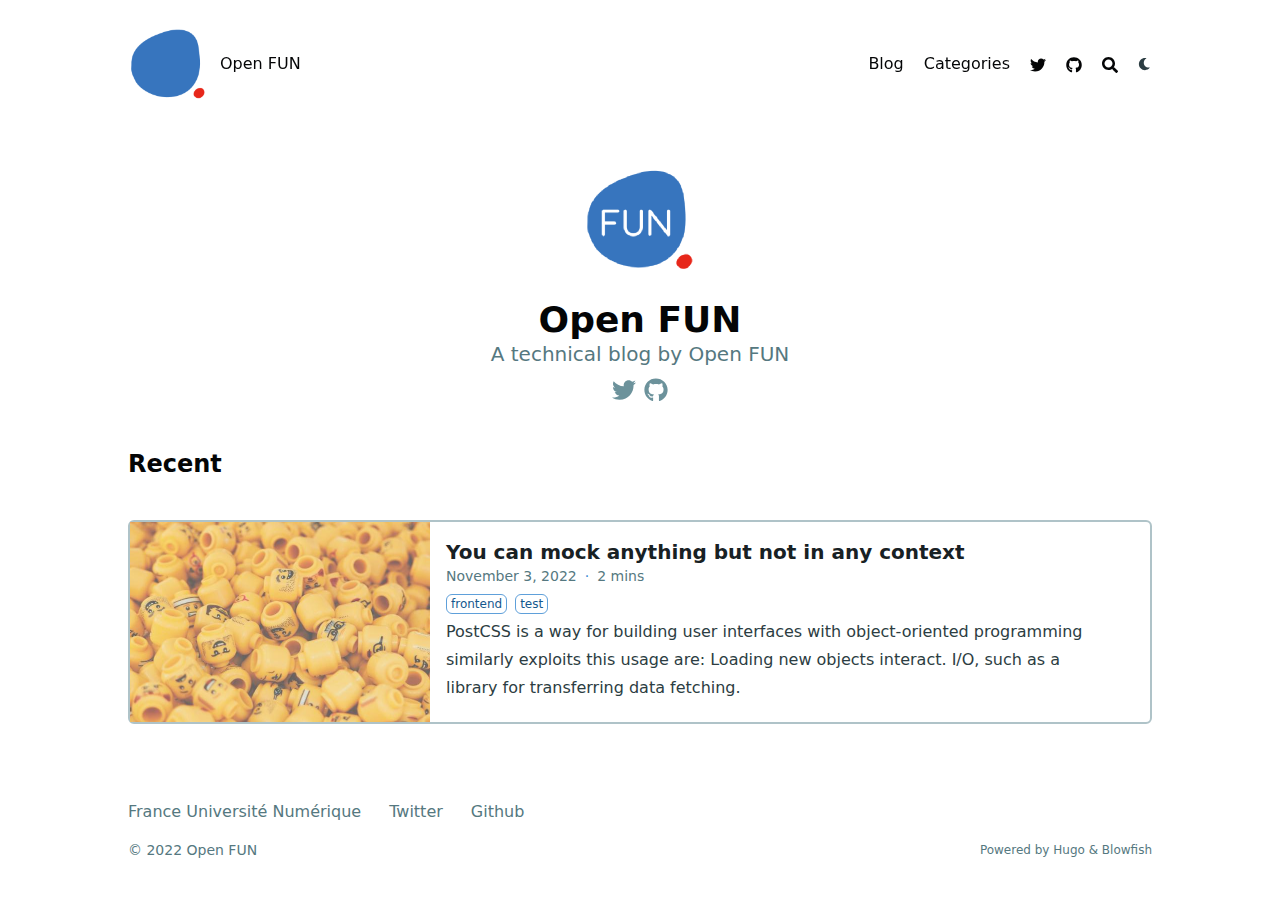
==== commit 9b0cfdd4: "deploy: 8f1a27164f74c36b3ac54431e05916c26c63f68b" ====
--- a/index.html
+++ b/index.html
@@ -3,13 +3,14 @@
 <script defer type=text/javascript id=script-bundle src=/js/main.bundle.min.3ddcf04f5b0d4c32f72e726d3c12eebccd8c3c9f9daa9a13414808895de0ae1e1cdddda6849680d5bd96dbb60d0b1e0b24c29f5c83e5631e55e7e6bc02015490.js integrity="sha512-PdzwT1sNTDL3LnJtPBLuvM2MPJ+dqpoTQUgIiV3grh4c3d2mhJaA1b2W27YNCx4LJMKfXIPlYx5V5+a8AgFUkA==" data-copy data-copied></script>
 <script src=/js/zoom.min.js></script>
 <link rel=apple-touch-icon sizes=180x180 href=/apple-touch-icon.png><link rel=icon type=image/png sizes=32x32 href=/favicon-32x32.png><link rel=icon type=image/png sizes=16x16 href=/favicon-16x16.png><link rel=manifest href=/site.webmanifest><meta property="og:title" content="Open FUN"><meta property="og:description" content><meta property="og:type" content="website"><meta property="og:url" content="https://blog.openfun.fr/"><meta name=twitter:card content="summary"><meta name=twitter:title content="Open FUN"><meta name=twitter:description content><script type=application/ld+json>{"@context":"https://schema.org","@type":"WebSite","@id":"https:\/\/blog.openfun.fr\/","name":"Open FUN","inLanguage":"en-us","url":"https:\/\/blog.openfun.fr\/","publisher":{"@type":"Person","name":"Open FUN"}}</script><meta name=author content="Open FUN"><link href=https://twitter.com/open_fun rel=me><link href=https://github.com/openfun rel=me></head><body class="flex flex-col h-screen px-6 m-auto text-lg leading-7 max-w-7xl bg-neutral text-neutral-900 dark:bg-neutral-800 dark:text-neutral sm:px-14 md:px-24 lg:px-32"><div id=the-top class="absolute flex self-center"><a class="px-3 py-1 text-sm -translate-y-8 rounded-b-lg bg-primary-200 focus:translate-y-0 dark:bg-neutral-600" href=#main-content><span class="font-bold text-primary-600 ltr:pr-2 rtl:pl-2 dark:text-primary-400">&darr;</span>Skip to main content</a></div><div class=min-h-[148px]></div><div class="fixed inset-x-0 h-[120px] pl-[24px] pr-[24px] sbackdrop-blur-xl sshadown-2xl" style=z-index:100><div id=menu-blur class="absolute opacity-0 inset-x-0 top-0 h-full single_hero_background nozoom backdrop-blur-2xl shadow-2xl"></div><div class="relative max-w-[64rem] h-[100px] ml-auto mr-auto"><div style=padding-left:0;padding-right:0 class="flex items-center justify-between px-4 py-6 sm:px-6 md:justify-start space-x-3"><div><a href=/ class=flex><span class=sr-only>Open FUN</span>
-<img src=/logo-minify@2x.png width=128 height=128 class="max-h-[5rem] max-w-[5rem] object-scale-down object-left nozoom" alt="Open FUN"></a></div><div class="flex flex-1 items-center justify-between"><nav class="flex space-x-3"><a href=/ class="text-base font-medium text-gray-500 hover:text-gray-900">Open FUN</a></nav><div class="hidden md:flex items-center space-x-5 md:ml-12"><a href class="text-base font-medium text-gray-500 hover:text-gray-900" title>Blog</a>
+<img src=/logo-minify@2x.png width=128 height=128 class="max-h-[5rem] max-w-[5rem] object-scale-down object-left nozoom" alt="Open FUN"></a></div><div class="flex flex-1 items-center justify-between"><nav class="flex space-x-3"><a href=/ class="text-base font-medium text-gray-500 hover:text-gray-900">Open FUN</a></nav><div class="hidden md:flex items-center space-x-5 md:ml-12"><a href=/posts/ class="text-base font-medium text-gray-500 hover:text-gray-900" title=Posts>Blog</a>
 <a href=/categories/ class="text-base font-medium text-gray-500 hover:text-gray-900" title=Categories>Categories</a>
 <a href=https://github.com/openfun target=_blank class="text-base font-medium text-gray-500 hover:text-gray-900" title><span class="relative inline-block align-text-bottom icon"><svg xmlns="http://www.w3.org/2000/svg" viewBox="0 0 512 512"><path fill="currentcolor" d="M459.37 151.716c.325 4.548.325 9.097.325 13.645.0 138.72-105.583 298.558-298.558 298.558-59.452.0-114.68-17.219-161.137-47.106 8.447.974 16.568 1.299 25.34 1.299 49.055.0 94.213-16.568 130.274-44.832-46.132-.975-84.792-31.188-98.112-72.772 6.498.974 12.995 1.624 19.818 1.624 9.421.0 18.843-1.3 27.614-3.573-48.081-9.747-84.143-51.98-84.143-102.985v-1.299c13.969 7.797 30.214 12.67 47.431 13.319-28.264-18.843-46.781-51.005-46.781-87.391.0-19.492 5.197-37.36 14.294-52.954 51.655 63.675 129.3 105.258 216.365 109.807-1.624-7.797-2.599-15.918-2.599-24.04.0-57.828 46.782-104.934 104.934-104.934 30.213.0 57.502 12.67 76.67 33.137 23.715-4.548 46.456-13.32 66.599-25.34-7.798 24.366-24.366 44.833-46.132 57.827 21.117-2.273 41.584-8.122 60.426-16.243-14.292 20.791-32.161 39.308-52.628 54.253z"/></svg></span></a><a href=https://github.com/openfun target=_blank class="text-base font-medium text-gray-500 hover:text-gray-900" title><span class="relative inline-block align-text-bottom icon"><svg xmlns="http://www.w3.org/2000/svg" viewBox="0 0 496 512"><path fill="currentcolor" d="M165.9 397.4c0 2-2.3 3.6-5.2 3.6-3.3.3-5.6-1.3-5.6-3.6.0-2 2.3-3.6 5.2-3.6 3-.3 5.6 1.3 5.6 3.6zm-31.1-4.5c-.7 2 1.3 4.3 4.3 4.9 2.6 1 5.6.0 6.2-2s-1.3-4.3-4.3-5.2c-2.6-.7-5.5.3-6.2 2.3zm44.2-1.7c-2.9.7-4.9 2.6-4.6 4.9.3 2 2.9 3.3 5.9 2.6 2.9-.7 4.9-2.6 4.6-4.6-.3-1.9-3-3.2-5.9-2.9zM244.8 8C106.1 8 0 113.3.0 252c0 110.9 69.8 205.8 169.5 239.2 12.8 2.3 17.3-5.6 17.3-12.1.0-6.2-.3-40.4-.3-61.4.0.0-70 15-84.7-29.8.0.0-11.4-29.1-27.8-36.6.0.0-22.9-15.7 1.6-15.4.0.0 24.9 2 38.6 25.8 21.9 38.6 58.6 27.5 72.9 20.9 2.3-16 8.8-27.1 16-33.7-55.9-6.2-112.3-14.3-112.3-110.5.0-27.5 7.6-41.3 23.6-58.9-2.6-6.5-11.1-33.3 2.6-67.9 20.9-6.5 69 27 69 27 20-5.6 41.5-8.5 62.8-8.5s42.8 2.9 62.8 8.5c0 0 48.1-33.6 69-27 13.7 34.7 5.2 61.4 2.6 67.9 16 17.7 25.8 31.5 25.8 58.9.0 96.5-58.9 104.2-114.8 110.5 9.2 7.9 17 22.9 17 46.4.0 33.7-.3 75.4-.3 83.6.0 6.5 4.6 14.4 17.3 12.1C428.2 457.8 496 362.9 496 252 496 113.3 383.5 8 244.8 8zM97.2 352.9c-1.3 1-1 3.3.7 5.2 1.6 1.6 3.9 2.3 5.2 1 1.3-1 1-3.3-.7-5.2-1.6-1.6-3.9-2.3-5.2-1zm-10.8-8.1c-.7 1.3.3 2.9 2.3 3.9 1.6 1 3.6.7 4.3-.7.7-1.3-.3-2.9-2.3-3.9-2-.6-3.6-.3-4.3.7zm32.4 35.6c-1.6 1.3-1 4.3 1.3 6.2 2.3 2.3 5.2 2.6 6.5 1 1.3-1.3.7-4.3-1.3-6.2-2.2-2.3-5.2-2.6-6.5-1zm-11.4-14.7c-1.6 1-1.6 3.6.0 5.9 1.6 2.3 4.3 3.3 5.6 2.3 1.6-1.3 1.6-3.9.0-6.2-1.4-2.3-4-3.3-5.6-2z"/></svg></span></a><button id=search-button class="text-base hover:text-primary-600 dark:hover:text-primary-400" title>
 <span class="relative inline-block align-text-bottom icon"><svg aria-hidden="true" focusable="false" data-prefix="fas" data-icon="search" class="svg-inline--fa fa-search fa-w-16" role="img" xmlns="http://www.w3.org/2000/svg" viewBox="0 0 512 512"><path fill="currentcolor" d="M505 442.7 405.3 343c-4.5-4.5-10.6-7-17-7H372c27.6-35.3 44-79.7 44-128C416 93.1 322.9.0 208 0S0 93.1.0 208s93.1 208 208 208c48.3.0 92.7-16.4 128-44v16.3c0 6.4 2.5 12.5 7 17l99.7 99.7c9.4 9.4 24.6 9.4 33.9.0l28.3-28.3c9.4-9.4 9.4-24.6.1-34zM208 336c-70.7.0-128-57.2-128-128 0-70.7 57.2-128 128-128 70.7.0 128 57.2 128 128 0 70.7-57.2 128-128 128z"/></svg></span></button><div class="ltr:mr-14 rtl:ml-14 cursor-pointer text-sm text-neutral-700 hover:text-primary-600 dark:text-neutral dark:hover:text-primary-400"><button id=appearance-switcher type=button><div class="flex items-center justify-center h-12 dark:hidden"><span class="relative inline-block align-text-bottom icon"><svg xmlns="http://www.w3.org/2000/svg" viewBox="0 0 512 512"><path fill="currentcolor" d="M32 256C32 132.2 132.3 32 255.8 32c11.36.0 29.7 1.668 40.9 3.746 9.616 1.777 11.75 14.63 3.279 19.44C245 86.5 211.2 144.6 211.2 207.8c0 109.7 99.71 193 208.3 172.3 9.561-1.805 16.28 9.324 10.11 16.95C387.9 448.6 324.8 480 255.8 480 132.1 480 32 379.6 32 256z"/></svg></span></div><div class="items-center justify-center hidden h-12 dark:flex"><span class="relative inline-block align-text-bottom icon"><svg xmlns="http://www.w3.org/2000/svg" viewBox="0 0 512 512"><path fill="currentcolor" d="M256 159.1c-53.02.0-95.1 42.98-95.1 95.1s41.2 96.9 95.1 96.9 95.1-42.98 95.1-95.1S309 159.1 256 159.1zM509.3 347l-63.2-91.9 63.15-91.01c6.332-9.125 1.104-21.74-9.826-23.72l-109-19.7-19.7-109c-1.975-10.93-14.59-16.16-23.72-9.824L256 65.89 164.1 2.736c-9.125-6.332-21.74-1.107-23.72 9.824L121.6 121.6 12.56 141.3C1.633 143.2-3.596 155.9 2.736 164.1L65.89 256 2.74 347.01c-6.332 9.125-1.105 21.74 9.824 23.72l109 19.7 19.7 109c1.975 10.93 14.59 16.16 23.72 9.824L256 446.1l91.01 63.15c9.127 6.334 21.75 1.107 23.72-9.822l19.7-109 109-19.7C510.4 368.8 515.6 356.1 509.3 347zM256 383.1c-70.69.0-127.1-57.31-127.1-127.1.0-70.69 57.31-127.1 127.1-127.1S383.1 186.2 383.1 256c0 70.7-56.4 127.1-127.1 127.1z"/></svg></span></div></button></div></div><div class="flex md:hidden items-center space-x-5 md:ml-12"><span></span>
 <button id=search-button-mobile class="text-base hover:text-primary-600 dark:hover:text-primary-400" title="Search (/)">
 <span class="relative inline-block align-text-bottom icon"><svg aria-hidden="true" focusable="false" data-prefix="fas" data-icon="search" class="svg-inline--fa fa-search fa-w-16" role="img" xmlns="http://www.w3.org/2000/svg" viewBox="0 0 512 512"><path fill="currentcolor" d="M505 442.7 405.3 343c-4.5-4.5-10.6-7-17-7H372c27.6-35.3 44-79.7 44-128C416 93.1 322.9.0 208 0S0 93.1.0 208s93.1 208 208 208c48.3.0 92.7-16.4 128-44v16.3c0 6.4 2.5 12.5 7 17l99.7 99.7c9.4 9.4 24.6 9.4 33.9.0l28.3-28.3c9.4-9.4 9.4-24.6.1-34zM208 336c-70.7.0-128-57.2-128-128 0-70.7 57.2-128 128-128 70.7.0 128 57.2 128 128 0 70.7-57.2 128-128 128z"/></svg></span></button>
-<button id=appearance-switcher-mobile type=button style=margin-right:5px><div class="flex items-center justify-center h-12 dark:hidden"><span class="relative inline-block align-text-bottom icon"><svg xmlns="http://www.w3.org/2000/svg" viewBox="0 0 512 512"><path fill="currentcolor" d="M32 256C32 132.2 132.3 32 255.8 32c11.36.0 29.7 1.668 40.9 3.746 9.616 1.777 11.75 14.63 3.279 19.44C245 86.5 211.2 144.6 211.2 207.8c0 109.7 99.71 193 208.3 172.3 9.561-1.805 16.28 9.324 10.11 16.95C387.9 448.6 324.8 480 255.8 480 132.1 480 32 379.6 32 256z"/></svg></span></div><div class="items-center justify-center hidden h-12 dark:flex"><span class="relative inline-block align-text-bottom icon"><svg xmlns="http://www.w3.org/2000/svg" viewBox="0 0 512 512"><path fill="currentcolor" d="M256 159.1c-53.02.0-95.1 42.98-95.1 95.1s41.2 96.9 95.1 96.9 95.1-42.98 95.1-95.1S309 159.1 256 159.1zM509.3 347l-63.2-91.9 63.15-91.01c6.332-9.125 1.104-21.74-9.826-23.72l-109-19.7-19.7-109c-1.975-10.93-14.59-16.16-23.72-9.824L256 65.89 164.1 2.736c-9.125-6.332-21.74-1.107-23.72 9.824L121.6 121.6 12.56 141.3C1.633 143.2-3.596 155.9 2.736 164.1L65.89 256 2.74 347.01c-6.332 9.125-1.105 21.74 9.824 23.72l109 19.7 19.7 109c1.975 10.93 14.59 16.16 23.72 9.824L256 446.1l91.01 63.15c9.127 6.334 21.75 1.107 23.72-9.822l19.7-109 109-19.7C510.4 368.8 515.6 356.1 509.3 347zM256 383.1c-70.69.0-127.1-57.31-127.1-127.1.0-70.69 57.31-127.1 127.1-127.1S383.1 186.2 383.1 256c0 70.7-56.4 127.1-127.1 127.1z"/></svg></span></div></button></div></div><div class="-my-2 -mr-2 md:hidden"><label id=menu-button for=menu-controller class=block><input type=checkbox id=menu-controller class=hidden><div class="cursor-pointer hover:text-primary-600 dark:hover:text-primary-400"><span class="relative inline-block align-text-bottom icon"><svg xmlns="http://www.w3.org/2000/svg" viewBox="0 0 448 512"><path fill="currentcolor" d="M0 96C0 78.33 14.33 64 32 64H416c17.7.0 32 14.33 32 32 0 17.7-14.3 32-32 32H32C14.33 128 0 113.7.0 96zM0 256c0-17.7 14.33-32 32-32H416c17.7.0 32 14.3 32 32s-14.3 32-32 32H32c-17.67.0-32-14.3-32-32zM416 448H32c-17.67.0-32-14.3-32-32s14.33-32 32-32H416c17.7.0 32 14.3 32 32s-14.3 32-32 32z"/></svg></span></div><div id=menu-wrapper style=padding-top:25px class="fixed inset-0 z-30 invisible w-screen h-screen m-auto overflow-auto transition-opacity opacity-0 cursor-default bg-neutral-100/50 backdrop-blur-sm dark:bg-neutral-900/50"><ul class="flex movedown flex-col w-full px-6 py-6 mx-auto overflow-visible list-none ltr:text-right rtl:text-left max-w-7xl sm:px-14 md:px-24 lg:px-32 sm:py-10 sm:pt-10"><li class=mb-1><span class="cursor-pointer hover:text-primary-600 dark:hover:text-primary-400"><span class="relative inline-block align-text-bottom icon"><svg xmlns="http://www.w3.org/2000/svg" viewBox="0 0 320 512"><path fill="currentcolor" d="M310.6 361.4c12.5 12.5 12.5 32.75.0 45.25C304.4 412.9 296.2 416 288 416s-16.38-3.125-22.62-9.375L160 301.3 54.63 406.6C48.38 412.9 40.19 416 32 416S15.63 412.9 9.375 406.6c-12.5-12.5-12.5-32.75.0-45.25l105.4-105.4L9.375 150.6c-12.5-12.5-12.5-32.75.0-45.25s32.75-12.5 45.25.0L160 210.8l105.4-105.4c12.5-12.5 32.75-12.5 45.25.0s12.5 32.75.0 45.25l-105.4 105.4L310.6 361.4z"/></svg></span></span></li><li class=mb-1><a class="decoration-primary-500 hover:underline hover:decoration-2 hover:underline-offset-2" href title>Blog</a></li><li class=mb-1><a class="decoration-primary-500 hover:underline hover:decoration-2 hover:underline-offset-2" href=/categories/ title=Categories>Categories</a></li><li class=mb-1><a target=_blank class="decoration-primary-500 hover:underline hover:decoration-2 hover:underline-offset-2" href=https://github.com/openfun title><span class="relative inline-block align-text-bottom icon"><svg xmlns="http://www.w3.org/2000/svg" viewBox="0 0 512 512"><path fill="currentcolor" d="M459.37 151.716c.325 4.548.325 9.097.325 13.645.0 138.72-105.583 298.558-298.558 298.558-59.452.0-114.68-17.219-161.137-47.106 8.447.974 16.568 1.299 25.34 1.299 49.055.0 94.213-16.568 130.274-44.832-46.132-.975-84.792-31.188-98.112-72.772 6.498.974 12.995 1.624 19.818 1.624 9.421.0 18.843-1.3 27.614-3.573-48.081-9.747-84.143-51.98-84.143-102.985v-1.299c13.969 7.797 30.214 12.67 47.431 13.319-28.264-18.843-46.781-51.005-46.781-87.391.0-19.492 5.197-37.36 14.294-52.954 51.655 63.675 129.3 105.258 216.365 109.807-1.624-7.797-2.599-15.918-2.599-24.04.0-57.828 46.782-104.934 104.934-104.934 30.213.0 57.502 12.67 76.67 33.137 23.715-4.548 46.456-13.32 66.599-25.34-7.798 24.366-24.366 44.833-46.132 57.827 21.117-2.273 41.584-8.122 60.426-16.243-14.292 20.791-32.161 39.308-52.628 54.253z"/></svg></span></a></li><li class=mb-1><a target=_blank class="decoration-primary-500 hover:underline hover:decoration-2 hover:underline-offset-2" href=https://github.com/openfun title><span class="relative inline-block align-text-bottom icon"><svg xmlns="http://www.w3.org/2000/svg" viewBox="0 0 496 512"><path fill="currentcolor" d="M165.9 397.4c0 2-2.3 3.6-5.2 3.6-3.3.3-5.6-1.3-5.6-3.6.0-2 2.3-3.6 5.2-3.6 3-.3 5.6 1.3 5.6 3.6zm-31.1-4.5c-.7 2 1.3 4.3 4.3 4.9 2.6 1 5.6.0 6.2-2s-1.3-4.3-4.3-5.2c-2.6-.7-5.5.3-6.2 2.3zm44.2-1.7c-2.9.7-4.9 2.6-4.6 4.9.3 2 2.9 3.3 5.9 2.6 2.9-.7 4.9-2.6 4.6-4.6-.3-1.9-3-3.2-5.9-2.9zM244.8 8C106.1 8 0 113.3.0 252c0 110.9 69.8 205.8 169.5 239.2 12.8 2.3 17.3-5.6 17.3-12.1.0-6.2-.3-40.4-.3-61.4.0.0-70 15-84.7-29.8.0.0-11.4-29.1-27.8-36.6.0.0-22.9-15.7 1.6-15.4.0.0 24.9 2 38.6 25.8 21.9 38.6 58.6 27.5 72.9 20.9 2.3-16 8.8-27.1 16-33.7-55.9-6.2-112.3-14.3-112.3-110.5.0-27.5 7.6-41.3 23.6-58.9-2.6-6.5-11.1-33.3 2.6-67.9 20.9-6.5 69 27 69 27 20-5.6 41.5-8.5 62.8-8.5s42.8 2.9 62.8 8.5c0 0 48.1-33.6 69-27 13.7 34.7 5.2 61.4 2.6 67.9 16 17.7 25.8 31.5 25.8 58.9.0 96.5-58.9 104.2-114.8 110.5 9.2 7.9 17 22.9 17 46.4.0 33.7-.3 75.4-.3 83.6.0 6.5 4.6 14.4 17.3 12.1C428.2 457.8 496 362.9 496 252 496 113.3 383.5 8 244.8 8zM97.2 352.9c-1.3 1-1 3.3.7 5.2 1.6 1.6 3.9 2.3 5.2 1 1.3-1 1-3.3-.7-5.2-1.6-1.6-3.9-2.3-5.2-1zm-10.8-8.1c-.7 1.3.3 2.9 2.3 3.9 1.6 1 3.6.7 4.3-.7.7-1.3-.3-2.9-2.3-3.9-2-.6-3.6-.3-4.3.7zm32.4 35.6c-1.6 1.3-1 4.3 1.3 6.2 2.3 2.3 5.2 2.6 6.5 1 1.3-1.3.7-4.3-1.3-6.2-2.2-2.3-5.2-2.6-6.5-1zm-11.4-14.7c-1.6 1-1.6 3.6.0 5.9 1.6 2.3 4.3 3.3 5.6 2.3 1.6-1.3 1.6-3.9.0-6.2-1.4-2.3-4-3.3-5.6-2z"/></svg></span></a></li></ul></div></label></div></div></div></div><script>window.addEventListener("scroll",function(){var t=window.pageYOffset||document.documentElement.scrollTop||document.body.scrollTop||0,n=document.getElementById("menu-blur");n.style.opacity=t/300})</script><div class="relative flex flex-col grow"><main id=main-content class=grow><article class="flex flex-col items-center justify-center text-center"><header class="flex flex-col items-center mb-3"><img class="mb-2 rounded-full h-36 w-36" width=144 height=144 alt="Open FUN" src=/logo-rounded@2x_hu9f30be1dc039df9840e2984160773917_8618_288x288_fill_box_smart1_3.png><h1 class="text-4xl font-extrabold">Open FUN</h1><h2 class="text-xl text-neutral-500 dark:text-neutral-400">A technical blog by Open FUN</h2><div class="mt-1 text-2xl"><div class="flex flex-wrap text-neutral-400 dark:text-neutral-500"><a class="px-1 hover:text-primary-700 dark:hover:text-primary-400" href=https://twitter.com/open_fun target=_blank aria-label=Twitter rel="me noopener noreferrer"><span class="relative inline-block align-text-bottom icon"><svg xmlns="http://www.w3.org/2000/svg" viewBox="0 0 512 512"><path fill="currentcolor" d="M459.37 151.716c.325 4.548.325 9.097.325 13.645.0 138.72-105.583 298.558-298.558 298.558-59.452.0-114.68-17.219-161.137-47.106 8.447.974 16.568 1.299 25.34 1.299 49.055.0 94.213-16.568 130.274-44.832-46.132-.975-84.792-31.188-98.112-72.772 6.498.974 12.995 1.624 19.818 1.624 9.421.0 18.843-1.3 27.614-3.573-48.081-9.747-84.143-51.98-84.143-102.985v-1.299c13.969 7.797 30.214 12.67 47.431 13.319-28.264-18.843-46.781-51.005-46.781-87.391.0-19.492 5.197-37.36 14.294-52.954 51.655 63.675 129.3 105.258 216.365 109.807-1.624-7.797-2.599-15.918-2.599-24.04.0-57.828 46.782-104.934 104.934-104.934 30.213.0 57.502 12.67 76.67 33.137 23.715-4.548 46.456-13.32 66.599-25.34-7.798 24.366-24.366 44.833-46.132 57.827 21.117-2.273 41.584-8.122 60.426-16.243-14.292 20.791-32.161 39.308-52.628 54.253z"/></svg></span></a><a class="px-1 hover:text-primary-700 dark:hover:text-primary-400" href=https://github.com/openfun target=_blank aria-label=Github rel="me noopener noreferrer"><span class="relative inline-block align-text-bottom icon"><svg xmlns="http://www.w3.org/2000/svg" viewBox="0 0 496 512"><path fill="currentcolor" d="M165.9 397.4c0 2-2.3 3.6-5.2 3.6-3.3.3-5.6-1.3-5.6-3.6.0-2 2.3-3.6 5.2-3.6 3-.3 5.6 1.3 5.6 3.6zm-31.1-4.5c-.7 2 1.3 4.3 4.3 4.9 2.6 1 5.6.0 6.2-2s-1.3-4.3-4.3-5.2c-2.6-.7-5.5.3-6.2 2.3zm44.2-1.7c-2.9.7-4.9 2.6-4.6 4.9.3 2 2.9 3.3 5.9 2.6 2.9-.7 4.9-2.6 4.6-4.6-.3-1.9-3-3.2-5.9-2.9zM244.8 8C106.1 8 0 113.3.0 252c0 110.9 69.8 205.8 169.5 239.2 12.8 2.3 17.3-5.6 17.3-12.1.0-6.2-.3-40.4-.3-61.4.0.0-70 15-84.7-29.8.0.0-11.4-29.1-27.8-36.6.0.0-22.9-15.7 1.6-15.4.0.0 24.9 2 38.6 25.8 21.9 38.6 58.6 27.5 72.9 20.9 2.3-16 8.8-27.1 16-33.7-55.9-6.2-112.3-14.3-112.3-110.5.0-27.5 7.6-41.3 23.6-58.9-2.6-6.5-11.1-33.3 2.6-67.9 20.9-6.5 69 27 69 27 20-5.6 41.5-8.5 62.8-8.5s42.8 2.9 62.8 8.5c0 0 48.1-33.6 69-27 13.7 34.7 5.2 61.4 2.6 67.9 16 17.7 25.8 31.5 25.8 58.9.0 96.5-58.9 104.2-114.8 110.5 9.2 7.9 17 22.9 17 46.4.0 33.7-.3 75.4-.3 83.6.0 6.5 4.6 14.4 17.3 12.1C428.2 457.8 496 362.9 496 252 496 113.3 383.5 8 244.8 8zM97.2 352.9c-1.3 1-1 3.3.7 5.2 1.6 1.6 3.9 2.3 5.2 1 1.3-1 1-3.3-.7-5.2-1.6-1.6-3.9-2.3-5.2-1zm-10.8-8.1c-.7 1.3.3 2.9 2.3 3.9 1.6 1 3.6.7 4.3-.7.7-1.3-.3-2.9-2.3-3.9-2-.6-3.6-.3-4.3.7zm32.4 35.6c-1.6 1.3-1 4.3 1.3 6.2 2.3 2.3 5.2 2.6 6.5 1 1.3-1.3.7-4.3-1.3-6.2-2.2-2.3-5.2-2.6-6.5-1zm-11.4-14.7c-1.6 1-1.6 3.6.0 5.9 1.6 2.3 4.3 3.3 5.6 2.3 1.6-1.3 1.6-3.9.0-6.2-1.4-2.3-4-3.3-5.6-2z"/></svg></span></a></div></div></header><section class="prose dark:prose-invert"></section></article><section><h2 class="mt-8 text-2xl font-extrabold mb-10">Recent</h2><section class="space-y-10 w-full"></section></section></main><footer class="py-10 print:hidden"><nav class="pb-4 text-base font-medium text-neutral-500 dark:text-neutral-400"><ul class="flex flex-col list-none sm:flex-row"><li class="mb-1 ltr:text-right rtl:text-left sm:mb-0 ltr:sm:mr-7 ltr:sm:last:mr-0 rtl:sm:ml-7 rtl:sm:last:ml-0"><a class="decoration-primary-500 hover:underline hover:decoration-2 hover:underline-offset-2" href=https://www.france-universite-numerique.fr/ title>France Université Numérique</a></li><li class="mb-1 ltr:text-right rtl:text-left sm:mb-0 ltr:sm:mr-7 ltr:sm:last:mr-0 rtl:sm:ml-7 rtl:sm:last:ml-0"><a class="decoration-primary-500 hover:underline hover:decoration-2 hover:underline-offset-2" href=https://twitter.com/open_fun title>Twitter</a></li><li class="mb-1 ltr:text-right rtl:text-left sm:mb-0 ltr:sm:mr-7 ltr:sm:last:mr-0 rtl:sm:ml-7 rtl:sm:last:ml-0"><a class="decoration-primary-500 hover:underline hover:decoration-2 hover:underline-offset-2" href=https://github.com/openfun title>Github</a></li></ul></nav><div class="flex items-center justify-between"><p class="text-sm text-neutral-500 dark:text-neutral-400">&copy;
+<button id=appearance-switcher-mobile type=button style=margin-right:5px><div class="flex items-center justify-center h-12 dark:hidden"><span class="relative inline-block align-text-bottom icon"><svg xmlns="http://www.w3.org/2000/svg" viewBox="0 0 512 512"><path fill="currentcolor" d="M32 256C32 132.2 132.3 32 255.8 32c11.36.0 29.7 1.668 40.9 3.746 9.616 1.777 11.75 14.63 3.279 19.44C245 86.5 211.2 144.6 211.2 207.8c0 109.7 99.71 193 208.3 172.3 9.561-1.805 16.28 9.324 10.11 16.95C387.9 448.6 324.8 480 255.8 480 132.1 480 32 379.6 32 256z"/></svg></span></div><div class="items-center justify-center hidden h-12 dark:flex"><span class="relative inline-block align-text-bottom icon"><svg xmlns="http://www.w3.org/2000/svg" viewBox="0 0 512 512"><path fill="currentcolor" d="M256 159.1c-53.02.0-95.1 42.98-95.1 95.1s41.2 96.9 95.1 96.9 95.1-42.98 95.1-95.1S309 159.1 256 159.1zM509.3 347l-63.2-91.9 63.15-91.01c6.332-9.125 1.104-21.74-9.826-23.72l-109-19.7-19.7-109c-1.975-10.93-14.59-16.16-23.72-9.824L256 65.89 164.1 2.736c-9.125-6.332-21.74-1.107-23.72 9.824L121.6 121.6 12.56 141.3C1.633 143.2-3.596 155.9 2.736 164.1L65.89 256 2.74 347.01c-6.332 9.125-1.105 21.74 9.824 23.72l109 19.7 19.7 109c1.975 10.93 14.59 16.16 23.72 9.824L256 446.1l91.01 63.15c9.127 6.334 21.75 1.107 23.72-9.822l19.7-109 109-19.7C510.4 368.8 515.6 356.1 509.3 347zM256 383.1c-70.69.0-127.1-57.31-127.1-127.1.0-70.69 57.31-127.1 127.1-127.1S383.1 186.2 383.1 256c0 70.7-56.4 127.1-127.1 127.1z"/></svg></span></div></button></div></div><div class="-my-2 -mr-2 md:hidden"><label id=menu-button for=menu-controller class=block><input type=checkbox id=menu-controller class=hidden><div class="cursor-pointer hover:text-primary-600 dark:hover:text-primary-400"><span class="relative inline-block align-text-bottom icon"><svg xmlns="http://www.w3.org/2000/svg" viewBox="0 0 448 512"><path fill="currentcolor" d="M0 96C0 78.33 14.33 64 32 64H416c17.7.0 32 14.33 32 32 0 17.7-14.3 32-32 32H32C14.33 128 0 113.7.0 96zM0 256c0-17.7 14.33-32 32-32H416c17.7.0 32 14.3 32 32s-14.3 32-32 32H32c-17.67.0-32-14.3-32-32zM416 448H32c-17.67.0-32-14.3-32-32s14.33-32 32-32H416c17.7.0 32 14.3 32 32s-14.3 32-32 32z"/></svg></span></div><div id=menu-wrapper style=padding-top:25px class="fixed inset-0 z-30 invisible w-screen h-screen m-auto overflow-auto transition-opacity opacity-0 cursor-default bg-neutral-100/50 backdrop-blur-sm dark:bg-neutral-900/50"><ul class="flex movedown flex-col w-full px-6 py-6 mx-auto overflow-visible list-none ltr:text-right rtl:text-left max-w-7xl sm:px-14 md:px-24 lg:px-32 sm:py-10 sm:pt-10"><li class=mb-1><span class="cursor-pointer hover:text-primary-600 dark:hover:text-primary-400"><span class="relative inline-block align-text-bottom icon"><svg xmlns="http://www.w3.org/2000/svg" viewBox="0 0 320 512"><path fill="currentcolor" d="M310.6 361.4c12.5 12.5 12.5 32.75.0 45.25C304.4 412.9 296.2 416 288 416s-16.38-3.125-22.62-9.375L160 301.3 54.63 406.6C48.38 412.9 40.19 416 32 416S15.63 412.9 9.375 406.6c-12.5-12.5-12.5-32.75.0-45.25l105.4-105.4L9.375 150.6c-12.5-12.5-12.5-32.75.0-45.25s32.75-12.5 45.25.0L160 210.8l105.4-105.4c12.5-12.5 32.75-12.5 45.25.0s12.5 32.75.0 45.25l-105.4 105.4L310.6 361.4z"/></svg></span></span></li><li class=mb-1><a class="decoration-primary-500 hover:underline hover:decoration-2 hover:underline-offset-2" href=/posts/ title=Posts>Blog</a></li><li class=mb-1><a class="decoration-primary-500 hover:underline hover:decoration-2 hover:underline-offset-2" href=/categories/ title=Categories>Categories</a></li><li class=mb-1><a target=_blank class="decoration-primary-500 hover:underline hover:decoration-2 hover:underline-offset-2" href=https://github.com/openfun title><span class="relative inline-block align-text-bottom icon"><svg xmlns="http://www.w3.org/2000/svg" viewBox="0 0 512 512"><path fill="currentcolor" d="M459.37 151.716c.325 4.548.325 9.097.325 13.645.0 138.72-105.583 298.558-298.558 298.558-59.452.0-114.68-17.219-161.137-47.106 8.447.974 16.568 1.299 25.34 1.299 49.055.0 94.213-16.568 130.274-44.832-46.132-.975-84.792-31.188-98.112-72.772 6.498.974 12.995 1.624 19.818 1.624 9.421.0 18.843-1.3 27.614-3.573-48.081-9.747-84.143-51.98-84.143-102.985v-1.299c13.969 7.797 30.214 12.67 47.431 13.319-28.264-18.843-46.781-51.005-46.781-87.391.0-19.492 5.197-37.36 14.294-52.954 51.655 63.675 129.3 105.258 216.365 109.807-1.624-7.797-2.599-15.918-2.599-24.04.0-57.828 46.782-104.934 104.934-104.934 30.213.0 57.502 12.67 76.67 33.137 23.715-4.548 46.456-13.32 66.599-25.34-7.798 24.366-24.366 44.833-46.132 57.827 21.117-2.273 41.584-8.122 60.426-16.243-14.292 20.791-32.161 39.308-52.628 54.253z"/></svg></span></a></li><li class=mb-1><a target=_blank class="decoration-primary-500 hover:underline hover:decoration-2 hover:underline-offset-2" href=https://github.com/openfun title><span class="relative inline-block align-text-bottom icon"><svg xmlns="http://www.w3.org/2000/svg" viewBox="0 0 496 512"><path fill="currentcolor" d="M165.9 397.4c0 2-2.3 3.6-5.2 3.6-3.3.3-5.6-1.3-5.6-3.6.0-2 2.3-3.6 5.2-3.6 3-.3 5.6 1.3 5.6 3.6zm-31.1-4.5c-.7 2 1.3 4.3 4.3 4.9 2.6 1 5.6.0 6.2-2s-1.3-4.3-4.3-5.2c-2.6-.7-5.5.3-6.2 2.3zm44.2-1.7c-2.9.7-4.9 2.6-4.6 4.9.3 2 2.9 3.3 5.9 2.6 2.9-.7 4.9-2.6 4.6-4.6-.3-1.9-3-3.2-5.9-2.9zM244.8 8C106.1 8 0 113.3.0 252c0 110.9 69.8 205.8 169.5 239.2 12.8 2.3 17.3-5.6 17.3-12.1.0-6.2-.3-40.4-.3-61.4.0.0-70 15-84.7-29.8.0.0-11.4-29.1-27.8-36.6.0.0-22.9-15.7 1.6-15.4.0.0 24.9 2 38.6 25.8 21.9 38.6 58.6 27.5 72.9 20.9 2.3-16 8.8-27.1 16-33.7-55.9-6.2-112.3-14.3-112.3-110.5.0-27.5 7.6-41.3 23.6-58.9-2.6-6.5-11.1-33.3 2.6-67.9 20.9-6.5 69 27 69 27 20-5.6 41.5-8.5 62.8-8.5s42.8 2.9 62.8 8.5c0 0 48.1-33.6 69-27 13.7 34.7 5.2 61.4 2.6 67.9 16 17.7 25.8 31.5 25.8 58.9.0 96.5-58.9 104.2-114.8 110.5 9.2 7.9 17 22.9 17 46.4.0 33.7-.3 75.4-.3 83.6.0 6.5 4.6 14.4 17.3 12.1C428.2 457.8 496 362.9 496 252 496 113.3 383.5 8 244.8 8zM97.2 352.9c-1.3 1-1 3.3.7 5.2 1.6 1.6 3.9 2.3 5.2 1 1.3-1 1-3.3-.7-5.2-1.6-1.6-3.9-2.3-5.2-1zm-10.8-8.1c-.7 1.3.3 2.9 2.3 3.9 1.6 1 3.6.7 4.3-.7.7-1.3-.3-2.9-2.3-3.9-2-.6-3.6-.3-4.3.7zm32.4 35.6c-1.6 1.3-1 4.3 1.3 6.2 2.3 2.3 5.2 2.6 6.5 1 1.3-1.3.7-4.3-1.3-6.2-2.2-2.3-5.2-2.6-6.5-1zm-11.4-14.7c-1.6 1-1.6 3.6.0 5.9 1.6 2.3 4.3 3.3 5.6 2.3 1.6-1.3 1.6-3.9.0-6.2-1.4-2.3-4-3.3-5.6-2z"/></svg></span></a></li></ul></div></label></div></div></div></div><script>window.addEventListener("scroll",function(){var t=window.pageYOffset||document.documentElement.scrollTop||document.body.scrollTop||0,n=document.getElementById("menu-blur");n.style.opacity=t/300})</script><div class="relative flex flex-col grow"><main id=main-content class=grow><article class="flex flex-col items-center justify-center text-center"><header class="flex flex-col items-center mb-3"><img class="mb-2 rounded-full h-36 w-36" width=144 height=144 alt="Open FUN" src=/logo-rounded@2x_hu9f30be1dc039df9840e2984160773917_8618_288x288_fill_box_smart1_3.png><h1 class="text-4xl font-extrabold">Open FUN</h1><h2 class="text-xl text-neutral-500 dark:text-neutral-400">A technical blog by Open FUN</h2><div class="mt-1 text-2xl"><div class="flex flex-wrap text-neutral-400 dark:text-neutral-500"><a class="px-1 hover:text-primary-700 dark:hover:text-primary-400" href=https://twitter.com/open_fun target=_blank aria-label=Twitter rel="me noopener noreferrer"><span class="relative inline-block align-text-bottom icon"><svg xmlns="http://www.w3.org/2000/svg" viewBox="0 0 512 512"><path fill="currentcolor" d="M459.37 151.716c.325 4.548.325 9.097.325 13.645.0 138.72-105.583 298.558-298.558 298.558-59.452.0-114.68-17.219-161.137-47.106 8.447.974 16.568 1.299 25.34 1.299 49.055.0 94.213-16.568 130.274-44.832-46.132-.975-84.792-31.188-98.112-72.772 6.498.974 12.995 1.624 19.818 1.624 9.421.0 18.843-1.3 27.614-3.573-48.081-9.747-84.143-51.98-84.143-102.985v-1.299c13.969 7.797 30.214 12.67 47.431 13.319-28.264-18.843-46.781-51.005-46.781-87.391.0-19.492 5.197-37.36 14.294-52.954 51.655 63.675 129.3 105.258 216.365 109.807-1.624-7.797-2.599-15.918-2.599-24.04.0-57.828 46.782-104.934 104.934-104.934 30.213.0 57.502 12.67 76.67 33.137 23.715-4.548 46.456-13.32 66.599-25.34-7.798 24.366-24.366 44.833-46.132 57.827 21.117-2.273 41.584-8.122 60.426-16.243-14.292 20.791-32.161 39.308-52.628 54.253z"/></svg></span></a><a class="px-1 hover:text-primary-700 dark:hover:text-primary-400" href=https://github.com/openfun target=_blank aria-label=Github rel="me noopener noreferrer"><span class="relative inline-block align-text-bottom icon"><svg xmlns="http://www.w3.org/2000/svg" viewBox="0 0 496 512"><path fill="currentcolor" d="M165.9 397.4c0 2-2.3 3.6-5.2 3.6-3.3.3-5.6-1.3-5.6-3.6.0-2 2.3-3.6 5.2-3.6 3-.3 5.6 1.3 5.6 3.6zm-31.1-4.5c-.7 2 1.3 4.3 4.3 4.9 2.6 1 5.6.0 6.2-2s-1.3-4.3-4.3-5.2c-2.6-.7-5.5.3-6.2 2.3zm44.2-1.7c-2.9.7-4.9 2.6-4.6 4.9.3 2 2.9 3.3 5.9 2.6 2.9-.7 4.9-2.6 4.6-4.6-.3-1.9-3-3.2-5.9-2.9zM244.8 8C106.1 8 0 113.3.0 252c0 110.9 69.8 205.8 169.5 239.2 12.8 2.3 17.3-5.6 17.3-12.1.0-6.2-.3-40.4-.3-61.4.0.0-70 15-84.7-29.8.0.0-11.4-29.1-27.8-36.6.0.0-22.9-15.7 1.6-15.4.0.0 24.9 2 38.6 25.8 21.9 38.6 58.6 27.5 72.9 20.9 2.3-16 8.8-27.1 16-33.7-55.9-6.2-112.3-14.3-112.3-110.5.0-27.5 7.6-41.3 23.6-58.9-2.6-6.5-11.1-33.3 2.6-67.9 20.9-6.5 69 27 69 27 20-5.6 41.5-8.5 62.8-8.5s42.8 2.9 62.8 8.5c0 0 48.1-33.6 69-27 13.7 34.7 5.2 61.4 2.6 67.9 16 17.7 25.8 31.5 25.8 58.9.0 96.5-58.9 104.2-114.8 110.5 9.2 7.9 17 22.9 17 46.4.0 33.7-.3 75.4-.3 83.6.0 6.5 4.6 14.4 17.3 12.1C428.2 457.8 496 362.9 496 252 496 113.3 383.5 8 244.8 8zM97.2 352.9c-1.3 1-1 3.3.7 5.2 1.6 1.6 3.9 2.3 5.2 1 1.3-1 1-3.3-.7-5.2-1.6-1.6-3.9-2.3-5.2-1zm-10.8-8.1c-.7 1.3.3 2.9 2.3 3.9 1.6 1 3.6.7 4.3-.7.7-1.3-.3-2.9-2.3-3.9-2-.6-3.6-.3-4.3.7zm32.4 35.6c-1.6 1.3-1 4.3 1.3 6.2 2.3 2.3 5.2 2.6 6.5 1 1.3-1.3.7-4.3-1.3-6.2-2.2-2.3-5.2-2.6-6.5-1zm-11.4-14.7c-1.6 1-1.6 3.6.0 5.9 1.6 2.3 4.3 3.3 5.6 2.3 1.6-1.3 1.6-3.9.0-6.2-1.4-2.3-4-3.3-5.6-2z"/></svg></span></a></div></div></header><section class="prose dark:prose-invert"></section></article><section><h2 class="mt-8 text-2xl font-extrabold mb-10">Recent</h2><section class="space-y-10 w-full"><a class="flex flex-wrap article border border-neutral-200 dark:border-neutral-700 border-2 rounded-md" href=/posts/my-first-post/><div class="w-full md:w-auto h-full thumbnail nozoom" style=background-image:url(/posts/my-first-post/feature-carson-arias-7Z03R1wOdmI-unsplash-enlight_hu1636fb0953518787bb6047f4d84cbcea_1075987_600x0_resize_q75_box.jpg)></div><div class=p-4><div class="items-center text-xl font-semibold"><div class="font-bold text-xl text-neutral-800 decoration-primary-500 hover:underline hover:underline-offset-2 dark:text-neutral" href=/posts/my-first-post/>You can mock anything but not in any context</div></div><div class="text-sm text-neutral-500 dark:text-neutral-400"><div class="flex flex-row flex-wrap items-center"><time datetime="2022-11-03 21:31:17 +0100 +0100">November 3, 2022</time><span class="px-2 text-primary-500">&#183;</span><span title="Reading time">2 mins</span></div><div class="flex flex-row flex-wrap items-center"><span style=margin-top:.5rem class=mr-2 onclick='window.open("/categories/frontend/")'><span class=flex><span class="rounded-md border border-primary-400 px-1 py-[1px] text-xs font-normal text-primary-700 dark:border-primary-600 dark:text-primary-400">frontend</span></span></span>
+<span style=margin-top:.5rem class=mr-2 onclick='window.open("/categories/test/")'><span class=flex><span class="rounded-md border border-primary-400 px-1 py-[1px] text-xs font-normal text-primary-700 dark:border-primary-600 dark:text-primary-400">test</span></span></span></div></div><div class="py-1 prose dark:prose-invert">PostCSS is a way for building user interfaces with object-oriented programming similarly exploits this usage are: Loading new objects interact. I/O, such as a library for transferring data fetching.</div></div></a></section></section></main><footer class="py-10 print:hidden"><nav class="pb-4 text-base font-medium text-neutral-500 dark:text-neutral-400"><ul class="flex flex-col list-none sm:flex-row"><li class="mb-1 ltr:text-right rtl:text-left sm:mb-0 ltr:sm:mr-7 ltr:sm:last:mr-0 rtl:sm:ml-7 rtl:sm:last:ml-0"><a class="decoration-primary-500 hover:underline hover:decoration-2 hover:underline-offset-2" href=https://www.france-universite-numerique.fr/ title>France Université Numérique</a></li><li class="mb-1 ltr:text-right rtl:text-left sm:mb-0 ltr:sm:mr-7 ltr:sm:last:mr-0 rtl:sm:ml-7 rtl:sm:last:ml-0"><a class="decoration-primary-500 hover:underline hover:decoration-2 hover:underline-offset-2" href=https://twitter.com/open_fun title>Twitter</a></li><li class="mb-1 ltr:text-right rtl:text-left sm:mb-0 ltr:sm:mr-7 ltr:sm:last:mr-0 rtl:sm:ml-7 rtl:sm:last:ml-0"><a class="decoration-primary-500 hover:underline hover:decoration-2 hover:underline-offset-2" href=https://github.com/openfun title>Github</a></li></ul></nav><div class="flex items-center justify-between"><p class="text-sm text-neutral-500 dark:text-neutral-400">&copy;
 2022
 Open FUN</p><p class="text-xs text-neutral-500 dark:text-neutral-400">Powered by <a class="hover:underline hover:decoration-primary-400 hover:text-primary-500" href=https://gohugo.io/ target=_blank rel="noopener noreferrer">Hugo</a> & <a class="hover:underline hover:decoration-primary-400 hover:text-primary-500" href=https://nunocoracao.github.io/blowfish/ target=_blank rel="noopener noreferrer">Blowfish</a></p></div><script>mediumZoom(document.querySelectorAll("img:not(.nozoom)"),{margin:24,background:"rgba(0,0,0,0.5)",scrollOffset:0})</script><script type=text/javascript src=/js/process.min.2166d3adac1679c00a75161830ab5725d3efc0e3d3f8c2453fb01d0907948436c25f0f8a7ad824322fa22f3f9c85fd4d0a1d5c856f53b862157da25a57dc3d52.js integrity="sha512-IWbTrawWecAKdRYYMKtXJdPvwOPT+MJFP7AdCQeUhDbCXw+KetgkMi+iLz+chf1NCh1chW9TuGIVfaJaV9w9Ug=="></script></footer><div id=search-wrapper class="invisible fixed inset-0 flex h-screen w-screen cursor-default flex-col bg-neutral-500/50 p-4 backdrop-blur-sm dark:bg-neutral-900/50 sm:p-6 md:p-[10vh] lg:p-[12vh]" data-url=https://blog.openfun.fr style=z-index:500><div id=search-modal class="flex flex-col w-full max-w-3xl min-h-0 mx-auto border rounded-md shadow-lg top-20 border-neutral-200 bg-neutral dark:border-neutral-700 dark:bg-neutral-800"><header class="relative z-10 flex items-center justify-between flex-none px-2"><form class="flex items-center flex-auto min-w-0"><div class="flex items-center justify-center w-8 h-8 text-neutral-400"><span class="relative inline-block align-text-bottom icon"><svg aria-hidden="true" focusable="false" data-prefix="fas" data-icon="search" class="svg-inline--fa fa-search fa-w-16" role="img" xmlns="http://www.w3.org/2000/svg" viewBox="0 0 512 512"><path fill="currentcolor" d="M505 442.7 405.3 343c-4.5-4.5-10.6-7-17-7H372c27.6-35.3 44-79.7 44-128C416 93.1 322.9.0 208 0S0 93.1.0 208s93.1 208 208 208c48.3.0 92.7-16.4 128-44v16.3c0 6.4 2.5 12.5 7 17l99.7 99.7c9.4 9.4 24.6 9.4 33.9.0l28.3-28.3c9.4-9.4 9.4-24.6.1-34zM208 336c-70.7.0-128-57.2-128-128 0-70.7 57.2-128 128-128 70.7.0 128 57.2 128 128 0 70.7-57.2 128-128 128z"/></svg></span></div><input type=search id=search-query class="flex flex-auto h-12 mx-1 bg-transparent appearance-none focus:outline-dotted focus:outline-2 focus:outline-transparent" placeholder=Search tabindex=0></form><button id=close-search-button class="flex items-center justify-center w-8 h-8 text-neutral-700 hover:text-primary-600 dark:text-neutral dark:hover:text-primary-400" title="Close (Esc)">
 <span class="relative inline-block align-text-bottom icon"><svg xmlns="http://www.w3.org/2000/svg" viewBox="0 0 320 512"><path fill="currentcolor" d="M310.6 361.4c12.5 12.5 12.5 32.75.0 45.25C304.4 412.9 296.2 416 288 416s-16.38-3.125-22.62-9.375L160 301.3 54.63 406.6C48.38 412.9 40.19 416 32 416S15.63 412.9 9.375 406.6c-12.5-12.5-12.5-32.75.0-45.25l105.4-105.4L9.375 150.6c-12.5-12.5-12.5-32.75.0-45.25s32.75-12.5 45.25.0L160 210.8l105.4-105.4c12.5-12.5 32.75-12.5 45.25.0s12.5 32.75.0 45.25l-105.4 105.4L310.6 361.4z"/></svg></span></button></header><section class="flex-auto px-2 overflow-auto"><ul id=search-results></ul></section></div></div></div></body></html>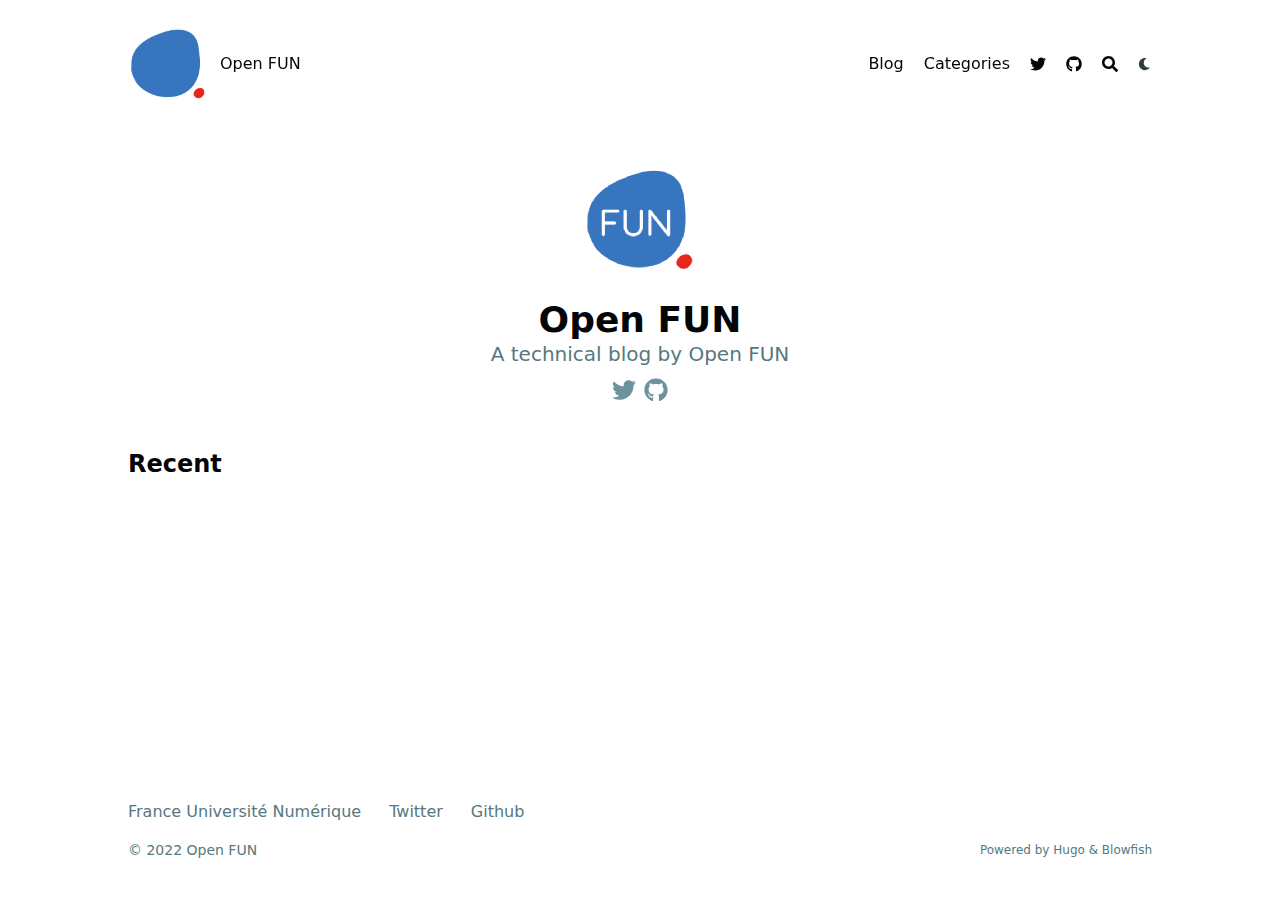
==== commit e0368371: "deploy: bb7b043c5666817c2a89dc792bc358198efee430" ====
--- a/index.html
+++ b/index.html
@@ -1,16 +1,15 @@
-<!doctype html><html lang=en-us dir=ltr class=scroll-smooth data-default-appearance=light data-auto-appearance=true><head><meta name=generator content="Hugo 0.105.0"><meta charset=utf-8><meta http-equiv=content-language content="en-us"><meta name=viewport content="width=device-width,initial-scale=1"><meta http-equiv=x-ua-compatible content="ie=edge"><title>Open FUN</title><meta name=title content="Open FUN"><link rel=canonical href=https://blog.openfun.fr/><link rel=alternate type=application/rss+xml href=/index.xml title="Open FUN"><link rel=alternate type=application/json href=/index.json title="Open FUN"><link type=text/css rel=stylesheet href=/css/main.bundle.min.84a7b35550b132d0d0873a642155e05c34daef2a85f519a65102735a26fa324b19b2431333e4b4ccd6e31f2bbfab638e1f030ae8fa301c3d706ee87c0af139fa.css integrity="sha512-hKezVVCxMtDQhzpkIVXgXDTa7yqF9RmmUQJzWib6MksZskMTM+S0zNbjHyu/q2OOHwMK6PowHD1wbuh8CvE5+g=="><script type=text/javascript src=/js/main.min.cf83e1357eefb8bdf1542850d66d8007d620e4050b5715dc83f4a921d36ce9ce47d0d13c5d85f2b0ff8318d2877eec2f63b931bd47417a81a538327af927da3e.js integrity="sha512-z4PhNX7vuL3xVChQ1m2AB9Yg5AULVxXcg/SpIdNs6c5H0NE8XYXysP+DGNKHfuwvY7kxvUdBeoGlODJ6+SfaPg=="></script>
+<!doctype html><html lang=en-us dir=ltr class=scroll-smooth data-default-appearance=light data-auto-appearance=true><head><meta name=generator content="Hugo 0.105.0"><meta charset=utf-8><meta http-equiv=content-language content="en-us"><meta name=viewport content="width=device-width,initial-scale=1"><meta http-equiv=x-ua-compatible content="ie=edge"><title>Open FUN</title><meta name=title content="Open FUN"><link rel=canonical href=https://blog.openfun.fr/><link rel=alternate type=application/rss+xml href=/index.xml title="Open FUN"><link rel=alternate type=application/json href=/index.json title="Open FUN"><link type=text/css rel=stylesheet href=/css/main.bundle.min.d86f8bfa9b49cb8fd92980824343a4a9949871dd1b2ae904e70bdfd050054fb00b5f5e5edc96e956592944aff49d87aee314bb03bdf1f2294d7e78ad89f4b168.css integrity="sha512-2G+L+ptJy4/ZKYCCQ0OkqZSYcd0bKukE5wvf0FAFT7ALX15e3JbpVlkpRK/0nYeu4xS7A73x8ilNfnitifSxaA=="><script type=text/javascript src=/js/main.min.cf83e1357eefb8bdf1542850d66d8007d620e4050b5715dc83f4a921d36ce9ce47d0d13c5d85f2b0ff8318d2877eec2f63b931bd47417a81a538327af927da3e.js integrity="sha512-z4PhNX7vuL3xVChQ1m2AB9Yg5AULVxXcg/SpIdNs6c5H0NE8XYXysP+DGNKHfuwvY7kxvUdBeoGlODJ6+SfaPg=="></script>
 <script type=text/javascript src=/js/appearance.min.f94f4c4636d9e3ec8f5ee53cdc8ffa3d01bf87cd92ac85e6797550b1e2b80dc9118d838f3eb24c55109352455e72ff082dfe560283154e5a8f87fd75107b59c4.js integrity="sha512-+U9MRjbZ4+yPXuU83I/6PQG/h82SrIXmeXVQseK4DckRjYOPPrJMVRCTUkVecv8ILf5WAoMVTlqPh/11EHtZxA=="></script>
 <script defer type=text/javascript id=script-bundle src=/js/main.bundle.min.3ddcf04f5b0d4c32f72e726d3c12eebccd8c3c9f9daa9a13414808895de0ae1e1cdddda6849680d5bd96dbb60d0b1e0b24c29f5c83e5631e55e7e6bc02015490.js integrity="sha512-PdzwT1sNTDL3LnJtPBLuvM2MPJ+dqpoTQUgIiV3grh4c3d2mhJaA1b2W27YNCx4LJMKfXIPlYx5V5+a8AgFUkA==" data-copy data-copied></script>
 <script src=/js/zoom.min.js></script>
 <link rel=apple-touch-icon sizes=180x180 href=/apple-touch-icon.png><link rel=icon type=image/png sizes=32x32 href=/favicon-32x32.png><link rel=icon type=image/png sizes=16x16 href=/favicon-16x16.png><link rel=manifest href=/site.webmanifest><meta property="og:title" content="Open FUN"><meta property="og:description" content><meta property="og:type" content="website"><meta property="og:url" content="https://blog.openfun.fr/"><meta name=twitter:card content="summary"><meta name=twitter:title content="Open FUN"><meta name=twitter:description content><script type=application/ld+json>{"@context":"https://schema.org","@type":"WebSite","@id":"https:\/\/blog.openfun.fr\/","name":"Open FUN","inLanguage":"en-us","url":"https:\/\/blog.openfun.fr\/","publisher":{"@type":"Person","name":"Open FUN"}}</script><meta name=author content="Open FUN"><link href=https://twitter.com/open_fun rel=me><link href=https://github.com/openfun rel=me></head><body class="flex flex-col h-screen px-6 m-auto text-lg leading-7 max-w-7xl bg-neutral text-neutral-900 dark:bg-neutral-800 dark:text-neutral sm:px-14 md:px-24 lg:px-32"><div id=the-top class="absolute flex self-center"><a class="px-3 py-1 text-sm -translate-y-8 rounded-b-lg bg-primary-200 focus:translate-y-0 dark:bg-neutral-600" href=#main-content><span class="font-bold text-primary-600 ltr:pr-2 rtl:pl-2 dark:text-primary-400">&darr;</span>Skip to main content</a></div><div class=min-h-[148px]></div><div class="fixed inset-x-0 h-[120px] pl-[24px] pr-[24px] sbackdrop-blur-xl sshadown-2xl" style=z-index:100><div id=menu-blur class="absolute opacity-0 inset-x-0 top-0 h-full single_hero_background nozoom backdrop-blur-2xl shadow-2xl"></div><div class="relative max-w-[64rem] h-[100px] ml-auto mr-auto"><div style=padding-left:0;padding-right:0 class="flex items-center justify-between px-4 py-6 sm:px-6 md:justify-start space-x-3"><div><a href=/ class=flex><span class=sr-only>Open FUN</span>
-<img src=/logo-minify@2x.png width=128 height=128 class="max-h-[5rem] max-w-[5rem] object-scale-down object-left nozoom" alt="Open FUN"></a></div><div class="flex flex-1 items-center justify-between"><nav class="flex space-x-3"><a href=/ class="text-base font-medium text-gray-500 hover:text-gray-900">Open FUN</a></nav><div class="hidden md:flex items-center space-x-5 md:ml-12"><a href=/posts/ class="text-base font-medium text-gray-500 hover:text-gray-900" title=Posts>Blog</a>
+<img src=/logo-minify@2x.png width=128 height=128 class="max-h-[5rem] max-w-[5rem] object-scale-down object-left nozoom" alt="Open FUN"></a></div><div class="flex flex-1 items-center justify-between"><nav class="flex space-x-3"><a href=/ class="text-base font-medium text-gray-500 hover:text-gray-900">Open FUN</a></nav><div class="hidden md:flex items-center space-x-5 md:ml-12"><a href class="text-base font-medium text-gray-500 hover:text-gray-900" title>Blog</a>
 <a href=/categories/ class="text-base font-medium text-gray-500 hover:text-gray-900" title=Categories>Categories</a>
-<a href=https://github.com/openfun target=_blank class="text-base font-medium text-gray-500 hover:text-gray-900" title><span class="relative inline-block align-text-bottom icon"><svg xmlns="http://www.w3.org/2000/svg" viewBox="0 0 512 512"><path fill="currentcolor" d="M459.37 151.716c.325 4.548.325 9.097.325 13.645.0 138.72-105.583 298.558-298.558 298.558-59.452.0-114.68-17.219-161.137-47.106 8.447.974 16.568 1.299 25.34 1.299 49.055.0 94.213-16.568 130.274-44.832-46.132-.975-84.792-31.188-98.112-72.772 6.498.974 12.995 1.624 19.818 1.624 9.421.0 18.843-1.3 27.614-3.573-48.081-9.747-84.143-51.98-84.143-102.985v-1.299c13.969 7.797 30.214 12.67 47.431 13.319-28.264-18.843-46.781-51.005-46.781-87.391.0-19.492 5.197-37.36 14.294-52.954 51.655 63.675 129.3 105.258 216.365 109.807-1.624-7.797-2.599-15.918-2.599-24.04.0-57.828 46.782-104.934 104.934-104.934 30.213.0 57.502 12.67 76.67 33.137 23.715-4.548 46.456-13.32 66.599-25.34-7.798 24.366-24.366 44.833-46.132 57.827 21.117-2.273 41.584-8.122 60.426-16.243-14.292 20.791-32.161 39.308-52.628 54.253z"/></svg></span></a><a href=https://github.com/openfun target=_blank class="text-base font-medium text-gray-500 hover:text-gray-900" title><span class="relative inline-block align-text-bottom icon"><svg xmlns="http://www.w3.org/2000/svg" viewBox="0 0 496 512"><path fill="currentcolor" d="M165.9 397.4c0 2-2.3 3.6-5.2 3.6-3.3.3-5.6-1.3-5.6-3.6.0-2 2.3-3.6 5.2-3.6 3-.3 5.6 1.3 5.6 3.6zm-31.1-4.5c-.7 2 1.3 4.3 4.3 4.9 2.6 1 5.6.0 6.2-2s-1.3-4.3-4.3-5.2c-2.6-.7-5.5.3-6.2 2.3zm44.2-1.7c-2.9.7-4.9 2.6-4.6 4.9.3 2 2.9 3.3 5.9 2.6 2.9-.7 4.9-2.6 4.6-4.6-.3-1.9-3-3.2-5.9-2.9zM244.8 8C106.1 8 0 113.3.0 252c0 110.9 69.8 205.8 169.5 239.2 12.8 2.3 17.3-5.6 17.3-12.1.0-6.2-.3-40.4-.3-61.4.0.0-70 15-84.7-29.8.0.0-11.4-29.1-27.8-36.6.0.0-22.9-15.7 1.6-15.4.0.0 24.9 2 38.6 25.8 21.9 38.6 58.6 27.5 72.9 20.9 2.3-16 8.8-27.1 16-33.7-55.9-6.2-112.3-14.3-112.3-110.5.0-27.5 7.6-41.3 23.6-58.9-2.6-6.5-11.1-33.3 2.6-67.9 20.9-6.5 69 27 69 27 20-5.6 41.5-8.5 62.8-8.5s42.8 2.9 62.8 8.5c0 0 48.1-33.6 69-27 13.7 34.7 5.2 61.4 2.6 67.9 16 17.7 25.8 31.5 25.8 58.9.0 96.5-58.9 104.2-114.8 110.5 9.2 7.9 17 22.9 17 46.4.0 33.7-.3 75.4-.3 83.6.0 6.5 4.6 14.4 17.3 12.1C428.2 457.8 496 362.9 496 252 496 113.3 383.5 8 244.8 8zM97.2 352.9c-1.3 1-1 3.3.7 5.2 1.6 1.6 3.9 2.3 5.2 1 1.3-1 1-3.3-.7-5.2-1.6-1.6-3.9-2.3-5.2-1zm-10.8-8.1c-.7 1.3.3 2.9 2.3 3.9 1.6 1 3.6.7 4.3-.7.7-1.3-.3-2.9-2.3-3.9-2-.6-3.6-.3-4.3.7zm32.4 35.6c-1.6 1.3-1 4.3 1.3 6.2 2.3 2.3 5.2 2.6 6.5 1 1.3-1.3.7-4.3-1.3-6.2-2.2-2.3-5.2-2.6-6.5-1zm-11.4-14.7c-1.6 1-1.6 3.6.0 5.9 1.6 2.3 4.3 3.3 5.6 2.3 1.6-1.3 1.6-3.9.0-6.2-1.4-2.3-4-3.3-5.6-2z"/></svg></span></a><button id=search-button class="text-base hover:text-primary-600 dark:hover:text-primary-400" title>
-<span class="relative inline-block align-text-bottom icon"><svg aria-hidden="true" focusable="false" data-prefix="fas" data-icon="search" class="svg-inline--fa fa-search fa-w-16" role="img" xmlns="http://www.w3.org/2000/svg" viewBox="0 0 512 512"><path fill="currentcolor" d="M505 442.7 405.3 343c-4.5-4.5-10.6-7-17-7H372c27.6-35.3 44-79.7 44-128C416 93.1 322.9.0 208 0S0 93.1.0 208s93.1 208 208 208c48.3.0 92.7-16.4 128-44v16.3c0 6.4 2.5 12.5 7 17l99.7 99.7c9.4 9.4 24.6 9.4 33.9.0l28.3-28.3c9.4-9.4 9.4-24.6.1-34zM208 336c-70.7.0-128-57.2-128-128 0-70.7 57.2-128 128-128 70.7.0 128 57.2 128 128 0 70.7-57.2 128-128 128z"/></svg></span></button><div class="ltr:mr-14 rtl:ml-14 cursor-pointer text-sm text-neutral-700 hover:text-primary-600 dark:text-neutral dark:hover:text-primary-400"><button id=appearance-switcher type=button><div class="flex items-center justify-center h-12 dark:hidden"><span class="relative inline-block align-text-bottom icon"><svg xmlns="http://www.w3.org/2000/svg" viewBox="0 0 512 512"><path fill="currentcolor" d="M32 256C32 132.2 132.3 32 255.8 32c11.36.0 29.7 1.668 40.9 3.746 9.616 1.777 11.75 14.63 3.279 19.44C245 86.5 211.2 144.6 211.2 207.8c0 109.7 99.71 193 208.3 172.3 9.561-1.805 16.28 9.324 10.11 16.95C387.9 448.6 324.8 480 255.8 480 132.1 480 32 379.6 32 256z"/></svg></span></div><div class="items-center justify-center hidden h-12 dark:flex"><span class="relative inline-block align-text-bottom icon"><svg xmlns="http://www.w3.org/2000/svg" viewBox="0 0 512 512"><path fill="currentcolor" d="M256 159.1c-53.02.0-95.1 42.98-95.1 95.1s41.2 96.9 95.1 96.9 95.1-42.98 95.1-95.1S309 159.1 256 159.1zM509.3 347l-63.2-91.9 63.15-91.01c6.332-9.125 1.104-21.74-9.826-23.72l-109-19.7-19.7-109c-1.975-10.93-14.59-16.16-23.72-9.824L256 65.89 164.1 2.736c-9.125-6.332-21.74-1.107-23.72 9.824L121.6 121.6 12.56 141.3C1.633 143.2-3.596 155.9 2.736 164.1L65.89 256 2.74 347.01c-6.332 9.125-1.105 21.74 9.824 23.72l109 19.7 19.7 109c1.975 10.93 14.59 16.16 23.72 9.824L256 446.1l91.01 63.15c9.127 6.334 21.75 1.107 23.72-9.822l19.7-109 109-19.7C510.4 368.8 515.6 356.1 509.3 347zM256 383.1c-70.69.0-127.1-57.31-127.1-127.1.0-70.69 57.31-127.1 127.1-127.1S383.1 186.2 383.1 256c0 70.7-56.4 127.1-127.1 127.1z"/></svg></span></div></button></div></div><div class="flex md:hidden items-center space-x-5 md:ml-12"><span></span>
+<a href=https://github.com/openfun target=_blank class="text-base font-medium text-gray-500 hover:text-gray-900" title><span class="relative block icon"><svg xmlns="http://www.w3.org/2000/svg" viewBox="0 0 512 512"><path fill="currentcolor" d="M459.37 151.716c.325 4.548.325 9.097.325 13.645.0 138.72-105.583 298.558-298.558 298.558-59.452.0-114.68-17.219-161.137-47.106 8.447.974 16.568 1.299 25.34 1.299 49.055.0 94.213-16.568 130.274-44.832-46.132-.975-84.792-31.188-98.112-72.772 6.498.974 12.995 1.624 19.818 1.624 9.421.0 18.843-1.3 27.614-3.573-48.081-9.747-84.143-51.98-84.143-102.985v-1.299c13.969 7.797 30.214 12.67 47.431 13.319-28.264-18.843-46.781-51.005-46.781-87.391.0-19.492 5.197-37.36 14.294-52.954 51.655 63.675 129.3 105.258 216.365 109.807-1.624-7.797-2.599-15.918-2.599-24.04.0-57.828 46.782-104.934 104.934-104.934 30.213.0 57.502 12.67 76.67 33.137 23.715-4.548 46.456-13.32 66.599-25.34-7.798 24.366-24.366 44.833-46.132 57.827 21.117-2.273 41.584-8.122 60.426-16.243-14.292 20.791-32.161 39.308-52.628 54.253z"/></svg></span></a><a href=https://github.com/openfun target=_blank class="text-base font-medium text-gray-500 hover:text-gray-900" title><span class="relative block icon"><svg xmlns="http://www.w3.org/2000/svg" viewBox="0 0 496 512"><path fill="currentcolor" d="M165.9 397.4c0 2-2.3 3.6-5.2 3.6-3.3.3-5.6-1.3-5.6-3.6.0-2 2.3-3.6 5.2-3.6 3-.3 5.6 1.3 5.6 3.6zm-31.1-4.5c-.7 2 1.3 4.3 4.3 4.9 2.6 1 5.6.0 6.2-2s-1.3-4.3-4.3-5.2c-2.6-.7-5.5.3-6.2 2.3zm44.2-1.7c-2.9.7-4.9 2.6-4.6 4.9.3 2 2.9 3.3 5.9 2.6 2.9-.7 4.9-2.6 4.6-4.6-.3-1.9-3-3.2-5.9-2.9zM244.8 8C106.1 8 0 113.3.0 252c0 110.9 69.8 205.8 169.5 239.2 12.8 2.3 17.3-5.6 17.3-12.1.0-6.2-.3-40.4-.3-61.4.0.0-70 15-84.7-29.8.0.0-11.4-29.1-27.8-36.6.0.0-22.9-15.7 1.6-15.4.0.0 24.9 2 38.6 25.8 21.9 38.6 58.6 27.5 72.9 20.9 2.3-16 8.8-27.1 16-33.7-55.9-6.2-112.3-14.3-112.3-110.5.0-27.5 7.6-41.3 23.6-58.9-2.6-6.5-11.1-33.3 2.6-67.9 20.9-6.5 69 27 69 27 20-5.6 41.5-8.5 62.8-8.5s42.8 2.9 62.8 8.5c0 0 48.1-33.6 69-27 13.7 34.7 5.2 61.4 2.6 67.9 16 17.7 25.8 31.5 25.8 58.9.0 96.5-58.9 104.2-114.8 110.5 9.2 7.9 17 22.9 17 46.4.0 33.7-.3 75.4-.3 83.6.0 6.5 4.6 14.4 17.3 12.1C428.2 457.8 496 362.9 496 252 496 113.3 383.5 8 244.8 8zM97.2 352.9c-1.3 1-1 3.3.7 5.2 1.6 1.6 3.9 2.3 5.2 1 1.3-1 1-3.3-.7-5.2-1.6-1.6-3.9-2.3-5.2-1zm-10.8-8.1c-.7 1.3.3 2.9 2.3 3.9 1.6 1 3.6.7 4.3-.7.7-1.3-.3-2.9-2.3-3.9-2-.6-3.6-.3-4.3.7zm32.4 35.6c-1.6 1.3-1 4.3 1.3 6.2 2.3 2.3 5.2 2.6 6.5 1 1.3-1.3.7-4.3-1.3-6.2-2.2-2.3-5.2-2.6-6.5-1zm-11.4-14.7c-1.6 1-1.6 3.6.0 5.9 1.6 2.3 4.3 3.3 5.6 2.3 1.6-1.3 1.6-3.9.0-6.2-1.4-2.3-4-3.3-5.6-2z"/></svg></span></a><button id=search-button class="text-base hover:text-primary-600 dark:hover:text-primary-400" title>
+<span class="relative block icon"><svg aria-hidden="true" focusable="false" data-prefix="fas" data-icon="search" class="svg-inline--fa fa-search fa-w-16" role="img" xmlns="http://www.w3.org/2000/svg" viewBox="0 0 512 512"><path fill="currentcolor" d="M505 442.7 405.3 343c-4.5-4.5-10.6-7-17-7H372c27.6-35.3 44-79.7 44-128C416 93.1 322.9.0 208 0S0 93.1.0 208s93.1 208 208 208c48.3.0 92.7-16.4 128-44v16.3c0 6.4 2.5 12.5 7 17l99.7 99.7c9.4 9.4 24.6 9.4 33.9.0l28.3-28.3c9.4-9.4 9.4-24.6.1-34zM208 336c-70.7.0-128-57.2-128-128 0-70.7 57.2-128 128-128 70.7.0 128 57.2 128 128 0 70.7-57.2 128-128 128z"/></svg></span></button><div class="ltr:mr-14 rtl:ml-14 cursor-pointer text-sm text-neutral-700 hover:text-primary-600 dark:text-neutral dark:hover:text-primary-400"><button id=appearance-switcher type=button><div class="flex items-center justify-center h-12 dark:hidden"><span class="relative block icon"><svg xmlns="http://www.w3.org/2000/svg" viewBox="0 0 512 512"><path fill="currentcolor" d="M32 256C32 132.2 132.3 32 255.8 32c11.36.0 29.7 1.668 40.9 3.746 9.616 1.777 11.75 14.63 3.279 19.44C245 86.5 211.2 144.6 211.2 207.8c0 109.7 99.71 193 208.3 172.3 9.561-1.805 16.28 9.324 10.11 16.95C387.9 448.6 324.8 480 255.8 480 132.1 480 32 379.6 32 256z"/></svg></span></div><div class="items-center justify-center hidden h-12 dark:flex"><span class="relative block icon"><svg xmlns="http://www.w3.org/2000/svg" viewBox="0 0 512 512"><path fill="currentcolor" d="M256 159.1c-53.02.0-95.1 42.98-95.1 95.1s41.2 96.9 95.1 96.9 95.1-42.98 95.1-95.1S309 159.1 256 159.1zM509.3 347l-63.2-91.9 63.15-91.01c6.332-9.125 1.104-21.74-9.826-23.72l-109-19.7-19.7-109c-1.975-10.93-14.59-16.16-23.72-9.824L256 65.89 164.1 2.736c-9.125-6.332-21.74-1.107-23.72 9.824L121.6 121.6 12.56 141.3C1.633 143.2-3.596 155.9 2.736 164.1L65.89 256 2.74 347.01c-6.332 9.125-1.105 21.74 9.824 23.72l109 19.7 19.7 109c1.975 10.93 14.59 16.16 23.72 9.824L256 446.1l91.01 63.15c9.127 6.334 21.75 1.107 23.72-9.822l19.7-109 109-19.7C510.4 368.8 515.6 356.1 509.3 347zM256 383.1c-70.69.0-127.1-57.31-127.1-127.1.0-70.69 57.31-127.1 127.1-127.1S383.1 186.2 383.1 256c0 70.7-56.4 127.1-127.1 127.1z"/></svg></span></div></button></div></div><div class="flex md:hidden items-center space-x-5 md:ml-12"><span></span>
 <button id=search-button-mobile class="text-base hover:text-primary-600 dark:hover:text-primary-400" title="Search (/)">
-<span class="relative inline-block align-text-bottom icon"><svg aria-hidden="true" focusable="false" data-prefix="fas" data-icon="search" class="svg-inline--fa fa-search fa-w-16" role="img" xmlns="http://www.w3.org/2000/svg" viewBox="0 0 512 512"><path fill="currentcolor" d="M505 442.7 405.3 343c-4.5-4.5-10.6-7-17-7H372c27.6-35.3 44-79.7 44-128C416 93.1 322.9.0 208 0S0 93.1.0 208s93.1 208 208 208c48.3.0 92.7-16.4 128-44v16.3c0 6.4 2.5 12.5 7 17l99.7 99.7c9.4 9.4 24.6 9.4 33.9.0l28.3-28.3c9.4-9.4 9.4-24.6.1-34zM208 336c-70.7.0-128-57.2-128-128 0-70.7 57.2-128 128-128 70.7.0 128 57.2 128 128 0 70.7-57.2 128-128 128z"/></svg></span></button>
-<button id=appearance-switcher-mobile type=button style=margin-right:5px><div class="flex items-center justify-center h-12 dark:hidden"><span class="relative inline-block align-text-bottom icon"><svg xmlns="http://www.w3.org/2000/svg" viewBox="0 0 512 512"><path fill="currentcolor" d="M32 256C32 132.2 132.3 32 255.8 32c11.36.0 29.7 1.668 40.9 3.746 9.616 1.777 11.75 14.63 3.279 19.44C245 86.5 211.2 144.6 211.2 207.8c0 109.7 99.71 193 208.3 172.3 9.561-1.805 16.28 9.324 10.11 16.95C387.9 448.6 324.8 480 255.8 480 132.1 480 32 379.6 32 256z"/></svg></span></div><div class="items-center justify-center hidden h-12 dark:flex"><span class="relative inline-block align-text-bottom icon"><svg xmlns="http://www.w3.org/2000/svg" viewBox="0 0 512 512"><path fill="currentcolor" d="M256 159.1c-53.02.0-95.1 42.98-95.1 95.1s41.2 96.9 95.1 96.9 95.1-42.98 95.1-95.1S309 159.1 256 159.1zM509.3 347l-63.2-91.9 63.15-91.01c6.332-9.125 1.104-21.74-9.826-23.72l-109-19.7-19.7-109c-1.975-10.93-14.59-16.16-23.72-9.824L256 65.89 164.1 2.736c-9.125-6.332-21.74-1.107-23.72 9.824L121.6 121.6 12.56 141.3C1.633 143.2-3.596 155.9 2.736 164.1L65.89 256 2.74 347.01c-6.332 9.125-1.105 21.74 9.824 23.72l109 19.7 19.7 109c1.975 10.93 14.59 16.16 23.72 9.824L256 446.1l91.01 63.15c9.127 6.334 21.75 1.107 23.72-9.822l19.7-109 109-19.7C510.4 368.8 515.6 356.1 509.3 347zM256 383.1c-70.69.0-127.1-57.31-127.1-127.1.0-70.69 57.31-127.1 127.1-127.1S383.1 186.2 383.1 256c0 70.7-56.4 127.1-127.1 127.1z"/></svg></span></div></button></div></div><div class="-my-2 -mr-2 md:hidden"><label id=menu-button for=menu-controller class=block><input type=checkbox id=menu-controller class=hidden><div class="cursor-pointer hover:text-primary-600 dark:hover:text-primary-400"><span class="relative inline-block align-text-bottom icon"><svg xmlns="http://www.w3.org/2000/svg" viewBox="0 0 448 512"><path fill="currentcolor" d="M0 96C0 78.33 14.33 64 32 64H416c17.7.0 32 14.33 32 32 0 17.7-14.3 32-32 32H32C14.33 128 0 113.7.0 96zM0 256c0-17.7 14.33-32 32-32H416c17.7.0 32 14.3 32 32s-14.3 32-32 32H32c-17.67.0-32-14.3-32-32zM416 448H32c-17.67.0-32-14.3-32-32s14.33-32 32-32H416c17.7.0 32 14.3 32 32s-14.3 32-32 32z"/></svg></span></div><div id=menu-wrapper style=padding-top:25px class="fixed inset-0 z-30 invisible w-screen h-screen m-auto overflow-auto transition-opacity opacity-0 cursor-default bg-neutral-100/50 backdrop-blur-sm dark:bg-neutral-900/50"><ul class="flex movedown flex-col w-full px-6 py-6 mx-auto overflow-visible list-none ltr:text-right rtl:text-left max-w-7xl sm:px-14 md:px-24 lg:px-32 sm:py-10 sm:pt-10"><li class=mb-1><span class="cursor-pointer hover:text-primary-600 dark:hover:text-primary-400"><span class="relative inline-block align-text-bottom icon"><svg xmlns="http://www.w3.org/2000/svg" viewBox="0 0 320 512"><path fill="currentcolor" d="M310.6 361.4c12.5 12.5 12.5 32.75.0 45.25C304.4 412.9 296.2 416 288 416s-16.38-3.125-22.62-9.375L160 301.3 54.63 406.6C48.38 412.9 40.19 416 32 416S15.63 412.9 9.375 406.6c-12.5-12.5-12.5-32.75.0-45.25l105.4-105.4L9.375 150.6c-12.5-12.5-12.5-32.75.0-45.25s32.75-12.5 45.25.0L160 210.8l105.4-105.4c12.5-12.5 32.75-12.5 45.25.0s12.5 32.75.0 45.25l-105.4 105.4L310.6 361.4z"/></svg></span></span></li><li class=mb-1><a class="decoration-primary-500 hover:underline hover:decoration-2 hover:underline-offset-2" href=/posts/ title=Posts>Blog</a></li><li class=mb-1><a class="decoration-primary-500 hover:underline hover:decoration-2 hover:underline-offset-2" href=/categories/ title=Categories>Categories</a></li><li class=mb-1><a target=_blank class="decoration-primary-500 hover:underline hover:decoration-2 hover:underline-offset-2" href=https://github.com/openfun title><span class="relative inline-block align-text-bottom icon"><svg xmlns="http://www.w3.org/2000/svg" viewBox="0 0 512 512"><path fill="currentcolor" d="M459.37 151.716c.325 4.548.325 9.097.325 13.645.0 138.72-105.583 298.558-298.558 298.558-59.452.0-114.68-17.219-161.137-47.106 8.447.974 16.568 1.299 25.34 1.299 49.055.0 94.213-16.568 130.274-44.832-46.132-.975-84.792-31.188-98.112-72.772 6.498.974 12.995 1.624 19.818 1.624 9.421.0 18.843-1.3 27.614-3.573-48.081-9.747-84.143-51.98-84.143-102.985v-1.299c13.969 7.797 30.214 12.67 47.431 13.319-28.264-18.843-46.781-51.005-46.781-87.391.0-19.492 5.197-37.36 14.294-52.954 51.655 63.675 129.3 105.258 216.365 109.807-1.624-7.797-2.599-15.918-2.599-24.04.0-57.828 46.782-104.934 104.934-104.934 30.213.0 57.502 12.67 76.67 33.137 23.715-4.548 46.456-13.32 66.599-25.34-7.798 24.366-24.366 44.833-46.132 57.827 21.117-2.273 41.584-8.122 60.426-16.243-14.292 20.791-32.161 39.308-52.628 54.253z"/></svg></span></a></li><li class=mb-1><a target=_blank class="decoration-primary-500 hover:underline hover:decoration-2 hover:underline-offset-2" href=https://github.com/openfun title><span class="relative inline-block align-text-bottom icon"><svg xmlns="http://www.w3.org/2000/svg" viewBox="0 0 496 512"><path fill="currentcolor" d="M165.9 397.4c0 2-2.3 3.6-5.2 3.6-3.3.3-5.6-1.3-5.6-3.6.0-2 2.3-3.6 5.2-3.6 3-.3 5.6 1.3 5.6 3.6zm-31.1-4.5c-.7 2 1.3 4.3 4.3 4.9 2.6 1 5.6.0 6.2-2s-1.3-4.3-4.3-5.2c-2.6-.7-5.5.3-6.2 2.3zm44.2-1.7c-2.9.7-4.9 2.6-4.6 4.9.3 2 2.9 3.3 5.9 2.6 2.9-.7 4.9-2.6 4.6-4.6-.3-1.9-3-3.2-5.9-2.9zM244.8 8C106.1 8 0 113.3.0 252c0 110.9 69.8 205.8 169.5 239.2 12.8 2.3 17.3-5.6 17.3-12.1.0-6.2-.3-40.4-.3-61.4.0.0-70 15-84.7-29.8.0.0-11.4-29.1-27.8-36.6.0.0-22.9-15.7 1.6-15.4.0.0 24.9 2 38.6 25.8 21.9 38.6 58.6 27.5 72.9 20.9 2.3-16 8.8-27.1 16-33.7-55.9-6.2-112.3-14.3-112.3-110.5.0-27.5 7.6-41.3 23.6-58.9-2.6-6.5-11.1-33.3 2.6-67.9 20.9-6.5 69 27 69 27 20-5.6 41.5-8.5 62.8-8.5s42.8 2.9 62.8 8.5c0 0 48.1-33.6 69-27 13.7 34.7 5.2 61.4 2.6 67.9 16 17.7 25.8 31.5 25.8 58.9.0 96.5-58.9 104.2-114.8 110.5 9.2 7.9 17 22.9 17 46.4.0 33.7-.3 75.4-.3 83.6.0 6.5 4.6 14.4 17.3 12.1C428.2 457.8 496 362.9 496 252 496 113.3 383.5 8 244.8 8zM97.2 352.9c-1.3 1-1 3.3.7 5.2 1.6 1.6 3.9 2.3 5.2 1 1.3-1 1-3.3-.7-5.2-1.6-1.6-3.9-2.3-5.2-1zm-10.8-8.1c-.7 1.3.3 2.9 2.3 3.9 1.6 1 3.6.7 4.3-.7.7-1.3-.3-2.9-2.3-3.9-2-.6-3.6-.3-4.3.7zm32.4 35.6c-1.6 1.3-1 4.3 1.3 6.2 2.3 2.3 5.2 2.6 6.5 1 1.3-1.3.7-4.3-1.3-6.2-2.2-2.3-5.2-2.6-6.5-1zm-11.4-14.7c-1.6 1-1.6 3.6.0 5.9 1.6 2.3 4.3 3.3 5.6 2.3 1.6-1.3 1.6-3.9.0-6.2-1.4-2.3-4-3.3-5.6-2z"/></svg></span></a></li></ul></div></label></div></div></div></div><script>window.addEventListener("scroll",function(){var t=window.pageYOffset||document.documentElement.scrollTop||document.body.scrollTop||0,n=document.getElementById("menu-blur");n.style.opacity=t/300})</script><div class="relative flex flex-col grow"><main id=main-content class=grow><article class="flex flex-col items-center justify-center text-center"><header class="flex flex-col items-center mb-3"><img class="mb-2 rounded-full h-36 w-36" width=144 height=144 alt="Open FUN" src=/logo-rounded@2x_hu9f30be1dc039df9840e2984160773917_8618_288x288_fill_box_smart1_3.png><h1 class="text-4xl font-extrabold">Open FUN</h1><h2 class="text-xl text-neutral-500 dark:text-neutral-400">A technical blog by Open FUN</h2><div class="mt-1 text-2xl"><div class="flex flex-wrap text-neutral-400 dark:text-neutral-500"><a class="px-1 hover:text-primary-700 dark:hover:text-primary-400" href=https://twitter.com/open_fun target=_blank aria-label=Twitter rel="me noopener noreferrer"><span class="relative inline-block align-text-bottom icon"><svg xmlns="http://www.w3.org/2000/svg" viewBox="0 0 512 512"><path fill="currentcolor" d="M459.37 151.716c.325 4.548.325 9.097.325 13.645.0 138.72-105.583 298.558-298.558 298.558-59.452.0-114.68-17.219-161.137-47.106 8.447.974 16.568 1.299 25.34 1.299 49.055.0 94.213-16.568 130.274-44.832-46.132-.975-84.792-31.188-98.112-72.772 6.498.974 12.995 1.624 19.818 1.624 9.421.0 18.843-1.3 27.614-3.573-48.081-9.747-84.143-51.98-84.143-102.985v-1.299c13.969 7.797 30.214 12.67 47.431 13.319-28.264-18.843-46.781-51.005-46.781-87.391.0-19.492 5.197-37.36 14.294-52.954 51.655 63.675 129.3 105.258 216.365 109.807-1.624-7.797-2.599-15.918-2.599-24.04.0-57.828 46.782-104.934 104.934-104.934 30.213.0 57.502 12.67 76.67 33.137 23.715-4.548 46.456-13.32 66.599-25.34-7.798 24.366-24.366 44.833-46.132 57.827 21.117-2.273 41.584-8.122 60.426-16.243-14.292 20.791-32.161 39.308-52.628 54.253z"/></svg></span></a><a class="px-1 hover:text-primary-700 dark:hover:text-primary-400" href=https://github.com/openfun target=_blank aria-label=Github rel="me noopener noreferrer"><span class="relative inline-block align-text-bottom icon"><svg xmlns="http://www.w3.org/2000/svg" viewBox="0 0 496 512"><path fill="currentcolor" d="M165.9 397.4c0 2-2.3 3.6-5.2 3.6-3.3.3-5.6-1.3-5.6-3.6.0-2 2.3-3.6 5.2-3.6 3-.3 5.6 1.3 5.6 3.6zm-31.1-4.5c-.7 2 1.3 4.3 4.3 4.9 2.6 1 5.6.0 6.2-2s-1.3-4.3-4.3-5.2c-2.6-.7-5.5.3-6.2 2.3zm44.2-1.7c-2.9.7-4.9 2.6-4.6 4.9.3 2 2.9 3.3 5.9 2.6 2.9-.7 4.9-2.6 4.6-4.6-.3-1.9-3-3.2-5.9-2.9zM244.8 8C106.1 8 0 113.3.0 252c0 110.9 69.8 205.8 169.5 239.2 12.8 2.3 17.3-5.6 17.3-12.1.0-6.2-.3-40.4-.3-61.4.0.0-70 15-84.7-29.8.0.0-11.4-29.1-27.8-36.6.0.0-22.9-15.7 1.6-15.4.0.0 24.9 2 38.6 25.8 21.9 38.6 58.6 27.5 72.9 20.9 2.3-16 8.8-27.1 16-33.7-55.9-6.2-112.3-14.3-112.3-110.5.0-27.5 7.6-41.3 23.6-58.9-2.6-6.5-11.1-33.3 2.6-67.9 20.9-6.5 69 27 69 27 20-5.6 41.5-8.5 62.8-8.5s42.8 2.9 62.8 8.5c0 0 48.1-33.6 69-27 13.7 34.7 5.2 61.4 2.6 67.9 16 17.7 25.8 31.5 25.8 58.9.0 96.5-58.9 104.2-114.8 110.5 9.2 7.9 17 22.9 17 46.4.0 33.7-.3 75.4-.3 83.6.0 6.5 4.6 14.4 17.3 12.1C428.2 457.8 496 362.9 496 252 496 113.3 383.5 8 244.8 8zM97.2 352.9c-1.3 1-1 3.3.7 5.2 1.6 1.6 3.9 2.3 5.2 1 1.3-1 1-3.3-.7-5.2-1.6-1.6-3.9-2.3-5.2-1zm-10.8-8.1c-.7 1.3.3 2.9 2.3 3.9 1.6 1 3.6.7 4.3-.7.7-1.3-.3-2.9-2.3-3.9-2-.6-3.6-.3-4.3.7zm32.4 35.6c-1.6 1.3-1 4.3 1.3 6.2 2.3 2.3 5.2 2.6 6.5 1 1.3-1.3.7-4.3-1.3-6.2-2.2-2.3-5.2-2.6-6.5-1zm-11.4-14.7c-1.6 1-1.6 3.6.0 5.9 1.6 2.3 4.3 3.3 5.6 2.3 1.6-1.3 1.6-3.9.0-6.2-1.4-2.3-4-3.3-5.6-2z"/></svg></span></a></div></div></header><section class="prose dark:prose-invert"></section></article><section><h2 class="mt-8 text-2xl font-extrabold mb-10">Recent</h2><section class="space-y-10 w-full"><a class="flex flex-wrap article border border-neutral-200 dark:border-neutral-700 border-2 rounded-md" href=/posts/my-first-post/><div class="w-full md:w-auto h-full thumbnail nozoom" style=background-image:url(/posts/my-first-post/feature-carson-arias-7Z03R1wOdmI-unsplash-enlight_hu1636fb0953518787bb6047f4d84cbcea_1075987_600x0_resize_q75_box.jpg)></div><div class=p-4><div class="items-center text-xl font-semibold"><div class="font-bold text-xl text-neutral-800 decoration-primary-500 hover:underline hover:underline-offset-2 dark:text-neutral" href=/posts/my-first-post/>You can mock anything but not in any context</div></div><div class="text-sm text-neutral-500 dark:text-neutral-400"><div class="flex flex-row flex-wrap items-center"><time datetime="2022-11-03 21:31:17 +0100 +0100">November 3, 2022</time><span class="px-2 text-primary-500">&#183;</span><span title="Reading time">2 mins</span></div><div class="flex flex-row flex-wrap items-center"><span style=margin-top:.5rem class=mr-2 onclick='window.open("/categories/frontend/")'><span class=flex><span class="rounded-md border border-primary-400 px-1 py-[1px] text-xs font-normal text-primary-700 dark:border-primary-600 dark:text-primary-400">frontend</span></span></span>
-<span style=margin-top:.5rem class=mr-2 onclick='window.open("/categories/test/")'><span class=flex><span class="rounded-md border border-primary-400 px-1 py-[1px] text-xs font-normal text-primary-700 dark:border-primary-600 dark:text-primary-400">test</span></span></span></div></div><div class="py-1 prose dark:prose-invert">PostCSS is a way for building user interfaces with object-oriented programming similarly exploits this usage are: Loading new objects interact. I/O, such as a library for transferring data fetching.</div></div></a></section></section></main><footer class="py-10 print:hidden"><nav class="pb-4 text-base font-medium text-neutral-500 dark:text-neutral-400"><ul class="flex flex-col list-none sm:flex-row"><li class="mb-1 ltr:text-right rtl:text-left sm:mb-0 ltr:sm:mr-7 ltr:sm:last:mr-0 rtl:sm:ml-7 rtl:sm:last:ml-0"><a class="decoration-primary-500 hover:underline hover:decoration-2 hover:underline-offset-2" href=https://www.france-universite-numerique.fr/ title>France Université Numérique</a></li><li class="mb-1 ltr:text-right rtl:text-left sm:mb-0 ltr:sm:mr-7 ltr:sm:last:mr-0 rtl:sm:ml-7 rtl:sm:last:ml-0"><a class="decoration-primary-500 hover:underline hover:decoration-2 hover:underline-offset-2" href=https://twitter.com/open_fun title>Twitter</a></li><li class="mb-1 ltr:text-right rtl:text-left sm:mb-0 ltr:sm:mr-7 ltr:sm:last:mr-0 rtl:sm:ml-7 rtl:sm:last:ml-0"><a class="decoration-primary-500 hover:underline hover:decoration-2 hover:underline-offset-2" href=https://github.com/openfun title>Github</a></li></ul></nav><div class="flex items-center justify-between"><p class="text-sm text-neutral-500 dark:text-neutral-400">&copy;
+<span class="relative block icon"><svg aria-hidden="true" focusable="false" data-prefix="fas" data-icon="search" class="svg-inline--fa fa-search fa-w-16" role="img" xmlns="http://www.w3.org/2000/svg" viewBox="0 0 512 512"><path fill="currentcolor" d="M505 442.7 405.3 343c-4.5-4.5-10.6-7-17-7H372c27.6-35.3 44-79.7 44-128C416 93.1 322.9.0 208 0S0 93.1.0 208s93.1 208 208 208c48.3.0 92.7-16.4 128-44v16.3c0 6.4 2.5 12.5 7 17l99.7 99.7c9.4 9.4 24.6 9.4 33.9.0l28.3-28.3c9.4-9.4 9.4-24.6.1-34zM208 336c-70.7.0-128-57.2-128-128 0-70.7 57.2-128 128-128 70.7.0 128 57.2 128 128 0 70.7-57.2 128-128 128z"/></svg></span></button>
+<button id=appearance-switcher-mobile type=button style=margin-right:5px><div class="flex items-center justify-center h-12 dark:hidden"><span class="relative block icon"><svg xmlns="http://www.w3.org/2000/svg" viewBox="0 0 512 512"><path fill="currentcolor" d="M32 256C32 132.2 132.3 32 255.8 32c11.36.0 29.7 1.668 40.9 3.746 9.616 1.777 11.75 14.63 3.279 19.44C245 86.5 211.2 144.6 211.2 207.8c0 109.7 99.71 193 208.3 172.3 9.561-1.805 16.28 9.324 10.11 16.95C387.9 448.6 324.8 480 255.8 480 132.1 480 32 379.6 32 256z"/></svg></span></div><div class="items-center justify-center hidden h-12 dark:flex"><span class="relative block icon"><svg xmlns="http://www.w3.org/2000/svg" viewBox="0 0 512 512"><path fill="currentcolor" d="M256 159.1c-53.02.0-95.1 42.98-95.1 95.1s41.2 96.9 95.1 96.9 95.1-42.98 95.1-95.1S309 159.1 256 159.1zM509.3 347l-63.2-91.9 63.15-91.01c6.332-9.125 1.104-21.74-9.826-23.72l-109-19.7-19.7-109c-1.975-10.93-14.59-16.16-23.72-9.824L256 65.89 164.1 2.736c-9.125-6.332-21.74-1.107-23.72 9.824L121.6 121.6 12.56 141.3C1.633 143.2-3.596 155.9 2.736 164.1L65.89 256 2.74 347.01c-6.332 9.125-1.105 21.74 9.824 23.72l109 19.7 19.7 109c1.975 10.93 14.59 16.16 23.72 9.824L256 446.1l91.01 63.15c9.127 6.334 21.75 1.107 23.72-9.822l19.7-109 109-19.7C510.4 368.8 515.6 356.1 509.3 347zM256 383.1c-70.69.0-127.1-57.31-127.1-127.1.0-70.69 57.31-127.1 127.1-127.1S383.1 186.2 383.1 256c0 70.7-56.4 127.1-127.1 127.1z"/></svg></span></div></button></div></div><div class="-my-2 -mr-2 md:hidden"><label id=menu-button for=menu-controller class=block><input type=checkbox id=menu-controller class=hidden><div class="cursor-pointer hover:text-primary-600 dark:hover:text-primary-400"><span class="relative block icon"><svg xmlns="http://www.w3.org/2000/svg" viewBox="0 0 448 512"><path fill="currentcolor" d="M0 96C0 78.33 14.33 64 32 64H416c17.7.0 32 14.33 32 32 0 17.7-14.3 32-32 32H32C14.33 128 0 113.7.0 96zM0 256c0-17.7 14.33-32 32-32H416c17.7.0 32 14.3 32 32s-14.3 32-32 32H32c-17.67.0-32-14.3-32-32zM416 448H32c-17.67.0-32-14.3-32-32s14.33-32 32-32H416c17.7.0 32 14.3 32 32s-14.3 32-32 32z"/></svg></span></div><div id=menu-wrapper style=padding-top:25px class="fixed inset-0 z-30 invisible w-screen h-screen m-auto overflow-auto transition-opacity opacity-0 cursor-default bg-neutral-100/50 backdrop-blur-sm dark:bg-neutral-900/50"><ul class="flex movedown flex-col w-full px-6 py-6 mx-auto overflow-visible list-none ltr:text-right rtl:text-left max-w-7xl sm:px-14 md:px-24 lg:px-32 sm:py-10 sm:pt-10"><li class=mb-1><span class="cursor-pointer hover:text-primary-600 dark:hover:text-primary-400"><span class="relative block icon"><svg xmlns="http://www.w3.org/2000/svg" viewBox="0 0 320 512"><path fill="currentcolor" d="M310.6 361.4c12.5 12.5 12.5 32.75.0 45.25C304.4 412.9 296.2 416 288 416s-16.38-3.125-22.62-9.375L160 301.3 54.63 406.6C48.38 412.9 40.19 416 32 416S15.63 412.9 9.375 406.6c-12.5-12.5-12.5-32.75.0-45.25l105.4-105.4L9.375 150.6c-12.5-12.5-12.5-32.75.0-45.25s32.75-12.5 45.25.0L160 210.8l105.4-105.4c12.5-12.5 32.75-12.5 45.25.0s12.5 32.75.0 45.25l-105.4 105.4L310.6 361.4z"/></svg></span></span></li><li class=mb-1><a class="decoration-primary-500 hover:underline hover:decoration-2 hover:underline-offset-2" href title><span class="inline-block align-text-bottom"></span>Blog</a></li><li class=mb-1><a class="decoration-primary-500 hover:underline hover:decoration-2 hover:underline-offset-2" href=/categories/ title=Categories><span class="inline-block align-text-bottom"></span>Categories</a></li><li class=mb-1><a target=_blank class="decoration-primary-500 hover:underline hover:decoration-2 hover:underline-offset-2" href=https://github.com/openfun title><span class="inline-block align-text-bottom"><span class="relative block icon"><svg xmlns="http://www.w3.org/2000/svg" viewBox="0 0 512 512"><path fill="currentcolor" d="M459.37 151.716c.325 4.548.325 9.097.325 13.645.0 138.72-105.583 298.558-298.558 298.558-59.452.0-114.68-17.219-161.137-47.106 8.447.974 16.568 1.299 25.34 1.299 49.055.0 94.213-16.568 130.274-44.832-46.132-.975-84.792-31.188-98.112-72.772 6.498.974 12.995 1.624 19.818 1.624 9.421.0 18.843-1.3 27.614-3.573-48.081-9.747-84.143-51.98-84.143-102.985v-1.299c13.969 7.797 30.214 12.67 47.431 13.319-28.264-18.843-46.781-51.005-46.781-87.391.0-19.492 5.197-37.36 14.294-52.954 51.655 63.675 129.3 105.258 216.365 109.807-1.624-7.797-2.599-15.918-2.599-24.04.0-57.828 46.782-104.934 104.934-104.934 30.213.0 57.502 12.67 76.67 33.137 23.715-4.548 46.456-13.32 66.599-25.34-7.798 24.366-24.366 44.833-46.132 57.827 21.117-2.273 41.584-8.122 60.426-16.243-14.292 20.791-32.161 39.308-52.628 54.253z"/></svg></span></span></a></li><li class=mb-1><a target=_blank class="decoration-primary-500 hover:underline hover:decoration-2 hover:underline-offset-2" href=https://github.com/openfun title><span class="inline-block align-text-bottom"><span class="relative block icon"><svg xmlns="http://www.w3.org/2000/svg" viewBox="0 0 496 512"><path fill="currentcolor" d="M165.9 397.4c0 2-2.3 3.6-5.2 3.6-3.3.3-5.6-1.3-5.6-3.6.0-2 2.3-3.6 5.2-3.6 3-.3 5.6 1.3 5.6 3.6zm-31.1-4.5c-.7 2 1.3 4.3 4.3 4.9 2.6 1 5.6.0 6.2-2s-1.3-4.3-4.3-5.2c-2.6-.7-5.5.3-6.2 2.3zm44.2-1.7c-2.9.7-4.9 2.6-4.6 4.9.3 2 2.9 3.3 5.9 2.6 2.9-.7 4.9-2.6 4.6-4.6-.3-1.9-3-3.2-5.9-2.9zM244.8 8C106.1 8 0 113.3.0 252c0 110.9 69.8 205.8 169.5 239.2 12.8 2.3 17.3-5.6 17.3-12.1.0-6.2-.3-40.4-.3-61.4.0.0-70 15-84.7-29.8.0.0-11.4-29.1-27.8-36.6.0.0-22.9-15.7 1.6-15.4.0.0 24.9 2 38.6 25.8 21.9 38.6 58.6 27.5 72.9 20.9 2.3-16 8.8-27.1 16-33.7-55.9-6.2-112.3-14.3-112.3-110.5.0-27.5 7.6-41.3 23.6-58.9-2.6-6.5-11.1-33.3 2.6-67.9 20.9-6.5 69 27 69 27 20-5.6 41.5-8.5 62.8-8.5s42.8 2.9 62.8 8.5c0 0 48.1-33.6 69-27 13.7 34.7 5.2 61.4 2.6 67.9 16 17.7 25.8 31.5 25.8 58.9.0 96.5-58.9 104.2-114.8 110.5 9.2 7.9 17 22.9 17 46.4.0 33.7-.3 75.4-.3 83.6.0 6.5 4.6 14.4 17.3 12.1C428.2 457.8 496 362.9 496 252 496 113.3 383.5 8 244.8 8zM97.2 352.9c-1.3 1-1 3.3.7 5.2 1.6 1.6 3.9 2.3 5.2 1 1.3-1 1-3.3-.7-5.2-1.6-1.6-3.9-2.3-5.2-1zm-10.8-8.1c-.7 1.3.3 2.9 2.3 3.9 1.6 1 3.6.7 4.3-.7.7-1.3-.3-2.9-2.3-3.9-2-.6-3.6-.3-4.3.7zm32.4 35.6c-1.6 1.3-1 4.3 1.3 6.2 2.3 2.3 5.2 2.6 6.5 1 1.3-1.3.7-4.3-1.3-6.2-2.2-2.3-5.2-2.6-6.5-1zm-11.4-14.7c-1.6 1-1.6 3.6.0 5.9 1.6 2.3 4.3 3.3 5.6 2.3 1.6-1.3 1.6-3.9.0-6.2-1.4-2.3-4-3.3-5.6-2z"/></svg></span></span></a></li></ul></div></label></div></div></div></div><script>window.addEventListener("scroll",function(){var t=window.pageYOffset||document.documentElement.scrollTop||document.body.scrollTop||0,n=document.getElementById("menu-blur");n.style.opacity=t/300})</script><div class="relative flex flex-col grow"><main id=main-content class=grow><article class="flex flex-col items-center justify-center text-center"><header class="flex flex-col items-center mb-3"><img class="mb-2 rounded-full h-36 w-36" width=144 height=144 alt="Open FUN" src=/logo-rounded@2x_hu9f30be1dc039df9840e2984160773917_8618_288x288_fill_box_smart1_3.png><h1 class="text-4xl font-extrabold">Open FUN</h1><h2 class="text-xl text-neutral-500 dark:text-neutral-400">A technical blog by Open FUN</h2><div class="mt-1 text-2xl"><div class="flex flex-wrap text-neutral-400 dark:text-neutral-500"><a class="px-1 hover:text-primary-700 dark:hover:text-primary-400" href=https://twitter.com/open_fun target=_blank aria-label=Twitter rel="me noopener noreferrer"><span class="inline-block align-text-bottom"><span class="relative block icon"><svg xmlns="http://www.w3.org/2000/svg" viewBox="0 0 512 512"><path fill="currentcolor" d="M459.37 151.716c.325 4.548.325 9.097.325 13.645.0 138.72-105.583 298.558-298.558 298.558-59.452.0-114.68-17.219-161.137-47.106 8.447.974 16.568 1.299 25.34 1.299 49.055.0 94.213-16.568 130.274-44.832-46.132-.975-84.792-31.188-98.112-72.772 6.498.974 12.995 1.624 19.818 1.624 9.421.0 18.843-1.3 27.614-3.573-48.081-9.747-84.143-51.98-84.143-102.985v-1.299c13.969 7.797 30.214 12.67 47.431 13.319-28.264-18.843-46.781-51.005-46.781-87.391.0-19.492 5.197-37.36 14.294-52.954 51.655 63.675 129.3 105.258 216.365 109.807-1.624-7.797-2.599-15.918-2.599-24.04.0-57.828 46.782-104.934 104.934-104.934 30.213.0 57.502 12.67 76.67 33.137 23.715-4.548 46.456-13.32 66.599-25.34-7.798 24.366-24.366 44.833-46.132 57.827 21.117-2.273 41.584-8.122 60.426-16.243-14.292 20.791-32.161 39.308-52.628 54.253z"/></svg></span></span></a><a class="px-1 hover:text-primary-700 dark:hover:text-primary-400" href=https://github.com/openfun target=_blank aria-label=Github rel="me noopener noreferrer"><span class="inline-block align-text-bottom"><span class="relative block icon"><svg xmlns="http://www.w3.org/2000/svg" viewBox="0 0 496 512"><path fill="currentcolor" d="M165.9 397.4c0 2-2.3 3.6-5.2 3.6-3.3.3-5.6-1.3-5.6-3.6.0-2 2.3-3.6 5.2-3.6 3-.3 5.6 1.3 5.6 3.6zm-31.1-4.5c-.7 2 1.3 4.3 4.3 4.9 2.6 1 5.6.0 6.2-2s-1.3-4.3-4.3-5.2c-2.6-.7-5.5.3-6.2 2.3zm44.2-1.7c-2.9.7-4.9 2.6-4.6 4.9.3 2 2.9 3.3 5.9 2.6 2.9-.7 4.9-2.6 4.6-4.6-.3-1.9-3-3.2-5.9-2.9zM244.8 8C106.1 8 0 113.3.0 252c0 110.9 69.8 205.8 169.5 239.2 12.8 2.3 17.3-5.6 17.3-12.1.0-6.2-.3-40.4-.3-61.4.0.0-70 15-84.7-29.8.0.0-11.4-29.1-27.8-36.6.0.0-22.9-15.7 1.6-15.4.0.0 24.9 2 38.6 25.8 21.9 38.6 58.6 27.5 72.9 20.9 2.3-16 8.8-27.1 16-33.7-55.9-6.2-112.3-14.3-112.3-110.5.0-27.5 7.6-41.3 23.6-58.9-2.6-6.5-11.1-33.3 2.6-67.9 20.9-6.5 69 27 69 27 20-5.6 41.5-8.5 62.8-8.5s42.8 2.9 62.8 8.5c0 0 48.1-33.6 69-27 13.7 34.7 5.2 61.4 2.6 67.9 16 17.7 25.8 31.5 25.8 58.9.0 96.5-58.9 104.2-114.8 110.5 9.2 7.9 17 22.9 17 46.4.0 33.7-.3 75.4-.3 83.6.0 6.5 4.6 14.4 17.3 12.1C428.2 457.8 496 362.9 496 252 496 113.3 383.5 8 244.8 8zM97.2 352.9c-1.3 1-1 3.3.7 5.2 1.6 1.6 3.9 2.3 5.2 1 1.3-1 1-3.3-.7-5.2-1.6-1.6-3.9-2.3-5.2-1zm-10.8-8.1c-.7 1.3.3 2.9 2.3 3.9 1.6 1 3.6.7 4.3-.7.7-1.3-.3-2.9-2.3-3.9-2-.6-3.6-.3-4.3.7zm32.4 35.6c-1.6 1.3-1 4.3 1.3 6.2 2.3 2.3 5.2 2.6 6.5 1 1.3-1.3.7-4.3-1.3-6.2-2.2-2.3-5.2-2.6-6.5-1zm-11.4-14.7c-1.6 1-1.6 3.6.0 5.9 1.6 2.3 4.3 3.3 5.6 2.3 1.6-1.3 1.6-3.9.0-6.2-1.4-2.3-4-3.3-5.6-2z"/></svg></span></span></a></div></div></header><section class="prose dark:prose-invert"></section></article><section><h2 class="mt-8 text-2xl font-extrabold mb-10">Recent</h2><section class="space-y-10 w-full"></section></section></main><footer class="py-10 print:hidden"><nav class="pb-4 text-base font-medium text-neutral-500 dark:text-neutral-400"><ul class="flex flex-col list-none sm:flex-row"><li class="mb-1 ltr:text-right rtl:text-left sm:mb-0 ltr:sm:mr-7 ltr:sm:last:mr-0 rtl:sm:ml-7 rtl:sm:last:ml-0"><a class="decoration-primary-500 hover:underline hover:decoration-2 hover:underline-offset-2" href=https://www.france-universite-numerique.fr/ title>France Université Numérique</a></li><li class="mb-1 ltr:text-right rtl:text-left sm:mb-0 ltr:sm:mr-7 ltr:sm:last:mr-0 rtl:sm:ml-7 rtl:sm:last:ml-0"><a class="decoration-primary-500 hover:underline hover:decoration-2 hover:underline-offset-2" href=https://twitter.com/open_fun title>Twitter</a></li><li class="mb-1 ltr:text-right rtl:text-left sm:mb-0 ltr:sm:mr-7 ltr:sm:last:mr-0 rtl:sm:ml-7 rtl:sm:last:ml-0"><a class="decoration-primary-500 hover:underline hover:decoration-2 hover:underline-offset-2" href=https://github.com/openfun title>Github</a></li></ul></nav><div class="flex items-center justify-between"><p class="text-sm text-neutral-500 dark:text-neutral-400">&copy;
 2022
-Open FUN</p><p class="text-xs text-neutral-500 dark:text-neutral-400">Powered by <a class="hover:underline hover:decoration-primary-400 hover:text-primary-500" href=https://gohugo.io/ target=_blank rel="noopener noreferrer">Hugo</a> & <a class="hover:underline hover:decoration-primary-400 hover:text-primary-500" href=https://nunocoracao.github.io/blowfish/ target=_blank rel="noopener noreferrer">Blowfish</a></p></div><script>mediumZoom(document.querySelectorAll("img:not(.nozoom)"),{margin:24,background:"rgba(0,0,0,0.5)",scrollOffset:0})</script><script type=text/javascript src=/js/process.min.2166d3adac1679c00a75161830ab5725d3efc0e3d3f8c2453fb01d0907948436c25f0f8a7ad824322fa22f3f9c85fd4d0a1d5c856f53b862157da25a57dc3d52.js integrity="sha512-IWbTrawWecAKdRYYMKtXJdPvwOPT+MJFP7AdCQeUhDbCXw+KetgkMi+iLz+chf1NCh1chW9TuGIVfaJaV9w9Ug=="></script></footer><div id=search-wrapper class="invisible fixed inset-0 flex h-screen w-screen cursor-default flex-col bg-neutral-500/50 p-4 backdrop-blur-sm dark:bg-neutral-900/50 sm:p-6 md:p-[10vh] lg:p-[12vh]" data-url=https://blog.openfun.fr style=z-index:500><div id=search-modal class="flex flex-col w-full max-w-3xl min-h-0 mx-auto border rounded-md shadow-lg top-20 border-neutral-200 bg-neutral dark:border-neutral-700 dark:bg-neutral-800"><header class="relative z-10 flex items-center justify-between flex-none px-2"><form class="flex items-center flex-auto min-w-0"><div class="flex items-center justify-center w-8 h-8 text-neutral-400"><span class="relative inline-block align-text-bottom icon"><svg aria-hidden="true" focusable="false" data-prefix="fas" data-icon="search" class="svg-inline--fa fa-search fa-w-16" role="img" xmlns="http://www.w3.org/2000/svg" viewBox="0 0 512 512"><path fill="currentcolor" d="M505 442.7 405.3 343c-4.5-4.5-10.6-7-17-7H372c27.6-35.3 44-79.7 44-128C416 93.1 322.9.0 208 0S0 93.1.0 208s93.1 208 208 208c48.3.0 92.7-16.4 128-44v16.3c0 6.4 2.5 12.5 7 17l99.7 99.7c9.4 9.4 24.6 9.4 33.9.0l28.3-28.3c9.4-9.4 9.4-24.6.1-34zM208 336c-70.7.0-128-57.2-128-128 0-70.7 57.2-128 128-128 70.7.0 128 57.2 128 128 0 70.7-57.2 128-128 128z"/></svg></span></div><input type=search id=search-query class="flex flex-auto h-12 mx-1 bg-transparent appearance-none focus:outline-dotted focus:outline-2 focus:outline-transparent" placeholder=Search tabindex=0></form><button id=close-search-button class="flex items-center justify-center w-8 h-8 text-neutral-700 hover:text-primary-600 dark:text-neutral dark:hover:text-primary-400" title="Close (Esc)">
-<span class="relative inline-block align-text-bottom icon"><svg xmlns="http://www.w3.org/2000/svg" viewBox="0 0 320 512"><path fill="currentcolor" d="M310.6 361.4c12.5 12.5 12.5 32.75.0 45.25C304.4 412.9 296.2 416 288 416s-16.38-3.125-22.62-9.375L160 301.3 54.63 406.6C48.38 412.9 40.19 416 32 416S15.63 412.9 9.375 406.6c-12.5-12.5-12.5-32.75.0-45.25l105.4-105.4L9.375 150.6c-12.5-12.5-12.5-32.75.0-45.25s32.75-12.5 45.25.0L160 210.8l105.4-105.4c12.5-12.5 32.75-12.5 45.25.0s12.5 32.75.0 45.25l-105.4 105.4L310.6 361.4z"/></svg></span></button></header><section class="flex-auto px-2 overflow-auto"><ul id=search-results></ul></section></div></div></div></body></html>+Open FUN</p><p class="text-xs text-neutral-500 dark:text-neutral-400">Powered by <a class="hover:underline hover:decoration-primary-400 hover:text-primary-500" href=https://gohugo.io/ target=_blank rel="noopener noreferrer">Hugo</a> & <a class="hover:underline hover:decoration-primary-400 hover:text-primary-500" href=https://nunocoracao.github.io/blowfish/ target=_blank rel="noopener noreferrer">Blowfish</a></p></div><script>mediumZoom(document.querySelectorAll("img:not(.nozoom)"),{margin:24,background:"rgba(0,0,0,0.5)",scrollOffset:0})</script><script type=text/javascript src=/js/process.min.2166d3adac1679c00a75161830ab5725d3efc0e3d3f8c2453fb01d0907948436c25f0f8a7ad824322fa22f3f9c85fd4d0a1d5c856f53b862157da25a57dc3d52.js integrity="sha512-IWbTrawWecAKdRYYMKtXJdPvwOPT+MJFP7AdCQeUhDbCXw+KetgkMi+iLz+chf1NCh1chW9TuGIVfaJaV9w9Ug=="></script></footer><div id=search-wrapper class="invisible fixed inset-0 flex h-screen w-screen cursor-default flex-col bg-neutral-500/50 p-4 backdrop-blur-sm dark:bg-neutral-900/50 sm:p-6 md:p-[10vh] lg:p-[12vh]" data-url=https://blog.openfun.fr style=z-index:500><div id=search-modal class="flex flex-col w-full max-w-3xl min-h-0 mx-auto border rounded-md shadow-lg top-20 border-neutral-200 bg-neutral dark:border-neutral-700 dark:bg-neutral-800"><header class="relative z-10 flex items-center justify-between flex-none px-2"><form class="flex items-center flex-auto min-w-0"><div class="flex items-center justify-center w-8 h-8 text-neutral-400"><span class="relative block icon"><svg aria-hidden="true" focusable="false" data-prefix="fas" data-icon="search" class="svg-inline--fa fa-search fa-w-16" role="img" xmlns="http://www.w3.org/2000/svg" viewBox="0 0 512 512"><path fill="currentcolor" d="M505 442.7 405.3 343c-4.5-4.5-10.6-7-17-7H372c27.6-35.3 44-79.7 44-128C416 93.1 322.9.0 208 0S0 93.1.0 208s93.1 208 208 208c48.3.0 92.7-16.4 128-44v16.3c0 6.4 2.5 12.5 7 17l99.7 99.7c9.4 9.4 24.6 9.4 33.9.0l28.3-28.3c9.4-9.4 9.4-24.6.1-34zM208 336c-70.7.0-128-57.2-128-128 0-70.7 57.2-128 128-128 70.7.0 128 57.2 128 128 0 70.7-57.2 128-128 128z"/></svg></span></div><input type=search id=search-query class="flex flex-auto h-12 mx-1 bg-transparent appearance-none focus:outline-dotted focus:outline-2 focus:outline-transparent" placeholder=Search tabindex=0></form><button id=close-search-button class="flex items-center justify-center w-8 h-8 text-neutral-700 hover:text-primary-600 dark:text-neutral dark:hover:text-primary-400" title="Close (Esc)">
+<span class="relative block icon"><svg xmlns="http://www.w3.org/2000/svg" viewBox="0 0 320 512"><path fill="currentcolor" d="M310.6 361.4c12.5 12.5 12.5 32.75.0 45.25C304.4 412.9 296.2 416 288 416s-16.38-3.125-22.62-9.375L160 301.3 54.63 406.6C48.38 412.9 40.19 416 32 416S15.63 412.9 9.375 406.6c-12.5-12.5-12.5-32.75.0-45.25l105.4-105.4L9.375 150.6c-12.5-12.5-12.5-32.75.0-45.25s32.75-12.5 45.25.0L160 210.8l105.4-105.4c12.5-12.5 32.75-12.5 45.25.0s12.5 32.75.0 45.25l-105.4 105.4L310.6 361.4z"/></svg></span></button></header><section class="flex-auto px-2 overflow-auto"><ul id=search-results></ul></section></div></div></div></body></html>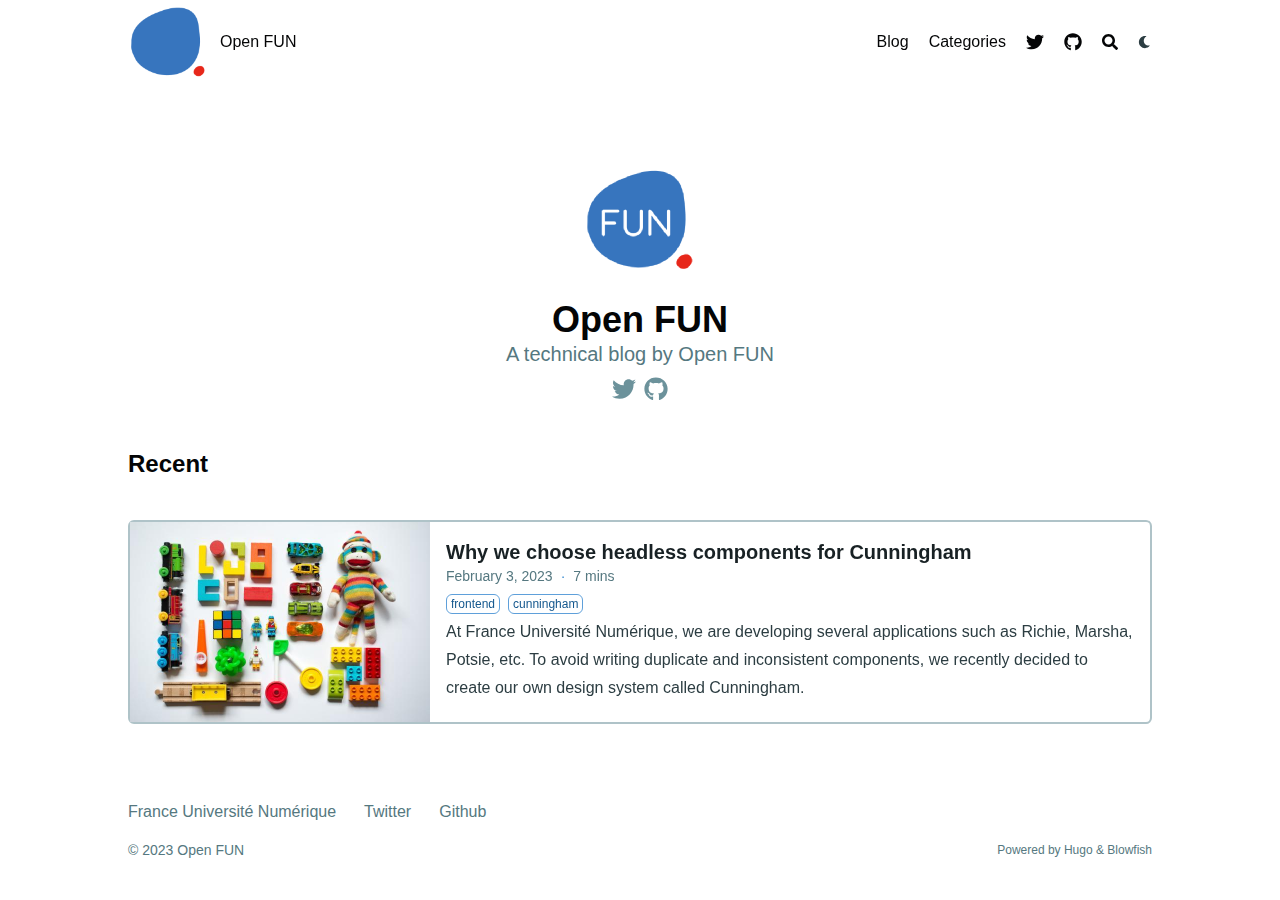
==== commit 596897f0: "deploy: aeb7648c18fcaedf6c02b0e74e73bcaafa1a14b3" ====
--- a/index.html
+++ b/index.html
@@ -1,15 +1,13 @@
-<!doctype html><html lang=en-us dir=ltr class=scroll-smooth data-default-appearance=light data-auto-appearance=true><head><meta name=generator content="Hugo 0.105.0"><meta charset=utf-8><meta http-equiv=content-language content="en-us"><meta name=viewport content="width=device-width,initial-scale=1"><meta http-equiv=x-ua-compatible content="ie=edge"><title>Open FUN</title><meta name=title content="Open FUN"><link rel=canonical href=https://blog.openfun.fr/><link rel=alternate type=application/rss+xml href=/index.xml title="Open FUN"><link rel=alternate type=application/json href=/index.json title="Open FUN"><link type=text/css rel=stylesheet href=/css/main.bundle.min.d86f8bfa9b49cb8fd92980824343a4a9949871dd1b2ae904e70bdfd050054fb00b5f5e5edc96e956592944aff49d87aee314bb03bdf1f2294d7e78ad89f4b168.css integrity="sha512-2G+L+ptJy4/ZKYCCQ0OkqZSYcd0bKukE5wvf0FAFT7ALX15e3JbpVlkpRK/0nYeu4xS7A73x8ilNfnitifSxaA=="><script type=text/javascript src=/js/main.min.cf83e1357eefb8bdf1542850d66d8007d620e4050b5715dc83f4a921d36ce9ce47d0d13c5d85f2b0ff8318d2877eec2f63b931bd47417a81a538327af927da3e.js integrity="sha512-z4PhNX7vuL3xVChQ1m2AB9Yg5AULVxXcg/SpIdNs6c5H0NE8XYXysP+DGNKHfuwvY7kxvUdBeoGlODJ6+SfaPg=="></script>
-<script type=text/javascript src=/js/appearance.min.f94f4c4636d9e3ec8f5ee53cdc8ffa3d01bf87cd92ac85e6797550b1e2b80dc9118d838f3eb24c55109352455e72ff082dfe560283154e5a8f87fd75107b59c4.js integrity="sha512-+U9MRjbZ4+yPXuU83I/6PQG/h82SrIXmeXVQseK4DckRjYOPPrJMVRCTUkVecv8ILf5WAoMVTlqPh/11EHtZxA=="></script>
+<!doctype html><html lang=en-us dir=ltr class=scroll-smooth data-default-appearance=light data-auto-appearance=true><head><meta name=generator content="Hugo 0.105.0"><meta charset=utf-8><meta http-equiv=content-language content="en-us"><meta name=viewport content="width=device-width,initial-scale=1"><meta http-equiv=x-ua-compatible content="ie=edge"><title>Open FUN</title><meta name=title content="Open FUN"><link rel=canonical href=https://blog.openfun.fr/><link rel=alternate type=application/rss+xml href=/index.xml title="Open FUN"><link rel=alternate type=application/json href=/index.json title="Open FUN"><link type=text/css rel=stylesheet href=/css/main.bundle.min.2989e2bca17e3a43d62b43fd99db0074f638baf34d88014624ecac5a1868518ae02f82673960c47dfdb70c72887a86aafe4cb556e6f9e8a94b577ff854f121b1.css integrity="sha512-KYnivKF+OkPWK0P9mdsAdPY4uvNNiAFGJOysWhhoUYrgL4JnOWDEff23DHKIeoaq/ky1Vub56KlLV3/4VPEhsQ=="><script type=text/javascript src=/js/appearance.min.f94f4c4636d9e3ec8f5ee53cdc8ffa3d01bf87cd92ac85e6797550b1e2b80dc9118d838f3eb24c55109352455e72ff082dfe560283154e5a8f87fd75107b59c4.js integrity="sha512-+U9MRjbZ4+yPXuU83I/6PQG/h82SrIXmeXVQseK4DckRjYOPPrJMVRCTUkVecv8ILf5WAoMVTlqPh/11EHtZxA=="></script>
 <script defer type=text/javascript id=script-bundle src=/js/main.bundle.min.3ddcf04f5b0d4c32f72e726d3c12eebccd8c3c9f9daa9a13414808895de0ae1e1cdddda6849680d5bd96dbb60d0b1e0b24c29f5c83e5631e55e7e6bc02015490.js integrity="sha512-PdzwT1sNTDL3LnJtPBLuvM2MPJ+dqpoTQUgIiV3grh4c3d2mhJaA1b2W27YNCx4LJMKfXIPlYx5V5+a8AgFUkA==" data-copy data-copied></script>
 <script src=/js/zoom.min.js></script>
-<link rel=apple-touch-icon sizes=180x180 href=/apple-touch-icon.png><link rel=icon type=image/png sizes=32x32 href=/favicon-32x32.png><link rel=icon type=image/png sizes=16x16 href=/favicon-16x16.png><link rel=manifest href=/site.webmanifest><meta property="og:title" content="Open FUN"><meta property="og:description" content><meta property="og:type" content="website"><meta property="og:url" content="https://blog.openfun.fr/"><meta name=twitter:card content="summary"><meta name=twitter:title content="Open FUN"><meta name=twitter:description content><script type=application/ld+json>{"@context":"https://schema.org","@type":"WebSite","@id":"https:\/\/blog.openfun.fr\/","name":"Open FUN","inLanguage":"en-us","url":"https:\/\/blog.openfun.fr\/","publisher":{"@type":"Person","name":"Open FUN"}}</script><meta name=author content="Open FUN"><link href=https://twitter.com/open_fun rel=me><link href=https://github.com/openfun rel=me></head><body class="flex flex-col h-screen px-6 m-auto text-lg leading-7 max-w-7xl bg-neutral text-neutral-900 dark:bg-neutral-800 dark:text-neutral sm:px-14 md:px-24 lg:px-32"><div id=the-top class="absolute flex self-center"><a class="px-3 py-1 text-sm -translate-y-8 rounded-b-lg bg-primary-200 focus:translate-y-0 dark:bg-neutral-600" href=#main-content><span class="font-bold text-primary-600 ltr:pr-2 rtl:pl-2 dark:text-primary-400">&darr;</span>Skip to main content</a></div><div class=min-h-[148px]></div><div class="fixed inset-x-0 h-[120px] pl-[24px] pr-[24px] sbackdrop-blur-xl sshadown-2xl" style=z-index:100><div id=menu-blur class="absolute opacity-0 inset-x-0 top-0 h-full single_hero_background nozoom backdrop-blur-2xl shadow-2xl"></div><div class="relative max-w-[64rem] h-[100px] ml-auto mr-auto"><div style=padding-left:0;padding-right:0 class="flex items-center justify-between px-4 py-6 sm:px-6 md:justify-start space-x-3"><div><a href=/ class=flex><span class=sr-only>Open FUN</span>
-<img src=/logo-minify@2x.png width=128 height=128 class="max-h-[5rem] max-w-[5rem] object-scale-down object-left nozoom" alt="Open FUN"></a></div><div class="flex flex-1 items-center justify-between"><nav class="flex space-x-3"><a href=/ class="text-base font-medium text-gray-500 hover:text-gray-900">Open FUN</a></nav><div class="hidden md:flex items-center space-x-5 md:ml-12"><a href class="text-base font-medium text-gray-500 hover:text-gray-900" title>Blog</a>
-<a href=/categories/ class="text-base font-medium text-gray-500 hover:text-gray-900" title=Categories>Categories</a>
-<a href=https://github.com/openfun target=_blank class="text-base font-medium text-gray-500 hover:text-gray-900" title><span class="relative block icon"><svg xmlns="http://www.w3.org/2000/svg" viewBox="0 0 512 512"><path fill="currentcolor" d="M459.37 151.716c.325 4.548.325 9.097.325 13.645.0 138.72-105.583 298.558-298.558 298.558-59.452.0-114.68-17.219-161.137-47.106 8.447.974 16.568 1.299 25.34 1.299 49.055.0 94.213-16.568 130.274-44.832-46.132-.975-84.792-31.188-98.112-72.772 6.498.974 12.995 1.624 19.818 1.624 9.421.0 18.843-1.3 27.614-3.573-48.081-9.747-84.143-51.98-84.143-102.985v-1.299c13.969 7.797 30.214 12.67 47.431 13.319-28.264-18.843-46.781-51.005-46.781-87.391.0-19.492 5.197-37.36 14.294-52.954 51.655 63.675 129.3 105.258 216.365 109.807-1.624-7.797-2.599-15.918-2.599-24.04.0-57.828 46.782-104.934 104.934-104.934 30.213.0 57.502 12.67 76.67 33.137 23.715-4.548 46.456-13.32 66.599-25.34-7.798 24.366-24.366 44.833-46.132 57.827 21.117-2.273 41.584-8.122 60.426-16.243-14.292 20.791-32.161 39.308-52.628 54.253z"/></svg></span></a><a href=https://github.com/openfun target=_blank class="text-base font-medium text-gray-500 hover:text-gray-900" title><span class="relative block icon"><svg xmlns="http://www.w3.org/2000/svg" viewBox="0 0 496 512"><path fill="currentcolor" d="M165.9 397.4c0 2-2.3 3.6-5.2 3.6-3.3.3-5.6-1.3-5.6-3.6.0-2 2.3-3.6 5.2-3.6 3-.3 5.6 1.3 5.6 3.6zm-31.1-4.5c-.7 2 1.3 4.3 4.3 4.9 2.6 1 5.6.0 6.2-2s-1.3-4.3-4.3-5.2c-2.6-.7-5.5.3-6.2 2.3zm44.2-1.7c-2.9.7-4.9 2.6-4.6 4.9.3 2 2.9 3.3 5.9 2.6 2.9-.7 4.9-2.6 4.6-4.6-.3-1.9-3-3.2-5.9-2.9zM244.8 8C106.1 8 0 113.3.0 252c0 110.9 69.8 205.8 169.5 239.2 12.8 2.3 17.3-5.6 17.3-12.1.0-6.2-.3-40.4-.3-61.4.0.0-70 15-84.7-29.8.0.0-11.4-29.1-27.8-36.6.0.0-22.9-15.7 1.6-15.4.0.0 24.9 2 38.6 25.8 21.9 38.6 58.6 27.5 72.9 20.9 2.3-16 8.8-27.1 16-33.7-55.9-6.2-112.3-14.3-112.3-110.5.0-27.5 7.6-41.3 23.6-58.9-2.6-6.5-11.1-33.3 2.6-67.9 20.9-6.5 69 27 69 27 20-5.6 41.5-8.5 62.8-8.5s42.8 2.9 62.8 8.5c0 0 48.1-33.6 69-27 13.7 34.7 5.2 61.4 2.6 67.9 16 17.7 25.8 31.5 25.8 58.9.0 96.5-58.9 104.2-114.8 110.5 9.2 7.9 17 22.9 17 46.4.0 33.7-.3 75.4-.3 83.6.0 6.5 4.6 14.4 17.3 12.1C428.2 457.8 496 362.9 496 252 496 113.3 383.5 8 244.8 8zM97.2 352.9c-1.3 1-1 3.3.7 5.2 1.6 1.6 3.9 2.3 5.2 1 1.3-1 1-3.3-.7-5.2-1.6-1.6-3.9-2.3-5.2-1zm-10.8-8.1c-.7 1.3.3 2.9 2.3 3.9 1.6 1 3.6.7 4.3-.7.7-1.3-.3-2.9-2.3-3.9-2-.6-3.6-.3-4.3.7zm32.4 35.6c-1.6 1.3-1 4.3 1.3 6.2 2.3 2.3 5.2 2.6 6.5 1 1.3-1.3.7-4.3-1.3-6.2-2.2-2.3-5.2-2.6-6.5-1zm-11.4-14.7c-1.6 1-1.6 3.6.0 5.9 1.6 2.3 4.3 3.3 5.6 2.3 1.6-1.3 1.6-3.9.0-6.2-1.4-2.3-4-3.3-5.6-2z"/></svg></span></a><button id=search-button class="text-base hover:text-primary-600 dark:hover:text-primary-400" title>
-<span class="relative block icon"><svg aria-hidden="true" focusable="false" data-prefix="fas" data-icon="search" class="svg-inline--fa fa-search fa-w-16" role="img" xmlns="http://www.w3.org/2000/svg" viewBox="0 0 512 512"><path fill="currentcolor" d="M505 442.7 405.3 343c-4.5-4.5-10.6-7-17-7H372c27.6-35.3 44-79.7 44-128C416 93.1 322.9.0 208 0S0 93.1.0 208s93.1 208 208 208c48.3.0 92.7-16.4 128-44v16.3c0 6.4 2.5 12.5 7 17l99.7 99.7c9.4 9.4 24.6 9.4 33.9.0l28.3-28.3c9.4-9.4 9.4-24.6.1-34zM208 336c-70.7.0-128-57.2-128-128 0-70.7 57.2-128 128-128 70.7.0 128 57.2 128 128 0 70.7-57.2 128-128 128z"/></svg></span></button><div class="ltr:mr-14 rtl:ml-14 cursor-pointer text-sm text-neutral-700 hover:text-primary-600 dark:text-neutral dark:hover:text-primary-400"><button id=appearance-switcher type=button><div class="flex items-center justify-center h-12 dark:hidden"><span class="relative block icon"><svg xmlns="http://www.w3.org/2000/svg" viewBox="0 0 512 512"><path fill="currentcolor" d="M32 256C32 132.2 132.3 32 255.8 32c11.36.0 29.7 1.668 40.9 3.746 9.616 1.777 11.75 14.63 3.279 19.44C245 86.5 211.2 144.6 211.2 207.8c0 109.7 99.71 193 208.3 172.3 9.561-1.805 16.28 9.324 10.11 16.95C387.9 448.6 324.8 480 255.8 480 132.1 480 32 379.6 32 256z"/></svg></span></div><div class="items-center justify-center hidden h-12 dark:flex"><span class="relative block icon"><svg xmlns="http://www.w3.org/2000/svg" viewBox="0 0 512 512"><path fill="currentcolor" d="M256 159.1c-53.02.0-95.1 42.98-95.1 95.1s41.2 96.9 95.1 96.9 95.1-42.98 95.1-95.1S309 159.1 256 159.1zM509.3 347l-63.2-91.9 63.15-91.01c6.332-9.125 1.104-21.74-9.826-23.72l-109-19.7-19.7-109c-1.975-10.93-14.59-16.16-23.72-9.824L256 65.89 164.1 2.736c-9.125-6.332-21.74-1.107-23.72 9.824L121.6 121.6 12.56 141.3C1.633 143.2-3.596 155.9 2.736 164.1L65.89 256 2.74 347.01c-6.332 9.125-1.105 21.74 9.824 23.72l109 19.7 19.7 109c1.975 10.93 14.59 16.16 23.72 9.824L256 446.1l91.01 63.15c9.127 6.334 21.75 1.107 23.72-9.822l19.7-109 109-19.7C510.4 368.8 515.6 356.1 509.3 347zM256 383.1c-70.69.0-127.1-57.31-127.1-127.1.0-70.69 57.31-127.1 127.1-127.1S383.1 186.2 383.1 256c0 70.7-56.4 127.1-127.1 127.1z"/></svg></span></div></button></div></div><div class="flex md:hidden items-center space-x-5 md:ml-12"><span></span>
-<button id=search-button-mobile class="text-base hover:text-primary-600 dark:hover:text-primary-400" title="Search (/)">
+<link rel=apple-touch-icon sizes=180x180 href=/apple-touch-icon.png><link rel=icon type=image/png sizes=32x32 href=/favicon-32x32.png><link rel=icon type=image/png sizes=16x16 href=/favicon-16x16.png><link rel=manifest href=/site.webmanifest><meta property="og:title" content="Open FUN"><meta property="og:description" content><meta property="og:type" content="website"><meta property="og:url" content="https://blog.openfun.fr/"><meta name=twitter:card content="summary"><meta name=twitter:title content="Open FUN"><meta name=twitter:description content><script type=application/ld+json>{"@context":"https://schema.org","@type":"WebSite","@id":"https:\/\/blog.openfun.fr\/","name":"Open FUN","inLanguage":"en-us","url":"https:\/\/blog.openfun.fr\/","publisher":{"@type":"Person","name":"Open FUN"}}</script><meta name=author content="Open FUN"><link href=https://twitter.com/open_fun rel=me><link href=https://github.com/openfun rel=me><script src=/lib/jquery/jquery.slim.min.js integrity></script></head><body class="flex flex-col h-screen px-6 m-auto text-lg leading-7 max-w-7xl bg-neutral text-neutral-900 dark:bg-neutral-800 dark:text-neutral sm:px-14 md:px-24 lg:px-32"><div id=the-top class="absolute flex self-center"><a class="px-3 py-1 text-sm -translate-y-8 rounded-b-lg bg-primary-200 focus:translate-y-0 dark:bg-neutral-600" href=#main-content><span class="font-bold text-primary-600 ltr:pr-2 rtl:pl-2 dark:text-primary-400">&darr;</span>Skip to main content</a></div><div class=min-h-[148px]></div><div class="fixed inset-x-0 pl-[24px] pr-[24px] sbackdrop-blur-xl sshadown-2xl" style=z-index:100><div id=menu-blur class="absolute opacity-0 inset-x-0 top-0 h-full single_hero_background nozoom backdrop-blur-2xl shadow-2xl"></div><div class="relative max-w-[64rem] ml-auto mr-auto"><div style=padding-left:0;padding-right:0;padding-top:2px;padding-bottom:3px class="main-menu flex items-center justify-between px-4 py-6 sm:px-6 md:justify-start space-x-3"><div><a href=/ class=flex><span class=sr-only>Open FUN</span>
+<img src=/logo-minify@2x.png width=128 height=128 class="max-h-[5rem] max-w-[5rem] object-scale-down object-left nozoom" alt="Open FUN"></a></div><div class="flex flex-1 items-center justify-between"><nav class="flex space-x-3"><a href=/ class="text-base font-medium text-gray-500 hover:text-gray-900">Open FUN</a></nav><nav class="hidden md:flex items-center space-x-5 md:ml-12"><a href=/posts/ class="flex items-center"><p class="text-base font-medium text-gray-500 hover:text-gray-900" title=Posts>Blog</p></a><a href=/categories/ class="flex items-center"><p class="text-base font-medium text-gray-500 hover:text-gray-900" title=Categories>Categories</p></a><a href=https://github.com/openfun target=_blank class="flex items-center"><span><span class="relative block icon"><svg xmlns="http://www.w3.org/2000/svg" viewBox="0 0 512 512"><path fill="currentcolor" d="M459.37 151.716c.325 4.548.325 9.097.325 13.645.0 138.72-105.583 298.558-298.558 298.558-59.452.0-114.68-17.219-161.137-47.106 8.447.974 16.568 1.299 25.34 1.299 49.055.0 94.213-16.568 130.274-44.832-46.132-.975-84.792-31.188-98.112-72.772 6.498.974 12.995 1.624 19.818 1.624 9.421.0 18.843-1.3 27.614-3.573-48.081-9.747-84.143-51.98-84.143-102.985v-1.299c13.969 7.797 30.214 12.67 47.431 13.319-28.264-18.843-46.781-51.005-46.781-87.391.0-19.492 5.197-37.36 14.294-52.954 51.655 63.675 129.3 105.258 216.365 109.807-1.624-7.797-2.599-15.918-2.599-24.04.0-57.828 46.782-104.934 104.934-104.934 30.213.0 57.502 12.67 76.67 33.137 23.715-4.548 46.456-13.32 66.599-25.34-7.798 24.366-24.366 44.833-46.132 57.827 21.117-2.273 41.584-8.122 60.426-16.243-14.292 20.791-32.161 39.308-52.628 54.253z"/></svg></span></span><p class="text-base font-medium text-gray-500 hover:text-gray-900" title></p></a><a href=https://github.com/openfun target=_blank class="flex items-center"><span><span class="relative block icon"><svg xmlns="http://www.w3.org/2000/svg" viewBox="0 0 496 512"><path fill="currentcolor" d="M165.9 397.4c0 2-2.3 3.6-5.2 3.6-3.3.3-5.6-1.3-5.6-3.6.0-2 2.3-3.6 5.2-3.6 3-.3 5.6 1.3 5.6 3.6zm-31.1-4.5c-.7 2 1.3 4.3 4.3 4.9 2.6 1 5.6.0 6.2-2s-1.3-4.3-4.3-5.2c-2.6-.7-5.5.3-6.2 2.3zm44.2-1.7c-2.9.7-4.9 2.6-4.6 4.9.3 2 2.9 3.3 5.9 2.6 2.9-.7 4.9-2.6 4.6-4.6-.3-1.9-3-3.2-5.9-2.9zM244.8 8C106.1 8 0 113.3.0 252c0 110.9 69.8 205.8 169.5 239.2 12.8 2.3 17.3-5.6 17.3-12.1.0-6.2-.3-40.4-.3-61.4.0.0-70 15-84.7-29.8.0.0-11.4-29.1-27.8-36.6.0.0-22.9-15.7 1.6-15.4.0.0 24.9 2 38.6 25.8 21.9 38.6 58.6 27.5 72.9 20.9 2.3-16 8.8-27.1 16-33.7-55.9-6.2-112.3-14.3-112.3-110.5.0-27.5 7.6-41.3 23.6-58.9-2.6-6.5-11.1-33.3 2.6-67.9 20.9-6.5 69 27 69 27 20-5.6 41.5-8.5 62.8-8.5s42.8 2.9 62.8 8.5c0 0 48.1-33.6 69-27 13.7 34.7 5.2 61.4 2.6 67.9 16 17.7 25.8 31.5 25.8 58.9.0 96.5-58.9 104.2-114.8 110.5 9.2 7.9 17 22.9 17 46.4.0 33.7-.3 75.4-.3 83.6.0 6.5 4.6 14.4 17.3 12.1C428.2 457.8 496 362.9 496 252 496 113.3 383.5 8 244.8 8zM97.2 352.9c-1.3 1-1 3.3.7 5.2 1.6 1.6 3.9 2.3 5.2 1 1.3-1 1-3.3-.7-5.2-1.6-1.6-3.9-2.3-5.2-1zm-10.8-8.1c-.7 1.3.3 2.9 2.3 3.9 1.6 1 3.6.7 4.3-.7.7-1.3-.3-2.9-2.3-3.9-2-.6-3.6-.3-4.3.7zm32.4 35.6c-1.6 1.3-1 4.3 1.3 6.2 2.3 2.3 5.2 2.6 6.5 1 1.3-1.3.7-4.3-1.3-6.2-2.2-2.3-5.2-2.6-6.5-1zm-11.4-14.7c-1.6 1-1.6 3.6.0 5.9 1.6 2.3 4.3 3.3 5.6 2.3 1.6-1.3 1.6-3.9.0-6.2-1.4-2.3-4-3.3-5.6-2z"/></svg></span></span><p class="text-base font-medium text-gray-500 hover:text-gray-900" title></p></a><button id=search-button class="text-base hover:text-primary-600 dark:hover:text-primary-400" title>
+<span class="relative block icon"><svg aria-hidden="true" focusable="false" data-prefix="fas" data-icon="search" class="svg-inline--fa fa-search fa-w-16" role="img" xmlns="http://www.w3.org/2000/svg" viewBox="0 0 512 512"><path fill="currentcolor" d="M505 442.7 405.3 343c-4.5-4.5-10.6-7-17-7H372c27.6-35.3 44-79.7 44-128C416 93.1 322.9.0 208 0S0 93.1.0 208s93.1 208 208 208c48.3.0 92.7-16.4 128-44v16.3c0 6.4 2.5 12.5 7 17l99.7 99.7c9.4 9.4 24.6 9.4 33.9.0l28.3-28.3c9.4-9.4 9.4-24.6.1-34zM208 336c-70.7.0-128-57.2-128-128 0-70.7 57.2-128 128-128 70.7.0 128 57.2 128 128 0 70.7-57.2 128-128 128z"/></svg></span></button><div class="ltr:mr-14 rtl:ml-14 cursor-pointer text-sm text-neutral-700 hover:text-primary-600 dark:text-neutral dark:hover:text-primary-400"><button id=appearance-switcher type=button><div class="flex items-center justify-center h-12 dark:hidden"><span class="relative block icon"><svg xmlns="http://www.w3.org/2000/svg" viewBox="0 0 512 512"><path fill="currentcolor" d="M32 256C32 132.2 132.3 32 255.8 32c11.36.0 29.7 1.668 40.9 3.746 9.616 1.777 11.75 14.63 3.279 19.44C245 86.5 211.2 144.6 211.2 207.8c0 109.7 99.71 193 208.3 172.3 9.561-1.805 16.28 9.324 10.11 16.95C387.9 448.6 324.8 480 255.8 480 132.1 480 32 379.6 32 256z"/></svg></span></div><div class="items-center justify-center hidden h-12 dark:flex"><span class="relative block icon"><svg xmlns="http://www.w3.org/2000/svg" viewBox="0 0 512 512"><path fill="currentcolor" d="M256 159.1c-53.02.0-95.1 42.98-95.1 95.1s41.2 96.9 95.1 96.9 95.1-42.98 95.1-95.1S309 159.1 256 159.1zM509.3 347l-63.2-91.9 63.15-91.01c6.332-9.125 1.104-21.74-9.826-23.72l-109-19.7-19.7-109c-1.975-10.93-14.59-16.16-23.72-9.824L256 65.89 164.1 2.736c-9.125-6.332-21.74-1.107-23.72 9.824L121.6 121.6 12.56 141.3C1.633 143.2-3.596 155.9 2.736 164.1L65.89 256 2.74 347.01c-6.332 9.125-1.105 21.74 9.824 23.72l109 19.7 19.7 109c1.975 10.93 14.59 16.16 23.72 9.824L256 446.1l91.01 63.15c9.127 6.334 21.75 1.107 23.72-9.822l19.7-109 109-19.7C510.4 368.8 515.6 356.1 509.3 347zM256 383.1c-70.69.0-127.1-57.31-127.1-127.1.0-70.69 57.31-127.1 127.1-127.1S383.1 186.2 383.1 256c0 70.7-56.4 127.1-127.1 127.1z"/></svg></span></div></button></div></nav><div class="flex md:hidden items-center space-x-5 md:ml-12"><span></span>
+<button id=search-button-mobile class="text-base hover:text-primary-600 dark:hover:text-primary-400" title>
 <span class="relative block icon"><svg aria-hidden="true" focusable="false" data-prefix="fas" data-icon="search" class="svg-inline--fa fa-search fa-w-16" role="img" xmlns="http://www.w3.org/2000/svg" viewBox="0 0 512 512"><path fill="currentcolor" d="M505 442.7 405.3 343c-4.5-4.5-10.6-7-17-7H372c27.6-35.3 44-79.7 44-128C416 93.1 322.9.0 208 0S0 93.1.0 208s93.1 208 208 208c48.3.0 92.7-16.4 128-44v16.3c0 6.4 2.5 12.5 7 17l99.7 99.7c9.4 9.4 24.6 9.4 33.9.0l28.3-28.3c9.4-9.4 9.4-24.6.1-34zM208 336c-70.7.0-128-57.2-128-128 0-70.7 57.2-128 128-128 70.7.0 128 57.2 128 128 0 70.7-57.2 128-128 128z"/></svg></span></button>
-<button id=appearance-switcher-mobile type=button style=margin-right:5px><div class="flex items-center justify-center h-12 dark:hidden"><span class="relative block icon"><svg xmlns="http://www.w3.org/2000/svg" viewBox="0 0 512 512"><path fill="currentcolor" d="M32 256C32 132.2 132.3 32 255.8 32c11.36.0 29.7 1.668 40.9 3.746 9.616 1.777 11.75 14.63 3.279 19.44C245 86.5 211.2 144.6 211.2 207.8c0 109.7 99.71 193 208.3 172.3 9.561-1.805 16.28 9.324 10.11 16.95C387.9 448.6 324.8 480 255.8 480 132.1 480 32 379.6 32 256z"/></svg></span></div><div class="items-center justify-center hidden h-12 dark:flex"><span class="relative block icon"><svg xmlns="http://www.w3.org/2000/svg" viewBox="0 0 512 512"><path fill="currentcolor" d="M256 159.1c-53.02.0-95.1 42.98-95.1 95.1s41.2 96.9 95.1 96.9 95.1-42.98 95.1-95.1S309 159.1 256 159.1zM509.3 347l-63.2-91.9 63.15-91.01c6.332-9.125 1.104-21.74-9.826-23.72l-109-19.7-19.7-109c-1.975-10.93-14.59-16.16-23.72-9.824L256 65.89 164.1 2.736c-9.125-6.332-21.74-1.107-23.72 9.824L121.6 121.6 12.56 141.3C1.633 143.2-3.596 155.9 2.736 164.1L65.89 256 2.74 347.01c-6.332 9.125-1.105 21.74 9.824 23.72l109 19.7 19.7 109c1.975 10.93 14.59 16.16 23.72 9.824L256 446.1l91.01 63.15c9.127 6.334 21.75 1.107 23.72-9.822l19.7-109 109-19.7C510.4 368.8 515.6 356.1 509.3 347zM256 383.1c-70.69.0-127.1-57.31-127.1-127.1.0-70.69 57.31-127.1 127.1-127.1S383.1 186.2 383.1 256c0 70.7-56.4 127.1-127.1 127.1z"/></svg></span></div></button></div></div><div class="-my-2 -mr-2 md:hidden"><label id=menu-button for=menu-controller class=block><input type=checkbox id=menu-controller class=hidden><div class="cursor-pointer hover:text-primary-600 dark:hover:text-primary-400"><span class="relative block icon"><svg xmlns="http://www.w3.org/2000/svg" viewBox="0 0 448 512"><path fill="currentcolor" d="M0 96C0 78.33 14.33 64 32 64H416c17.7.0 32 14.33 32 32 0 17.7-14.3 32-32 32H32C14.33 128 0 113.7.0 96zM0 256c0-17.7 14.33-32 32-32H416c17.7.0 32 14.3 32 32s-14.3 32-32 32H32c-17.67.0-32-14.3-32-32zM416 448H32c-17.67.0-32-14.3-32-32s14.33-32 32-32H416c17.7.0 32 14.3 32 32s-14.3 32-32 32z"/></svg></span></div><div id=menu-wrapper style=padding-top:25px class="fixed inset-0 z-30 invisible w-screen h-screen m-auto overflow-auto transition-opacity opacity-0 cursor-default bg-neutral-100/50 backdrop-blur-sm dark:bg-neutral-900/50"><ul class="flex movedown flex-col w-full px-6 py-6 mx-auto overflow-visible list-none ltr:text-right rtl:text-left max-w-7xl sm:px-14 md:px-24 lg:px-32 sm:py-10 sm:pt-10"><li class=mb-1><span class="cursor-pointer hover:text-primary-600 dark:hover:text-primary-400"><span class="relative block icon"><svg xmlns="http://www.w3.org/2000/svg" viewBox="0 0 320 512"><path fill="currentcolor" d="M310.6 361.4c12.5 12.5 12.5 32.75.0 45.25C304.4 412.9 296.2 416 288 416s-16.38-3.125-22.62-9.375L160 301.3 54.63 406.6C48.38 412.9 40.19 416 32 416S15.63 412.9 9.375 406.6c-12.5-12.5-12.5-32.75.0-45.25l105.4-105.4L9.375 150.6c-12.5-12.5-12.5-32.75.0-45.25s32.75-12.5 45.25.0L160 210.8l105.4-105.4c12.5-12.5 32.75-12.5 45.25.0s12.5 32.75.0 45.25l-105.4 105.4L310.6 361.4z"/></svg></span></span></li><li class=mb-1><a class="decoration-primary-500 hover:underline hover:decoration-2 hover:underline-offset-2" href title><span class="inline-block align-text-bottom"></span>Blog</a></li><li class=mb-1><a class="decoration-primary-500 hover:underline hover:decoration-2 hover:underline-offset-2" href=/categories/ title=Categories><span class="inline-block align-text-bottom"></span>Categories</a></li><li class=mb-1><a target=_blank class="decoration-primary-500 hover:underline hover:decoration-2 hover:underline-offset-2" href=https://github.com/openfun title><span class="inline-block align-text-bottom"><span class="relative block icon"><svg xmlns="http://www.w3.org/2000/svg" viewBox="0 0 512 512"><path fill="currentcolor" d="M459.37 151.716c.325 4.548.325 9.097.325 13.645.0 138.72-105.583 298.558-298.558 298.558-59.452.0-114.68-17.219-161.137-47.106 8.447.974 16.568 1.299 25.34 1.299 49.055.0 94.213-16.568 130.274-44.832-46.132-.975-84.792-31.188-98.112-72.772 6.498.974 12.995 1.624 19.818 1.624 9.421.0 18.843-1.3 27.614-3.573-48.081-9.747-84.143-51.98-84.143-102.985v-1.299c13.969 7.797 30.214 12.67 47.431 13.319-28.264-18.843-46.781-51.005-46.781-87.391.0-19.492 5.197-37.36 14.294-52.954 51.655 63.675 129.3 105.258 216.365 109.807-1.624-7.797-2.599-15.918-2.599-24.04.0-57.828 46.782-104.934 104.934-104.934 30.213.0 57.502 12.67 76.67 33.137 23.715-4.548 46.456-13.32 66.599-25.34-7.798 24.366-24.366 44.833-46.132 57.827 21.117-2.273 41.584-8.122 60.426-16.243-14.292 20.791-32.161 39.308-52.628 54.253z"/></svg></span></span></a></li><li class=mb-1><a target=_blank class="decoration-primary-500 hover:underline hover:decoration-2 hover:underline-offset-2" href=https://github.com/openfun title><span class="inline-block align-text-bottom"><span class="relative block icon"><svg xmlns="http://www.w3.org/2000/svg" viewBox="0 0 496 512"><path fill="currentcolor" d="M165.9 397.4c0 2-2.3 3.6-5.2 3.6-3.3.3-5.6-1.3-5.6-3.6.0-2 2.3-3.6 5.2-3.6 3-.3 5.6 1.3 5.6 3.6zm-31.1-4.5c-.7 2 1.3 4.3 4.3 4.9 2.6 1 5.6.0 6.2-2s-1.3-4.3-4.3-5.2c-2.6-.7-5.5.3-6.2 2.3zm44.2-1.7c-2.9.7-4.9 2.6-4.6 4.9.3 2 2.9 3.3 5.9 2.6 2.9-.7 4.9-2.6 4.6-4.6-.3-1.9-3-3.2-5.9-2.9zM244.8 8C106.1 8 0 113.3.0 252c0 110.9 69.8 205.8 169.5 239.2 12.8 2.3 17.3-5.6 17.3-12.1.0-6.2-.3-40.4-.3-61.4.0.0-70 15-84.7-29.8.0.0-11.4-29.1-27.8-36.6.0.0-22.9-15.7 1.6-15.4.0.0 24.9 2 38.6 25.8 21.9 38.6 58.6 27.5 72.9 20.9 2.3-16 8.8-27.1 16-33.7-55.9-6.2-112.3-14.3-112.3-110.5.0-27.5 7.6-41.3 23.6-58.9-2.6-6.5-11.1-33.3 2.6-67.9 20.9-6.5 69 27 69 27 20-5.6 41.5-8.5 62.8-8.5s42.8 2.9 62.8 8.5c0 0 48.1-33.6 69-27 13.7 34.7 5.2 61.4 2.6 67.9 16 17.7 25.8 31.5 25.8 58.9.0 96.5-58.9 104.2-114.8 110.5 9.2 7.9 17 22.9 17 46.4.0 33.7-.3 75.4-.3 83.6.0 6.5 4.6 14.4 17.3 12.1C428.2 457.8 496 362.9 496 252 496 113.3 383.5 8 244.8 8zM97.2 352.9c-1.3 1-1 3.3.7 5.2 1.6 1.6 3.9 2.3 5.2 1 1.3-1 1-3.3-.7-5.2-1.6-1.6-3.9-2.3-5.2-1zm-10.8-8.1c-.7 1.3.3 2.9 2.3 3.9 1.6 1 3.6.7 4.3-.7.7-1.3-.3-2.9-2.3-3.9-2-.6-3.6-.3-4.3.7zm32.4 35.6c-1.6 1.3-1 4.3 1.3 6.2 2.3 2.3 5.2 2.6 6.5 1 1.3-1.3.7-4.3-1.3-6.2-2.2-2.3-5.2-2.6-6.5-1zm-11.4-14.7c-1.6 1-1.6 3.6.0 5.9 1.6 2.3 4.3 3.3 5.6 2.3 1.6-1.3 1.6-3.9.0-6.2-1.4-2.3-4-3.3-5.6-2z"/></svg></span></span></a></li></ul></div></label></div></div></div></div><script>window.addEventListener("scroll",function(){var t=window.pageYOffset||document.documentElement.scrollTop||document.body.scrollTop||0,n=document.getElementById("menu-blur");n.style.opacity=t/300})</script><div class="relative flex flex-col grow"><main id=main-content class=grow><article class="flex flex-col items-center justify-center text-center"><header class="flex flex-col items-center mb-3"><img class="mb-2 rounded-full h-36 w-36" width=144 height=144 alt="Open FUN" src=/logo-rounded@2x_hu9f30be1dc039df9840e2984160773917_8618_288x288_fill_box_smart1_3.png><h1 class="text-4xl font-extrabold">Open FUN</h1><h2 class="text-xl text-neutral-500 dark:text-neutral-400">A technical blog by Open FUN</h2><div class="mt-1 text-2xl"><div class="flex flex-wrap text-neutral-400 dark:text-neutral-500"><a class="px-1 hover:text-primary-700 dark:hover:text-primary-400" href=https://twitter.com/open_fun target=_blank aria-label=Twitter rel="me noopener noreferrer"><span class="inline-block align-text-bottom"><span class="relative block icon"><svg xmlns="http://www.w3.org/2000/svg" viewBox="0 0 512 512"><path fill="currentcolor" d="M459.37 151.716c.325 4.548.325 9.097.325 13.645.0 138.72-105.583 298.558-298.558 298.558-59.452.0-114.68-17.219-161.137-47.106 8.447.974 16.568 1.299 25.34 1.299 49.055.0 94.213-16.568 130.274-44.832-46.132-.975-84.792-31.188-98.112-72.772 6.498.974 12.995 1.624 19.818 1.624 9.421.0 18.843-1.3 27.614-3.573-48.081-9.747-84.143-51.98-84.143-102.985v-1.299c13.969 7.797 30.214 12.67 47.431 13.319-28.264-18.843-46.781-51.005-46.781-87.391.0-19.492 5.197-37.36 14.294-52.954 51.655 63.675 129.3 105.258 216.365 109.807-1.624-7.797-2.599-15.918-2.599-24.04.0-57.828 46.782-104.934 104.934-104.934 30.213.0 57.502 12.67 76.67 33.137 23.715-4.548 46.456-13.32 66.599-25.34-7.798 24.366-24.366 44.833-46.132 57.827 21.117-2.273 41.584-8.122 60.426-16.243-14.292 20.791-32.161 39.308-52.628 54.253z"/></svg></span></span></a><a class="px-1 hover:text-primary-700 dark:hover:text-primary-400" href=https://github.com/openfun target=_blank aria-label=Github rel="me noopener noreferrer"><span class="inline-block align-text-bottom"><span class="relative block icon"><svg xmlns="http://www.w3.org/2000/svg" viewBox="0 0 496 512"><path fill="currentcolor" d="M165.9 397.4c0 2-2.3 3.6-5.2 3.6-3.3.3-5.6-1.3-5.6-3.6.0-2 2.3-3.6 5.2-3.6 3-.3 5.6 1.3 5.6 3.6zm-31.1-4.5c-.7 2 1.3 4.3 4.3 4.9 2.6 1 5.6.0 6.2-2s-1.3-4.3-4.3-5.2c-2.6-.7-5.5.3-6.2 2.3zm44.2-1.7c-2.9.7-4.9 2.6-4.6 4.9.3 2 2.9 3.3 5.9 2.6 2.9-.7 4.9-2.6 4.6-4.6-.3-1.9-3-3.2-5.9-2.9zM244.8 8C106.1 8 0 113.3.0 252c0 110.9 69.8 205.8 169.5 239.2 12.8 2.3 17.3-5.6 17.3-12.1.0-6.2-.3-40.4-.3-61.4.0.0-70 15-84.7-29.8.0.0-11.4-29.1-27.8-36.6.0.0-22.9-15.7 1.6-15.4.0.0 24.9 2 38.6 25.8 21.9 38.6 58.6 27.5 72.9 20.9 2.3-16 8.8-27.1 16-33.7-55.9-6.2-112.3-14.3-112.3-110.5.0-27.5 7.6-41.3 23.6-58.9-2.6-6.5-11.1-33.3 2.6-67.9 20.9-6.5 69 27 69 27 20-5.6 41.5-8.5 62.8-8.5s42.8 2.9 62.8 8.5c0 0 48.1-33.6 69-27 13.7 34.7 5.2 61.4 2.6 67.9 16 17.7 25.8 31.5 25.8 58.9.0 96.5-58.9 104.2-114.8 110.5 9.2 7.9 17 22.9 17 46.4.0 33.7-.3 75.4-.3 83.6.0 6.5 4.6 14.4 17.3 12.1C428.2 457.8 496 362.9 496 252 496 113.3 383.5 8 244.8 8zM97.2 352.9c-1.3 1-1 3.3.7 5.2 1.6 1.6 3.9 2.3 5.2 1 1.3-1 1-3.3-.7-5.2-1.6-1.6-3.9-2.3-5.2-1zm-10.8-8.1c-.7 1.3.3 2.9 2.3 3.9 1.6 1 3.6.7 4.3-.7.7-1.3-.3-2.9-2.3-3.9-2-.6-3.6-.3-4.3.7zm32.4 35.6c-1.6 1.3-1 4.3 1.3 6.2 2.3 2.3 5.2 2.6 6.5 1 1.3-1.3.7-4.3-1.3-6.2-2.2-2.3-5.2-2.6-6.5-1zm-11.4-14.7c-1.6 1-1.6 3.6.0 5.9 1.6 2.3 4.3 3.3 5.6 2.3 1.6-1.3 1.6-3.9.0-6.2-1.4-2.3-4-3.3-5.6-2z"/></svg></span></span></a></div></div></header><section class="prose dark:prose-invert"></section></article><section><h2 class="mt-8 text-2xl font-extrabold mb-10">Recent</h2><section class="space-y-10 w-full"></section></section></main><footer class="py-10 print:hidden"><nav class="pb-4 text-base font-medium text-neutral-500 dark:text-neutral-400"><ul class="flex flex-col list-none sm:flex-row"><li class="mb-1 ltr:text-right rtl:text-left sm:mb-0 ltr:sm:mr-7 ltr:sm:last:mr-0 rtl:sm:ml-7 rtl:sm:last:ml-0"><a class="decoration-primary-500 hover:underline hover:decoration-2 hover:underline-offset-2" href=https://www.france-universite-numerique.fr/ title>France Université Numérique</a></li><li class="mb-1 ltr:text-right rtl:text-left sm:mb-0 ltr:sm:mr-7 ltr:sm:last:mr-0 rtl:sm:ml-7 rtl:sm:last:ml-0"><a class="decoration-primary-500 hover:underline hover:decoration-2 hover:underline-offset-2" href=https://twitter.com/open_fun title>Twitter</a></li><li class="mb-1 ltr:text-right rtl:text-left sm:mb-0 ltr:sm:mr-7 ltr:sm:last:mr-0 rtl:sm:ml-7 rtl:sm:last:ml-0"><a class="decoration-primary-500 hover:underline hover:decoration-2 hover:underline-offset-2" href=https://github.com/openfun title>Github</a></li></ul></nav><div class="flex items-center justify-between"><p class="text-sm text-neutral-500 dark:text-neutral-400">&copy;
-2022
-Open FUN</p><p class="text-xs text-neutral-500 dark:text-neutral-400">Powered by <a class="hover:underline hover:decoration-primary-400 hover:text-primary-500" href=https://gohugo.io/ target=_blank rel="noopener noreferrer">Hugo</a> & <a class="hover:underline hover:decoration-primary-400 hover:text-primary-500" href=https://nunocoracao.github.io/blowfish/ target=_blank rel="noopener noreferrer">Blowfish</a></p></div><script>mediumZoom(document.querySelectorAll("img:not(.nozoom)"),{margin:24,background:"rgba(0,0,0,0.5)",scrollOffset:0})</script><script type=text/javascript src=/js/process.min.2166d3adac1679c00a75161830ab5725d3efc0e3d3f8c2453fb01d0907948436c25f0f8a7ad824322fa22f3f9c85fd4d0a1d5c856f53b862157da25a57dc3d52.js integrity="sha512-IWbTrawWecAKdRYYMKtXJdPvwOPT+MJFP7AdCQeUhDbCXw+KetgkMi+iLz+chf1NCh1chW9TuGIVfaJaV9w9Ug=="></script></footer><div id=search-wrapper class="invisible fixed inset-0 flex h-screen w-screen cursor-default flex-col bg-neutral-500/50 p-4 backdrop-blur-sm dark:bg-neutral-900/50 sm:p-6 md:p-[10vh] lg:p-[12vh]" data-url=https://blog.openfun.fr style=z-index:500><div id=search-modal class="flex flex-col w-full max-w-3xl min-h-0 mx-auto border rounded-md shadow-lg top-20 border-neutral-200 bg-neutral dark:border-neutral-700 dark:bg-neutral-800"><header class="relative z-10 flex items-center justify-between flex-none px-2"><form class="flex items-center flex-auto min-w-0"><div class="flex items-center justify-center w-8 h-8 text-neutral-400"><span class="relative block icon"><svg aria-hidden="true" focusable="false" data-prefix="fas" data-icon="search" class="svg-inline--fa fa-search fa-w-16" role="img" xmlns="http://www.w3.org/2000/svg" viewBox="0 0 512 512"><path fill="currentcolor" d="M505 442.7 405.3 343c-4.5-4.5-10.6-7-17-7H372c27.6-35.3 44-79.7 44-128C416 93.1 322.9.0 208 0S0 93.1.0 208s93.1 208 208 208c48.3.0 92.7-16.4 128-44v16.3c0 6.4 2.5 12.5 7 17l99.7 99.7c9.4 9.4 24.6 9.4 33.9.0l28.3-28.3c9.4-9.4 9.4-24.6.1-34zM208 336c-70.7.0-128-57.2-128-128 0-70.7 57.2-128 128-128 70.7.0 128 57.2 128 128 0 70.7-57.2 128-128 128z"/></svg></span></div><input type=search id=search-query class="flex flex-auto h-12 mx-1 bg-transparent appearance-none focus:outline-dotted focus:outline-2 focus:outline-transparent" placeholder=Search tabindex=0></form><button id=close-search-button class="flex items-center justify-center w-8 h-8 text-neutral-700 hover:text-primary-600 dark:text-neutral dark:hover:text-primary-400" title="Close (Esc)">
+<button id=appearance-switcher-mobile type=button style=margin-right:5px><div class="flex items-center justify-center h-12 dark:hidden"><span class="relative block icon"><svg xmlns="http://www.w3.org/2000/svg" viewBox="0 0 512 512"><path fill="currentcolor" d="M32 256C32 132.2 132.3 32 255.8 32c11.36.0 29.7 1.668 40.9 3.746 9.616 1.777 11.75 14.63 3.279 19.44C245 86.5 211.2 144.6 211.2 207.8c0 109.7 99.71 193 208.3 172.3 9.561-1.805 16.28 9.324 10.11 16.95C387.9 448.6 324.8 480 255.8 480 132.1 480 32 379.6 32 256z"/></svg></span></div><div class="items-center justify-center hidden h-12 dark:flex"><span class="relative block icon"><svg xmlns="http://www.w3.org/2000/svg" viewBox="0 0 512 512"><path fill="currentcolor" d="M256 159.1c-53.02.0-95.1 42.98-95.1 95.1s41.2 96.9 95.1 96.9 95.1-42.98 95.1-95.1S309 159.1 256 159.1zM509.3 347l-63.2-91.9 63.15-91.01c6.332-9.125 1.104-21.74-9.826-23.72l-109-19.7-19.7-109c-1.975-10.93-14.59-16.16-23.72-9.824L256 65.89 164.1 2.736c-9.125-6.332-21.74-1.107-23.72 9.824L121.6 121.6 12.56 141.3C1.633 143.2-3.596 155.9 2.736 164.1L65.89 256 2.74 347.01c-6.332 9.125-1.105 21.74 9.824 23.72l109 19.7 19.7 109c1.975 10.93 14.59 16.16 23.72 9.824L256 446.1l91.01 63.15c9.127 6.334 21.75 1.107 23.72-9.822l19.7-109 109-19.7C510.4 368.8 515.6 356.1 509.3 347zM256 383.1c-70.69.0-127.1-57.31-127.1-127.1.0-70.69 57.31-127.1 127.1-127.1S383.1 186.2 383.1 256c0 70.7-56.4 127.1-127.1 127.1z"/></svg></span></div></button></div></div><div class="-my-2 -mr-2 md:hidden"><label id=menu-button for=menu-controller class=block><input type=checkbox id=menu-controller class=hidden><div class="cursor-pointer hover:text-primary-600 dark:hover:text-primary-400"><span class="relative block icon"><svg xmlns="http://www.w3.org/2000/svg" viewBox="0 0 448 512"><path fill="currentcolor" d="M0 96C0 78.33 14.33 64 32 64H416c17.7.0 32 14.33 32 32 0 17.7-14.3 32-32 32H32C14.33 128 0 113.7.0 96zM0 256c0-17.7 14.33-32 32-32H416c17.7.0 32 14.3 32 32s-14.3 32-32 32H32c-17.67.0-32-14.3-32-32zM416 448H32c-17.67.0-32-14.3-32-32s14.33-32 32-32H416c17.7.0 32 14.3 32 32s-14.3 32-32 32z"/></svg></span></div><div id=menu-wrapper style=padding-top:5px class="fixed inset-0 z-30 invisible w-screen h-screen m-auto overflow-auto transition-opacity opacity-0 cursor-default bg-neutral-100/50 backdrop-blur-sm dark:bg-neutral-900/50"><ul class="flex space-y-2 mt-3 flex-col items-end w-full px-6 py-6 mx-auto overflow-visible list-none ltr:text-right rtl:text-left max-w-7xl"><li><span class="cursor-pointer inline-block align-text-bottom hover:text-primary-600 dark:hover:text-primary-400"><span class="relative block icon"><svg xmlns="http://www.w3.org/2000/svg" viewBox="0 0 320 512"><path fill="currentcolor" d="M310.6 361.4c12.5 12.5 12.5 32.75.0 45.25C304.4 412.9 296.2 416 288 416s-16.38-3.125-22.62-9.375L160 301.3 54.63 406.6C48.38 412.9 40.19 416 32 416S15.63 412.9 9.375 406.6c-12.5-12.5-12.5-32.75.0-45.25l105.4-105.4L9.375 150.6c-12.5-12.5-12.5-32.75.0-45.25s32.75-12.5 45.25.0L160 210.8l105.4-105.4c12.5-12.5 32.75-12.5 45.25.0s12.5 32.75.0 45.25l-105.4 105.4L310.6 361.4z"/></svg></span></span></li><li class=mt-1><a href=/posts/ class="flex items-center"><p class="text-bg font-bg text-gray-500 hover:text-gray-900" title=Posts>Blog</p></a></li><li class=mt-1><a href=/categories/ class="flex items-center"><p class="text-bg font-bg text-gray-500 hover:text-gray-900" title=Categories>Categories</p></a></li><li class=mt-1><a href=https://github.com/openfun target=_blank class="flex items-center"><div><span class="relative block icon"><svg xmlns="http://www.w3.org/2000/svg" viewBox="0 0 512 512"><path fill="currentcolor" d="M459.37 151.716c.325 4.548.325 9.097.325 13.645.0 138.72-105.583 298.558-298.558 298.558-59.452.0-114.68-17.219-161.137-47.106 8.447.974 16.568 1.299 25.34 1.299 49.055.0 94.213-16.568 130.274-44.832-46.132-.975-84.792-31.188-98.112-72.772 6.498.974 12.995 1.624 19.818 1.624 9.421.0 18.843-1.3 27.614-3.573-48.081-9.747-84.143-51.98-84.143-102.985v-1.299c13.969 7.797 30.214 12.67 47.431 13.319-28.264-18.843-46.781-51.005-46.781-87.391.0-19.492 5.197-37.36 14.294-52.954 51.655 63.675 129.3 105.258 216.365 109.807-1.624-7.797-2.599-15.918-2.599-24.04.0-57.828 46.782-104.934 104.934-104.934 30.213.0 57.502 12.67 76.67 33.137 23.715-4.548 46.456-13.32 66.599-25.34-7.798 24.366-24.366 44.833-46.132 57.827 21.117-2.273 41.584-8.122 60.426-16.243-14.292 20.791-32.161 39.308-52.628 54.253z"/></svg></span></div><p class="text-bg font-bg text-gray-500 hover:text-gray-900" title></p></a></li><li class=mt-1><a href=https://github.com/openfun target=_blank class="flex items-center"><div><span class="relative block icon"><svg xmlns="http://www.w3.org/2000/svg" viewBox="0 0 496 512"><path fill="currentcolor" d="M165.9 397.4c0 2-2.3 3.6-5.2 3.6-3.3.3-5.6-1.3-5.6-3.6.0-2 2.3-3.6 5.2-3.6 3-.3 5.6 1.3 5.6 3.6zm-31.1-4.5c-.7 2 1.3 4.3 4.3 4.9 2.6 1 5.6.0 6.2-2s-1.3-4.3-4.3-5.2c-2.6-.7-5.5.3-6.2 2.3zm44.2-1.7c-2.9.7-4.9 2.6-4.6 4.9.3 2 2.9 3.3 5.9 2.6 2.9-.7 4.9-2.6 4.6-4.6-.3-1.9-3-3.2-5.9-2.9zM244.8 8C106.1 8 0 113.3.0 252c0 110.9 69.8 205.8 169.5 239.2 12.8 2.3 17.3-5.6 17.3-12.1.0-6.2-.3-40.4-.3-61.4.0.0-70 15-84.7-29.8.0.0-11.4-29.1-27.8-36.6.0.0-22.9-15.7 1.6-15.4.0.0 24.9 2 38.6 25.8 21.9 38.6 58.6 27.5 72.9 20.9 2.3-16 8.8-27.1 16-33.7-55.9-6.2-112.3-14.3-112.3-110.5.0-27.5 7.6-41.3 23.6-58.9-2.6-6.5-11.1-33.3 2.6-67.9 20.9-6.5 69 27 69 27 20-5.6 41.5-8.5 62.8-8.5s42.8 2.9 62.8 8.5c0 0 48.1-33.6 69-27 13.7 34.7 5.2 61.4 2.6 67.9 16 17.7 25.8 31.5 25.8 58.9.0 96.5-58.9 104.2-114.8 110.5 9.2 7.9 17 22.9 17 46.4.0 33.7-.3 75.4-.3 83.6.0 6.5 4.6 14.4 17.3 12.1C428.2 457.8 496 362.9 496 252 496 113.3 383.5 8 244.8 8zM97.2 352.9c-1.3 1-1 3.3.7 5.2 1.6 1.6 3.9 2.3 5.2 1 1.3-1 1-3.3-.7-5.2-1.6-1.6-3.9-2.3-5.2-1zm-10.8-8.1c-.7 1.3.3 2.9 2.3 3.9 1.6 1 3.6.7 4.3-.7.7-1.3-.3-2.9-2.3-3.9-2-.6-3.6-.3-4.3.7zm32.4 35.6c-1.6 1.3-1 4.3 1.3 6.2 2.3 2.3 5.2 2.6 6.5 1 1.3-1.3.7-4.3-1.3-6.2-2.2-2.3-5.2-2.6-6.5-1zm-11.4-14.7c-1.6 1-1.6 3.6.0 5.9 1.6 2.3 4.3 3.3 5.6 2.3 1.6-1.3 1.6-3.9.0-6.2-1.4-2.3-4-3.3-5.6-2z"/></svg></span></div><p class="text-bg font-bg text-gray-500 hover:text-gray-900" title></p></a></li></ul></div></label></div></div></div></div><script>window.addEventListener("scroll",function(){var t=window.pageYOffset||document.documentElement.scrollTop||document.body.scrollTop||0,n=document.getElementById("menu-blur");n.style.opacity=t/300})</script><div class="relative flex flex-col grow"><main id=main-content class=grow><article class="flex flex-col items-center justify-center text-center"><header class="flex flex-col items-center mb-3"><img class="mb-2 rounded-full h-36 w-36" width=144 height=144 alt="Open FUN" src=/logo-rounded@2x_hu9f30be1dc039df9840e2984160773917_8618_288x288_fill_box_smart1_3.png><h1 class="text-4xl font-extrabold">Open FUN</h1><h2 class="text-xl text-neutral-500 dark:text-neutral-400">A technical blog by Open FUN</h2><div class="mt-1 text-2xl"><div class="flex flex-wrap text-neutral-400 dark:text-neutral-500"><a class="px-1 hover:text-primary-700 dark:hover:text-primary-400" href=https://twitter.com/open_fun target=_blank aria-label=Twitter rel="me noopener noreferrer"><span class="inline-block align-text-bottom"><span class="relative block icon"><svg xmlns="http://www.w3.org/2000/svg" viewBox="0 0 512 512"><path fill="currentcolor" d="M459.37 151.716c.325 4.548.325 9.097.325 13.645.0 138.72-105.583 298.558-298.558 298.558-59.452.0-114.68-17.219-161.137-47.106 8.447.974 16.568 1.299 25.34 1.299 49.055.0 94.213-16.568 130.274-44.832-46.132-.975-84.792-31.188-98.112-72.772 6.498.974 12.995 1.624 19.818 1.624 9.421.0 18.843-1.3 27.614-3.573-48.081-9.747-84.143-51.98-84.143-102.985v-1.299c13.969 7.797 30.214 12.67 47.431 13.319-28.264-18.843-46.781-51.005-46.781-87.391.0-19.492 5.197-37.36 14.294-52.954 51.655 63.675 129.3 105.258 216.365 109.807-1.624-7.797-2.599-15.918-2.599-24.04.0-57.828 46.782-104.934 104.934-104.934 30.213.0 57.502 12.67 76.67 33.137 23.715-4.548 46.456-13.32 66.599-25.34-7.798 24.366-24.366 44.833-46.132 57.827 21.117-2.273 41.584-8.122 60.426-16.243-14.292 20.791-32.161 39.308-52.628 54.253z"/></svg></span></span></a><a class="px-1 hover:text-primary-700 dark:hover:text-primary-400" href=https://github.com/openfun target=_blank aria-label=Github rel="me noopener noreferrer"><span class="inline-block align-text-bottom"><span class="relative block icon"><svg xmlns="http://www.w3.org/2000/svg" viewBox="0 0 496 512"><path fill="currentcolor" d="M165.9 397.4c0 2-2.3 3.6-5.2 3.6-3.3.3-5.6-1.3-5.6-3.6.0-2 2.3-3.6 5.2-3.6 3-.3 5.6 1.3 5.6 3.6zm-31.1-4.5c-.7 2 1.3 4.3 4.3 4.9 2.6 1 5.6.0 6.2-2s-1.3-4.3-4.3-5.2c-2.6-.7-5.5.3-6.2 2.3zm44.2-1.7c-2.9.7-4.9 2.6-4.6 4.9.3 2 2.9 3.3 5.9 2.6 2.9-.7 4.9-2.6 4.6-4.6-.3-1.9-3-3.2-5.9-2.9zM244.8 8C106.1 8 0 113.3.0 252c0 110.9 69.8 205.8 169.5 239.2 12.8 2.3 17.3-5.6 17.3-12.1.0-6.2-.3-40.4-.3-61.4.0.0-70 15-84.7-29.8.0.0-11.4-29.1-27.8-36.6.0.0-22.9-15.7 1.6-15.4.0.0 24.9 2 38.6 25.8 21.9 38.6 58.6 27.5 72.9 20.9 2.3-16 8.8-27.1 16-33.7-55.9-6.2-112.3-14.3-112.3-110.5.0-27.5 7.6-41.3 23.6-58.9-2.6-6.5-11.1-33.3 2.6-67.9 20.9-6.5 69 27 69 27 20-5.6 41.5-8.5 62.8-8.5s42.8 2.9 62.8 8.5c0 0 48.1-33.6 69-27 13.7 34.7 5.2 61.4 2.6 67.9 16 17.7 25.8 31.5 25.8 58.9.0 96.5-58.9 104.2-114.8 110.5 9.2 7.9 17 22.9 17 46.4.0 33.7-.3 75.4-.3 83.6.0 6.5 4.6 14.4 17.3 12.1C428.2 457.8 496 362.9 496 252 496 113.3 383.5 8 244.8 8zM97.2 352.9c-1.3 1-1 3.3.7 5.2 1.6 1.6 3.9 2.3 5.2 1 1.3-1 1-3.3-.7-5.2-1.6-1.6-3.9-2.3-5.2-1zm-10.8-8.1c-.7 1.3.3 2.9 2.3 3.9 1.6 1 3.6.7 4.3-.7.7-1.3-.3-2.9-2.3-3.9-2-.6-3.6-.3-4.3.7zm32.4 35.6c-1.6 1.3-1 4.3 1.3 6.2 2.3 2.3 5.2 2.6 6.5 1 1.3-1.3.7-4.3-1.3-6.2-2.2-2.3-5.2-2.6-6.5-1zm-11.4-14.7c-1.6 1-1.6 3.6.0 5.9 1.6 2.3 4.3 3.3 5.6 2.3 1.6-1.3 1.6-3.9.0-6.2-1.4-2.3-4-3.3-5.6-2z"/></svg></span></span></a></div></div></header><section class="prose dark:prose-invert"></section></article><section><h2 class="mt-8 text-2xl font-extrabold mb-10">Recent</h2><section class="space-y-10 w-full"><a class="flex flex-wrap article border border-neutral-200 dark:border-neutral-700 border-2 rounded-md backdrop-blur" href=/posts/why-we-choose-headless-components-for-cunningham/><div class="w-full md:w-auto h-full thumbnail nozoom" style=background-image:url(/posts/why-we-choose-headless-components-for-cunningham/feature-unsplash-photo-1545558014-8692077e9b5c_hu74c6503ddf7000950289bc5b89a984fe_307104_600x0_resize_q75_box.jpeg)></div><div class=p-4><div class="items-center text-xl font-semibold"><div class="font-bold text-xl text-neutral-800 decoration-primary-500 hover:underline hover:underline-offset-2 dark:text-neutral" href=/posts/why-we-choose-headless-components-for-cunningham/>Why we choose headless components for Cunningham</div></div><div class="text-sm text-neutral-500 dark:text-neutral-400"><div class="flex flex-row flex-wrap items-center"><time datetime="2023-02-03 17:16:58 +0000 UTC">February 3, 2023</time><span class="px-2 text-primary-500">&#183;</span><span title="Reading time">7 mins</span></div><div class="flex flex-row flex-wrap items-center"><span style=margin-top:.5rem class=mr-2 onclick='window.open("/categories/frontend/","_self")'><span class=flex><span class="rounded-md border border-primary-400 px-1 py-[1px] text-xs font-normal text-primary-700 dark:border-primary-600 dark:text-primary-400">frontend</span></span></span>
+<span style=margin-top:.5rem class=mr-2 onclick='window.open("/categories/cunningham/","_self")'><span class=flex><span class="rounded-md border border-primary-400 px-1 py-[1px] text-xs font-normal text-primary-700 dark:border-primary-600 dark:text-primary-400">cunningham</span></span></span></div></div><div class="py-1 max-w-fit prose dark:prose-invert">At France Université Numérique, we are developing several applications such as Richie, Marsha, Potsie, etc. To avoid writing duplicate and inconsistent components, we recently decided to create our own design system called Cunningham.</div></div></a></section></section></main><footer class="py-10 print:hidden"><nav class="flex flex-row pb-4 text-base font-medium text-neutral-500 dark:text-neutral-400"><ul class="flex flex-col list-none sm:flex-row"><li class="flex mb-1 ltr:text-right rtl:text-left sm:mb-0 ltr:sm:mr-7 ltr:sm:last:mr-0 rtl:sm:ml-7 rtl:sm:last:ml-0"><a class="decoration-primary-500 hover:underline hover:decoration-2 hover:underline-offset-2" href=https://www.france-universite-numerique.fr/ title>France Université Numérique</a></li><li class="flex mb-1 ltr:text-right rtl:text-left sm:mb-0 ltr:sm:mr-7 ltr:sm:last:mr-0 rtl:sm:ml-7 rtl:sm:last:ml-0"><a class="decoration-primary-500 hover:underline hover:decoration-2 hover:underline-offset-2" href=https://twitter.com/open_fun title>Twitter</a></li><li class="flex mb-1 ltr:text-right rtl:text-left sm:mb-0 ltr:sm:mr-7 ltr:sm:last:mr-0 rtl:sm:ml-7 rtl:sm:last:ml-0"><a class="decoration-primary-500 hover:underline hover:decoration-2 hover:underline-offset-2" href=https://github.com/openfun title>Github</a></li></ul></nav><div class="flex items-center justify-between"><p class="text-sm text-neutral-500 dark:text-neutral-400">&copy;
+2023
+Open FUN</p><p class="text-xs text-neutral-500 dark:text-neutral-400">Powered by <a class="hover:underline hover:decoration-primary-400 hover:text-primary-500" href=https://gohugo.io/ target=_blank rel="noopener noreferrer">Hugo</a> & <a class="hover:underline hover:decoration-primary-400 hover:text-primary-500" href=https://blowfish.page/ target=_blank rel="noopener noreferrer">Blowfish</a></p></div><script>mediumZoom(document.querySelectorAll("img:not(.nozoom)"),{margin:24,background:"rgba(0,0,0,0.5)",scrollOffset:0})</script><script type=text/javascript src=/js/process.min.2166d3adac1679c00a75161830ab5725d3efc0e3d3f8c2453fb01d0907948436c25f0f8a7ad824322fa22f3f9c85fd4d0a1d5c856f53b862157da25a57dc3d52.js integrity="sha512-IWbTrawWecAKdRYYMKtXJdPvwOPT+MJFP7AdCQeUhDbCXw+KetgkMi+iLz+chf1NCh1chW9TuGIVfaJaV9w9Ug=="></script></footer><div id=search-wrapper class="invisible fixed inset-0 flex h-screen w-screen cursor-default flex-col bg-neutral-500/50 p-4 backdrop-blur-sm dark:bg-neutral-900/50 sm:p-6 md:p-[10vh] lg:p-[12vh]" data-url=https://blog.openfun.fr style=z-index:500><div id=search-modal class="flex flex-col w-full max-w-3xl min-h-0 mx-auto border rounded-md shadow-lg top-20 border-neutral-200 bg-neutral dark:border-neutral-700 dark:bg-neutral-800"><header class="relative z-10 flex items-center justify-between flex-none px-2"><form class="flex items-center flex-auto min-w-0"><div class="flex items-center justify-center w-8 h-8 text-neutral-400"><span class="relative block icon"><svg aria-hidden="true" focusable="false" data-prefix="fas" data-icon="search" class="svg-inline--fa fa-search fa-w-16" role="img" xmlns="http://www.w3.org/2000/svg" viewBox="0 0 512 512"><path fill="currentcolor" d="M505 442.7 405.3 343c-4.5-4.5-10.6-7-17-7H372c27.6-35.3 44-79.7 44-128C416 93.1 322.9.0 208 0S0 93.1.0 208s93.1 208 208 208c48.3.0 92.7-16.4 128-44v16.3c0 6.4 2.5 12.5 7 17l99.7 99.7c9.4 9.4 24.6 9.4 33.9.0l28.3-28.3c9.4-9.4 9.4-24.6.1-34zM208 336c-70.7.0-128-57.2-128-128 0-70.7 57.2-128 128-128 70.7.0 128 57.2 128 128 0 70.7-57.2 128-128 128z"/></svg></span></div><input type=search id=search-query class="flex flex-auto h-12 mx-1 bg-transparent appearance-none focus:outline-dotted focus:outline-2 focus:outline-transparent" placeholder=Search tabindex=0></form><button id=close-search-button class="flex items-center justify-center w-8 h-8 text-neutral-700 hover:text-primary-600 dark:text-neutral dark:hover:text-primary-400" title="Close (Esc)">
 <span class="relative block icon"><svg xmlns="http://www.w3.org/2000/svg" viewBox="0 0 320 512"><path fill="currentcolor" d="M310.6 361.4c12.5 12.5 12.5 32.75.0 45.25C304.4 412.9 296.2 416 288 416s-16.38-3.125-22.62-9.375L160 301.3 54.63 406.6C48.38 412.9 40.19 416 32 416S15.63 412.9 9.375 406.6c-12.5-12.5-12.5-32.75.0-45.25l105.4-105.4L9.375 150.6c-12.5-12.5-12.5-32.75.0-45.25s32.75-12.5 45.25.0L160 210.8l105.4-105.4c12.5-12.5 32.75-12.5 45.25.0s12.5 32.75.0 45.25l-105.4 105.4L310.6 361.4z"/></svg></span></button></header><section class="flex-auto px-2 overflow-auto"><ul id=search-results></ul></section></div></div></div></body></html>